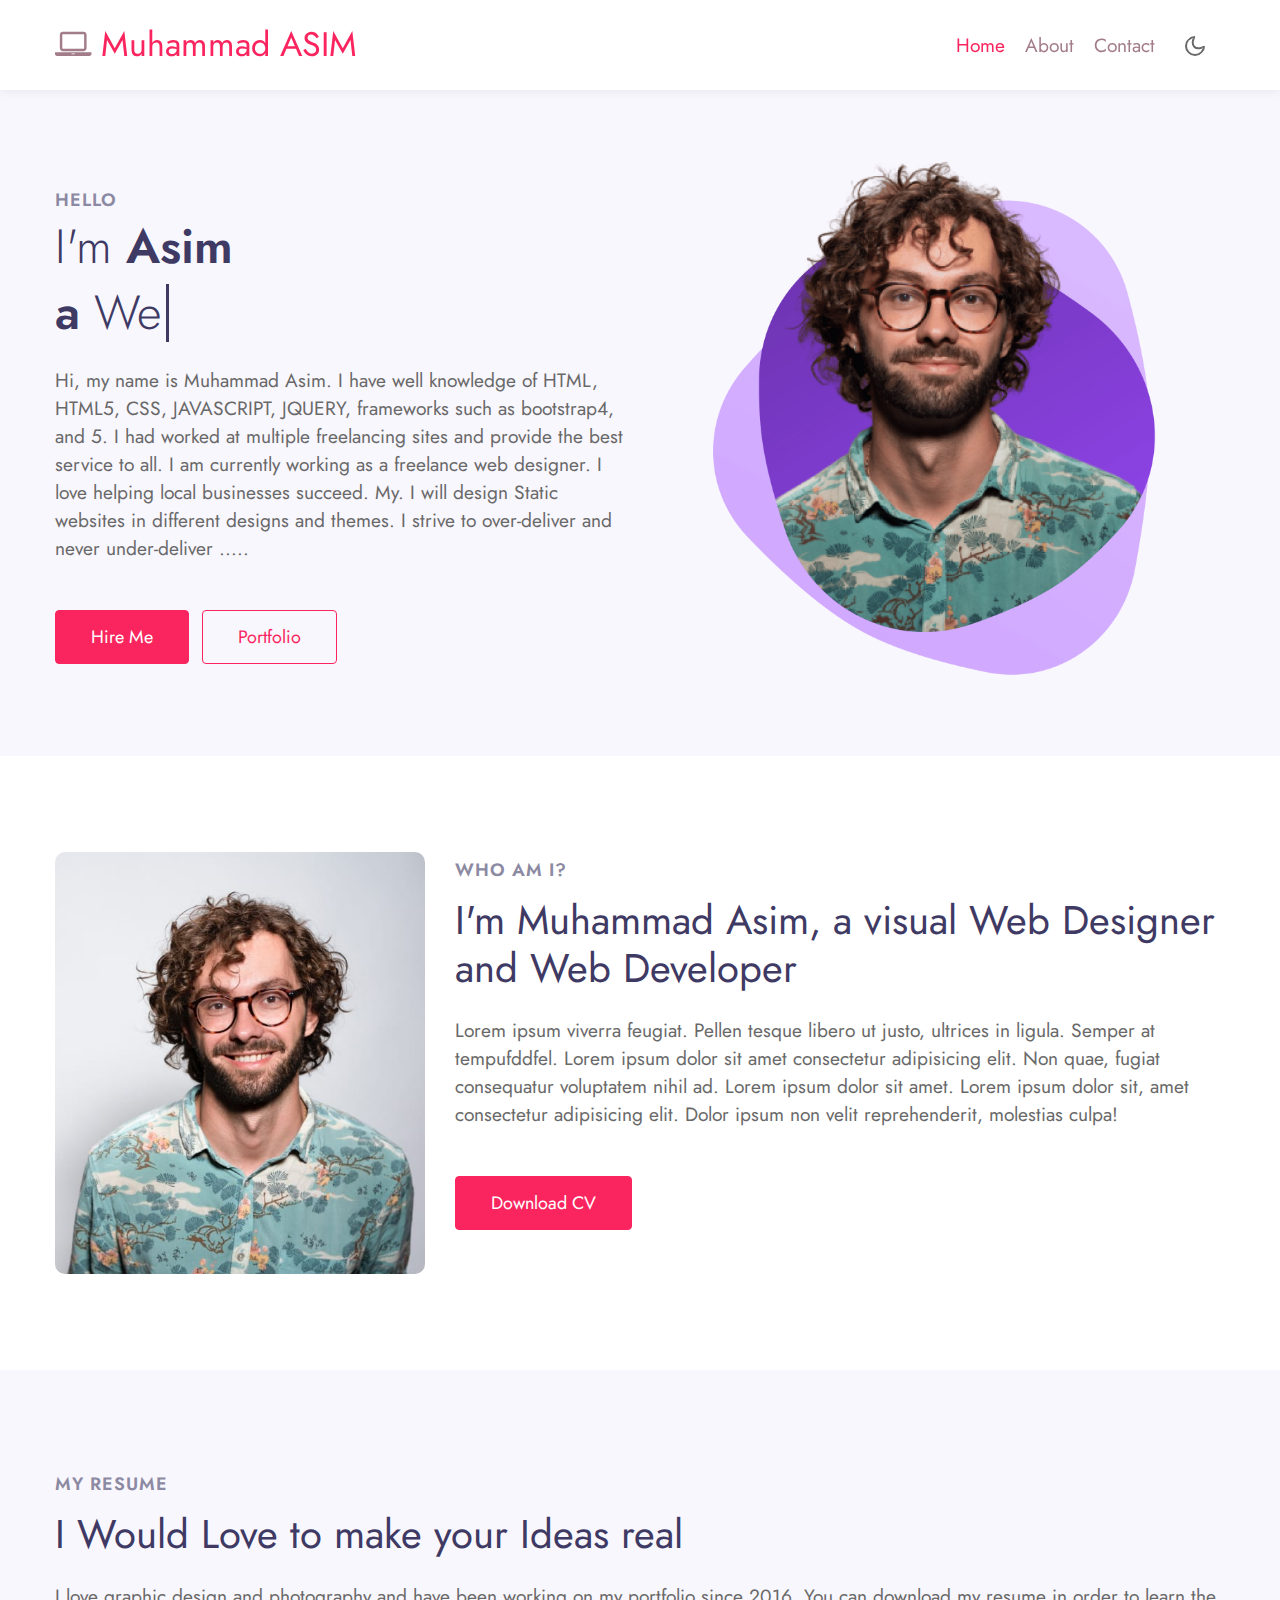
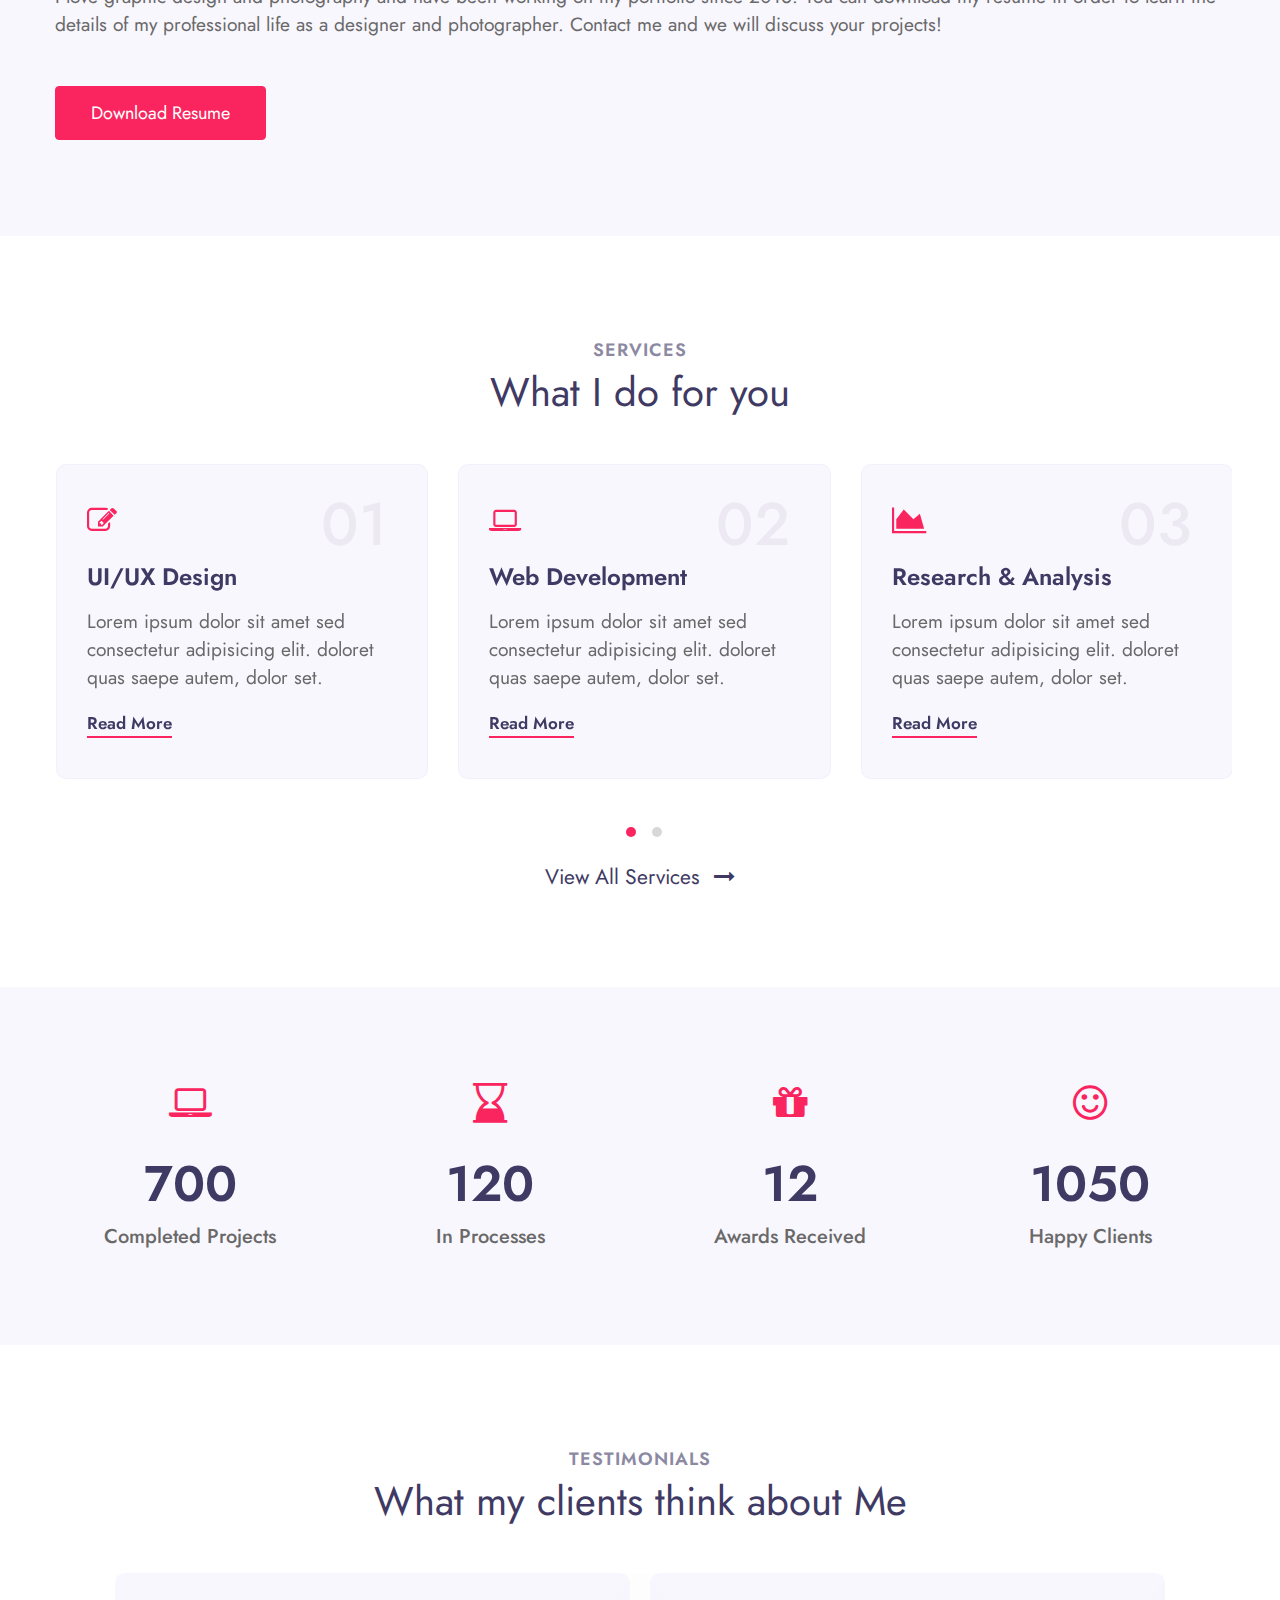
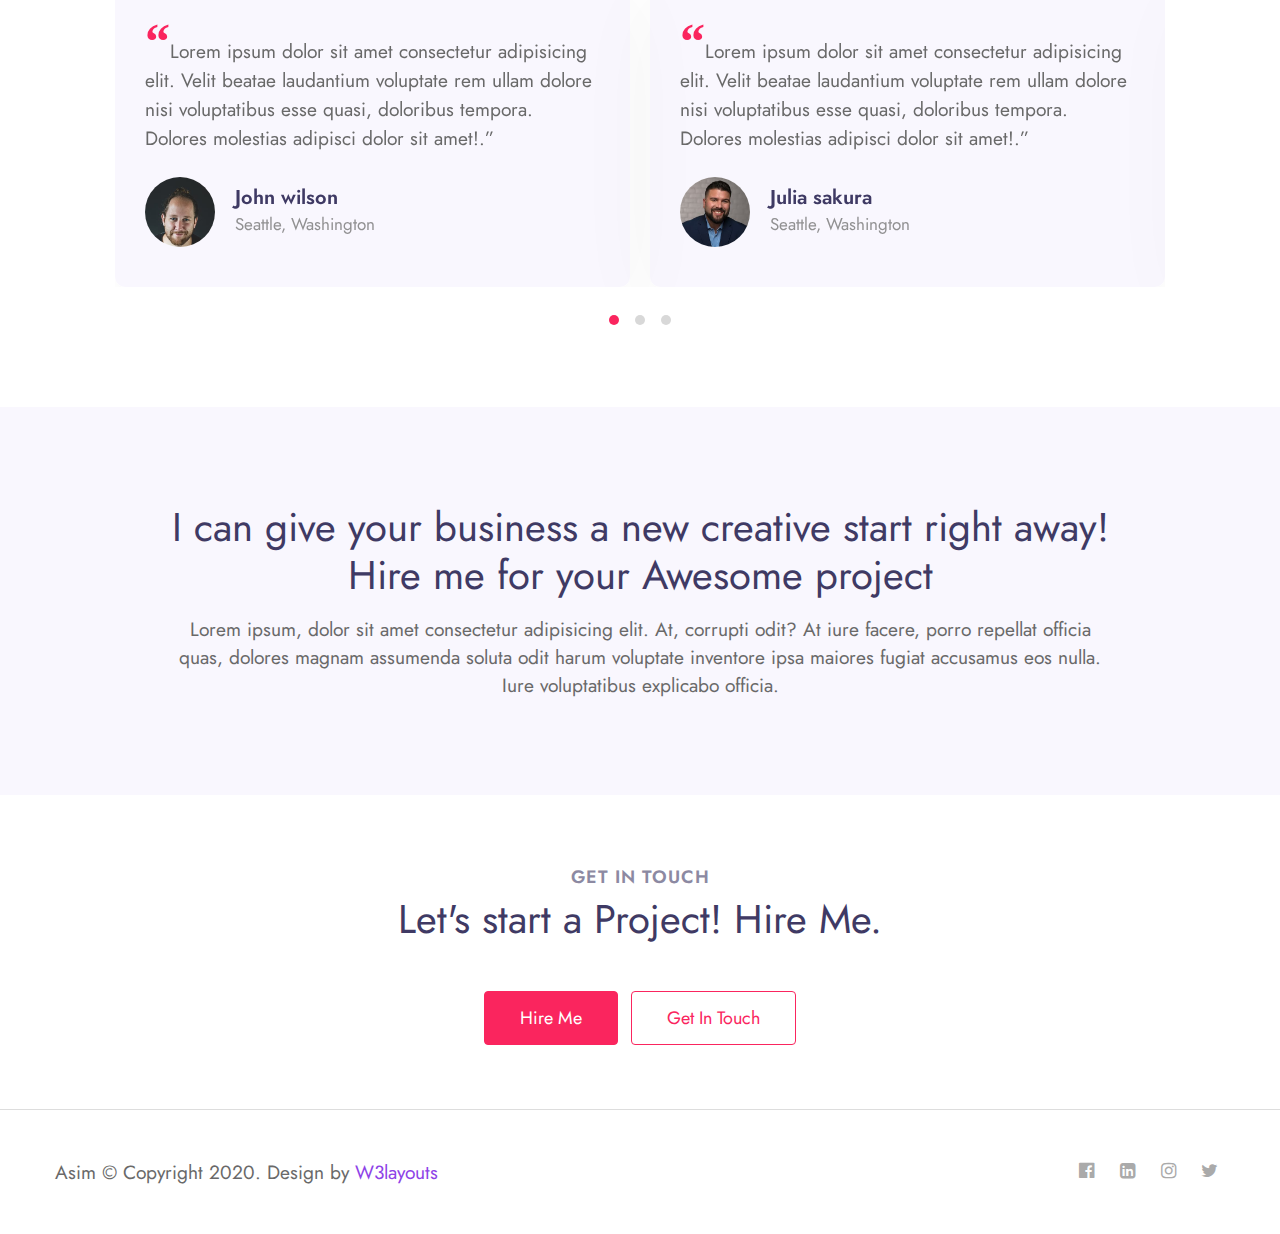
==== index.html @ d5e87627 "New Modified" ====
<!--
Author: W3layouts
Author URL: http://w3layouts.com
-->
<!doctype html>
<html lang="en">

<head>
  <!-- Required meta tags -->
  <meta charset="utf-8">
  <meta name="viewport" content="width=device-width, initial-scale=1, shrink-to-fit=no">

  <title> MUHAMMMAD ASIM Personal Portfolio Category Bootstrap Responsive Website Template | Home : W3layouts</title>

  <!-- google fonts -->  
  <link href="//fonts.googleapis.com/css2?family=Jost:wght@300;400;600&display=swap" rel="stylesheet">

  <!-- Template CSS -->
  <link rel="stylesheet" href="assets/css/style-starter.css">
</head>

<body>
<!-- header -->
<header id="site-header" class="fixed-top">
  <div class="container">
      <nav class="navbar navbar-expand-lg stroke">
          <a class="navbar-brand" href="index.html">
              <span class="fa fa-laptop"></span> Muhammad ASIM
          </a>
          <!-- if logo is image enable this   
      <a class="navbar-brand" href="#index.html">
          <img src="image-path" alt="Your logo" title="Your logo" style="height:35px;" />
      </a> -->
          <button class="navbar-toggler  collapsed bg-gradient" type="button" data-toggle="collapse"
              data-target="#navbarTogglerDemo02" aria-controls="navbarTogglerDemo02" aria-expanded="false"
              aria-label="Toggle navigation">
              <span class="navbar-toggler-icon fa icon-expand fa-bars"></span>
              <span class="navbar-toggler-icon fa icon-close fa-times"></span>
              </span>
          </button>

          <div class="collapse navbar-collapse" id="navbarTogglerDemo02">
              <ul class="navbar-nav ml-auto">
                  <li class="nav-item active">
                      <a class="nav-link" href="index.html">Home <span class="sr-only">(current)</span></a>
                  </li>
                  <li class="nav-item @@about__active">
                      <a class="nav-link" href="about.html">About</a>
                  </li>
                  <li class="nav-item @@contact__active">
                      <a class="nav-link" href="contact.html">Contact</a>
                  </li>
              </ul>
          </div>
          <!-- toggle switch for light and dark theme -->
          <div class="mobile-position">
              <nav class="navigation">
                  <div class="theme-switch-wrapper">
                      <label class="theme-switch" for="checkbox">
                          <input type="checkbox" id="checkbox">
                          <div class="mode-container">
                              <i class="gg-sun"></i>
                              <i class="gg-moon"></i>
                          </div>
                      </label>
                  </div>
              </nav>
          </div>
          <!-- //toggle switch for light and dark theme -->
      </nav>
  </div>
</header>
<!-- //header -->

<!-- banner section -->
<section id="home" class="w3l-banner py-5">
    <div class="container">
        <div class="row align-items-center">
            <div class="col-lg-6 col-sm-12 mt-lg-0 mt-4">
                <span class="title-small">Hello</span>
                <h1 class="mb-2 title"> <span>I'm</span> Asim </h1>
                <h1 class="mb-4 title"> a <span class="typed-text"></span><span class="cursor">&nbsp</span></h1>
                <p>Hi, my name is Muhammad Asim. I have well knowledge of HTML, HTML5, CSS, JAVASCRIPT, JQUERY, frameworks such as bootstrap4, and 5. I had worked at multiple freelancing sites and provide the best service to all. I am currently working as a freelance web designer. I love helping local businesses succeed. My. I will design Static websites in different designs and themes. I strive to over-deliver and never under-deliver .....</p>
                <div class="mt-sm-5 mt-4">
                    <a class="btn btn-primary btn-style mr-2" href="contact.html"> Hire Me </a>
                    <a class="btn btn-outline-primary btn-style mr-2" href="#portfolio"> Portfolio </a>
                </div>
            </div>
            <div class="col-lg-6 col-md-8 col-sm-10 mt-lg-0 mt-4">
                <div class="img-effect text-lg-center">
                    <img src="assets/images/photo.png" alt="myphoto" class="img-fluid">
                </div>
            </div>
        </div>
    </div>
</section>
<!-- //banner section -->

<!-- home page about section -->
<section class="w3l-index3" id="about">
    <div class="midd-w3 py-5">
        <div class="container py-lg-5 py-md-3">
            <div class="row">
                <div class="col-lg-4">
                    <div class="position-relative">
                        <img src="assets/images/myphoto.jpg" alt="" class="radius-image img-fluid">
                    </div>
                </div>
                <div class="col-lg-8 mt-lg-0 mt-5">
                    <h5 class="title-small mb-2">Who am i?</h5>
                    <h3 class="title-big">I'm  Muhammad Asim, a visual Web Designer and Web Developer</h3>
                    <p class="mt-4">Lorem ipsum viverra feugiat. Pellen tesque libero ut justo,
                        ultrices in ligula. Semper at tempufddfel. Lorem ipsum dolor sit amet consectetur adipisicing
                        elit. Non quae, fugiat consequatur voluptatem nihil ad. Lorem ipsum dolor sit amet. Lorem ipsum
                        dolor sit, amet consectetur adipisicing elit. Dolor ipsum non velit reprehenderit, molestias
                        culpa!</p>
                    <a href="#download" class="btn btn-style btn-primary mt-lg-5 mt-4">Download CV</a>
                </div>
            </div>
        </div>
    </div>
</section>
<!-- //home page about section -->

<!-- home page second section -->
<div class="py-5 w3l-resume">
    <div class="container py-lg-5 py-3">
        <h5 class="title-small mb-2"> My resume</h5>
        <h3 class="title-big mb-4">I Would Love to make your Ideas real </h3>
        <p>I love graphic design and photography and have been working on my portfolio since 2016. You can download my
            resume in order to learn the details of my professional life as a designer and photographer. Contact me and
            we will discuss your projects!</p>
        <div class="mt-5">
            <a href="#download" class="btn btn-style btn-primary">Download resume</a>
        </div>
    </div>
</div>
<!-- //home page second section -->

<!-- home page services section -->
<section class="w3l-services">
    <div class="blog py-5" id="services">
        <div class="container py-lg-5">
            <h5 class="title-small text-center">Services</h5>
            <h3 class="title-big text-center mb-sm-5 mb-4">What I do for you</h3>
            <div class="row">
                <div class="col-md-12 mx-auto pr-2">
                    <div class="owl-two owl-carousel owl-theme">
                        <div class="item">
                            <div class="card">
                                <div class="box-wrap">
                                    <div class="icon">
                                        <span class="fa fa-pencil-square-o"></span>
                                    </div>
                                    <h4 class="number">01</h4>
                                    <h4><a href="#url">UI/UX Design</a></h4>
                                    <p>Lorem ipsum dolor sit amet sed consectetur adipisicing elit.
                                        doloret quas saepe autem, dolor set.</p>
                                    <a href="#read" class="read">Read more</a>
                                </div>
                            </div>
                        </div>

                        <div class="item">
                            <div class="card">
                                <div class="box-wrap">
                                    <div class="icon">
                                      <span class="fa fa-laptop"></span>
                                    </div>
                                    <h4 class="number">02</h4>
                                    <h4><a href="#url">Web Development</a></h4>
                                    <p>Lorem ipsum dolor sit amet sed consectetur adipisicing elit.
                                      doloret quas saepe autem, dolor set.</p>
                                      <a href="#read" class="read">Read more</a>
                                  </div>
                            </div>
                        </div>

                        <div class="item">
                            <div class="card">
                                <div class="box-wrap">
                                    <div class="icon">
                                      <span class="fa fa-area-chart"></span>
                                    </div>
                                    <h4 class="number">03</h4>
                                    <h4><a href="#url">Research & Analysis</a></h4>
                                    <p>Lorem ipsum dolor sit amet sed consectetur adipisicing elit.
                                      doloret quas saepe autem, dolor set.</p>
                                      <a href="#read" class="read">Read more</a>
                                  </div>
                            </div>
                        </div>

                        <div class="item">
                            <div class="card">
                                <div class="box-wrap">
                                    <div class="icon">
                                        <span class="fa fa-pencil-square-o"></span>
                                    </div>
                                    <h4 class="number">04</h4>
                                    <h4><a href="#url">UI/UX Design</a></h4>
                                    <p>Lorem ipsum dolor sit amet sed consectetur adipisicing elit.
                                        doloret quas saepe autem, dolor set.</p>
                                    <a href="#read" class="read">Read more</a>
                                </div>
                            </div>
                        </div>

                        <div class="item">
                            <div class="card">
                                <div class="box-wrap">
                                    <div class="icon">
                                      <span class="fa fa-laptop"></span>
                                    </div>
                                    <h4 class="number">05</h4>
                                    <h4><a href="#url">Web Development</a></h4>
                                    <p>Lorem ipsum dolor sit amet sed consectetur adipisicing elit.
                                      doloret quas saepe autem, dolor set.</p>
                                      <a href="#read" class="read">Read more</a>
                                  </div>
                            </div>
                        </div>

                        <div class="item">
                            <div class="card">
                                <div class="box-wrap">
                                    <div class="icon">
                                      <span class="fa fa-area-chart"></span>
                                    </div>
                                    <h4 class="number">06</h4>
                                    <h4><a href="#url">Research & Analysis</a></h4>
                                    <p>Lorem ipsum dolor sit amet sed consectetur adipisicing elit.
                                      doloret quas saepe autem, dolor set.</p>
                                      <a href="#read" class="read">Read more</a>
                                  </div>
                            </div>
                        </div>
                    </div>
                </div>
            </div>
            <div class="mt-5 text-more">
                <p class="mt-4 pt-3 sample text-center">
                    <a href="services.html">View All Services <span class="pl-2 fa fa-long-arrow-right"></span></a>
                </p>
            </div>
        </div>
    </div>
</section>
<!-- //home page services section -->

<!-- stats -->
<section class="w3l-stats py-lg-5 py-4" id="stats">
    <div class="gallery-inner container py-md-5 py-4">
        <div class="row stats-con">
            <div class="col-sm-3 col-6 stats_info counter_grid">
                <span class="fa fa-laptop"></span>
                <p class="counter">700</p>
                <h4>Completed projects</h4>
            </div>
            <div class="col-sm-3 col-6 stats_info counter_grid1">
                <span class="fa fa-hourglass-end"></span>
                <p class="counter">120</p>
                <h4>In processes</h4>
            </div>
            <div class="col-sm-3 col-6 stats_info counter_grid mt-sm-0 mt-5">
                <span class="fa fa-gift"></span>
                <p class="counter">12</p>
                <h4>Awards Received</h4>
            </div>
            <div class="col-sm-3 col-6 stats_info counter_grid2 mt-sm-0 mt-5">
                <span class="fa fa-smile-o"></span>
                <p class="counter">1050</p>
                <h4>Happy Clients</h4>
            </div>
        </div>
    </div>
</section>
<!-- //stats -->
<!-- testimonials -->
<section class="w3l-clients" id="clients">
    <!-- /grids -->
    <div class="cusrtomer-layout py-5">
        <div class="container py-lg-5 py-md-4">
            <div class="heading text-center mx-auto">
                <h6 class="title-small text-center">Testimonials</h6>
                <h3 class="title-big mb-md-5 mb-4">What my clients think about Me </h3>
            </div>
            <!-- /grids -->
            <div class="testimonial-width">
                <div id="owl-demo1" class="owl-carousel owl-theme mb-4">
                    <div class="item">
                        <div class="testimonial-content">
                            <div class="testimonial">
                                <blockquote>
                                    <q>Lorem ipsum dolor sit amet consectetur adipisicing elit. Velit beatae laudantium
                                        voluptate rem ullam dolore nisi voluptatibus esse quasi, doloribus tempora.
                                        Dolores molestias adipisci dolor sit amet!.</q>
                                </blockquote>
                                <div class="testi-des">
                                    <div class="test-img"><img src="assets/images/team1.jpg" class="img-fluid" alt="client-img">
                                    </div>
                                    <div class="peopl align-self">
                                        <h3>John wilson</h3>
                                        <p class="indentity">Seattle, Washington</p>
                                    </div>
                                </div>
                            </div>
                        </div>
                    </div>
                    <div class="item">
                        <div class="testimonial-content">
                            <div class="testimonial">
                                <blockquote>
                                    <q>Lorem ipsum dolor sit amet consectetur adipisicing elit. Velit beatae laudantium
                                        voluptate rem ullam dolore nisi voluptatibus esse quasi, doloribus tempora.
                                        Dolores molestias adipisci dolor sit amet!.</q>
                                </blockquote>
                                <div class="testi-des">
                                    <div class="test-img"><img src="assets/images/team2.jpg" class="img-fluid" alt="client-img">
                                    </div>
                                    <div class="peopl align-self">
                                        <h3>Julia sakura</h3>
                                        <p class="indentity">Seattle, Washington</p>
                                    </div>
                                </div>
                            </div>
                        </div>
                    </div>
                    <div class="item">
                        <div class="testimonial-content">
                            <div class="testimonial">
                                <blockquote>
                                    <q>Lorem ipsum dolor sit amet consectetur adipisicing elit. Velit beatae laudantium
                                        voluptate rem ullam dolore nisi voluptatibus esse quasi, doloribus tempora.
                                        Dolores molestias adipisci dolor sit amet!.</q>
                                </blockquote>
                                <div class="testi-des">
                                    <div class="test-img"><img src="assets/images/team3.jpg" class="img-fluid" alt="client-img">
                                    </div>
                                    <div class="peopl align-self">
                                        <h3>Roy Linderson</h3>
                                        <p class="indentity">Seattle, Washington</p>
                                    </div>
                                </div>
                            </div>
                        </div>
                    </div>
                    <div class="item">
                        <div class="testimonial-content">
                            <div class="testimonial">
                                <blockquote>
                                    <q>Lorem ipsum dolor sit amet consectetur adipisicing elit. Velit beatae laudantium
                                        voluptate rem ullam dolore nisi voluptatibus esse quasi, doloribus tempora.
                                        Dolores molestias adipisci dolor sit amet!.</q>
                                </blockquote>
                                <div class="testi-des">
                                    <div class="test-img"><img src="assets/images/team4.jpg" class="img-fluid" alt="client-img">
                                    </div>
                                    <div class="peopl align-self">
                                        <h3>Mike Thyson</h3>
                                        <p class="indentity">Seattle, Washington</p>
                                    </div>
                                </div>
                            </div>
                        </div>
                    </div>
                    <div class="item">
                        <div class="testimonial-content">
                            <div class="testimonial">
                                <blockquote>
                                    <q>Lorem ipsum dolor sit amet consectetur adipisicing elit. Velit beatae laudantium
                                        voluptate rem ullam dolore nisi voluptatibus esse quasi, doloribus tempora.
                                        Dolores molestias adipisci dolor sit amet!.</q>
                                </blockquote>
                                <div class="testi-des">
                                    <div class="test-img"><img src="assets/images/team2.jpg" class="img-fluid" alt="client-img">
                                    </div>
                                    <div class="peopl align-self">
                                        <h3>Laura gill</h3>
                                        <p class="indentity">Seattle, Washington</p>
                                    </div>
                                </div>
                            </div>
                        </div>
                    </div>
                    <div class="item">
                        <div class="testimonial-content">
                            <div class="testimonial">
                                <blockquote>
                                    <q>Lorem ipsum dolor sit amet consectetur adipisicing elit. Velit beatae laudantium
                                        voluptate rem ullam dolore nisi voluptatibus esse quasi, doloribus tempora.
                                        Dolores molestias adipisci dolor sit amet!.</q>
                                </blockquote>
                                <div class="testi-des">
                                    <div class="test-img"><img src="assets/images/team3.jpg" class="img-fluid" alt="client-img">
                                    </div>
                                    <div class="peopl align-self">
                                        <h3>Smith Johnson</h3>
                                        <p class="indentity">Seattle, Washington</p>
                                    </div>
                                </div>
                            </div>
                        </div>
                    </div>
                </div>
            </div>
        </div>
        <!-- /grids -->
    </div>
    <!-- //grids -->
</section>
<!-- //testimonials -->

<!-- home page video popup section -->
<section class="w3l-index5" id="about">
    <div class="new-block py-5">
        <div class="container py-lg-5">
            <div class="middle-section text-center">
                <div class="section-width">
                    <h3 class="title-big">I can give your business a new creative start right away! Hire me for your
                        Awesome project</h3>
                    <p class="mt-3">Lorem ipsum, dolor sit amet consectetur adipisicing elit. At, corrupti odit? At iure
                        facere,
                        porro repellat officia quas, dolores magnam assumenda soluta odit
                        harum
                        voluptate inventore ipsa maiores fugiat accusamus eos nulla. Iure voluptatibus explicabo
                        officia.</p>
                </div>
           
                <!-- dialog itself, mfp-hide class is required to make dialog hidden -->
                <div id="small-dialog" class="zoom-anim-dialog mfp-hide">
                    <iframe src="https://www.youtube.com/embed/Z_KspIX1oXU" allowfullscreen></iframe>
                </div>
            </div>
        </div>
    </div>
</section>
<!-- //home page video popup section -->

 <!-- freelance hire me -->
 <section class="w3l-grid-quote text-center py-5">
   <div class="container py-3">
     <h6 class="title-small">Get in touch</h6>
     <h3 class="title-big mb-md-5 mb-4">Let's start a Project! Hire Me.</h3>
     <a href="contact.html" class="btn btn-style btn-primary mr-2">Hire Me </a>
     <a href="contact.html" class="btn btn-style btn-outline-primary">Get in touch</a>
   </div>
 </section>
 <!-- //freelance hire me -->
 
<!-- Footer -->
<section class="w3l-footer py-sm-5 py-4">
  <div class="container">
    <div class="footer-content">
      <div class="row">
        <div class="col-lg-8 footer-left">
          <p class="m-0">Asim © Copyright 2020. Design by <a href="https://w3layouts.com">W3layouts</a></p>
        </div>
        <div class="col-lg-4 footer-right text-lg-right text-center mt-lg-0 mt-3">
          <ul class="social m-0 p-0">
            <li><a href="#facebook"><span class="fa fa-facebook-official"></span></a></li>
            <li><a href="#linkedin"><span class="fa fa-linkedin-square"></span></a></li>
            <li><a href="#instagram"><span class="fa fa-instagram"></span></a></li>
            <li><a href="#twitter"><span class="fa fa-twitter"></span></a></li>
          </ul>
        </div>
      </div>
    </div>
  </div>

  <!-- move top -->
  <button onclick="topFunction()" id="movetop" title="Go to top">
    <span class="fa fa-angle-up"></span>
  </button>
  <script>
    // When the user scrolls down 20px from the top of the document, show the button
    window.onscroll = function () {
      scrollFunction()
    };

    function scrollFunction() {
      if (document.body.scrollTop > 20 || document.documentElement.scrollTop > 20) {
        document.getElementById("movetop").style.display = "block";
      } else {
        document.getElementById("movetop").style.display = "none";
      }
    }

    // When the user clicks on the button, scroll to the top of the document
    function topFunction() {
      document.body.scrollTop = 0;
      document.documentElement.scrollTop = 0;
    }
  </script>
  <!-- /move top -->
</section>
<!-- //Footer -->

<!-- all js scripts and files here -->

<script src="assets/js/theme-change.js"></script><!-- theme switch js (light and dark)-->

<script src="assets/js/jquery-3.3.1.min.js"></script><!-- default jQuery -->

<!-- /typig-text-->
<script>
  const typedTextSpan = document.querySelector(".typed-text");
  const cursorSpan = document.querySelector(".cursor");

  const textArray = ["Web designer", "Freelancer", "Web developer"];
  const typingDelay = 200;
  const erasingDelay = 10;
  const newTextDelay = 100; // Delay between current and next text
  let textArrayIndex = 0;
  let charIndex = 0;

  function type() {
    if (charIndex < textArray[textArrayIndex].length) {
      if (!cursorSpan.classList.contains("typing")) cursorSpan.classList.add("typing");
      typedTextSpan.textContent += textArray[textArrayIndex].charAt(charIndex);
      charIndex++;
      setTimeout(type, typingDelay);
    } else {
      cursorSpan.classList.remove("typing");
      setTimeout(erase, newTextDelay);
    }
  }

  function erase() {
    if (charIndex > 0) {
      // add class 'typing' if there's none
      if (!cursorSpan.classList.contains("typing")) {
        cursorSpan.classList.add("typing");
      }
      typedTextSpan.textContent = textArray[textArrayIndex].substring(0, 0);
      charIndex--;
      setTimeout(erase, erasingDelay);
    } else {
      cursorSpan.classList.remove("typing");
      textArrayIndex++;
      if (textArrayIndex >= textArray.length) textArrayIndex = 0;
      setTimeout(type, typingDelay);
    }
  }

  document.addEventListener("DOMContentLoaded", function () { // On DOM Load initiate the effect
    if (textArray.length) setTimeout(type, newTextDelay + 250);
  });
</script>
<!-- //typig-text-->

<!-- services owlcarousel -->
<script src="assets/js/owl.carousel.js"></script>

<!-- script for services -->
<script>
  $(document).ready(function () {
    $('.owl-two').owlCarousel({
      loop: true,
      margin: 30,
      nav: false,
      responsiveClass: true,
      autoplay: false,
      autoplayTimeout: 5000,
      autoplaySpeed: 1000,
      autoplayHoverPause: false,
      responsive: {
        0: {
          items: 1,
          nav: false
        },
        480: {
          items: 1,
          nav: false
        },
        700: {
          items: 1,
          nav: false
        },
        1090: {
          items: 3,
          nav: false
        }
      }
    })
  })
</script>
<!-- //script for services -->

<!-- script for tesimonials carousel slider -->
<script>
  $(document).ready(function () {
    $("#owl-demo1").owlCarousel({
      loop: true,
      margin: 20,
      nav: false,
      responsiveClass: true,
      responsive: {
        0: {
          items: 1,
          nav: false
        },
        736: {
          items: 1,
          nav: false
        },
        1000: {
          items: 2,
          nav: false,
          loop: false
        }
      }
    })
  })
</script>
<!-- //script for tesimonials carousel slider -->

<!-- video popup -->
<script src="assets/js/jquery.magnific-popup.min.js"></script>
<script>
  $(document).ready(function () {
    $('.popup-with-zoom-anim').magnificPopup({
      type: 'inline',

      fixedContentPos: false,
      fixedBgPos: true,

      overflowY: 'auto',

      closeBtnInside: true,
      preloader: false,

      midClick: true,
      removalDelay: 300,
      mainClass: 'my-mfp-zoom-in'
    });

    $('.popup-with-move-anim').magnificPopup({
      type: 'inline',

      fixedContentPos: false,
      fixedBgPos: true,

      overflowY: 'auto',

      closeBtnInside: true,
      preloader: false,

      midClick: true,
      removalDelay: 300,
      mainClass: 'my-mfp-slide-bottom'
    });
  });
</script>
<!-- //video popup -->

<!-- stats number counter-->
<script src="assets/js/jquery.waypoints.min.js"></script>
<script src="assets/js/jquery.countup.js"></script>
<script>
  $('.counter').countUp();
</script>
<!-- //stats number counter -->

<!-- disable body scroll which navbar is in active -->
<script>
  $(function () {
    $('.navbar-toggler').click(function () {
      $('body').toggleClass('noscroll');
    })
  });
</script>
<!-- disable body scroll which navbar is in active -->

<!--/MENU-JS-->
<script>
  $(window).on("scroll", function () {
    var scroll = $(window).scrollTop();

    if (scroll >= 80) {
      $("#site-header").addClass("nav-fixed");
    } else {
      $("#site-header").removeClass("nav-fixed");
    }
  });

  //Main navigation Active Class Add Remove
  $(".navbar-toggler").on("click", function () {
    $("header").toggleClass("active");
  });
  $(document).on("ready", function () {
    if ($(window).width() > 991) {
      $("header").removeClass("active");
    }
    $(window).on("resize", function () {
      if ($(window).width() > 991) {
        $("header").removeClass("active");
      }
    });
  });
</script>
<!--//MENU-JS-->

<!-- bootstrap js -->
<script src="assets/js/bootstrap.min.js"></script>

</body>

</html>
---- assets/css/style-starter.css ----
@charset "UTF-8";
/*--
Author: W3layouts
Author URL: http://w3layouts.com
--*/
/*!
 * Bootstrap v4.4.1 (https://getbootstrap.com/)
 * Copyright 2011-2019 The Bootstrap Authors
 * Copyright 2011-2019 Twitter, Inc.
 * Licensed under MIT (https://github.com/twbs/bootstrap/blob/master/LICENSE)
 */
:root {
  --blue: #007bff;
  --indigo: #6610f2;
  --purple: #6f42c1;
  --pink: #e83e8c;
  --red: #dc3545;
  --orange: #fd7e14;
  --yellow: #ffc107;
  --green: #28a745;
  --teal: #20c997;
  --cyan: #17a2b8;
  --white: #fff;
  --gray: #6c757d;
  --gray-dark: #343a40;
  --primary: #8e43e7;
  --secondary: #273c66;
  --success: #28a745;
  --info: #17a2b8;
  --warning: #ffc107;
  --danger: #dc3545;
  --light: #f8f9fa;
  --dark: #343a40;
  --breakpoint-xs: 0;
  --breakpoint-sm: 576px;
  --breakpoint-md: 768px;
  --breakpoint-lg: 992px;
  --breakpoint-xl: 1200px;
  --font-family-sans-serif: -apple-system, BlinkMacSystemFont, "Segoe UI", Roboto, "Helvetica Neue", Arial, "Noto Sans", sans-serif, "Apple Color Emoji", "Segoe UI Emoji", "Segoe UI Symbol", "Noto Color Emoji";
  --font-family-monospace: SFMono-Regular, Menlo, Monaco, Consolas, "Liberation Mono", "Courier New", monospace; }

*,
*::before,
*::after {
  box-sizing: border-box; }

html {
  font-family: sans-serif;
  line-height: 1.15;
  -webkit-text-size-adjust: 100%;
  -webkit-tap-highlight-color: rgba(0, 0, 0, 0); }

article, aside, figcaption, figure, footer, header, hgroup, main, nav, section {
  display: block; }

body {
  margin: 0;
  font-family: -apple-system, BlinkMacSystemFont, "Segoe UI", Roboto, "Helvetica Neue", Arial, "Noto Sans", sans-serif, "Apple Color Emoji", "Segoe UI Emoji", "Segoe UI Symbol", "Noto Color Emoji";
  font-size: 1rem;
  font-weight: 400;
  line-height: 1.5;
  color: #212529;
  text-align: left;
  background-color: #fff; }

[tabindex="-1"]:focus:not(:focus-visible) {
  outline: 0 !important; }

hr {
  box-sizing: content-box;
  height: 0;
  overflow: visible; }

h1, h2, h3, h4, h5, h6 {
  margin-top: 0;
  margin-bottom: 0.5rem; }

p {
  margin-top: 0;
  margin-bottom: 1rem; }

abbr[title],
abbr[data-original-title] {
  text-decoration: underline;
  -webkit-text-decoration: underline dotted;
          text-decoration: underline dotted;
  cursor: help;
  border-bottom: 0;
  -webkit-text-decoration-skip-ink: none;
          text-decoration-skip-ink: none; }

address {
  margin-bottom: 1rem;
  font-style: normal;
  line-height: inherit; }

ol,
ul,
dl {
  margin-top: 0;
  margin-bottom: 1rem; }

ol ol,
ul ul,
ol ul,
ul ol {
  margin-bottom: 0; }

dt {
  font-weight: 700; }

dd {
  margin-bottom: .5rem;
  margin-left: 0; }

blockquote {
  margin: 0 0 1rem; }

b,
strong {
  font-weight: bolder; }

small {
  font-size: 80%; }

sub,
sup {
  position: relative;
  font-size: 75%;
  line-height: 0;
  vertical-align: baseline; }

sub {
  bottom: -.25em; }

sup {
  top: -.5em; }

a {
  color: #8e43e7;
  text-decoration: none;
  background-color: transparent; }
  a:hover {
    color: #6719c4;
    text-decoration: underline; }

a:not([href]) {
  color: inherit;
  text-decoration: none; }
  a:not([href]):hover {
    color: inherit;
    text-decoration: none; }

pre,
code,
kbd,
samp {
  font-family: SFMono-Regular, Menlo, Monaco, Consolas, "Liberation Mono", "Courier New", monospace;
  font-size: 1em; }

pre {
  margin-top: 0;
  margin-bottom: 1rem;
  overflow: auto; }

figure {
  margin: 0 0 1rem; }

img {
  vertical-align: middle;
  border-style: none; }

svg {
  overflow: hidden;
  vertical-align: middle; }

table {
  border-collapse: collapse; }

caption {
  padding-top: 0.75rem;
  padding-bottom: 0.75rem;
  color: #6c757d;
  text-align: left;
  caption-side: bottom; }

th {
  text-align: inherit; }

label {
  display: inline-block;
  margin-bottom: 0.5rem; }

button {
  border-radius: 0; }

button:focus {
  outline: 1px dotted;
  outline: 5px auto -webkit-focus-ring-color; }

input,
button,
select,
optgroup,
textarea {
  margin: 0;
  font-family: inherit;
  font-size: inherit;
  line-height: inherit; }

button,
input {
  overflow: visible; }

button,
select {
  text-transform: none; }

select {
  word-wrap: normal; }

button,
[type="button"],
[type="reset"],
[type="submit"] {
  -webkit-appearance: button; }

button:not(:disabled),
[type="button"]:not(:disabled),
[type="reset"]:not(:disabled),
[type="submit"]:not(:disabled) {
  cursor: pointer; }

button::-moz-focus-inner,
[type="button"]::-moz-focus-inner,
[type="reset"]::-moz-focus-inner,
[type="submit"]::-moz-focus-inner {
  padding: 0;
  border-style: none; }

input[type="radio"],
input[type="checkbox"] {
  box-sizing: border-box;
  padding: 0; }

input[type="date"],
input[type="time"],
input[type="datetime-local"],
input[type="month"] {
  -webkit-appearance: listbox; }

textarea {
  overflow: auto;
  resize: vertical; }

fieldset {
  min-width: 0;
  padding: 0;
  margin: 0;
  border: 0; }

legend {
  display: block;
  width: 100%;
  max-width: 100%;
  padding: 0;
  margin-bottom: .5rem;
  font-size: 1.5rem;
  line-height: inherit;
  color: inherit;
  white-space: normal; }
  @media (max-width: 1200px) {
    legend {
      font-size: calc(1.275rem + 0.3vw) ; } }

progress {
  vertical-align: baseline; }

[type="number"]::-webkit-inner-spin-button,
[type="number"]::-webkit-outer-spin-button {
  height: auto; }

[type="search"] {
  outline-offset: -2px;
  -webkit-appearance: none; }

[type="search"]::-webkit-search-decoration {
  -webkit-appearance: none; }

::-webkit-file-upload-button {
  font: inherit;
  -webkit-appearance: button; }

output {
  display: inline-block; }

summary {
  display: list-item;
  cursor: pointer; }

template {
  display: none; }

[hidden] {
  display: none !important; }

h1, h2, h3, h4, h5, h6,
.h1, .h2, .h3, .h4, .h5, .h6 {
  margin-bottom: 0.5rem;
  font-weight: 500;
  line-height: 1.2; }

h1, .h1 {
  font-size: 2.5rem; }
  @media (max-width: 1200px) {
    h1, .h1 {
      font-size: calc(1.375rem + 1.5vw) ; } }

h2, .h2 {
  font-size: 2rem; }
  @media (max-width: 1200px) {
    h2, .h2 {
      font-size: calc(1.325rem + 0.9vw) ; } }

h3, .h3 {
  font-size: 1.75rem; }
  @media (max-width: 1200px) {
    h3, .h3 {
      font-size: calc(1.3rem + 0.6vw) ; } }

h4, .h4 {
  font-size: 1.5rem; }
  @media (max-width: 1200px) {
    h4, .h4 {
      font-size: calc(1.275rem + 0.3vw) ; } }

h5, .h5 {
  font-size: 1.25rem; }

h6, .h6 {
  font-size: 1rem; }

.lead {
  font-size: 1.25rem;
  font-weight: 300; }

.display-1 {
  font-size: 6rem;
  font-weight: 300;
  line-height: 1.2; }
  @media (max-width: 1200px) {
    .display-1 {
      font-size: calc(1.725rem + 5.7vw) ; } }

.display-2 {
  font-size: 5.5rem;
  font-weight: 300;
  line-height: 1.2; }
  @media (max-width: 1200px) {
    .display-2 {
      font-size: calc(1.675rem + 5.1vw) ; } }

.display-3 {
  font-size: 4.5rem;
  font-weight: 300;
  line-height: 1.2; }
  @media (max-width: 1200px) {
    .display-3 {
      font-size: calc(1.575rem + 3.9vw) ; } }

.display-4 {
  font-size: 3.5rem;
  font-weight: 300;
  line-height: 1.2; }
  @media (max-width: 1200px) {
    .display-4 {
      font-size: calc(1.475rem + 2.7vw) ; } }

hr {
  margin-top: 1rem;
  margin-bottom: 1rem;
  border: 0;
  border-top: 1px solid rgba(0, 0, 0, 0.1); }

small,
.small {
  font-size: 80%;
  font-weight: 400; }

mark,
.mark {
  padding: 0.2em;
  background-color: #fcf8e3; }

.list-unstyled {
  padding-left: 0;
  list-style: none; }

.list-inline {
  padding-left: 0;
  list-style: none; }

.list-inline-item {
  display: inline-block; }
  .list-inline-item:not(:last-child) {
    margin-right: 0.5rem; }

.initialism {
  font-size: 90%;
  text-transform: uppercase; }

.blockquote {
  margin-bottom: 1rem;
  font-size: 1.25rem; }

.blockquote-footer {
  display: block;
  font-size: 80%;
  color: #6c757d; }
  .blockquote-footer::before {
    content: "\2014\00A0"; }

.img-fluid {
  max-width: 100%;
  height: auto; }

.img-thumbnail {
  padding: 0.25rem;
  background-color: #fff;
  border: 1px solid #dee2e6;
  border-radius: 0.25rem;
  max-width: 100%;
  height: auto; }

.figure {
  display: inline-block; }

.figure-img {
  margin-bottom: 0.5rem;
  line-height: 1; }

.figure-caption {
  font-size: 90%;
  color: #6c757d; }

code {
  font-size: 87.5%;
  color: #e83e8c;
  word-wrap: break-word; }
  a > code {
    color: inherit; }

kbd {
  padding: 0.2rem 0.4rem;
  font-size: 87.5%;
  color: #fff;
  background-color: #212529;
  border-radius: 0.2rem; }
  kbd kbd {
    padding: 0;
    font-size: 100%;
    font-weight: 700; }

pre {
  display: block;
  font-size: 87.5%;
  color: #212529; }
  pre code {
    font-size: inherit;
    color: inherit;
    word-break: normal; }

.pre-scrollable {
  max-height: 340px;
  overflow-y: scroll; }

.container {
  width: 100%;
  padding-right: 15px;
  padding-left: 15px;
  margin-right: auto;
  margin-left: auto; }
  @media (min-width: 576px) {
    .container {
      max-width: 540px; } }
  @media (min-width: 768px) {
    .container {
      max-width: 720px; } }
  @media (min-width: 992px) {
    .container {
      max-width: 960px; } }
  @media (min-width: 1200px) {
    .container {
      max-width: 1140px; } }

.container-fluid, .container-sm, .container-md, .container-lg, .container-xl {
  width: 100%;
  padding-right: 15px;
  padding-left: 15px;
  margin-right: auto;
  margin-left: auto; }

@media (min-width: 576px) {
  .container, .container-sm {
    max-width: 540px; } }

@media (min-width: 768px) {
  .container, .container-sm, .container-md {
    max-width: 720px; } }

@media (min-width: 992px) {
  .container, .container-sm, .container-md, .container-lg {
    max-width: 960px; } }

@media (min-width: 1200px) {
  .container, .container-sm, .container-md, .container-lg, .container-xl {
    max-width: 1140px; } }

.row {
  display: flex;
  flex-wrap: wrap;
  margin-right: -15px;
  margin-left: -15px; }

.no-gutters {
  margin-right: 0;
  margin-left: 0; }
  .no-gutters > .col,
  .no-gutters > [class*="col-"] {
    padding-right: 0;
    padding-left: 0; }

.col-1, .col-2, .col-3, .col-4, .col-5, .col-6, .col-7, .col-8, .col-9, .col-10, .col-11, .col-12, .col,
.col-auto, .col-sm-1, .col-sm-2, .col-sm-3, .col-sm-4, .col-sm-5, .col-sm-6, .col-sm-7, .col-sm-8, .col-sm-9, .col-sm-10, .col-sm-11, .col-sm-12, .col-sm,
.col-sm-auto, .col-md-1, .col-md-2, .col-md-3, .col-md-4, .col-md-5, .col-md-6, .col-md-7, .col-md-8, .col-md-9, .col-md-10, .col-md-11, .col-md-12, .col-md,
.col-md-auto, .col-lg-1, .col-lg-2, .col-lg-3, .col-lg-4, .col-lg-5, .col-lg-6, .col-lg-7, .col-lg-8, .col-lg-9, .col-lg-10, .col-lg-11, .col-lg-12, .col-lg,
.col-lg-auto, .col-xl-1, .col-xl-2, .col-xl-3, .col-xl-4, .col-xl-5, .col-xl-6, .col-xl-7, .col-xl-8, .col-xl-9, .col-xl-10, .col-xl-11, .col-xl-12, .col-xl,
.col-xl-auto {
  position: relative;
  width: 100%;
  padding-right: 15px;
  padding-left: 15px; }

.col {
  flex-basis: 0;
  flex-grow: 1;
  max-width: 100%; }

.row-cols-1 > * {
  flex: 0 0 100%;
  max-width: 100%; }

.row-cols-2 > * {
  flex: 0 0 50%;
  max-width: 50%; }

.row-cols-3 > * {
  flex: 0 0 33.33333%;
  max-width: 33.33333%; }

.row-cols-4 > * {
  flex: 0 0 25%;
  max-width: 25%; }

.row-cols-5 > * {
  flex: 0 0 20%;
  max-width: 20%; }

.row-cols-6 > * {
  flex: 0 0 16.66667%;
  max-width: 16.66667%; }

.col-auto {
  flex: 0 0 auto;
  width: auto;
  max-width: 100%; }

.col-1 {
  flex: 0 0 8.33333%;
  max-width: 8.33333%; }

.col-2 {
  flex: 0 0 16.66667%;
  max-width: 16.66667%; }

.col-3 {
  flex: 0 0 25%;
  max-width: 25%; }

.col-4 {
  flex: 0 0 33.33333%;
  max-width: 33.33333%; }

.col-5 {
  flex: 0 0 41.66667%;
  max-width: 41.66667%; }

.col-6 {
  flex: 0 0 50%;
  max-width: 50%; }

.col-7 {
  flex: 0 0 58.33333%;
  max-width: 58.33333%; }

.col-8 {
  flex: 0 0 66.66667%;
  max-width: 66.66667%; }

.col-9 {
  flex: 0 0 75%;
  max-width: 75%; }

.col-10 {
  flex: 0 0 83.33333%;
  max-width: 83.33333%; }

.col-11 {
  flex: 0 0 91.66667%;
  max-width: 91.66667%; }

.col-12 {
  flex: 0 0 100%;
  max-width: 100%; }

.order-first {
  order: -1; }

.order-last {
  order: 13; }

.order-0 {
  order: 0; }

.order-1 {
  order: 1; }

.order-2 {
  order: 2; }

.order-3 {
  order: 3; }

.order-4 {
  order: 4; }

.order-5 {
  order: 5; }

.order-6 {
  order: 6; }

.order-7 {
  order: 7; }

.order-8 {
  order: 8; }

.order-9 {
  order: 9; }

.order-10 {
  order: 10; }

.order-11 {
  order: 11; }

.order-12 {
  order: 12; }

.offset-1 {
  margin-left: 8.33333%; }

.offset-2 {
  margin-left: 16.66667%; }

.offset-3 {
  margin-left: 25%; }

.offset-4 {
  margin-left: 33.33333%; }

.offset-5 {
  margin-left: 41.66667%; }

.offset-6 {
  margin-left: 50%; }

.offset-7 {
  margin-left: 58.33333%; }

.offset-8 {
  margin-left: 66.66667%; }

.offset-9 {
  margin-left: 75%; }

.offset-10 {
  margin-left: 83.33333%; }

.offset-11 {
  margin-left: 91.66667%; }

@media (min-width: 576px) {
  .col-sm {
    flex-basis: 0;
    flex-grow: 1;
    max-width: 100%; }
  .row-cols-sm-1 > * {
    flex: 0 0 100%;
    max-width: 100%; }
  .row-cols-sm-2 > * {
    flex: 0 0 50%;
    max-width: 50%; }
  .row-cols-sm-3 > * {
    flex: 0 0 33.33333%;
    max-width: 33.33333%; }
  .row-cols-sm-4 > * {
    flex: 0 0 25%;
    max-width: 25%; }
  .row-cols-sm-5 > * {
    flex: 0 0 20%;
    max-width: 20%; }
  .row-cols-sm-6 > * {
    flex: 0 0 16.66667%;
    max-width: 16.66667%; }
  .col-sm-auto {
    flex: 0 0 auto;
    width: auto;
    max-width: 100%; }
  .col-sm-1 {
    flex: 0 0 8.33333%;
    max-width: 8.33333%; }
  .col-sm-2 {
    flex: 0 0 16.66667%;
    max-width: 16.66667%; }
  .col-sm-3 {
    flex: 0 0 25%;
    max-width: 25%; }
  .col-sm-4 {
    flex: 0 0 33.33333%;
    max-width: 33.33333%; }
  .col-sm-5 {
    flex: 0 0 41.66667%;
    max-width: 41.66667%; }
  .col-sm-6 {
    flex: 0 0 50%;
    max-width: 50%; }
  .col-sm-7 {
    flex: 0 0 58.33333%;
    max-width: 58.33333%; }
  .col-sm-8 {
    flex: 0 0 66.66667%;
    max-width: 66.66667%; }
  .col-sm-9 {
    flex: 0 0 75%;
    max-width: 75%; }
  .col-sm-10 {
    flex: 0 0 83.33333%;
    max-width: 83.33333%; }
  .col-sm-11 {
    flex: 0 0 91.66667%;
    max-width: 91.66667%; }
  .col-sm-12 {
    flex: 0 0 100%;
    max-width: 100%; }
  .order-sm-first {
    order: -1; }
  .order-sm-last {
    order: 13; }
  .order-sm-0 {
    order: 0; }
  .order-sm-1 {
    order: 1; }
  .order-sm-2 {
    order: 2; }
  .order-sm-3 {
    order: 3; }
  .order-sm-4 {
    order: 4; }
  .order-sm-5 {
    order: 5; }
  .order-sm-6 {
    order: 6; }
  .order-sm-7 {
    order: 7; }
  .order-sm-8 {
    order: 8; }
  .order-sm-9 {
    order: 9; }
  .order-sm-10 {
    order: 10; }
  .order-sm-11 {
    order: 11; }
  .order-sm-12 {
    order: 12; }
  .offset-sm-0 {
    margin-left: 0; }
  .offset-sm-1 {
    margin-left: 8.33333%; }
  .offset-sm-2 {
    margin-left: 16.66667%; }
  .offset-sm-3 {
    margin-left: 25%; }
  .offset-sm-4 {
    margin-left: 33.33333%; }
  .offset-sm-5 {
    margin-left: 41.66667%; }
  .offset-sm-6 {
    margin-left: 50%; }
  .offset-sm-7 {
    margin-left: 58.33333%; }
  .offset-sm-8 {
    margin-left: 66.66667%; }
  .offset-sm-9 {
    margin-left: 75%; }
  .offset-sm-10 {
    margin-left: 83.33333%; }
  .offset-sm-11 {
    margin-left: 91.66667%; } }

@media (min-width: 768px) {
  .col-md {
    flex-basis: 0;
    flex-grow: 1;
    max-width: 100%; }
  .row-cols-md-1 > * {
    flex: 0 0 100%;
    max-width: 100%; }
  .row-cols-md-2 > * {
    flex: 0 0 50%;
    max-width: 50%; }
  .row-cols-md-3 > * {
    flex: 0 0 33.33333%;
    max-width: 33.33333%; }
  .row-cols-md-4 > * {
    flex: 0 0 25%;
    max-width: 25%; }
  .row-cols-md-5 > * {
    flex: 0 0 20%;
    max-width: 20%; }
  .row-cols-md-6 > * {
    flex: 0 0 16.66667%;
    max-width: 16.66667%; }
  .col-md-auto {
    flex: 0 0 auto;
    width: auto;
    max-width: 100%; }
  .col-md-1 {
    flex: 0 0 8.33333%;
    max-width: 8.33333%; }
  .col-md-2 {
    flex: 0 0 16.66667%;
    max-width: 16.66667%; }
  .col-md-3 {
    flex: 0 0 25%;
    max-width: 25%; }
  .col-md-4 {
    flex: 0 0 33.33333%;
    max-width: 33.33333%; }
  .col-md-5 {
    flex: 0 0 41.66667%;
    max-width: 41.66667%; }
  .col-md-6 {
    flex: 0 0 50%;
    max-width: 50%; }
  .col-md-7 {
    flex: 0 0 58.33333%;
    max-width: 58.33333%; }
  .col-md-8 {
    flex: 0 0 66.66667%;
    max-width: 66.66667%; }
  .col-md-9 {
    flex: 0 0 75%;
    max-width: 75%; }
  .col-md-10 {
    flex: 0 0 83.33333%;
    max-width: 83.33333%; }
  .col-md-11 {
    flex: 0 0 91.66667%;
    max-width: 91.66667%; }
  .col-md-12 {
    flex: 0 0 100%;
    max-width: 100%; }
  .order-md-first {
    order: -1; }
  .order-md-last {
    order: 13; }
  .order-md-0 {
    order: 0; }
  .order-md-1 {
    order: 1; }
  .order-md-2 {
    order: 2; }
  .order-md-3 {
    order: 3; }
  .order-md-4 {
    order: 4; }
  .order-md-5 {
    order: 5; }
  .order-md-6 {
    order: 6; }
  .order-md-7 {
    order: 7; }
  .order-md-8 {
    order: 8; }
  .order-md-9 {
    order: 9; }
  .order-md-10 {
    order: 10; }
  .order-md-11 {
    order: 11; }
  .order-md-12 {
    order: 12; }
  .offset-md-0 {
    margin-left: 0; }
  .offset-md-1 {
    margin-left: 8.33333%; }
  .offset-md-2 {
    margin-left: 16.66667%; }
  .offset-md-3 {
    margin-left: 25%; }
  .offset-md-4 {
    margin-left: 33.33333%; }
  .offset-md-5 {
    margin-left: 41.66667%; }
  .offset-md-6 {
    margin-left: 50%; }
  .offset-md-7 {
    margin-left: 58.33333%; }
  .offset-md-8 {
    margin-left: 66.66667%; }
  .offset-md-9 {
    margin-left: 75%; }
  .offset-md-10 {
    margin-left: 83.33333%; }
  .offset-md-11 {
    margin-left: 91.66667%; } }

@media (min-width: 992px) {
  .col-lg {
    flex-basis: 0;
    flex-grow: 1;
    max-width: 100%; }
  .row-cols-lg-1 > * {
    flex: 0 0 100%;
    max-width: 100%; }
  .row-cols-lg-2 > * {
    flex: 0 0 50%;
    max-width: 50%; }
  .row-cols-lg-3 > * {
    flex: 0 0 33.33333%;
    max-width: 33.33333%; }
  .row-cols-lg-4 > * {
    flex: 0 0 25%;
    max-width: 25%; }
  .row-cols-lg-5 > * {
    flex: 0 0 20%;
    max-width: 20%; }
  .row-cols-lg-6 > * {
    flex: 0 0 16.66667%;
    max-width: 16.66667%; }
  .col-lg-auto {
    flex: 0 0 auto;
    width: auto;
    max-width: 100%; }
  .col-lg-1 {
    flex: 0 0 8.33333%;
    max-width: 8.33333%; }
  .col-lg-2 {
    flex: 0 0 16.66667%;
    max-width: 16.66667%; }
  .col-lg-3 {
    flex: 0 0 25%;
    max-width: 25%; }
  .col-lg-4 {
    flex: 0 0 33.33333%;
    max-width: 33.33333%; }
  .col-lg-5 {
    flex: 0 0 41.66667%;
    max-width: 41.66667%; }
  .col-lg-6 {
    flex: 0 0 50%;
    max-width: 50%; }
  .col-lg-7 {
    flex: 0 0 58.33333%;
    max-width: 58.33333%; }
  .col-lg-8 {
    flex: 0 0 66.66667%;
    max-width: 66.66667%; }
  .col-lg-9 {
    flex: 0 0 75%;
    max-width: 75%; }
  .col-lg-10 {
    flex: 0 0 83.33333%;
    max-width: 83.33333%; }
  .col-lg-11 {
    flex: 0 0 91.66667%;
    max-width: 91.66667%; }
  .col-lg-12 {
    flex: 0 0 100%;
    max-width: 100%; }
  .order-lg-first {
    order: -1; }
  .order-lg-last {
    order: 13; }
  .order-lg-0 {
    order: 0; }
  .order-lg-1 {
    order: 1; }
  .order-lg-2 {
    order: 2; }
  .order-lg-3 {
    order: 3; }
  .order-lg-4 {
    order: 4; }
  .order-lg-5 {
    order: 5; }
  .order-lg-6 {
    order: 6; }
  .order-lg-7 {
    order: 7; }
  .order-lg-8 {
    order: 8; }
  .order-lg-9 {
    order: 9; }
  .order-lg-10 {
    order: 10; }
  .order-lg-11 {
    order: 11; }
  .order-lg-12 {
    order: 12; }
  .offset-lg-0 {
    margin-left: 0; }
  .offset-lg-1 {
    margin-left: 8.33333%; }
  .offset-lg-2 {
    margin-left: 16.66667%; }
  .offset-lg-3 {
    margin-left: 25%; }
  .offset-lg-4 {
    margin-left: 33.33333%; }
  .offset-lg-5 {
    margin-left: 41.66667%; }
  .offset-lg-6 {
    margin-left: 50%; }
  .offset-lg-7 {
    margin-left: 58.33333%; }
  .offset-lg-8 {
    margin-left: 66.66667%; }
  .offset-lg-9 {
    margin-left: 75%; }
  .offset-lg-10 {
    margin-left: 83.33333%; }
  .offset-lg-11 {
    margin-left: 91.66667%; } }

@media (min-width: 1200px) {
  .col-xl {
    flex-basis: 0;
    flex-grow: 1;
    max-width: 100%; }
  .row-cols-xl-1 > * {
    flex: 0 0 100%;
    max-width: 100%; }
  .row-cols-xl-2 > * {
    flex: 0 0 50%;
    max-width: 50%; }
  .row-cols-xl-3 > * {
    flex: 0 0 33.33333%;
    max-width: 33.33333%; }
  .row-cols-xl-4 > * {
    flex: 0 0 25%;
    max-width: 25%; }
  .row-cols-xl-5 > * {
    flex: 0 0 20%;
    max-width: 20%; }
  .row-cols-xl-6 > * {
    flex: 0 0 16.66667%;
    max-width: 16.66667%; }
  .col-xl-auto {
    flex: 0 0 auto;
    width: auto;
    max-width: 100%; }
  .col-xl-1 {
    flex: 0 0 8.33333%;
    max-width: 8.33333%; }
  .col-xl-2 {
    flex: 0 0 16.66667%;
    max-width: 16.66667%; }
  .col-xl-3 {
    flex: 0 0 25%;
    max-width: 25%; }
  .col-xl-4 {
    flex: 0 0 33.33333%;
    max-width: 33.33333%; }
  .col-xl-5 {
    flex: 0 0 41.66667%;
    max-width: 41.66667%; }
  .col-xl-6 {
    flex: 0 0 50%;
    max-width: 50%; }
  .col-xl-7 {
    flex: 0 0 58.33333%;
    max-width: 58.33333%; }
  .col-xl-8 {
    flex: 0 0 66.66667%;
    max-width: 66.66667%; }
  .col-xl-9 {
    flex: 0 0 75%;
    max-width: 75%; }
  .col-xl-10 {
    flex: 0 0 83.33333%;
    max-width: 83.33333%; }
  .col-xl-11 {
    flex: 0 0 91.66667%;
    max-width: 91.66667%; }
  .col-xl-12 {
    flex: 0 0 100%;
    max-width: 100%; }
  .order-xl-first {
    order: -1; }
  .order-xl-last {
    order: 13; }
  .order-xl-0 {
    order: 0; }
  .order-xl-1 {
    order: 1; }
  .order-xl-2 {
    order: 2; }
  .order-xl-3 {
    order: 3; }
  .order-xl-4 {
    order: 4; }
  .order-xl-5 {
    order: 5; }
  .order-xl-6 {
    order: 6; }
  .order-xl-7 {
    order: 7; }
  .order-xl-8 {
    order: 8; }
  .order-xl-9 {
    order: 9; }
  .order-xl-10 {
    order: 10; }
  .order-xl-11 {
    order: 11; }
  .order-xl-12 {
    order: 12; }
  .offset-xl-0 {
    margin-left: 0; }
  .offset-xl-1 {
    margin-left: 8.33333%; }
  .offset-xl-2 {
    margin-left: 16.66667%; }
  .offset-xl-3 {
    margin-left: 25%; }
  .offset-xl-4 {
    margin-left: 33.33333%; }
  .offset-xl-5 {
    margin-left: 41.66667%; }
  .offset-xl-6 {
    margin-left: 50%; }
  .offset-xl-7 {
    margin-left: 58.33333%; }
  .offset-xl-8 {
    margin-left: 66.66667%; }
  .offset-xl-9 {
    margin-left: 75%; }
  .offset-xl-10 {
    margin-left: 83.33333%; }
  .offset-xl-11 {
    margin-left: 91.66667%; } }

.table {
  width: 100%;
  margin-bottom: 1rem;
  color: #212529; }
  .table th,
  .table td {
    padding: 0.75rem;
    vertical-align: top;
    border-top: 1px solid #dee2e6; }
  .table thead th {
    vertical-align: bottom;
    border-bottom: 2px solid #dee2e6; }
  .table tbody + tbody {
    border-top: 2px solid #dee2e6; }

.table-sm th,
.table-sm td {
  padding: 0.3rem; }

.table-bordered {
  border: 1px solid #dee2e6; }
  .table-bordered th,
  .table-bordered td {
    border: 1px solid #dee2e6; }
  .table-bordered thead th,
  .table-bordered thead td {
    border-bottom-width: 2px; }

.table-borderless th,
.table-borderless td,
.table-borderless thead th,
.table-borderless tbody + tbody {
  border: 0; }

.table-striped tbody tr:nth-of-type(odd) {
  background-color: rgba(0, 0, 0, 0.05); }

.table-hover tbody tr:hover {
  color: #212529;
  background-color: rgba(0, 0, 0, 0.075); }

.table-primary,
.table-primary > th,
.table-primary > td {
  background-color: #dfcaf8; }

.table-primary th,
.table-primary td,
.table-primary thead th,
.table-primary tbody + tbody {
  border-color: #c49df3; }

.table-hover .table-primary:hover {
  background-color: #d1b3f5; }
  .table-hover .table-primary:hover > td,
  .table-hover .table-primary:hover > th {
    background-color: #d1b3f5; }

.table-secondary,
.table-secondary > th,
.table-secondary > td {
  background-color: #c3c8d4; }

.table-secondary th,
.table-secondary td,
.table-secondary thead th,
.table-secondary tbody + tbody {
  border-color: #8f9aaf; }

.table-hover .table-secondary:hover {
  background-color: #b4bac9; }
  .table-hover .table-secondary:hover > td,
  .table-hover .table-secondary:hover > th {
    background-color: #b4bac9; }

.table-success,
.table-success > th,
.table-success > td {
  background-color: #c3e6cb; }

.table-success th,
.table-success td,
.table-success thead th,
.table-success tbody + tbody {
  border-color: #8fd19e; }

.table-hover .table-success:hover {
  background-color: #b1dfbb; }
  .table-hover .table-success:hover > td,
  .table-hover .table-success:hover > th {
    background-color: #b1dfbb; }

.table-info,
.table-info > th,
.table-info > td {
  background-color: #bee5eb; }

.table-info th,
.table-info td,
.table-info thead th,
.table-info tbody + tbody {
  border-color: #86cfda; }

.table-hover .table-info:hover {
  background-color: #abdde5; }
  .table-hover .table-info:hover > td,
  .table-hover .table-info:hover > th {
    background-color: #abdde5; }

.table-warning,
.table-warning > th,
.table-warning > td {
  background-color: #ffeeba; }

.table-warning th,
.table-warning td,
.table-warning thead th,
.table-warning tbody + tbody {
  border-color: #ffdf7e; }

.table-hover .table-warning:hover {
  background-color: #ffe8a1; }
  .table-hover .table-warning:hover > td,
  .table-hover .table-warning:hover > th {
    background-color: #ffe8a1; }

.table-danger,
.table-danger > th,
.table-danger > td {
  background-color: #f5c6cb; }

.table-danger th,
.table-danger td,
.table-danger thead th,
.table-danger tbody + tbody {
  border-color: #ed969e; }

.table-hover .table-danger:hover {
  background-color: #f1b0b7; }
  .table-hover .table-danger:hover > td,
  .table-hover .table-danger:hover > th {
    background-color: #f1b0b7; }

.table-light,
.table-light > th,
.table-light > td {
  background-color: #fdfdfe; }

.table-light th,
.table-light td,
.table-light thead th,
.table-light tbody + tbody {
  border-color: #fbfcfc; }

.table-hover .table-light:hover {
  background-color: #ececf6; }
  .table-hover .table-light:hover > td,
  .table-hover .table-light:hover > th {
    background-color: #ececf6; }

.table-dark,
.table-dark > th,
.table-dark > td {
  background-color: #c6c8ca; }

.table-dark th,
.table-dark td,
.table-dark thead th,
.table-dark tbody + tbody {
  border-color: #95999c; }

.table-hover .table-dark:hover {
  background-color: #b9bbbe; }
  .table-hover .table-dark:hover > td,
  .table-hover .table-dark:hover > th {
    background-color: #b9bbbe; }

.table-active,
.table-active > th,
.table-active > td {
  background-color: rgba(0, 0, 0, 0.075); }

.table-hover .table-active:hover {
  background-color: rgba(0, 0, 0, 0.075); }
  .table-hover .table-active:hover > td,
  .table-hover .table-active:hover > th {
    background-color: rgba(0, 0, 0, 0.075); }

.table .thead-dark th {
  color: #fff;
  background-color: #343a40;
  border-color: #454d55; }

.table .thead-light th {
  color: #495057;
  background-color: #e9ecef;
  border-color: #dee2e6; }

.table-dark {
  color: #fff;
  background-color: #343a40; }
  .table-dark th,
  .table-dark td,
  .table-dark thead th {
    border-color: #454d55; }
  .table-dark.table-bordered {
    border: 0; }
  .table-dark.table-striped tbody tr:nth-of-type(odd) {
    background-color: rgba(255, 255, 255, 0.05); }
  .table-dark.table-hover tbody tr:hover {
    color: #fff;
    background-color: rgba(255, 255, 255, 0.075); }

@media (max-width: 575.98px) {
  .table-responsive-sm {
    display: block;
    width: 100%;
    overflow-x: auto;
    -webkit-overflow-scrolling: touch; }
    .table-responsive-sm > .table-bordered {
      border: 0; } }

@media (max-width: 767.98px) {
  .table-responsive-md {
    display: block;
    width: 100%;
    overflow-x: auto;
    -webkit-overflow-scrolling: touch; }
    .table-responsive-md > .table-bordered {
      border: 0; } }

@media (max-width: 991.98px) {
  .table-responsive-lg {
    display: block;
    width: 100%;
    overflow-x: auto;
    -webkit-overflow-scrolling: touch; }
    .table-responsive-lg > .table-bordered {
      border: 0; } }

@media (max-width: 1199.98px) {
  .table-responsive-xl {
    display: block;
    width: 100%;
    overflow-x: auto;
    -webkit-overflow-scrolling: touch; }
    .table-responsive-xl > .table-bordered {
      border: 0; } }

.table-responsive {
  display: block;
  width: 100%;
  overflow-x: auto;
  -webkit-overflow-scrolling: touch; }
  .table-responsive > .table-bordered {
    border: 0; }

.form-control {
  display: block;
  width: 100%;
  height: calc(1.5em + 0.75rem + 2px);
  padding: 0.375rem 0.75rem;
  font-size: 1rem;
  font-weight: 400;
  line-height: 1.5;
  color: #495057;
  background-color: #fff;
  background-clip: padding-box;
  border: 1px solid #ced4da;
  border-radius: 0.25rem;
  transition: border-color 0.15s ease-in-out, box-shadow 0.15s ease-in-out; }
  @media (prefers-reduced-motion: reduce) {
    .form-control {
      transition: none; } }
  .form-control::-ms-expand {
    background-color: transparent;
    border: 0; }
  .form-control:-moz-focusring {
    color: transparent;
    text-shadow: 0 0 0 #495057; }
  .form-control:focus {
    color: #495057;
    background-color: #fff;
    border-color: #d2b4f5;
    outline: 0;
    box-shadow: 0 0 0 0.2rem rgba(142, 67, 231, 0.25); }
  .form-control::-webkit-input-placeholder {
    color: #6c757d;
    opacity: 1; }
  .form-control::-moz-placeholder {
    color: #6c757d;
    opacity: 1; }
  .form-control:-ms-input-placeholder {
    color: #6c757d;
    opacity: 1; }
  .form-control::-ms-input-placeholder {
    color: #6c757d;
    opacity: 1; }
  .form-control::placeholder {
    color: #6c757d;
    opacity: 1; }
  .form-control:disabled, .form-control[readonly] {
    background-color: #e9ecef;
    opacity: 1; }

select.form-control:focus::-ms-value {
  color: #495057;
  background-color: #fff; }

.form-control-file,
.form-control-range {
  display: block;
  width: 100%; }

.col-form-label {
  padding-top: calc(0.375rem + 1px);
  padding-bottom: calc(0.375rem + 1px);
  margin-bottom: 0;
  font-size: inherit;
  line-height: 1.5; }

.col-form-label-lg {
  padding-top: calc(0.5rem + 1px);
  padding-bottom: calc(0.5rem + 1px);
  font-size: 1.25rem;
  line-height: 1.5; }

.col-form-label-sm {
  padding-top: calc(0.25rem + 1px);
  padding-bottom: calc(0.25rem + 1px);
  font-size: 0.875rem;
  line-height: 1.5; }

.form-control-plaintext {
  display: block;
  width: 100%;
  padding: 0.375rem 0;
  margin-bottom: 0;
  font-size: 1rem;
  line-height: 1.5;
  color: #212529;
  background-color: transparent;
  border: solid transparent;
  border-width: 1px 0; }
  .form-control-plaintext.form-control-sm, .form-control-plaintext.form-control-lg {
    padding-right: 0;
    padding-left: 0; }

.form-control-sm {
  height: calc(1.5em + 0.5rem + 2px);
  padding: 0.25rem 0.5rem;
  font-size: 0.875rem;
  line-height: 1.5;
  border-radius: 0.2rem; }

.form-control-lg {
  height: calc(1.5em + 1rem + 2px);
  padding: 0.5rem 1rem;
  font-size: 1.25rem;
  line-height: 1.5;
  border-radius: 0.3rem; }

select.form-control[size], select.form-control[multiple] {
  height: auto; }

textarea.form-control {
  height: auto; }

.form-group {
  margin-bottom: 1rem; }

.form-text {
  display: block;
  margin-top: 0.25rem; }

.form-row {
  display: flex;
  flex-wrap: wrap;
  margin-right: -5px;
  margin-left: -5px; }
  .form-row > .col,
  .form-row > [class*="col-"] {
    padding-right: 5px;
    padding-left: 5px; }

.form-check {
  position: relative;
  display: block;
  padding-left: 1.25rem; }

.form-check-input {
  position: absolute;
  margin-top: 0.3rem;
  margin-left: -1.25rem; }
  .form-check-input[disabled] ~ .form-check-label,
  .form-check-input:disabled ~ .form-check-label {
    color: #6c757d; }

.form-check-label {
  margin-bottom: 0; }

.form-check-inline {
  display: inline-flex;
  align-items: center;
  padding-left: 0;
  margin-right: 0.75rem; }
  .form-check-inline .form-check-input {
    position: static;
    margin-top: 0;
    margin-right: 0.3125rem;
    margin-left: 0; }

.valid-feedback {
  display: none;
  width: 100%;
  margin-top: 0.25rem;
  font-size: 80%;
  color: #28a745; }

.valid-tooltip {
  position: absolute;
  top: 100%;
  z-index: 5;
  display: none;
  max-width: 100%;
  padding: 0.25rem 0.5rem;
  margin-top: .1rem;
  font-size: 0.875rem;
  line-height: 1.5;
  color: #fff;
  background-color: rgba(40, 167, 69, 0.9);
  border-radius: 0.25rem; }

.was-validated :valid ~ .valid-feedback,
.was-validated :valid ~ .valid-tooltip,
.is-valid ~ .valid-feedback,
.is-valid ~ .valid-tooltip {
  display: block; }

.was-validated .form-control:valid, .form-control.is-valid {
  border-color: #28a745;
  padding-right: calc(1.5em + 0.75rem);
  background-image: url("data:image/svg+xml,%3csvg xmlns='http://www.w3.org/2000/svg' width='8' height='8' viewBox='0 0 8 8'%3e%3cpath fill='%2328a745' d='M2.3 6.73L.6 4.53c-.4-1.04.46-1.4 1.1-.8l1.1 1.4 3.4-3.8c.6-.63 1.6-.27 1.2.7l-4 4.6c-.43.5-.8.4-1.1.1z'/%3e%3c/svg%3e");
  background-repeat: no-repeat;
  background-position: right calc(0.375em + 0.1875rem) center;
  background-size: calc(0.75em + 0.375rem) calc(0.75em + 0.375rem); }
  .was-validated .form-control:valid:focus, .form-control.is-valid:focus {
    border-color: #28a745;
    box-shadow: 0 0 0 0.2rem rgba(40, 167, 69, 0.25); }

.was-validated textarea.form-control:valid, textarea.form-control.is-valid {
  padding-right: calc(1.5em + 0.75rem);
  background-position: top calc(0.375em + 0.1875rem) right calc(0.375em + 0.1875rem); }

.was-validated .custom-select:valid, .custom-select.is-valid {
  border-color: #28a745;
  padding-right: calc(0.75em + 2.3125rem);
  background: url("data:image/svg+xml,%3csvg xmlns='http://www.w3.org/2000/svg' width='4' height='5' viewBox='0 0 4 5'%3e%3cpath fill='%23343a40' d='M2 0L0 2h4zm0 5L0 3h4z'/%3e%3c/svg%3e") no-repeat right 0.75rem center/8px 10px, url("data:image/svg+xml,%3csvg xmlns='http://www.w3.org/2000/svg' width='8' height='8' viewBox='0 0 8 8'%3e%3cpath fill='%2328a745' d='M2.3 6.73L.6 4.53c-.4-1.04.46-1.4 1.1-.8l1.1 1.4 3.4-3.8c.6-.63 1.6-.27 1.2.7l-4 4.6c-.43.5-.8.4-1.1.1z'/%3e%3c/svg%3e") #fff no-repeat center right 1.75rem/calc(0.75em + 0.375rem) calc(0.75em + 0.375rem); }
  .was-validated .custom-select:valid:focus, .custom-select.is-valid:focus {
    border-color: #28a745;
    box-shadow: 0 0 0 0.2rem rgba(40, 167, 69, 0.25); }

.was-validated .form-check-input:valid ~ .form-check-label, .form-check-input.is-valid ~ .form-check-label {
  color: #28a745; }

.was-validated .form-check-input:valid ~ .valid-feedback,
.was-validated .form-check-input:valid ~ .valid-tooltip, .form-check-input.is-valid ~ .valid-feedback,
.form-check-input.is-valid ~ .valid-tooltip {
  display: block; }

.was-validated .custom-control-input:valid ~ .custom-control-label, .custom-control-input.is-valid ~ .custom-control-label {
  color: #28a745; }
  .was-validated .custom-control-input:valid ~ .custom-control-label::before, .custom-control-input.is-valid ~ .custom-control-label::before {
    border-color: #28a745; }

.was-validated .custom-control-input:valid:checked ~ .custom-control-label::before, .custom-control-input.is-valid:checked ~ .custom-control-label::before {
  border-color: #34ce57;
  background-color: #34ce57; }

.was-validated .custom-control-input:valid:focus ~ .custom-control-label::before, .custom-control-input.is-valid:focus ~ .custom-control-label::before {
  box-shadow: 0 0 0 0.2rem rgba(40, 167, 69, 0.25); }

.was-validated .custom-control-input:valid:focus:not(:checked) ~ .custom-control-label::before, .custom-control-input.is-valid:focus:not(:checked) ~ .custom-control-label::before {
  border-color: #28a745; }

.was-validated .custom-file-input:valid ~ .custom-file-label, .custom-file-input.is-valid ~ .custom-file-label {
  border-color: #28a745; }

.was-validated .custom-file-input:valid:focus ~ .custom-file-label, .custom-file-input.is-valid:focus ~ .custom-file-label {
  border-color: #28a745;
  box-shadow: 0 0 0 0.2rem rgba(40, 167, 69, 0.25); }

.invalid-feedback {
  display: none;
  width: 100%;
  margin-top: 0.25rem;
  font-size: 80%;
  color: #dc3545; }

.invalid-tooltip {
  position: absolute;
  top: 100%;
  z-index: 5;
  display: none;
  max-width: 100%;
  padding: 0.25rem 0.5rem;
  margin-top: .1rem;
  font-size: 0.875rem;
  line-height: 1.5;
  color: #fff;
  background-color: rgba(220, 53, 69, 0.9);
  border-radius: 0.25rem; }

.was-validated :invalid ~ .invalid-feedback,
.was-validated :invalid ~ .invalid-tooltip,
.is-invalid ~ .invalid-feedback,
.is-invalid ~ .invalid-tooltip {
  display: block; }

.was-validated .form-control:invalid, .form-control.is-invalid {
  border-color: #dc3545;
  padding-right: calc(1.5em + 0.75rem);
  background-image: url("data:image/svg+xml,%3csvg xmlns='http://www.w3.org/2000/svg' width='12' height='12' fill='none' stroke='%23dc3545' viewBox='0 0 12 12'%3e%3ccircle cx='6' cy='6' r='4.5'/%3e%3cpath stroke-linejoin='round' d='M5.8 3.6h.4L6 6.5z'/%3e%3ccircle cx='6' cy='8.2' r='.6' fill='%23dc3545' stroke='none'/%3e%3c/svg%3e");
  background-repeat: no-repeat;
  background-position: right calc(0.375em + 0.1875rem) center;
  background-size: calc(0.75em + 0.375rem) calc(0.75em + 0.375rem); }
  .was-validated .form-control:invalid:focus, .form-control.is-invalid:focus {
    border-color: #dc3545;
    box-shadow: 0 0 0 0.2rem rgba(220, 53, 69, 0.25); }

.was-validated textarea.form-control:invalid, textarea.form-control.is-invalid {
  padding-right: calc(1.5em + 0.75rem);
  background-position: top calc(0.375em + 0.1875rem) right calc(0.375em + 0.1875rem); }

.was-validated .custom-select:invalid, .custom-select.is-invalid {
  border-color: #dc3545;
  padding-right: calc(0.75em + 2.3125rem);
  background: url("data:image/svg+xml,%3csvg xmlns='http://www.w3.org/2000/svg' width='4' height='5' viewBox='0 0 4 5'%3e%3cpath fill='%23343a40' d='M2 0L0 2h4zm0 5L0 3h4z'/%3e%3c/svg%3e") no-repeat right 0.75rem center/8px 10px, url("data:image/svg+xml,%3csvg xmlns='http://www.w3.org/2000/svg' width='12' height='12' fill='none' stroke='%23dc3545' viewBox='0 0 12 12'%3e%3ccircle cx='6' cy='6' r='4.5'/%3e%3cpath stroke-linejoin='round' d='M5.8 3.6h.4L6 6.5z'/%3e%3ccircle cx='6' cy='8.2' r='.6' fill='%23dc3545' stroke='none'/%3e%3c/svg%3e") #fff no-repeat center right 1.75rem/calc(0.75em + 0.375rem) calc(0.75em + 0.375rem); }
  .was-validated .custom-select:invalid:focus, .custom-select.is-invalid:focus {
    border-color: #dc3545;
    box-shadow: 0 0 0 0.2rem rgba(220, 53, 69, 0.25); }

.was-validated .form-check-input:invalid ~ .form-check-label, .form-check-input.is-invalid ~ .form-check-label {
  color: #dc3545; }

.was-validated .form-check-input:invalid ~ .invalid-feedback,
.was-validated .form-check-input:invalid ~ .invalid-tooltip, .form-check-input.is-invalid ~ .invalid-feedback,
.form-check-input.is-invalid ~ .invalid-tooltip {
  display: block; }

.was-validated .custom-control-input:invalid ~ .custom-control-label, .custom-control-input.is-invalid ~ .custom-control-label {
  color: #dc3545; }
  .was-validated .custom-control-input:invalid ~ .custom-control-label::before, .custom-control-input.is-invalid ~ .custom-control-label::before {
    border-color: #dc3545; }

.was-validated .custom-control-input:invalid:checked ~ .custom-control-label::before, .custom-control-input.is-invalid:checked ~ .custom-control-label::before {
  border-color: #e4606d;
  background-color: #e4606d; }

.was-validated .custom-control-input:invalid:focus ~ .custom-control-label::before, .custom-control-input.is-invalid:focus ~ .custom-control-label::before {
  box-shadow: 0 0 0 0.2rem rgba(220, 53, 69, 0.25); }

.was-validated .custom-control-input:invalid:focus:not(:checked) ~ .custom-control-label::before, .custom-control-input.is-invalid:focus:not(:checked) ~ .custom-control-label::before {
  border-color: #dc3545; }

.was-validated .custom-file-input:invalid ~ .custom-file-label, .custom-file-input.is-invalid ~ .custom-file-label {
  border-color: #dc3545; }

.was-validated .custom-file-input:invalid:focus ~ .custom-file-label, .custom-file-input.is-invalid:focus ~ .custom-file-label {
  border-color: #dc3545;
  box-shadow: 0 0 0 0.2rem rgba(220, 53, 69, 0.25); }

.form-inline {
  display: flex;
  flex-flow: row wrap;
  align-items: center; }
  .form-inline .form-check {
    width: 100%; }
  @media (min-width: 576px) {
    .form-inline label {
      display: flex;
      align-items: center;
      justify-content: center;
      margin-bottom: 0; }
    .form-inline .form-group {
      display: flex;
      flex: 0 0 auto;
      flex-flow: row wrap;
      align-items: center;
      margin-bottom: 0; }
    .form-inline .form-control {
      display: inline-block;
      width: auto;
      vertical-align: middle; }
    .form-inline .form-control-plaintext {
      display: inline-block; }
    .form-inline .input-group,
    .form-inline .custom-select {
      width: auto; }
    .form-inline .form-check {
      display: flex;
      align-items: center;
      justify-content: center;
      width: auto;
      padding-left: 0; }
    .form-inline .form-check-input {
      position: relative;
      flex-shrink: 0;
      margin-top: 0;
      margin-right: 0.25rem;
      margin-left: 0; }
    .form-inline .custom-control {
      align-items: center;
      justify-content: center; }
    .form-inline .custom-control-label {
      margin-bottom: 0; } }

.btn {
  display: inline-block;
  font-weight: 400;
  color: #212529;
  text-align: center;
  vertical-align: middle;
  cursor: pointer;
  -webkit-user-select: none;
     -moz-user-select: none;
      -ms-user-select: none;
          user-select: none;
  background-color: transparent;
  border: 1px solid transparent;
  padding: 0.375rem 0.75rem;
  font-size: 1rem;
  line-height: 1.5;
  border-radius: 0.25rem;
  transition: color 0.15s ease-in-out, background-color 0.15s ease-in-out, border-color 0.15s ease-in-out, box-shadow 0.15s ease-in-out; }
  @media (prefers-reduced-motion: reduce) {
    .btn {
      transition: none; } }
  .btn:hover {
    color: #212529;
    text-decoration: none; }
  .btn:focus, .btn.focus {
    outline: 0;
    box-shadow: 0 0 0 0.2rem rgba(142, 67, 231, 0.25); }
  .btn.disabled, .btn:disabled {
    opacity: 0.65; }

a.btn.disabled,
fieldset:disabled a.btn {
  pointer-events: none; }

  .btn-primary {
    color: #fff;
    background-color: rgb(250, 37, 94);
    border-color: hsl(343.9, 95.5%, 56.3%);
}
  .btn-primary:hover {
    color: #fff;
    background-color:  #8e43e7;
    border-color: rgb(250, 37, 94); }
  .btn-primary:focus, .btn-primary.focus {
    color: #fff;
    background-color:rgb(250, 37, 94);
    border-color: rgb(250, 37, 94)b;
    box-shadow: 0 0 0 0.2rem rgb(250, 37, 94)); }
  .btn-primary.disabled, .btn-primary:disabled {
    color: #fff;
    background-color:rgb(250, 37, 94);
    border-color: rgb(250, 37, 94); }
  .btn-primary:not(:disabled):not(.disabled):active, .btn-primary:not(:disabled):not(.disabled).active,
  .show > .btn-primary.dropdown-toggle {
    color: #fff;
    background-color: rgb(250, 37, 94);
    border-color: rgb(250, 37, 94) }
    .btn-primary:not(:disabled):not(.disabled):active:focus, .btn-primary:not(:disabled):not(.disabled).active:focus,
    .show > .btn-primary.dropdown-toggle:focus {
      box-shadow: 0 0 0 0.2rem rgb(250, 37, 94); }

.btn-secondary {
  color: #fff;
  background-color: #273c66;
  border-color: #273c66; }
  .btn-secondary:hover {
    color: #fff;
    background-color: #1c2c4a;
    border-color: #192641; }
  .btn-secondary:focus, .btn-secondary.focus {
    color: #fff;
    background-color: #1c2c4a;
    border-color: #192641;
    box-shadow: 0 0 0 0.2rem rgba(71, 89, 125, 0.5); }
  .btn-secondary.disabled, .btn-secondary:disabled {
    color: #fff;
    background-color: #273c66;
    border-color: #273c66; }
  .btn-secondary:not(:disabled):not(.disabled):active, .btn-secondary:not(:disabled):not(.disabled).active,
  .show > .btn-secondary.dropdown-toggle {
    color: #fff;
    background-color: #192641;
    border-color: #152138; }
    .btn-secondary:not(:disabled):not(.disabled):active:focus, .btn-secondary:not(:disabled):not(.disabled).active:focus,
    .show > .btn-secondary.dropdown-toggle:focus {
      box-shadow: 0 0 0 0.2rem rgba(71, 89, 125, 0.5); }

.btn-success {
  color: #fff;
  background-color: #28a745;
  border-color: #28a745; }
  .btn-success:hover {
    color: #fff;
    background-color: #218838;
    border-color: #1e7e34; }
  .btn-success:focus, .btn-success.focus {
    color: #fff;
    background-color: #218838;
    border-color: #1e7e34;
    box-shadow: 0 0 0 0.2rem rgba(72, 180, 97, 0.5); }
  .btn-success.disabled, .btn-success:disabled {
    color: #fff;
    background-color: #28a745;
    border-color: #28a745; }
  .btn-success:not(:disabled):not(.disabled):active, .btn-success:not(:disabled):not(.disabled).active,
  .show > .btn-success.dropdown-toggle {
    color: #fff;
    background-color: #1e7e34;
    border-color: #1c7430; }
    .btn-success:not(:disabled):not(.disabled):active:focus, .btn-success:not(:disabled):not(.disabled).active:focus,
    .show > .btn-success.dropdown-toggle:focus {
      box-shadow: 0 0 0 0.2rem rgba(72, 180, 97, 0.5); }

.btn-info {
  color: #fff;
  background-color: #17a2b8;
  border-color: #17a2b8; }
  .btn-info:hover {
    color: #fff;
    background-color: #138496;
    border-color: #117a8b; }
  .btn-info:focus, .btn-info.focus {
    color: #fff;
    background-color: #138496;
    border-color: #117a8b;
    box-shadow: 0 0 0 0.2rem rgba(58, 176, 195, 0.5); }
  .btn-info.disabled, .btn-info:disabled {
    color: #fff;
    background-color: #17a2b8;
    border-color: #17a2b8; }
  .btn-info:not(:disabled):not(.disabled):active, .btn-info:not(:disabled):not(.disabled).active,
  .show > .btn-info.dropdown-toggle {
    color: #fff;
    background-color: #117a8b;
    border-color: #10707f; }
    .btn-info:not(:disabled):not(.disabled):active:focus, .btn-info:not(:disabled):not(.disabled).active:focus,
    .show > .btn-info.dropdown-toggle:focus {
      box-shadow: 0 0 0 0.2rem rgba(58, 176, 195, 0.5); }

.btn-warning {
  color: #212529;
  background-color: #ffc107;
  border-color: #ffc107; }
  .btn-warning:hover {
    color: #212529;
    background-color: #e0a800;
    border-color: #d39e00; }
  .btn-warning:focus, .btn-warning.focus {
    color: #212529;
    background-color: #e0a800;
    border-color: #d39e00;
    box-shadow: 0 0 0 0.2rem rgba(222, 170, 12, 0.5); }
  .btn-warning.disabled, .btn-warning:disabled {
    color: #212529;
    background-color: #ffc107;
    border-color: #ffc107; }
  .btn-warning:not(:disabled):not(.disabled):active, .btn-warning:not(:disabled):not(.disabled).active,
  .show > .btn-warning.dropdown-toggle {
    color: #212529;
    background-color: #d39e00;
    border-color: #c69500; }
    .btn-warning:not(:disabled):not(.disabled):active:focus, .btn-warning:not(:disabled):not(.disabled).active:focus,
    .show > .btn-warning.dropdown-toggle:focus {
      box-shadow: 0 0 0 0.2rem rgba(222, 170, 12, 0.5); }

.btn-danger {
  color: #fff;
  background-color: #dc3545;
  border-color: #dc3545; }
  .btn-danger:hover {
    color: #fff;
    background-color: #c82333;
    border-color: #bd2130; }
  .btn-danger:focus, .btn-danger.focus {
    color: #fff;
    background-color: #c82333;
    border-color: #bd2130;
    box-shadow: 0 0 0 0.2rem rgba(225, 83, 97, 0.5); }
  .btn-danger.disabled, .btn-danger:disabled {
    color: #fff;
    background-color: #dc3545;
    border-color: #dc3545; }
  .btn-danger:not(:disabled):not(.disabled):active, .btn-danger:not(:disabled):not(.disabled).active,
  .show > .btn-danger.dropdown-toggle {
    color: #fff;
    background-color: #bd2130;
    border-color: #b21f2d; }
    .btn-danger:not(:disabled):not(.disabled):active:focus, .btn-danger:not(:disabled):not(.disabled).active:focus,
    .show > .btn-danger.dropdown-toggle:focus {
      box-shadow: 0 0 0 0.2rem rgba(225, 83, 97, 0.5); }

.btn-light {
  color: #212529;
  background-color: #f8f9fa;
  border-color: #f8f9fa; }
  .btn-light:hover {
    color: #212529;
    background-color: #e2e6ea;
    border-color: #dae0e5; }
  .btn-light:focus, .btn-light.focus {
    color: #212529;
    background-color: #e2e6ea;
    border-color: #dae0e5;
    box-shadow: 0 0 0 0.2rem rgba(216, 217, 219, 0.5); }
  .btn-light.disabled, .btn-light:disabled {
    color: #212529;
    background-color: #f8f9fa;
    border-color: #f8f9fa; }
  .btn-light:not(:disabled):not(.disabled):active, .btn-light:not(:disabled):not(.disabled).active,
  .show > .btn-light.dropdown-toggle {
    color: #212529;
    background-color: #dae0e5;
    border-color: #d3d9df; }
    .btn-light:not(:disabled):not(.disabled):active:focus, .btn-light:not(:disabled):not(.disabled).active:focus,
    .show > .btn-light.dropdown-toggle:focus {
      box-shadow: 0 0 0 0.2rem rgba(216, 217, 219, 0.5); }

.btn-dark {
  color: #fff;
  background-color: #343a40;
  border-color: #343a40; }
  .btn-dark:hover {
    color: #fff;
    background-color: #23272b;
    border-color: #1d2124; }
  .btn-dark:focus, .btn-dark.focus {
    color: #fff;
    background-color: #23272b;
    border-color: #1d2124;
    box-shadow: 0 0 0 0.2rem rgba(82, 88, 93, 0.5); }
  .btn-dark.disabled, .btn-dark:disabled {
    color: #fff;
    background-color: #343a40;
    border-color: #343a40; }
  .btn-dark:not(:disabled):not(.disabled):active, .btn-dark:not(:disabled):not(.disabled).active,
  .show > .btn-dark.dropdown-toggle {
    color: #fff;
    background-color: #fa255e;
    border-color: #fa255e; }
    .btn-dark:not(:disabled):not(.disabled):active:focus, .btn-dark:not(:disabled):not(.disabled).active:focus,
    .show > .btn-dark.dropdown-toggle:focus {
      box-shadow: 0 0 0 0.2rem rgba(82, 88, 93, 0.5); }

.btn-outline-primary {
  color: #fa255e;
  border-color: #fa255e; }
  .btn-outline-primary:hover {
    color: #fff;
    background-color:#fa255e;
    border-color: #fa255e; }
  .btn-outline-primary:focus, .btn-outline-primary.focus {
    box-shadow: 0 0 0 0.2rem rgba(142, 67, 231, 0.5); }
  .btn-outline-primary.disabled, .btn-outline-primary:disabled {
    color: #8e43e7;
    background-color: transparent; }
  .btn-outline-primary:not(:disabled):not(.disabled):active, .btn-outline-primary:not(:disabled):not(.disabled).active,
  .show > .btn-outline-primary.dropdown-toggle {
    color: #fff;
    background-color: #8e43e7;
    border-color: #8e43e7; }
    .btn-outline-primary:not(:disabled):not(.disabled):active:focus, .btn-outline-primary:not(:disabled):not(.disabled).active:focus,
    .show > .btn-outline-primary.dropdown-toggle:focus {
      box-shadow: 0 0 0 0.2rem rgba(142, 67, 231, 0.5); }

.btn-outline-secondary {
  color: #273c66;
  border-color: #273c66; }
  .btn-outline-secondary:hover {
    color: #fff;
    background-color: #273c66;
    border-color: #273c66; }
  .btn-outline-secondary:focus, .btn-outline-secondary.focus {
    box-shadow: 0 0 0 0.2rem rgba(39, 60, 102, 0.5); }
  .btn-outline-secondary.disabled, .btn-outline-secondary:disabled {
    color: #273c66;
    background-color: transparent; }
  .btn-outline-secondary:not(:disabled):not(.disabled):active, .btn-outline-secondary:not(:disabled):not(.disabled).active,
  .show > .btn-outline-secondary.dropdown-toggle {
    color: #fff;
    background-color: #273c66;
    border-color: #273c66; }
    .btn-outline-secondary:not(:disabled):not(.disabled):active:focus, .btn-outline-secondary:not(:disabled):not(.disabled).active:focus,
    .show > .btn-outline-secondary.dropdown-toggle:focus {
      box-shadow: 0 0 0 0.2rem rgba(39, 60, 102, 0.5); }

.btn-outline-success {
  color: #28a745;
  border-color: #28a745; }
  .btn-outline-success:hover {
    color: #fff;
    background-color: #28a745;
    border-color: #28a745; }
  .btn-outline-success:focus, .btn-outline-success.focus {
    box-shadow: 0 0 0 0.2rem rgba(40, 167, 69, 0.5); }
  .btn-outline-success.disabled, .btn-outline-success:disabled {
    color: #28a745;
    background-color: transparent; }
  .btn-outline-success:not(:disabled):not(.disabled):active, .btn-outline-success:not(:disabled):not(.disabled).active,
  .show > .btn-outline-success.dropdown-toggle {
    color: #fff;
    background-color: #28a745;
    border-color: #28a745; }
    .btn-outline-success:not(:disabled):not(.disabled):active:focus, .btn-outline-success:not(:disabled):not(.disabled).active:focus,
    .show > .btn-outline-success.dropdown-toggle:focus {
      box-shadow: 0 0 0 0.2rem rgba(40, 167, 69, 0.5); }

.btn-outline-info {
  color: #17a2b8;
  border-color: #17a2b8; }
  .btn-outline-info:hover {
    color: #fff;
    background-color: #17a2b8;
    border-color: #17a2b8; }
  .btn-outline-info:focus, .btn-outline-info.focus {
    box-shadow: 0 0 0 0.2rem rgba(23, 162, 184, 0.5); }
  .btn-outline-info.disabled, .btn-outline-info:disabled {
    color: #17a2b8;
    background-color: transparent; }
  .btn-outline-info:not(:disabled):not(.disabled):active, .btn-outline-info:not(:disabled):not(.disabled).active,
  .show > .btn-outline-info.dropdown-toggle {
    color: #fff;
    background-color: #17a2b8;
    border-color: #17a2b8; }
    .btn-outline-info:not(:disabled):not(.disabled):active:focus, .btn-outline-info:not(:disabled):not(.disabled).active:focus,
    .show > .btn-outline-info.dropdown-toggle:focus {
      box-shadow: 0 0 0 0.2rem rgba(23, 162, 184, 0.5); }

.btn-outline-warning {
  color: #ffc107;
  border-color: #ffc107; }
  .btn-outline-warning:hover {
    color: #212529;
    background-color: #ffc107;
    border-color: #ffc107; }
  .btn-outline-warning:focus, .btn-outline-warning.focus {
    box-shadow: 0 0 0 0.2rem rgba(255, 193, 7, 0.5); }
  .btn-outline-warning.disabled, .btn-outline-warning:disabled {
    color: #ffc107;
    background-color: transparent; }
  .btn-outline-warning:not(:disabled):not(.disabled):active, .btn-outline-warning:not(:disabled):not(.disabled).active,
  .show > .btn-outline-warning.dropdown-toggle {
    color: #212529;
    background-color: #ffc107;
    border-color: #ffc107; }
    .btn-outline-warning:not(:disabled):not(.disabled):active:focus, .btn-outline-warning:not(:disabled):not(.disabled).active:focus,
    .show > .btn-outline-warning.dropdown-toggle:focus {
      box-shadow: 0 0 0 0.2rem rgba(255, 193, 7, 0.5); }

.btn-outline-danger {
  color: #dc3545;
  border-color: #dc3545; }
  .btn-outline-danger:hover {
    color: #fff;
    background-color: #dc3545;
    border-color: #dc3545; }
  .btn-outline-danger:focus, .btn-outline-danger.focus {
    box-shadow: 0 0 0 0.2rem rgba(220, 53, 69, 0.5); }
  .btn-outline-danger.disabled, .btn-outline-danger:disabled {
    color: #dc3545;
    background-color: transparent; }
  .btn-outline-danger:not(:disabled):not(.disabled):active, .btn-outline-danger:not(:disabled):not(.disabled).active,
  .show > .btn-outline-danger.dropdown-toggle {
    color: #fff;
    background-color: #dc3545;
    border-color: #dc3545; }
    .btn-outline-danger:not(:disabled):not(.disabled):active:focus, .btn-outline-danger:not(:disabled):not(.disabled).active:focus,
    .show > .btn-outline-danger.dropdown-toggle:focus {
      box-shadow: 0 0 0 0.2rem rgba(220, 53, 69, 0.5); }

.btn-outline-light {
  color: #f8f9fa;
  border-color: #f8f9fa; }
  .btn-outline-light:hover {
    color: #212529;
    background-color: #f8f9fa;
    border-color: #f8f9fa; }
  .btn-outline-light:focus, .btn-outline-light.focus {
    box-shadow: 0 0 0 0.2rem rgba(248, 249, 250, 0.5); }
  .btn-outline-light.disabled, .btn-outline-light:disabled {
    color: #f8f9fa;
    background-color: transparent; }
  .btn-outline-light:not(:disabled):not(.disabled):active, .btn-outline-light:not(:disabled):not(.disabled).active,
  .show > .btn-outline-light.dropdown-toggle {
    color: #212529;
    background-color: #f8f9fa;
    border-color: #f8f9fa; }
    .btn-outline-light:not(:disabled):not(.disabled):active:focus, .btn-outline-light:not(:disabled):not(.disabled).active:focus,
    .show > .btn-outline-light.dropdown-toggle:focus {
      box-shadow: 0 0 0 0.2rem rgba(248, 249, 250, 0.5); }

.btn-outline-dark {
  color: #343a40;
  border-color: #343a40; }
  .btn-outline-dark:hover {
    color: #fff;
    background-color: #343a40;
    border-color: #343a40; }
  .btn-outline-dark:focus, .btn-outline-dark.focus {
    box-shadow: 0 0 0 0.2rem rgba(52, 58, 64, 0.5); }
  .btn-outline-dark.disabled, .btn-outline-dark:disabled {
    color: #343a40;
    background-color: transparent; }
  .btn-outline-dark:not(:disabled):not(.disabled):active, .btn-outline-dark:not(:disabled):not(.disabled).active,
  .show > .btn-outline-dark.dropdown-toggle {
    color: #fff;
    background-color: #343a40;
    border-color: #343a40; }
    .btn-outline-dark:not(:disabled):not(.disabled):active:focus, .btn-outline-dark:not(:disabled):not(.disabled).active:focus,
    .show > .btn-outline-dark.dropdown-toggle:focus {
      box-shadow: 0 0 0 0.2rem rgba(52, 58, 64, 0.5); }

.btn-link {
  font-weight: 400;
  color: #8e43e7;
  text-decoration: none; }
  .btn-link:hover {
    color: #6719c4;
    text-decoration: underline; }
  .btn-link:focus, .btn-link.focus {
    text-decoration: underline;
    box-shadow: none; }
  .btn-link:disabled, .btn-link.disabled {
    color: #6c757d;
    pointer-events: none; }

.btn-lg, .btn-group-lg > .btn {
  padding: 0.5rem 1rem;
  font-size: 1.25rem;
  line-height: 1.5;
  border-radius: 0.3rem; }

.btn-sm, .btn-group-sm > .btn {
  padding: 0.25rem 0.5rem;
  font-size: 0.875rem;
  line-height: 1.5;
  border-radius: 0.2rem; }

.btn-block {
  display: block;
  width: 100%; }
  .btn-block + .btn-block {
    margin-top: 0.5rem; }

input[type="submit"].btn-block,
input[type="reset"].btn-block,
input[type="button"].btn-block {
  width: 100%; }

.fade {
  transition: opacity 0.15s linear; }
  @media (prefers-reduced-motion: reduce) {
    .fade {
      transition: none; } }
  .fade:not(.show) {
    opacity: 0; }

.collapse:not(.show) {
  display: none; }

.collapsing {
  position: relative;
  height: 0;
  overflow: hidden;
  transition: height 0.35s ease; }
  @media (prefers-reduced-motion: reduce) {
    .collapsing {
      transition: none; } }

.dropup,
.dropright,
.dropdown,
.dropleft {
  position: relative; }

.dropdown-toggle {
  white-space: nowrap; }
  .dropdown-toggle::after {
    display: inline-block;
    margin-left: 0.255em;
    vertical-align: 0.255em;
    content: "";
    border-top: 0.3em solid;
    border-right: 0.3em solid transparent;
    border-bottom: 0;
    border-left: 0.3em solid transparent; }
  .dropdown-toggle:empty::after {
    margin-left: 0; }

.dropdown-menu {
  position: absolute;
  top: 100%;
  left: 0;
  z-index: 1000;
  display: none;
  float: left;
  min-width: 10rem;
  padding: 0.5rem 0;
  margin: 0.125rem 0 0;
  font-size: 1rem;
  color: #212529;
  text-align: left;
  list-style: none;
  background-color: #fff;
  background-clip: padding-box;
  border: 1px solid rgba(0, 0, 0, 0.15);
  border-radius: 0.25rem; }

.dropdown-menu-left {
  right: auto;
  left: 0; }

.dropdown-menu-right {
  right: 0;
  left: auto; }

@media (min-width: 576px) {
  .dropdown-menu-sm-left {
    right: auto;
    left: 0; }
  .dropdown-menu-sm-right {
    right: 0;
    left: auto; } }

@media (min-width: 768px) {
  .dropdown-menu-md-left {
    right: auto;
    left: 0; }
  .dropdown-menu-md-right {
    right: 0;
    left: auto; } }

@media (min-width: 992px) {
  .dropdown-menu-lg-left {
    right: auto;
    left: 0; }
  .dropdown-menu-lg-right {
    right: 0;
    left: auto; } }

@media (min-width: 1200px) {
  .dropdown-menu-xl-left {
    right: auto;
    left: 0; }
  .dropdown-menu-xl-right {
    right: 0;
    left: auto; } }

.dropup .dropdown-menu {
  top: auto;
  bottom: 100%;
  margin-top: 0;
  margin-bottom: 0.125rem; }

.dropup .dropdown-toggle::after {
  display: inline-block;
  margin-left: 0.255em;
  vertical-align: 0.255em;
  content: "";
  border-top: 0;
  border-right: 0.3em solid transparent;
  border-bottom: 0.3em solid;
  border-left: 0.3em solid transparent; }

.dropup .dropdown-toggle:empty::after {
  margin-left: 0; }

.dropright .dropdown-menu {
  top: 0;
  right: auto;
  left: 100%;
  margin-top: 0;
  margin-left: 0.125rem; }

.dropright .dropdown-toggle::after {
  display: inline-block;
  margin-left: 0.255em;
  vertical-align: 0.255em;
  content: "";
  border-top: 0.3em solid transparent;
  border-right: 0;
  border-bottom: 0.3em solid transparent;
  border-left: 0.3em solid; }

.dropright .dropdown-toggle:empty::after {
  margin-left: 0; }

.dropright .dropdown-toggle::after {
  vertical-align: 0; }

.dropleft .dropdown-menu {
  top: 0;
  right: 100%;
  left: auto;
  margin-top: 0;
  margin-right: 0.125rem; }

.dropleft .dropdown-toggle::after {
  display: inline-block;
  margin-left: 0.255em;
  vertical-align: 0.255em;
  content: ""; }

.dropleft .dropdown-toggle::after {
  display: none; }

.dropleft .dropdown-toggle::before {
  display: inline-block;
  margin-right: 0.255em;
  vertical-align: 0.255em;
  content: "";
  border-top: 0.3em solid transparent;
  border-right: 0.3em solid;
  border-bottom: 0.3em solid transparent; }

.dropleft .dropdown-toggle:empty::after {
  margin-left: 0; }

.dropleft .dropdown-toggle::before {
  vertical-align: 0; }

.dropdown-menu[x-placement^="top"], .dropdown-menu[x-placement^="right"], .dropdown-menu[x-placement^="bottom"], .dropdown-menu[x-placement^="left"] {
  right: auto;
  bottom: auto; }

.dropdown-divider {
  height: 0;
  margin: 0.5rem 0;
  overflow: hidden;
  border-top: 1px solid #e9ecef; }

.dropdown-item {
  display: block;
  width: 100%;
  padding: 0.25rem 1.5rem;
  clear: both;
  font-weight: 400;
  color: #212529;
  text-align: inherit;
  white-space: nowrap;
  background-color: transparent;
  border: 0; }
  .dropdown-item:hover, .dropdown-item:focus {
    color: #16181b;
    text-decoration: none;
    background-color: #f8f9fa; }
  .dropdown-item.active, .dropdown-item:active {
    color: #fff;
    text-decoration: none;
    background-color: #8e43e7; }
  .dropdown-item.disabled, .dropdown-item:disabled {
    color: #6c757d;
    pointer-events: none;
    background-color: transparent; }

.dropdown-menu.show {
  display: block; }

.dropdown-header {
  display: block;
  padding: 0.5rem 1.5rem;
  margin-bottom: 0;
  font-size: 0.875rem;
  color: #6c757d;
  white-space: nowrap; }

.dropdown-item-text {
  display: block;
  padding: 0.25rem 1.5rem;
  color: #212529; }

.btn-group,
.btn-group-vertical {
  position: relative;
  display: inline-flex;
  vertical-align: middle; }
  .btn-group > .btn,
  .btn-group-vertical > .btn {
    position: relative;
    flex: 1 1 auto; }
    .btn-group > .btn:hover,
    .btn-group-vertical > .btn:hover {
      z-index: 1; }
    .btn-group > .btn:focus, .btn-group > .btn:active, .btn-group > .btn.active,
    .btn-group-vertical > .btn:focus,
    .btn-group-vertical > .btn:active,
    .btn-group-vertical > .btn.active {
      z-index: 1; }

.btn-toolbar {
  display: flex;
  flex-wrap: wrap;
  justify-content: flex-start; }
  .btn-toolbar .input-group {
    width: auto; }

.btn-group > .btn:not(:first-child),
.btn-group > .btn-group:not(:first-child) {
  margin-left: -1px; }

.btn-group > .btn:not(:last-child):not(.dropdown-toggle),
.btn-group > .btn-group:not(:last-child) > .btn {
  border-top-right-radius: 0;
  border-bottom-right-radius: 0; }

.btn-group > .btn:not(:first-child),
.btn-group > .btn-group:not(:first-child) > .btn {
  border-top-left-radius: 0;
  border-bottom-left-radius: 0; }

.dropdown-toggle-split {
  padding-right: 0.5625rem;
  padding-left: 0.5625rem; }
  .dropdown-toggle-split::after,
  .dropup .dropdown-toggle-split::after,
  .dropright .dropdown-toggle-split::after {
    margin-left: 0; }
  .dropleft .dropdown-toggle-split::before {
    margin-right: 0; }

.btn-sm + .dropdown-toggle-split, .btn-group-sm > .btn + .dropdown-toggle-split {
  padding-right: 0.375rem;
  padding-left: 0.375rem; }

.btn-lg + .dropdown-toggle-split, .btn-group-lg > .btn + .dropdown-toggle-split {
  padding-right: 0.75rem;
  padding-left: 0.75rem; }

.btn-group-vertical {
  flex-direction: column;
  align-items: flex-start;
  justify-content: center; }
  .btn-group-vertical > .btn,
  .btn-group-vertical > .btn-group {
    width: 100%; }
  .btn-group-vertical > .btn:not(:first-child),
  .btn-group-vertical > .btn-group:not(:first-child) {
    margin-top: -1px; }
  .btn-group-vertical > .btn:not(:last-child):not(.dropdown-toggle),
  .btn-group-vertical > .btn-group:not(:last-child) > .btn {
    border-bottom-right-radius: 0;
    border-bottom-left-radius: 0; }
  .btn-group-vertical > .btn:not(:first-child),
  .btn-group-vertical > .btn-group:not(:first-child) > .btn {
    border-top-left-radius: 0;
    border-top-right-radius: 0; }

.btn-group-toggle > .btn,
.btn-group-toggle > .btn-group > .btn {
  margin-bottom: 0; }
  .btn-group-toggle > .btn input[type="radio"],
  .btn-group-toggle > .btn input[type="checkbox"],
  .btn-group-toggle > .btn-group > .btn input[type="radio"],
  .btn-group-toggle > .btn-group > .btn input[type="checkbox"] {
    position: absolute;
    clip: rect(0, 0, 0, 0);
    pointer-events: none; }

.input-group {
  position: relative;
  display: flex;
  flex-wrap: wrap;
  align-items: stretch;
  width: 100%; }
  .input-group > .form-control,
  .input-group > .form-control-plaintext,
  .input-group > .custom-select,
  .input-group > .custom-file {
    position: relative;
    flex: 1 1 0%;
    min-width: 0;
    margin-bottom: 0; }
    .input-group > .form-control + .form-control,
    .input-group > .form-control + .custom-select,
    .input-group > .form-control + .custom-file,
    .input-group > .form-control-plaintext + .form-control,
    .input-group > .form-control-plaintext + .custom-select,
    .input-group > .form-control-plaintext + .custom-file,
    .input-group > .custom-select + .form-control,
    .input-group > .custom-select + .custom-select,
    .input-group > .custom-select + .custom-file,
    .input-group > .custom-file + .form-control,
    .input-group > .custom-file + .custom-select,
    .input-group > .custom-file + .custom-file {
      margin-left: -1px; }
  .input-group > .form-control:focus,
  .input-group > .custom-select:focus,
  .input-group > .custom-file .custom-file-input:focus ~ .custom-file-label {
    z-index: 3; }
  .input-group > .custom-file .custom-file-input:focus {
    z-index: 4; }
  .input-group > .form-control:not(:last-child),
  .input-group > .custom-select:not(:last-child) {
    border-top-right-radius: 0;
    border-bottom-right-radius: 0; }
  .input-group > .form-control:not(:first-child),
  .input-group > .custom-select:not(:first-child) {
    border-top-left-radius: 0;
    border-bottom-left-radius: 0; }
  .input-group > .custom-file {
    display: flex;
    align-items: center; }
    .input-group > .custom-file:not(:last-child) .custom-file-label,
    .input-group > .custom-file:not(:last-child) .custom-file-label::after {
      border-top-right-radius: 0;
      border-bottom-right-radius: 0; }
    .input-group > .custom-file:not(:first-child) .custom-file-label {
      border-top-left-radius: 0;
      border-bottom-left-radius: 0; }

.input-group-prepend,
.input-group-append {
  display: flex; }
  .input-group-prepend .btn,
  .input-group-append .btn {
    position: relative;
    z-index: 2; }
    .input-group-prepend .btn:focus,
    .input-group-append .btn:focus {
      z-index: 3; }
  .input-group-prepend .btn + .btn,
  .input-group-prepend .btn + .input-group-text,
  .input-group-prepend .input-group-text + .input-group-text,
  .input-group-prepend .input-group-text + .btn,
  .input-group-append .btn + .btn,
  .input-group-append .btn + .input-group-text,
  .input-group-append .input-group-text + .input-group-text,
  .input-group-append .input-group-text + .btn {
    margin-left: -1px; }

.input-group-prepend {
  margin-right: -1px; }

.input-group-append {
  margin-left: -1px; }

.input-group-text {
  display: flex;
  align-items: center;
  padding: 0.375rem 0.75rem;
  margin-bottom: 0;
  font-size: 1rem;
  font-weight: 400;
  line-height: 1.5;
  color: #495057;
  text-align: center;
  white-space: nowrap;
  background-color: #e9ecef;
  border: 1px solid #ced4da;
  border-radius: 0.25rem; }
  .input-group-text input[type="radio"],
  .input-group-text input[type="checkbox"] {
    margin-top: 0; }

.input-group-lg > .form-control:not(textarea),
.input-group-lg > .custom-select {
  height: calc(1.5em + 1rem + 2px); }

.input-group-lg > .form-control,
.input-group-lg > .custom-select,
.input-group-lg > .input-group-prepend > .input-group-text,
.input-group-lg > .input-group-append > .input-group-text,
.input-group-lg > .input-group-prepend > .btn,
.input-group-lg > .input-group-append > .btn {
  padding: 0.5rem 1rem;
  font-size: 1.25rem;
  line-height: 1.5;
  border-radius: 0.3rem; }

.input-group-sm > .form-control:not(textarea),
.input-group-sm > .custom-select {
  height: calc(1.5em + 0.5rem + 2px); }

.input-group-sm > .form-control,
.input-group-sm > .custom-select,
.input-group-sm > .input-group-prepend > .input-group-text,
.input-group-sm > .input-group-append > .input-group-text,
.input-group-sm > .input-group-prepend > .btn,
.input-group-sm > .input-group-append > .btn {
  padding: 0.25rem 0.5rem;
  font-size: 0.875rem;
  line-height: 1.5;
  border-radius: 0.2rem; }

.input-group-lg > .custom-select,
.input-group-sm > .custom-select {
  padding-right: 1.75rem; }

.input-group > .input-group-prepend > .btn,
.input-group > .input-group-prepend > .input-group-text,
.input-group > .input-group-append:not(:last-child) > .btn,
.input-group > .input-group-append:not(:last-child) > .input-group-text,
.input-group > .input-group-append:last-child > .btn:not(:last-child):not(.dropdown-toggle),
.input-group > .input-group-append:last-child > .input-group-text:not(:last-child) {
  border-top-right-radius: 0;
  border-bottom-right-radius: 0; }

.input-group > .input-group-append > .btn,
.input-group > .input-group-append > .input-group-text,
.input-group > .input-group-prepend:not(:first-child) > .btn,
.input-group > .input-group-prepend:not(:first-child) > .input-group-text,
.input-group > .input-group-prepend:first-child > .btn:not(:first-child),
.input-group > .input-group-prepend:first-child > .input-group-text:not(:first-child) {
  border-top-left-radius: 0;
  border-bottom-left-radius: 0; }

.custom-control {
  position: relative;
  display: block;
  min-height: 1.5rem;
  padding-left: 1.5rem; }

.custom-control-inline {
  display: inline-flex;
  margin-right: 1rem; }

.custom-control-input {
  position: absolute;
  left: 0;
  z-index: -1;
  width: 1rem;
  height: 1.25rem;
  opacity: 0; }
  .custom-control-input:checked ~ .custom-control-label::before {
    color: #fff;
    border-color: #8e43e7;
    background-color: #8e43e7; }
  .custom-control-input:focus ~ .custom-control-label::before {
    box-shadow: 0 0 0 0.2rem rgba(142, 67, 231, 0.25); }
  .custom-control-input:focus:not(:checked) ~ .custom-control-label::before {
    border-color: #d2b4f5; }
  .custom-control-input:not(:disabled):active ~ .custom-control-label::before {
    color: #fff;
    background-color: #ede1fb;
    border-color: #ede1fb; }
  .custom-control-input[disabled] ~ .custom-control-label, .custom-control-input:disabled ~ .custom-control-label {
    color: #6c757d; }
    .custom-control-input[disabled] ~ .custom-control-label::before, .custom-control-input:disabled ~ .custom-control-label::before {
      background-color: #e9ecef; }

.custom-control-label {
  position: relative;
  margin-bottom: 0;
  vertical-align: top; }
  .custom-control-label::before {
    position: absolute;
    top: 0.25rem;
    left: -1.5rem;
    display: block;
    width: 1rem;
    height: 1rem;
    pointer-events: none;
    content: "";
    background-color: #fff;
    border: #adb5bd solid 1px; }
  .custom-control-label::after {
    position: absolute;
    top: 0.25rem;
    left: -1.5rem;
    display: block;
    width: 1rem;
    height: 1rem;
    content: "";
    background: no-repeat 50% / 50% 50%; }

.custom-checkbox .custom-control-label::before {
  border-radius: 0.25rem; }

.custom-checkbox .custom-control-input:checked ~ .custom-control-label::after {
  background-image: url("data:image/svg+xml,%3csvg xmlns='http://www.w3.org/2000/svg' width='8' height='8' viewBox='0 0 8 8'%3e%3cpath fill='%23fff' d='M6.564.75l-3.59 3.612-1.538-1.55L0 4.26l2.974 2.99L8 2.193z'/%3e%3c/svg%3e"); }

.custom-checkbox .custom-control-input:indeterminate ~ .custom-control-label::before {
  border-color: #8e43e7;
  background-color: #8e43e7; }

.custom-checkbox .custom-control-input:indeterminate ~ .custom-control-label::after {
  background-image: url("data:image/svg+xml,%3csvg xmlns='http://www.w3.org/2000/svg' width='4' height='4' viewBox='0 0 4 4'%3e%3cpath stroke='%23fff' d='M0 2h4'/%3e%3c/svg%3e"); }

.custom-checkbox .custom-control-input:disabled:checked ~ .custom-control-label::before {
  background-color: rgba(142, 67, 231, 0.5); }

.custom-checkbox .custom-control-input:disabled:indeterminate ~ .custom-control-label::before {
  background-color: rgba(142, 67, 231, 0.5); }

.custom-radio .custom-control-label::before {
  border-radius: 50%; }

.custom-radio .custom-control-input:checked ~ .custom-control-label::after {
  background-image: url("data:image/svg+xml,%3csvg xmlns='http://www.w3.org/2000/svg' width='12' height='12' viewBox='-4 -4 8 8'%3e%3ccircle r='3' fill='%23fff'/%3e%3c/svg%3e"); }

.custom-radio .custom-control-input:disabled:checked ~ .custom-control-label::before {
  background-color: rgba(142, 67, 231, 0.5); }

.custom-switch {
  padding-left: 2.25rem; }
  .custom-switch .custom-control-label::before {
    left: -2.25rem;
    width: 1.75rem;
    pointer-events: all;
    border-radius: 0.5rem; }
  .custom-switch .custom-control-label::after {
    top: calc(0.25rem + 2px);
    left: calc(-2.25rem + 2px);
    width: calc(1rem - 4px);
    height: calc(1rem - 4px);
    background-color: #adb5bd;
    border-radius: 0.5rem;
    transition: transform 0.15s ease-in-out, background-color 0.15s ease-in-out, border-color 0.15s ease-in-out, box-shadow 0.15s ease-in-out; }
    @media (prefers-reduced-motion: reduce) {
      .custom-switch .custom-control-label::after {
        transition: none; } }
  .custom-switch .custom-control-input:checked ~ .custom-control-label::after {
    background-color: #fff;
    transform: translateX(0.75rem); }
  .custom-switch .custom-control-input:disabled:checked ~ .custom-control-label::before {
    background-color: rgba(142, 67, 231, 0.5); }

.custom-select {
  display: inline-block;
  width: 100%;
  height: calc(1.5em + 0.75rem + 2px);
  padding: 0.375rem 1.75rem 0.375rem 0.75rem;
  font-size: 1rem;
  font-weight: 400;
  line-height: 1.5;
  color: #495057;
  vertical-align: middle;
  background: #fff url("data:image/svg+xml,%3csvg xmlns='http://www.w3.org/2000/svg' width='4' height='5' viewBox='0 0 4 5'%3e%3cpath fill='%23343a40' d='M2 0L0 2h4zm0 5L0 3h4z'/%3e%3c/svg%3e") no-repeat right 0.75rem center/8px 10px;
  border: 1px solid #ced4da;
  border-radius: 0.25rem;
  -webkit-appearance: none;
     -moz-appearance: none;
          appearance: none; }
  .custom-select:focus {
    border-color: #d2b4f5;
    outline: 0;
    box-shadow: 0 0 0 0.2rem rgba(142, 67, 231, 0.25); }
    .custom-select:focus::-ms-value {
      color: #495057;
      background-color: #fff; }
  .custom-select[multiple], .custom-select[size]:not([size="1"]) {
    height: auto;
    padding-right: 0.75rem;
    background-image: none; }
  .custom-select:disabled {
    color: #6c757d;
    background-color: #e9ecef; }
  .custom-select::-ms-expand {
    display: none; }
  .custom-select:-moz-focusring {
    color: transparent;
    text-shadow: 0 0 0 #495057; }

.custom-select-sm {
  height: calc(1.5em + 0.5rem + 2px);
  padding-top: 0.25rem;
  padding-bottom: 0.25rem;
  padding-left: 0.5rem;
  font-size: 0.875rem; }

.custom-select-lg {
  height: calc(1.5em + 1rem + 2px);
  padding-top: 0.5rem;
  padding-bottom: 0.5rem;
  padding-left: 1rem;
  font-size: 1.25rem; }

.custom-file {
  position: relative;
  display: inline-block;
  width: 100%;
  height: calc(1.5em + 0.75rem + 2px);
  margin-bottom: 0; }

.custom-file-input {
  position: relative;
  z-index: 2;
  width: 100%;
  height: calc(1.5em + 0.75rem + 2px);
  margin: 0;
  opacity: 0; }
  .custom-file-input:focus ~ .custom-file-label {
    border-color: #d2b4f5;
    box-shadow: 0 0 0 0.2rem rgba(142, 67, 231, 0.25); }
  .custom-file-input[disabled] ~ .custom-file-label,
  .custom-file-input:disabled ~ .custom-file-label {
    background-color: #e9ecef; }
  .custom-file-input:lang(en) ~ .custom-file-label::after {
    content: "Browse"; }
  .custom-file-input ~ .custom-file-label[data-browse]::after {
    content: attr(data-browse); }

.custom-file-label {
  position: absolute;
  top: 0;
  right: 0;
  left: 0;
  z-index: 1;
  height: calc(1.5em + 0.75rem + 2px);
  padding: 0.375rem 0.75rem;
  font-weight: 400;
  line-height: 1.5;
  color: #495057;
  background-color: #fff;
  border: 1px solid #ced4da;
  border-radius: 0.25rem; }
  .custom-file-label::after {
    position: absolute;
    top: 0;
    right: 0;
    bottom: 0;
    z-index: 3;
    display: block;
    height: calc(1.5em + 0.75rem);
    padding: 0.375rem 0.75rem;
    line-height: 1.5;
    color: #495057;
    content: "Browse";
    background-color: #e9ecef;
    border-left: inherit;
    border-radius: 0 0.25rem 0.25rem 0; }

.custom-range {
  width: 100%;
  height: 1.4rem;
  padding: 0;
  background-color: transparent;
  -webkit-appearance: none;
     -moz-appearance: none;
          appearance: none; }
  .custom-range:focus {
    outline: none; }
    .custom-range:focus::-webkit-slider-thumb {
      box-shadow: 0 0 0 1px #fff, 0 0 0 0.2rem rgba(142, 67, 231, 0.25); }
    .custom-range:focus::-moz-range-thumb {
      box-shadow: 0 0 0 1px #fff, 0 0 0 0.2rem rgba(142, 67, 231, 0.25); }
    .custom-range:focus::-ms-thumb {
      box-shadow: 0 0 0 1px #fff, 0 0 0 0.2rem rgba(142, 67, 231, 0.25); }
  .custom-range::-moz-focus-outer {
    border: 0; }
  .custom-range::-webkit-slider-thumb {
    width: 1rem;
    height: 1rem;
    margin-top: -0.25rem;
    background-color: #8e43e7;
    border: 0;
    border-radius: 1rem;
    transition: background-color 0.15s ease-in-out, border-color 0.15s ease-in-out, box-shadow 0.15s ease-in-out;
    -webkit-appearance: none;
            appearance: none; }
    @media (prefers-reduced-motion: reduce) {
      .custom-range::-webkit-slider-thumb {
        transition: none; } }
    .custom-range::-webkit-slider-thumb:active {
      background-color: #ede1fb; }
  .custom-range::-webkit-slider-runnable-track {
    width: 100%;
    height: 0.5rem;
    color: transparent;
    cursor: pointer;
    background-color: #dee2e6;
    border-color: transparent;
    border-radius: 1rem; }
  .custom-range::-moz-range-thumb {
    width: 1rem;
    height: 1rem;
    background-color: #8e43e7;
    border: 0;
    border-radius: 1rem;
    transition: background-color 0.15s ease-in-out, border-color 0.15s ease-in-out, box-shadow 0.15s ease-in-out;
    -moz-appearance: none;
         appearance: none; }
    @media (prefers-reduced-motion: reduce) {
      .custom-range::-moz-range-thumb {
        transition: none; } }
    .custom-range::-moz-range-thumb:active {
      background-color: #ede1fb; }
  .custom-range::-moz-range-track {
    width: 100%;
    height: 0.5rem;
    color: transparent;
    cursor: pointer;
    background-color: #dee2e6;
    border-color: transparent;
    border-radius: 1rem; }
  .custom-range::-ms-thumb {
    width: 1rem;
    height: 1rem;
    margin-top: 0;
    margin-right: 0.2rem;
    margin-left: 0.2rem;
    background-color: #8e43e7;
    border: 0;
    border-radius: 1rem;
    transition: background-color 0.15s ease-in-out, border-color 0.15s ease-in-out, box-shadow 0.15s ease-in-out;
    appearance: none; }
    @media (prefers-reduced-motion: reduce) {
      .custom-range::-ms-thumb {
        transition: none; } }
    .custom-range::-ms-thumb:active {
      background-color: #ede1fb; }
  .custom-range::-ms-track {
    width: 100%;
    height: 0.5rem;
    color: transparent;
    cursor: pointer;
    background-color: transparent;
    border-color: transparent;
    border-width: 0.5rem; }
  .custom-range::-ms-fill-lower {
    background-color: #dee2e6;
    border-radius: 1rem; }
  .custom-range::-ms-fill-upper {
    margin-right: 15px;
    background-color: #dee2e6;
    border-radius: 1rem; }
  .custom-range:disabled::-webkit-slider-thumb {
    background-color: #adb5bd; }
  .custom-range:disabled::-webkit-slider-runnable-track {
    cursor: default; }
  .custom-range:disabled::-moz-range-thumb {
    background-color: #adb5bd; }
  .custom-range:disabled::-moz-range-track {
    cursor: default; }
  .custom-range:disabled::-ms-thumb {
    background-color: #adb5bd; }

.custom-control-label::before,
.custom-file-label,
.custom-select {
  transition: background-color 0.15s ease-in-out, border-color 0.15s ease-in-out, box-shadow 0.15s ease-in-out; }
  @media (prefers-reduced-motion: reduce) {
    .custom-control-label::before,
    .custom-file-label,
    .custom-select {
      transition: none; } }

.nav {
  display: flex;
  flex-wrap: wrap;
  padding-left: 0;
  margin-bottom: 0;
  list-style: none; }

.nav-link {
  display: block;
  padding: 0.5rem 1rem; }
  .nav-link:hover, .nav-link:focus {
    text-decoration: none; }
  .nav-link.disabled {
    color: #6c757d;
    pointer-events: none;
    cursor: default; }

.nav-tabs {
  border-bottom: 1px solid #dee2e6; }
  .nav-tabs .nav-item {
    margin-bottom: -1px; }
  .nav-tabs .nav-link {
    border: 1px solid transparent;
    border-top-left-radius: 0.25rem;
    border-top-right-radius: 0.25rem; }
    .nav-tabs .nav-link:hover, .nav-tabs .nav-link:focus {
      border-color: #e9ecef #e9ecef #dee2e6; }
    .nav-tabs .nav-link.disabled {
      color: #6c757d;
      background-color: transparent;
      border-color: transparent; }
  .nav-tabs .nav-link.active,
  .nav-tabs .nav-item.show .nav-link {
    color: #495057;
    background-color: #fff;
    border-color: #dee2e6 #dee2e6 #fff; }
  .nav-tabs .dropdown-menu {
    margin-top: -1px;
    border-top-left-radius: 0;
    border-top-right-radius: 0; }

.nav-pills .nav-link {
  border-radius: 0.25rem; }

.nav-pills .nav-link.active,
.nav-pills .show > .nav-link {
  color: #fff;
  background-color: #8e43e7; }

.nav-fill .nav-item {
  flex: 1 1 auto;
  text-align: center; }

.nav-justified .nav-item {
  flex-basis: 0;
  flex-grow: 1;
  text-align: center; }

.tab-content > .tab-pane {
  display: none; }

.tab-content > .active {
  display: block; }

.navbar {
  position: relative;
  display: flex;
  flex-wrap: wrap;
  align-items: center;
  justify-content: space-between;
  padding: 0.5rem 1rem; }
  .navbar .container,
  .navbar .container-fluid, .navbar .container-sm, .navbar .container-md, .navbar .container-lg, .navbar .container-xl {
    display: flex;
    flex-wrap: wrap;
    align-items: center;
    justify-content: space-between; }

.navbar-brand {
  display: inline-block;
  padding-top: 0.3125rem;
  padding-bottom: 0.3125rem;
  margin-right: 1rem;
  font-size: 1.25rem;
  line-height: inherit;
  white-space: nowrap; }
  .navbar-brand:hover, .navbar-brand:focus {
    text-decoration: none; }

.navbar-nav {
  display: flex;
  flex-direction: column;
  padding-left: 0;
  margin-bottom: 0;
  list-style: none; }
  .navbar-nav .nav-link {
    padding-right: 0;
    padding-left: 0; }
  .navbar-nav .dropdown-menu {
    position: static;
    float: none; }

.navbar-text {
  display: inline-block;
  padding-top: 0.5rem;
  padding-bottom: 0.5rem; }

.navbar-collapse {
  flex-basis: 100%;
  flex-grow: 1;
  align-items: center; }

.navbar-toggler {
  padding: 0.25rem 0.75rem;
  font-size: 1.25rem;
  line-height: 1;
  background-color: transparent;
  border: 1px solid transparent;
  border-radius: 0.25rem; }
  .navbar-toggler:hover, .navbar-toggler:focus {
    text-decoration: none; }

.navbar-toggler-icon {
  display: inline-block;
  width: 1.5em;
  height: 1.5em;
  vertical-align: middle;
  content: "";
  background: no-repeat center center;
  background-size: 100% 100%; }

@media (max-width: 575.98px) {
  .navbar-expand-sm > .container,
  .navbar-expand-sm > .container-fluid, .navbar-expand-sm > .container-sm, .navbar-expand-sm > .container-md, .navbar-expand-sm > .container-lg, .navbar-expand-sm > .container-xl {
    padding-right: 0;
    padding-left: 0; } }

@media (min-width: 576px) {
  .navbar-expand-sm {
    flex-flow: row nowrap;
    justify-content: flex-start; }
    .navbar-expand-sm .navbar-nav {
      flex-direction: row; }
      .navbar-expand-sm .navbar-nav .dropdown-menu {
        position: absolute; }
      .navbar-expand-sm .navbar-nav .nav-link {
        padding-right: 0.5rem;
        padding-left: 0.5rem; }
    .navbar-expand-sm > .container,
    .navbar-expand-sm > .container-fluid, .navbar-expand-sm > .container-sm, .navbar-expand-sm > .container-md, .navbar-expand-sm > .container-lg, .navbar-expand-sm > .container-xl {
      flex-wrap: nowrap; }
    .navbar-expand-sm .navbar-collapse {
      display: flex !important;
      flex-basis: auto; }
    .navbar-expand-sm .navbar-toggler {
      display: none; } }

@media (max-width: 767.98px) {
  .navbar-expand-md > .container,
  .navbar-expand-md > .container-fluid, .navbar-expand-md > .container-sm, .navbar-expand-md > .container-md, .navbar-expand-md > .container-lg, .navbar-expand-md > .container-xl {
    padding-right: 0;
    padding-left: 0; } }

@media (min-width: 768px) {
  .navbar-expand-md {
    flex-flow: row nowrap;
    justify-content: flex-start; }
    .navbar-expand-md .navbar-nav {
      flex-direction: row; }
      .navbar-expand-md .navbar-nav .dropdown-menu {
        position: absolute; }
      .navbar-expand-md .navbar-nav .nav-link {
        padding-right: 0.5rem;
        padding-left: 0.5rem; }
    .navbar-expand-md > .container,
    .navbar-expand-md > .container-fluid, .navbar-expand-md > .container-sm, .navbar-expand-md > .container-md, .navbar-expand-md > .container-lg, .navbar-expand-md > .container-xl {
      flex-wrap: nowrap; }
    .navbar-expand-md .navbar-collapse {
      display: flex !important;
      flex-basis: auto; }
    .navbar-expand-md .navbar-toggler {
      display: none; } }

@media (max-width: 991.98px) {
  .navbar-expand-lg > .container,
  .navbar-expand-lg > .container-fluid, .navbar-expand-lg > .container-sm, .navbar-expand-lg > .container-md, .navbar-expand-lg > .container-lg, .navbar-expand-lg > .container-xl {
    padding-right: 0;
    padding-left: 0; } }

@media (min-width: 992px) {
  .navbar-expand-lg {
    flex-flow: row nowrap;
    justify-content: flex-start; }
    .navbar-expand-lg .navbar-nav {
      flex-direction: row; }
      .navbar-expand-lg .navbar-nav .dropdown-menu {
        position: absolute; }
      .navbar-expand-lg .navbar-nav .nav-link {
        padding-right: 0.5rem;
        padding-left: 0.5rem; }
    .navbar-expand-lg > .container,
    .navbar-expand-lg > .container-fluid, .navbar-expand-lg > .container-sm, .navbar-expand-lg > .container-md, .navbar-expand-lg > .container-lg, .navbar-expand-lg > .container-xl {
      flex-wrap: nowrap; }
    .navbar-expand-lg .navbar-collapse {
      display: flex !important;
      flex-basis: auto; }
    .navbar-expand-lg .navbar-toggler {
      display: none; } }

@media (max-width: 1199.98px) {
  .navbar-expand-xl > .container,
  .navbar-expand-xl > .container-fluid, .navbar-expand-xl > .container-sm, .navbar-expand-xl > .container-md, .navbar-expand-xl > .container-lg, .navbar-expand-xl > .container-xl {
    padding-right: 0;
    padding-left: 0; } }

@media (min-width: 1200px) {
  .navbar-expand-xl {
    flex-flow: row nowrap;
    justify-content: flex-start; }
    .navbar-expand-xl .navbar-nav {
      flex-direction: row; }
      .navbar-expand-xl .navbar-nav .dropdown-menu {
        position: absolute; }
      .navbar-expand-xl .navbar-nav .nav-link {
        padding-right: 0.5rem;
        padding-left: 0.5rem; }
    .navbar-expand-xl > .container,
    .navbar-expand-xl > .container-fluid, .navbar-expand-xl > .container-sm, .navbar-expand-xl > .container-md, .navbar-expand-xl > .container-lg, .navbar-expand-xl > .container-xl {
      flex-wrap: nowrap; }
    .navbar-expand-xl .navbar-collapse {
      display: flex !important;
      flex-basis: auto; }
    .navbar-expand-xl .navbar-toggler {
      display: none; } }

.navbar-expand {
  flex-flow: row nowrap;
  justify-content: flex-start; }
  .navbar-expand > .container,
  .navbar-expand > .container-fluid, .navbar-expand > .container-sm, .navbar-expand > .container-md, .navbar-expand > .container-lg, .navbar-expand > .container-xl {
    padding-right: 0;
    padding-left: 0; }
  .navbar-expand .navbar-nav {
    flex-direction: row; }
    .navbar-expand .navbar-nav .dropdown-menu {
      position: absolute; }
    .navbar-expand .navbar-nav .nav-link {
      padding-right: 0.5rem;
      padding-left: 0.5rem; }
  .navbar-expand > .container,
  .navbar-expand > .container-fluid, .navbar-expand > .container-sm, .navbar-expand > .container-md, .navbar-expand > .container-lg, .navbar-expand > .container-xl {
    flex-wrap: nowrap; }
  .navbar-expand .navbar-collapse {
    display: flex !important;
    flex-basis: auto; }
  .navbar-expand .navbar-toggler {
    display: none; }

.navbar-light .navbar-brand {
  color: rgba(0, 0, 0, 0.9); }
  .navbar-light .navbar-brand:hover, .navbar-light .navbar-brand:focus {
    color: rgba(0, 0, 0, 0.9); }

.navbar-light .navbar-nav .nav-link {
  color: rgba(0, 0, 0, 0.5); }
  .navbar-light .navbar-nav .nav-link:hover, .navbar-light .navbar-nav .nav-link:focus {
    color: rgba(0, 0, 0, 0.7); }
  .navbar-light .navbar-nav .nav-link.disabled {
    color: rgba(0, 0, 0, 0.3); }

.navbar-light .navbar-nav .show > .nav-link,
.navbar-light .navbar-nav .active > .nav-link,
.navbar-light .navbar-nav .nav-link.show,
.navbar-light .navbar-nav .nav-link.active {
  color: rgba(0, 0, 0, 0.9); }

.navbar-light .navbar-toggler {
  color: rgba(0, 0, 0, 0.5);
  border-color: rgba(0, 0, 0, 0.1); }

.navbar-light .navbar-toggler-icon {
  background-image: url("data:image/svg+xml,%3csvg xmlns='http://www.w3.org/2000/svg' width='30' height='30' viewBox='0 0 30 30'%3e%3cpath stroke='rgba(0, 0, 0, 0.5)' stroke-linecap='round' stroke-miterlimit='10' stroke-width='2' d='M4 7h22M4 15h22M4 23h22'/%3e%3c/svg%3e"); }

.navbar-light .navbar-text {
  color: rgba(0, 0, 0, 0.5); }
  .navbar-light .navbar-text a {
    color: rgba(0, 0, 0, 0.9); }
    .navbar-light .navbar-text a:hover, .navbar-light .navbar-text a:focus {
      color: rgba(0, 0, 0, 0.9); }

.navbar-dark .navbar-brand {
  color: #fff; }
  .navbar-dark .navbar-brand:hover, .navbar-dark .navbar-brand:focus {
    color: #fff; }

.navbar-dark .navbar-nav .nav-link {
  color: rgba(255, 255, 255, 0.5); }
  .navbar-dark .navbar-nav .nav-link:hover, .navbar-dark .navbar-nav .nav-link:focus {
    color: rgba(255, 255, 255, 0.75); }
  .navbar-dark .navbar-nav .nav-link.disabled {
    color: rgba(255, 255, 255, 0.25); }

.navbar-dark .navbar-nav .show > .nav-link,
.navbar-dark .navbar-nav .active > .nav-link,
.navbar-dark .navbar-nav .nav-link.show,
.navbar-dark .navbar-nav .nav-link.active {
  color: #fff; }

.navbar-dark .navbar-toggler {
  color: rgba(255, 255, 255, 0.5);
  border-color: rgba(255, 255, 255, 0.1); }

.navbar-dark .navbar-toggler-icon {
  background-image: url("data:image/svg+xml,%3csvg xmlns='http://www.w3.org/2000/svg' width='30' height='30' viewBox='0 0 30 30'%3e%3cpath stroke='rgba(255, 255, 255, 0.5)' stroke-linecap='round' stroke-miterlimit='10' stroke-width='2' d='M4 7h22M4 15h22M4 23h22'/%3e%3c/svg%3e"); }

.navbar-dark .navbar-text {
  color: rgba(255, 255, 255, 0.5); }
  .navbar-dark .navbar-text a {
    color: #fff; }
    .navbar-dark .navbar-text a:hover, .navbar-dark .navbar-text a:focus {
      color: #fff; }

.card {
  position: relative;
  display: flex;
  flex-direction: column;
  min-width: 0;
  word-wrap: break-word;
  background-color: #fff;
  background-clip: border-box;
  border: 1px solid rgba(0, 0, 0, 0.125);
  border-radius: 0.25rem; }
  .card > hr {
    margin-right: 0;
    margin-left: 0; }
  .card > .list-group:first-child .list-group-item:first-child {
    border-top-left-radius: 0.25rem;
    border-top-right-radius: 0.25rem; }
  .card > .list-group:last-child .list-group-item:last-child {
    border-bottom-right-radius: 0.25rem;
    border-bottom-left-radius: 0.25rem; }

.card-body {
  flex: 1 1 auto;
  min-height: 1px;
  padding: 1.25rem; }

.card-title {
  margin-bottom: 0.75rem; }

.card-subtitle {
  margin-top: -0.375rem;
  margin-bottom: 0; }

.card-text:last-child {
  margin-bottom: 0; }

.card-link:hover {
  text-decoration: none; }

.card-link + .card-link {
  margin-left: 1.25rem; }

.card-header {
  padding: 0.75rem 1.25rem;
  margin-bottom: 0;
  background-color: rgba(0, 0, 0, 0.03);
  border-bottom: 1px solid rgba(0, 0, 0, 0.125); }
  .card-header:first-child {
    border-radius: calc(0.25rem - 1px) calc(0.25rem - 1px) 0 0; }
  .card-header + .list-group .list-group-item:first-child {
    border-top: 0; }

.card-footer {
  padding: 0.75rem 1.25rem;
  background-color: rgba(0, 0, 0, 0.03);
  border-top: 1px solid rgba(0, 0, 0, 0.125); }
  .card-footer:last-child {
    border-radius: 0 0 calc(0.25rem - 1px) calc(0.25rem - 1px); }

.card-header-tabs {
  margin-right: -0.625rem;
  margin-bottom: -0.75rem;
  margin-left: -0.625rem;
  border-bottom: 0; }

.card-header-pills {
  margin-right: -0.625rem;
  margin-left: -0.625rem; }

.card-img-overlay {
  position: absolute;
  top: 0;
  right: 0;
  bottom: 0;
  left: 0;
  padding: 1.25rem; }

.card-img,
.card-img-top,
.card-img-bottom {
  flex-shrink: 0;
  width: 100%; }

.card-img,
.card-img-top {
  border-top-left-radius: calc(0.25rem - 1px);
  border-top-right-radius: calc(0.25rem - 1px); }

.card-img,
.card-img-bottom {
  border-bottom-right-radius: calc(0.25rem - 1px);
  border-bottom-left-radius: calc(0.25rem - 1px); }

.card-deck .card {
  margin-bottom: 15px; }

@media (min-width: 576px) {
  .card-deck {
    display: flex;
    flex-flow: row wrap;
    margin-right: -15px;
    margin-left: -15px; }
    .card-deck .card {
      flex: 1 0 0%;
      margin-right: 15px;
      margin-bottom: 0;
      margin-left: 15px; } }

.card-group > .card {
  margin-bottom: 15px; }

@media (min-width: 576px) {
  .card-group {
    display: flex;
    flex-flow: row wrap; }
    .card-group > .card {
      flex: 1 0 0%;
      margin-bottom: 0; }
      .card-group > .card + .card {
        margin-left: 0;
        border-left: 0; }
      .card-group > .card:not(:last-child) {
        border-top-right-radius: 0;
        border-bottom-right-radius: 0; }
        .card-group > .card:not(:last-child) .card-img-top,
        .card-group > .card:not(:last-child) .card-header {
          border-top-right-radius: 0; }
        .card-group > .card:not(:last-child) .card-img-bottom,
        .card-group > .card:not(:last-child) .card-footer {
          border-bottom-right-radius: 0; }
      .card-group > .card:not(:first-child) {
        border-top-left-radius: 0;
        border-bottom-left-radius: 0; }
        .card-group > .card:not(:first-child) .card-img-top,
        .card-group > .card:not(:first-child) .card-header {
          border-top-left-radius: 0; }
        .card-group > .card:not(:first-child) .card-img-bottom,
        .card-group > .card:not(:first-child) .card-footer {
          border-bottom-left-radius: 0; } }

.card-columns .card {
  margin-bottom: 0.75rem; }

@media (min-width: 576px) {
  .card-columns {
    -webkit-column-count: 3;
       -moz-column-count: 3;
            column-count: 3;
    -webkit-column-gap: 1.25rem;
       -moz-column-gap: 1.25rem;
            column-gap: 1.25rem;
    orphans: 1;
    widows: 1; }
    .card-columns .card {
      display: inline-block;
      width: 100%; } }

.accordion > .card {
  overflow: hidden; }
  .accordion > .card:not(:last-of-type) {
    border-bottom: 0;
    border-bottom-right-radius: 0;
    border-bottom-left-radius: 0; }
  .accordion > .card:not(:first-of-type) {
    border-top-left-radius: 0;
    border-top-right-radius: 0; }
  .accordion > .card > .card-header {
    border-radius: 0;
    margin-bottom: -1px; }

.breadcrumb {
  display: flex;
  flex-wrap: wrap;
  padding: 0.75rem 1rem;
  margin-bottom: 1rem;
  list-style: none;
  background-color: #e9ecef;
  border-radius: 0.25rem; }

.breadcrumb-item + .breadcrumb-item {
  padding-left: 0.5rem; }
  .breadcrumb-item + .breadcrumb-item::before {
    display: inline-block;
    padding-right: 0.5rem;
    color: #6c757d;
    content: "/"; }

.breadcrumb-item + .breadcrumb-item:hover::before {
  text-decoration: underline; }

.breadcrumb-item + .breadcrumb-item:hover::before {
  text-decoration: none; }

.breadcrumb-item.active {
  color: #6c757d; }

.pagination {
  display: flex;
  padding-left: 0;
  list-style: none;
  border-radius: 0.25rem; }

.page-link {
  position: relative;
  display: block;
  padding: 0.5rem 0.75rem;
  margin-left: -1px;
  line-height: 1.25;
  color: #8e43e7;
  background-color: #fff;
  border: 1px solid #dee2e6; }
  .page-link:hover {
    z-index: 2;
    color: #6719c4;
    text-decoration: none;
    background-color: #e9ecef;
    border-color: #dee2e6; }
  .page-link:focus {
    z-index: 3;
    outline: 0;
    box-shadow: 0 0 0 0.2rem rgba(142, 67, 231, 0.25); }

.page-item:first-child .page-link {
  margin-left: 0;
  border-top-left-radius: 0.25rem;
  border-bottom-left-radius: 0.25rem; }

.page-item:last-child .page-link {
  border-top-right-radius: 0.25rem;
  border-bottom-right-radius: 0.25rem; }

.page-item.active .page-link {
  z-index: 3;
  color: #fff;
  background-color: #8e43e7;
  border-color: #8e43e7; }

.page-item.disabled .page-link {
  color: #6c757d;
  pointer-events: none;
  cursor: auto;
  background-color: #fff;
  border-color: #dee2e6; }

.pagination-lg .page-link {
  padding: 0.75rem 1.5rem;
  font-size: 1.25rem;
  line-height: 1.5; }

.pagination-lg .page-item:first-child .page-link {
  border-top-left-radius: 0.3rem;
  border-bottom-left-radius: 0.3rem; }

.pagination-lg .page-item:last-child .page-link {
  border-top-right-radius: 0.3rem;
  border-bottom-right-radius: 0.3rem; }

.pagination-sm .page-link {
  padding: 0.25rem 0.5rem;
  font-size: 0.875rem;
  line-height: 1.5; }

.pagination-sm .page-item:first-child .page-link {
  border-top-left-radius: 0.2rem;
  border-bottom-left-radius: 0.2rem; }

.pagination-sm .page-item:last-child .page-link {
  border-top-right-radius: 0.2rem;
  border-bottom-right-radius: 0.2rem; }

.badge {
  display: inline-block;
  padding: 0.25em 0.4em;
  font-size: 75%;
  font-weight: 700;
  line-height: 1;
  text-align: center;
  white-space: nowrap;
  vertical-align: baseline;
  border-radius: 0.25rem;
  transition: color 0.15s ease-in-out, background-color 0.15s ease-in-out, border-color 0.15s ease-in-out, box-shadow 0.15s ease-in-out; }
  @media (prefers-reduced-motion: reduce) {
    .badge {
      transition: none; } }
  a.badge:hover, a.badge:focus {
    text-decoration: none; }
  .badge:empty {
    display: none; }

.btn .badge {
  position: relative;
  top: -1px; }

.badge-pill {
  padding-right: 0.6em;
  padding-left: 0.6em;
  border-radius: 10rem; }

.badge-primary {
  color: #fff;
  background-color: #8e43e7; }
  a.badge-primary:hover, a.badge-primary:focus {
    color: #fff;
    background-color: #731cdb; }
  a.badge-primary:focus, a.badge-primary.focus {
    outline: 0;
    box-shadow: 0 0 0 0.2rem rgba(142, 67, 231, 0.5); }

.badge-secondary {
  color: #fff;
  background-color: #273c66; }
  a.badge-secondary:hover, a.badge-secondary:focus {
    color: #fff;
    background-color: #192641; }
  a.badge-secondary:focus, a.badge-secondary.focus {
    outline: 0;
    box-shadow: 0 0 0 0.2rem rgba(39, 60, 102, 0.5); }

.badge-success {
  color: #fff;
  background-color: #28a745; }
  a.badge-success:hover, a.badge-success:focus {
    color: #fff;
    background-color: #1e7e34; }
  a.badge-success:focus, a.badge-success.focus {
    outline: 0;
    box-shadow: 0 0 0 0.2rem rgba(40, 167, 69, 0.5); }

.badge-info {
  color: #fff;
  background-color: #17a2b8; }
  a.badge-info:hover, a.badge-info:focus {
    color: #fff;
    background-color: #117a8b; }
  a.badge-info:focus, a.badge-info.focus {
    outline: 0;
    box-shadow: 0 0 0 0.2rem rgba(23, 162, 184, 0.5); }

.badge-warning {
  color: #212529;
  background-color: #ffc107; }
  a.badge-warning:hover, a.badge-warning:focus {
    color: #212529;
    background-color: #d39e00; }
  a.badge-warning:focus, a.badge-warning.focus {
    outline: 0;
    box-shadow: 0 0 0 0.2rem rgba(255, 193, 7, 0.5); }

.badge-danger {
  color: #fff;
  background-color: #dc3545; }
  a.badge-danger:hover, a.badge-danger:focus {
    color: #fff;
    background-color: #bd2130; }
  a.badge-danger:focus, a.badge-danger.focus {
    outline: 0;
    box-shadow: 0 0 0 0.2rem rgba(220, 53, 69, 0.5); }

.badge-light {
  color: #212529;
  background-color: #f8f9fa; }
  a.badge-light:hover, a.badge-light:focus {
    color: #212529;
    background-color: #dae0e5; }
  a.badge-light:focus, a.badge-light.focus {
    outline: 0;
    box-shadow: 0 0 0 0.2rem rgba(248, 249, 250, 0.5); }

.badge-dark {
  color: #fff;
  background-color: #343a40; }
  a.badge-dark:hover, a.badge-dark:focus {
    color: #fff;
    background-color: #1d2124; }
  a.badge-dark:focus, a.badge-dark.focus {
    outline: 0;
    box-shadow: 0 0 0 0.2rem rgba(52, 58, 64, 0.5); }

.jumbotron {
  padding: 2rem 1rem;
  margin-bottom: 2rem;
  background-color: #e9ecef;
  border-radius: 0.3rem; }
  @media (min-width: 576px) {
    .jumbotron {
      padding: 4rem 2rem; } }

.jumbotron-fluid {
  padding-right: 0;
  padding-left: 0;
  border-radius: 0; }

.alert {
  position: relative;
  padding: 0.75rem 1.25rem;
  margin-bottom: 1rem;
  border: 1px solid transparent;
  border-radius: 0.25rem; }

.alert-heading {
  color: inherit; }

.alert-link {
  font-weight: 700; }

.alert-dismissible {
  padding-right: 4rem; }
  .alert-dismissible .close {
    position: absolute;
    top: 0;
    right: 0;
    padding: 0.75rem 1.25rem;
    color: inherit; }

.alert-primary {
  color: #4a2378;
  background-color: #e8d9fa;
  border-color: #dfcaf8; }
  .alert-primary hr {
    border-top-color: #d1b3f5; }
  .alert-primary .alert-link {
    color: #321751; }

.alert-secondary {
  color: #141f35;
  background-color: #d4d8e0;
  border-color: #c3c8d4; }
  .alert-secondary hr {
    border-top-color: #b4bac9; }
  .alert-secondary .alert-link {
    color: #060910; }

.alert-success {
  color: #155724;
  background-color: #d4edda;
  border-color: #c3e6cb; }
  .alert-success hr {
    border-top-color: #b1dfbb; }
  .alert-success .alert-link {
    color: #0b2e13; }

.alert-info {
  color: #0c5460;
  background-color: #d1ecf1;
  border-color: #bee5eb; }
  .alert-info hr {
    border-top-color: #abdde5; }
  .alert-info .alert-link {
    color: #062c33; }

.alert-warning {
  color: #856404;
  background-color: #fff3cd;
  border-color: #ffeeba; }
  .alert-warning hr {
    border-top-color: #ffe8a1; }
  .alert-warning .alert-link {
    color: #533f03; }

.alert-danger {
  color: #721c24;
  background-color: #f8d7da;
  border-color: #f5c6cb; }
  .alert-danger hr {
    border-top-color: #f1b0b7; }
  .alert-danger .alert-link {
    color: #491217; }

.alert-light {
  color: #818182;
  background-color: #fefefe;
  border-color: #fdfdfe; }
  .alert-light hr {
    border-top-color: #ececf6; }
  .alert-light .alert-link {
    color: #686868; }

.alert-dark {
  color: #1b1e21;
  background-color: #d6d8d9;
  border-color: #c6c8ca; }
  .alert-dark hr {
    border-top-color: #b9bbbe; }
  .alert-dark .alert-link {
    color: #040505; }

@-webkit-keyframes progress-bar-stripes {
  from {
    background-position: 1rem 0; }
  to {
    background-position: 0 0; } }

@keyframes progress-bar-stripes {
  from {
    background-position: 1rem 0; }
  to {
    background-position: 0 0; } }

.progress {
  display: flex;
  height: 1rem;
  overflow: hidden;
  font-size: 0.75rem;
  background-color: #e9ecef;
  border-radius: 0.25rem; }

.progress-bar {
  display: flex;
  flex-direction: column;
  justify-content: center;
  overflow: hidden;
  color: #fff;
  text-align: center;
  white-space: nowrap;
  background-color: #8e43e7;
  transition: width 0.6s ease; }
  @media (prefers-reduced-motion: reduce) {
    .progress-bar {
      transition: none; } }

.progress-bar-striped {
  background-image: linear-gradient(45deg, rgba(255, 255, 255, 0.15) 25%, transparent 25%, transparent 50%, rgba(255, 255, 255, 0.15) 50%, rgba(255, 255, 255, 0.15) 75%, transparent 75%, transparent);
  background-size: 1rem 1rem; }

.progress-bar-animated {
  -webkit-animation: progress-bar-stripes 1s linear infinite;
          animation: progress-bar-stripes 1s linear infinite; }
  @media (prefers-reduced-motion: reduce) {
    .progress-bar-animated {
      -webkit-animation: none;
              animation: none; } }

.media {
  display: flex;
  align-items: flex-start; }

.media-body {
  flex: 1; }

.list-group {
  display: flex;
  flex-direction: column;
  padding-left: 0;
  margin-bottom: 0; }

.list-group-item-action {
  width: 100%;
  color: #495057;
  text-align: inherit; }
  .list-group-item-action:hover, .list-group-item-action:focus {
    z-index: 1;
    color: #495057;
    text-decoration: none;
    background-color: #f8f9fa; }
  .list-group-item-action:active {
    color: #212529;
    background-color: #e9ecef; }

.list-group-item {
  position: relative;
  display: block;
  padding: 0.75rem 1.25rem;
  background-color: #fff;
  border: 1px solid rgba(0, 0, 0, 0.125); }
  .list-group-item:first-child {
    border-top-left-radius: 0.25rem;
    border-top-right-radius: 0.25rem; }
  .list-group-item:last-child {
    border-bottom-right-radius: 0.25rem;
    border-bottom-left-radius: 0.25rem; }
  .list-group-item.disabled, .list-group-item:disabled {
    color: #6c757d;
    pointer-events: none;
    background-color: #fff; }
  .list-group-item.active {
    z-index: 2;
    color: #fff;
    background-color: #8e43e7;
    border-color: #8e43e7; }
  .list-group-item + .list-group-item {
    border-top-width: 0; }
    .list-group-item + .list-group-item.active {
      margin-top: -1px;
      border-top-width: 1px; }

.list-group-horizontal {
  flex-direction: row; }
  .list-group-horizontal .list-group-item:first-child {
    border-bottom-left-radius: 0.25rem;
    border-top-right-radius: 0; }
  .list-group-horizontal .list-group-item:last-child {
    border-top-right-radius: 0.25rem;
    border-bottom-left-radius: 0; }
  .list-group-horizontal .list-group-item.active {
    margin-top: 0; }
  .list-group-horizontal .list-group-item + .list-group-item {
    border-top-width: 1px;
    border-left-width: 0; }
    .list-group-horizontal .list-group-item + .list-group-item.active {
      margin-left: -1px;
      border-left-width: 1px; }

@media (min-width: 576px) {
  .list-group-horizontal-sm {
    flex-direction: row; }
    .list-group-horizontal-sm .list-group-item:first-child {
      border-bottom-left-radius: 0.25rem;
      border-top-right-radius: 0; }
    .list-group-horizontal-sm .list-group-item:last-child {
      border-top-right-radius: 0.25rem;
      border-bottom-left-radius: 0; }
    .list-group-horizontal-sm .list-group-item.active {
      margin-top: 0; }
    .list-group-horizontal-sm .list-group-item + .list-group-item {
      border-top-width: 1px;
      border-left-width: 0; }
      .list-group-horizontal-sm .list-group-item + .list-group-item.active {
        margin-left: -1px;
        border-left-width: 1px; } }

@media (min-width: 768px) {
  .list-group-horizontal-md {
    flex-direction: row; }
    .list-group-horizontal-md .list-group-item:first-child {
      border-bottom-left-radius: 0.25rem;
      border-top-right-radius: 0; }
    .list-group-horizontal-md .list-group-item:last-child {
      border-top-right-radius: 0.25rem;
      border-bottom-left-radius: 0; }
    .list-group-horizontal-md .list-group-item.active {
      margin-top: 0; }
    .list-group-horizontal-md .list-group-item + .list-group-item {
      border-top-width: 1px;
      border-left-width: 0; }
      .list-group-horizontal-md .list-group-item + .list-group-item.active {
        margin-left: -1px;
        border-left-width: 1px; } }

@media (min-width: 992px) {
  .list-group-horizontal-lg {
    flex-direction: row; }
    .list-group-horizontal-lg .list-group-item:first-child {
      border-bottom-left-radius: 0.25rem;
      border-top-right-radius: 0; }
    .list-group-horizontal-lg .list-group-item:last-child {
      border-top-right-radius: 0.25rem;
      border-bottom-left-radius: 0; }
    .list-group-horizontal-lg .list-group-item.active {
      margin-top: 0; }
    .list-group-horizontal-lg .list-group-item + .list-group-item {
      border-top-width: 1px;
      border-left-width: 0; }
      .list-group-horizontal-lg .list-group-item + .list-group-item.active {
        margin-left: -1px;
        border-left-width: 1px; } }

@media (min-width: 1200px) {
  .list-group-horizontal-xl {
    flex-direction: row; }
    .list-group-horizontal-xl .list-group-item:first-child {
      border-bottom-left-radius: 0.25rem;
      border-top-right-radius: 0; }
    .list-group-horizontal-xl .list-group-item:last-child {
      border-top-right-radius: 0.25rem;
      border-bottom-left-radius: 0; }
    .list-group-horizontal-xl .list-group-item.active {
      margin-top: 0; }
    .list-group-horizontal-xl .list-group-item + .list-group-item {
      border-top-width: 1px;
      border-left-width: 0; }
      .list-group-horizontal-xl .list-group-item + .list-group-item.active {
        margin-left: -1px;
        border-left-width: 1px; } }

.list-group-flush .list-group-item {
  border-right-width: 0;
  border-left-width: 0;
  border-radius: 0; }
  .list-group-flush .list-group-item:first-child {
    border-top-width: 0; }

.list-group-flush:last-child .list-group-item:last-child {
  border-bottom-width: 0; }

.list-group-item-primary {
  color: #4a2378;
  background-color: #dfcaf8; }
  .list-group-item-primary.list-group-item-action:hover, .list-group-item-primary.list-group-item-action:focus {
    color: #4a2378;
    background-color: #d1b3f5; }
  .list-group-item-primary.list-group-item-action.active {
    color: #fff;
    background-color: #4a2378;
    border-color: #4a2378; }

.list-group-item-secondary {
  color: #141f35;
  background-color: #c3c8d4; }
  .list-group-item-secondary.list-group-item-action:hover, .list-group-item-secondary.list-group-item-action:focus {
    color: #141f35;
    background-color: #b4bac9; }
  .list-group-item-secondary.list-group-item-action.active {
    color: #fff;
    background-color: #141f35;
    border-color: #141f35; }

.list-group-item-success {
  color: #155724;
  background-color: #c3e6cb; }
  .list-group-item-success.list-group-item-action:hover, .list-group-item-success.list-group-item-action:focus {
    color: #155724;
    background-color: #b1dfbb; }
  .list-group-item-success.list-group-item-action.active {
    color: #fff;
    background-color: #155724;
    border-color: #155724; }

.list-group-item-info {
  color: #0c5460;
  background-color: #bee5eb; }
  .list-group-item-info.list-group-item-action:hover, .list-group-item-info.list-group-item-action:focus {
    color: #0c5460;
    background-color: #abdde5; }
  .list-group-item-info.list-group-item-action.active {
    color: #fff;
    background-color: #0c5460;
    border-color: #0c5460; }

.list-group-item-warning {
  color: #856404;
  background-color: #ffeeba; }
  .list-group-item-warning.list-group-item-action:hover, .list-group-item-warning.list-group-item-action:focus {
    color: #856404;
    background-color: #ffe8a1; }
  .list-group-item-warning.list-group-item-action.active {
    color: #fff;
    background-color: #856404;
    border-color: #856404; }

.list-group-item-danger {
  color: #721c24;
  background-color: #f5c6cb; }
  .list-group-item-danger.list-group-item-action:hover, .list-group-item-danger.list-group-item-action:focus {
    color: #721c24;
    background-color: #f1b0b7; }
  .list-group-item-danger.list-group-item-action.active {
    color: #fff;
    background-color: #721c24;
    border-color: #721c24; }

.list-group-item-light {
  color: #818182;
  background-color: #fdfdfe; }
  .list-group-item-light.list-group-item-action:hover, .list-group-item-light.list-group-item-action:focus {
    color: #818182;
    background-color: #ececf6; }
  .list-group-item-light.list-group-item-action.active {
    color: #fff;
    background-color: #818182;
    border-color: #818182; }

.list-group-item-dark {
  color: #1b1e21;
  background-color: #c6c8ca; }
  .list-group-item-dark.list-group-item-action:hover, .list-group-item-dark.list-group-item-action:focus {
    color: #1b1e21;
    background-color: #b9bbbe; }
  .list-group-item-dark.list-group-item-action.active {
    color: #fff;
    background-color: #1b1e21;
    border-color: #1b1e21; }

.close {
  float: right;
  font-size: 1.5rem;
  font-weight: 700;
  line-height: 1;
  color: #000;
  text-shadow: 0 1px 0 #fff;
  opacity: .5; }
  @media (max-width: 1200px) {
    .close {
      font-size: calc(1.275rem + 0.3vw) ; } }
  .close:hover {
    color: #000;
    text-decoration: none; }
  .close:not(:disabled):not(.disabled):hover, .close:not(:disabled):not(.disabled):focus {
    opacity: .75; }

button.close {
  padding: 0;
  background-color: transparent;
  border: 0;
  -webkit-appearance: none;
     -moz-appearance: none;
          appearance: none; }

a.close.disabled {
  pointer-events: none; }

.toast {
  max-width: 350px;
  overflow: hidden;
  font-size: 0.875rem;
  background-color: rgba(255, 255, 255, 0.85);
  background-clip: padding-box;
  border: 1px solid rgba(0, 0, 0, 0.1);
  box-shadow: 0 0.25rem 0.75rem rgba(0, 0, 0, 0.1);
  -webkit-backdrop-filter: blur(10px);
          backdrop-filter: blur(10px);
  opacity: 0;
  border-radius: 0.25rem; }
  .toast:not(:last-child) {
    margin-bottom: 0.75rem; }
  .toast.showing {
    opacity: 1; }
  .toast.show {
    display: block;
    opacity: 1; }
  .toast.hide {
    display: none; }

.toast-header {
  display: flex;
  align-items: center;
  padding: 0.25rem 0.75rem;
  color: #6c757d;
  background-color: rgba(255, 255, 255, 0.85);
  background-clip: padding-box;
  border-bottom: 1px solid rgba(0, 0, 0, 0.05); }

.toast-body {
  padding: 0.75rem; }

.modal-open {
  overflow: hidden; }
  .modal-open .modal {
    overflow-x: hidden;
    overflow-y: auto; }

.modal {
  position: fixed;
  top: 0;
  left: 0;
  z-index: 1050;
  display: none;
  width: 100%;
  height: 100%;
  overflow: hidden;
  outline: 0; }

.modal-dialog {
  position: relative;
  width: auto;
  margin: 0.5rem;
  pointer-events: none; }
  .modal.fade .modal-dialog {
    transition: transform 0.3s ease-out;
    transform: translate(0, -50px); }
    @media (prefers-reduced-motion: reduce) {
      .modal.fade .modal-dialog {
        transition: none; } }
  .modal.show .modal-dialog {
    transform: none; }
  .modal.modal-static .modal-dialog {
    transform: scale(1.02); }

.modal-dialog-scrollable {
  display: flex;
  max-height: calc(100% - 1rem); }
  .modal-dialog-scrollable .modal-content {
    max-height: calc(100vh - 1rem);
    overflow: hidden; }
  .modal-dialog-scrollable .modal-header,
  .modal-dialog-scrollable .modal-footer {
    flex-shrink: 0; }
  .modal-dialog-scrollable .modal-body {
    overflow-y: auto; }

.modal-dialog-centered {
  display: flex;
  align-items: center;
  min-height: calc(100% - 1rem); }
  .modal-dialog-centered::before {
    display: block;
    height: calc(100vh - 1rem);
    content: ""; }
  .modal-dialog-centered.modal-dialog-scrollable {
    flex-direction: column;
    justify-content: center;
    height: 100%; }
    .modal-dialog-centered.modal-dialog-scrollable .modal-content {
      max-height: none; }
    .modal-dialog-centered.modal-dialog-scrollable::before {
      content: none; }

.modal-content {
  position: relative;
  display: flex;
  flex-direction: column;
  width: 100%;
  pointer-events: auto;
  background-color: #fff;
  background-clip: padding-box;
  border: 1px solid rgba(0, 0, 0, 0.2);
  border-radius: 0.3rem;
  outline: 0; }

.modal-backdrop {
  position: fixed;
  top: 0;
  left: 0;
  z-index: 1040;
  width: 100vw;
  height: 100vh;
  background-color: #000; }
  .modal-backdrop.fade {
    opacity: 0; }
  .modal-backdrop.show {
    opacity: 0.5; }

.modal-header {
  display: flex;
  align-items: flex-start;
  justify-content: space-between;
  padding: 1rem 1rem;
  border-bottom: 1px solid #dee2e6;
  border-top-left-radius: calc(0.3rem - 1px);
  border-top-right-radius: calc(0.3rem - 1px); }
  .modal-header .close {
    padding: 1rem 1rem;
    margin: -1rem -1rem -1rem auto; }

.modal-title {
  margin-bottom: 0;
  line-height: 1.5; }

.modal-body {
  position: relative;
  flex: 1 1 auto;
  padding: 1rem; }

.modal-footer {
  display: flex;
  flex-wrap: wrap;
  align-items: center;
  justify-content: flex-end;
  padding: 0.75rem;
  border-top: 1px solid #dee2e6;
  border-bottom-right-radius: calc(0.3rem - 1px);
  border-bottom-left-radius: calc(0.3rem - 1px); }
  .modal-footer > * {
    margin: 0.25rem; }

.modal-scrollbar-measure {
  position: absolute;
  top: -9999px;
  width: 50px;
  height: 50px;
  overflow: scroll; }

@media (min-width: 576px) {
  .modal-dialog {
    max-width: 500px;
    margin: 1.75rem auto; }
  .modal-dialog-scrollable {
    max-height: calc(100% - 3.5rem); }
    .modal-dialog-scrollable .modal-content {
      max-height: calc(100vh - 3.5rem); }
  .modal-dialog-centered {
    min-height: calc(100% - 3.5rem); }
    .modal-dialog-centered::before {
      height: calc(100vh - 3.5rem); }
  .modal-sm {
    max-width: 300px; } }

@media (min-width: 992px) {
  .modal-lg,
  .modal-xl {
    max-width: 800px; } }

@media (min-width: 1200px) {
  .modal-xl {
    max-width: 1140px; } }

.tooltip {
  position: absolute;
  z-index: 1070;
  display: block;
  margin: 0;
  font-family: -apple-system, BlinkMacSystemFont, "Segoe UI", Roboto, "Helvetica Neue", Arial, "Noto Sans", sans-serif, "Apple Color Emoji", "Segoe UI Emoji", "Segoe UI Symbol", "Noto Color Emoji";
  font-style: normal;
  font-weight: 400;
  line-height: 1.5;
  text-align: left;
  text-align: start;
  text-decoration: none;
  text-shadow: none;
  text-transform: none;
  letter-spacing: normal;
  word-break: normal;
  word-spacing: normal;
  white-space: normal;
  line-break: auto;
  font-size: 0.875rem;
  word-wrap: break-word;
  opacity: 0; }
  .tooltip.show {
    opacity: 0.9; }
  .tooltip .arrow {
    position: absolute;
    display: block;
    width: 0.8rem;
    height: 0.4rem; }
    .tooltip .arrow::before {
      position: absolute;
      content: "";
      border-color: transparent;
      border-style: solid; }

.bs-tooltip-top, .bs-tooltip-auto[x-placement^="top"] {
  padding: 0.4rem 0; }
  .bs-tooltip-top .arrow, .bs-tooltip-auto[x-placement^="top"] .arrow {
    bottom: 0; }
    .bs-tooltip-top .arrow::before, .bs-tooltip-auto[x-placement^="top"] .arrow::before {
      top: 0;
      border-width: 0.4rem 0.4rem 0;
      border-top-color: #000; }

.bs-tooltip-right, .bs-tooltip-auto[x-placement^="right"] {
  padding: 0 0.4rem; }
  .bs-tooltip-right .arrow, .bs-tooltip-auto[x-placement^="right"] .arrow {
    left: 0;
    width: 0.4rem;
    height: 0.8rem; }
    .bs-tooltip-right .arrow::before, .bs-tooltip-auto[x-placement^="right"] .arrow::before {
      right: 0;
      border-width: 0.4rem 0.4rem 0.4rem 0;
      border-right-color: #000; }

.bs-tooltip-bottom, .bs-tooltip-auto[x-placement^="bottom"] {
  padding: 0.4rem 0; }
  .bs-tooltip-bottom .arrow, .bs-tooltip-auto[x-placement^="bottom"] .arrow {
    top: 0; }
    .bs-tooltip-bottom .arrow::before, .bs-tooltip-auto[x-placement^="bottom"] .arrow::before {
      bottom: 0;
      border-width: 0 0.4rem 0.4rem;
      border-bottom-color: #000; }

.bs-tooltip-left, .bs-tooltip-auto[x-placement^="left"] {
  padding: 0 0.4rem; }
  .bs-tooltip-left .arrow, .bs-tooltip-auto[x-placement^="left"] .arrow {
    right: 0;
    width: 0.4rem;
    height: 0.8rem; }
    .bs-tooltip-left .arrow::before, .bs-tooltip-auto[x-placement^="left"] .arrow::before {
      left: 0;
      border-width: 0.4rem 0 0.4rem 0.4rem;
      border-left-color: #000; }

.tooltip-inner {
  max-width: 200px;
  padding: 0.25rem 0.5rem;
  color: #fff;
  text-align: center;
  background-color: #000;
  border-radius: 0.25rem; }

.popover {
  position: absolute;
  top: 0;
  left: 0;
  z-index: 1060;
  display: block;
  max-width: 276px;
  font-family: -apple-system, BlinkMacSystemFont, "Segoe UI", Roboto, "Helvetica Neue", Arial, "Noto Sans", sans-serif, "Apple Color Emoji", "Segoe UI Emoji", "Segoe UI Symbol", "Noto Color Emoji";
  font-style: normal;
  font-weight: 400;
  line-height: 1.5;
  text-align: left;
  text-align: start;
  text-decoration: none;
  text-shadow: none;
  text-transform: none;
  letter-spacing: normal;
  word-break: normal;
  word-spacing: normal;
  white-space: normal;
  line-break: auto;
  font-size: 0.875rem;
  word-wrap: break-word;
  background-color: #fff;
  background-clip: padding-box;
  border: 1px solid rgba(0, 0, 0, 0.2);
  border-radius: 0.3rem; }
  .popover .arrow {
    position: absolute;
    display: block;
    width: 1rem;
    height: 0.5rem;
    margin: 0 0.3rem; }
    .popover .arrow::before, .popover .arrow::after {
      position: absolute;
      display: block;
      content: "";
      border-color: transparent;
      border-style: solid; }

.bs-popover-top, .bs-popover-auto[x-placement^="top"] {
  margin-bottom: 0.5rem; }
  .bs-popover-top > .arrow, .bs-popover-auto[x-placement^="top"] > .arrow {
    bottom: calc(-0.5rem - 1px); }
    .bs-popover-top > .arrow::before, .bs-popover-auto[x-placement^="top"] > .arrow::before {
      bottom: 0;
      border-width: 0.5rem 0.5rem 0;
      border-top-color: rgba(0, 0, 0, 0.25); }
    .bs-popover-top > .arrow::after, .bs-popover-auto[x-placement^="top"] > .arrow::after {
      bottom: 1px;
      border-width: 0.5rem 0.5rem 0;
      border-top-color: #fff; }

.bs-popover-right, .bs-popover-auto[x-placement^="right"] {
  margin-left: 0.5rem; }
  .bs-popover-right > .arrow, .bs-popover-auto[x-placement^="right"] > .arrow {
    left: calc(-0.5rem - 1px);
    width: 0.5rem;
    height: 1rem;
    margin: 0.3rem 0; }
    .bs-popover-right > .arrow::before, .bs-popover-auto[x-placement^="right"] > .arrow::before {
      left: 0;
      border-width: 0.5rem 0.5rem 0.5rem 0;
      border-right-color: rgba(0, 0, 0, 0.25); }
    .bs-popover-right > .arrow::after, .bs-popover-auto[x-placement^="right"] > .arrow::after {
      left: 1px;
      border-width: 0.5rem 0.5rem 0.5rem 0;
      border-right-color: #fff; }

.bs-popover-bottom, .bs-popover-auto[x-placement^="bottom"] {
  margin-top: 0.5rem; }
  .bs-popover-bottom > .arrow, .bs-popover-auto[x-placement^="bottom"] > .arrow {
    top: calc(-0.5rem - 1px); }
    .bs-popover-bottom > .arrow::before, .bs-popover-auto[x-placement^="bottom"] > .arrow::before {
      top: 0;
      border-width: 0 0.5rem 0.5rem 0.5rem;
      border-bottom-color: rgba(0, 0, 0, 0.25); }
    .bs-popover-bottom > .arrow::after, .bs-popover-auto[x-placement^="bottom"] > .arrow::after {
      top: 1px;
      border-width: 0 0.5rem 0.5rem 0.5rem;
      border-bottom-color: #fff; }
  .bs-popover-bottom .popover-header::before, .bs-popover-auto[x-placement^="bottom"] .popover-header::before {
    position: absolute;
    top: 0;
    left: 50%;
    display: block;
    width: 1rem;
    margin-left: -0.5rem;
    content: "";
    border-bottom: 1px solid #f7f7f7; }

.bs-popover-left, .bs-popover-auto[x-placement^="left"] {
  margin-right: 0.5rem; }
  .bs-popover-left > .arrow, .bs-popover-auto[x-placement^="left"] > .arrow {
    right: calc(-0.5rem - 1px);
    width: 0.5rem;
    height: 1rem;
    margin: 0.3rem 0; }
    .bs-popover-left > .arrow::before, .bs-popover-auto[x-placement^="left"] > .arrow::before {
      right: 0;
      border-width: 0.5rem 0 0.5rem 0.5rem;
      border-left-color: rgba(0, 0, 0, 0.25); }
    .bs-popover-left > .arrow::after, .bs-popover-auto[x-placement^="left"] > .arrow::after {
      right: 1px;
      border-width: 0.5rem 0 0.5rem 0.5rem;
      border-left-color: #fff; }

.popover-header {
  padding: 0.5rem 0.75rem;
  margin-bottom: 0;
  font-size: 1rem;
  background-color: #f7f7f7;
  border-bottom: 1px solid #ebebeb;
  border-top-left-radius: calc(0.3rem - 1px);
  border-top-right-radius: calc(0.3rem - 1px); }
  .popover-header:empty {
    display: none; }

.popover-body {
  padding: 0.5rem 0.75rem;
  color: #212529; }

.carousel {
  position: relative; }

.carousel.pointer-event {
  touch-action: pan-y; }

.carousel-inner {
  position: relative;
  width: 100%;
  overflow: hidden; }
  .carousel-inner::after {
    display: block;
    clear: both;
    content: ""; }

.carousel-item {
  position: relative;
  display: none;
  float: left;
  width: 100%;
  margin-right: -100%;
  -webkit-backface-visibility: hidden;
          backface-visibility: hidden;
  transition: transform 0.6s ease-in-out; }
  @media (prefers-reduced-motion: reduce) {
    .carousel-item {
      transition: none; } }

.carousel-item.active,
.carousel-item-next,
.carousel-item-prev {
  display: block; }

.carousel-item-next:not(.carousel-item-left),
.active.carousel-item-right {
  transform: translateX(100%); }

.carousel-item-prev:not(.carousel-item-right),
.active.carousel-item-left {
  transform: translateX(-100%); }

.carousel-fade .carousel-item {
  opacity: 0;
  transition-property: opacity;
  transform: none; }

.carousel-fade .carousel-item.active,
.carousel-fade .carousel-item-next.carousel-item-left,
.carousel-fade .carousel-item-prev.carousel-item-right {
  z-index: 1;
  opacity: 1; }

.carousel-fade .active.carousel-item-left,
.carousel-fade .active.carousel-item-right {
  z-index: 0;
  opacity: 0;
  transition: opacity 0s 0.6s; }
  @media (prefers-reduced-motion: reduce) {
    .carousel-fade .active.carousel-item-left,
    .carousel-fade .active.carousel-item-right {
      transition: none; } }

.carousel-control-prev,
.carousel-control-next {
  position: absolute;
  top: 0;
  bottom: 0;
  z-index: 1;
  display: flex;
  align-items: center;
  justify-content: center;
  width: 15%;
  color: #fff;
  text-align: center;
  opacity: 0.5;
  transition: opacity 0.15s ease; }
  @media (prefers-reduced-motion: reduce) {
    .carousel-control-prev,
    .carousel-control-next {
      transition: none; } }
  .carousel-control-prev:hover, .carousel-control-prev:focus,
  .carousel-control-next:hover,
  .carousel-control-next:focus {
    color: #fff;
    text-decoration: none;
    outline: 0;
    opacity: 0.9; }

.carousel-control-prev {
  left: 0; }

.carousel-control-next {
  right: 0; }

.carousel-control-prev-icon,
.carousel-control-next-icon {
  display: inline-block;
  width: 20px;
  height: 20px;
  background: no-repeat 50% / 100% 100%; }

.carousel-control-prev-icon {
  background-image: url("data:image/svg+xml,%3csvg xmlns='http://www.w3.org/2000/svg' fill='%23fff' width='8' height='8' viewBox='0 0 8 8'%3e%3cpath d='M5.25 0l-4 4 4 4 1.5-1.5L4.25 4l2.5-2.5L5.25 0z'/%3e%3c/svg%3e"); }

.carousel-control-next-icon {
  background-image: url("data:image/svg+xml,%3csvg xmlns='http://www.w3.org/2000/svg' fill='%23fff' width='8' height='8' viewBox='0 0 8 8'%3e%3cpath d='M2.75 0l-1.5 1.5L3.75 4l-2.5 2.5L2.75 8l4-4-4-4z'/%3e%3c/svg%3e"); }

.carousel-indicators {
  position: absolute;
  right: 0;
  bottom: 0;
  left: 0;
  z-index: 15;
  display: flex;
  justify-content: center;
  padding-left: 0;
  margin-right: 15%;
  margin-left: 15%;
  list-style: none; }
  .carousel-indicators li {
    box-sizing: content-box;
    flex: 0 1 auto;
    width: 30px;
    height: 3px;
    margin-right: 3px;
    margin-left: 3px;
    text-indent: -999px;
    cursor: pointer;
    background-color: #fff;
    background-clip: padding-box;
    border-top: 10px solid transparent;
    border-bottom: 10px solid transparent;
    opacity: .5;
    transition: opacity 0.6s ease; }
    @media (prefers-reduced-motion: reduce) {
      .carousel-indicators li {
        transition: none; } }
  .carousel-indicators .active {
    opacity: 1; }

.carousel-caption {
  position: absolute;
  right: 15%;
  bottom: 20px;
  left: 15%;
  z-index: 10;
  padding-top: 20px;
  padding-bottom: 20px;
  color: #fff;
  text-align: center; }

@-webkit-keyframes spinner-border {
  to {
    transform: rotate(360deg); } }

@keyframes spinner-border {
  to {
    transform: rotate(360deg); } }

.spinner-border {
  display: inline-block;
  width: 2rem;
  height: 2rem;
  vertical-align: text-bottom;
  border: 0.25em solid currentColor;
  border-right-color: transparent;
  border-radius: 50%;
  -webkit-animation: spinner-border .75s linear infinite;
          animation: spinner-border .75s linear infinite; }

.spinner-border-sm {
  width: 1rem;
  height: 1rem;
  border-width: 0.2em; }

@-webkit-keyframes spinner-grow {
  0% {
    transform: scale(0); }
  50% {
    opacity: 1; } }

@keyframes spinner-grow {
  0% {
    transform: scale(0); }
  50% {
    opacity: 1; } }

.spinner-grow {
  display: inline-block;
  width: 2rem;
  height: 2rem;
  vertical-align: text-bottom;
  background-color: currentColor;
  border-radius: 50%;
  opacity: 0;
  -webkit-animation: spinner-grow .75s linear infinite;
          animation: spinner-grow .75s linear infinite; }

.spinner-grow-sm {
  width: 1rem;
  height: 1rem; }

.align-baseline {
  vertical-align: baseline !important; }

.align-top {
  vertical-align: top !important; }

.align-middle {
  vertical-align: middle !important; }

.align-bottom {
  vertical-align: bottom !important; }

.align-text-bottom {
  vertical-align: text-bottom !important; }

.align-text-top {
  vertical-align: text-top !important; }

.bg-primary {
  background-color: #8e43e7 !important; }

a.bg-primary:hover, a.bg-primary:focus,
button.bg-primary:hover,
button.bg-primary:focus {
  background-color: #731cdb !important; }

.bg-secondary {
  background-color: #273c66 !important; }

a.bg-secondary:hover, a.bg-secondary:focus,
button.bg-secondary:hover,
button.bg-secondary:focus {
  background-color: #192641 !important; }

.bg-success {
  background-color: #28a745 !important; }

a.bg-success:hover, a.bg-success:focus,
button.bg-success:hover,
button.bg-success:focus {
  background-color: #1e7e34 !important; }

.bg-info {
  background-color: #17a2b8 !important; }

a.bg-info:hover, a.bg-info:focus,
button.bg-info:hover,
button.bg-info:focus {
  background-color: #117a8b !important; }

.bg-warning {
  background-color: #ffc107 !important; }

a.bg-warning:hover, a.bg-warning:focus,
button.bg-warning:hover,
button.bg-warning:focus {
  background-color: #d39e00 !important; }

.bg-danger {
  background-color: #dc3545 !important; }

a.bg-danger:hover, a.bg-danger:focus,
button.bg-danger:hover,
button.bg-danger:focus {
  background-color: #bd2130 !important; }

.bg-light {
  background-color: #f8f9fa !important; }

a.bg-light:hover, a.bg-light:focus,
button.bg-light:hover,
button.bg-light:focus {
  background-color: #dae0e5 !important; }

.bg-dark {
  background-color: #343a40 !important; }

a.bg-dark:hover, a.bg-dark:focus,
button.bg-dark:hover,
button.bg-dark:focus {
  background-color: #1d2124 !important; }

.bg-white {
  background-color: #fff !important; }

.bg-transparent {
  background-color: transparent !important; }

.border {
  border: 1px solid #dee2e6 !important; }

.border-top {
  border-top: 1px solid #dee2e6 !important; }

.border-right {
  border-right: 1px solid #dee2e6 !important; }

.border-bottom {
  border-bottom: 1px solid #dee2e6 !important; }

.border-left {
  border-left: 1px solid #dee2e6 !important; }

.border-0 {
  border: 0 !important; }

.border-top-0 {
  border-top: 0 !important; }

.border-right-0 {
  border-right: 0 !important; }

.border-bottom-0 {
  border-bottom: 0 !important; }

.border-left-0 {
  border-left: 0 !important; }

.border-primary {
  border-color: #8e43e7 !important; }

.border-secondary {
  border-color: #273c66 !important; }

.border-success {
  border-color: #28a745 !important; }

.border-info {
  border-color: #17a2b8 !important; }

.border-warning {
  border-color: #ffc107 !important; }

.border-danger {
  border-color: #dc3545 !important; }

.border-light {
  border-color: #f8f9fa !important; }

.border-dark {
  border-color: #343a40 !important; }

.border-white {
  border-color: #fff !important; }

.rounded-sm {
  border-radius: 0.2rem !important; }

.rounded {
  border-radius: 0.25rem !important; }

.rounded-top {
  border-top-left-radius: 0.25rem !important;
  border-top-right-radius: 0.25rem !important; }

.rounded-right {
  border-top-right-radius: 0.25rem !important;
  border-bottom-right-radius: 0.25rem !important; }

.rounded-bottom {
  border-bottom-right-radius: 0.25rem !important;
  border-bottom-left-radius: 0.25rem !important; }

.rounded-left {
  border-top-left-radius: 0.25rem !important;
  border-bottom-left-radius: 0.25rem !important; }

.rounded-lg {
  border-radius: 0.3rem !important; }

.rounded-circle {
  border-radius: 50% !important; }

.rounded-pill {
  border-radius: 50rem !important; }

.rounded-0 {
  border-radius: 0 !important; }

.clearfix::after {
  display: block;
  clear: both;
  content: ""; }

.d-none {
  display: none !important; }

.d-inline {
  display: inline !important; }

.d-inline-block {
  display: inline-block !important; }

.d-block {
  display: block !important; }

.d-table {
  display: table !important; }

.d-table-row {
  display: table-row !important; }

.d-table-cell {
  display: table-cell !important; }

.d-flex {
  display: flex !important; }

.d-inline-flex {
  display: inline-flex !important; }

@media (min-width: 576px) {
  .d-sm-none {
    display: none !important; }
  .d-sm-inline {
    display: inline !important; }
  .d-sm-inline-block {
    display: inline-block !important; }
  .d-sm-block {
    display: block !important; }
  .d-sm-table {
    display: table !important; }
  .d-sm-table-row {
    display: table-row !important; }
  .d-sm-table-cell {
    display: table-cell !important; }
  .d-sm-flex {
    display: flex !important; }
  .d-sm-inline-flex {
    display: inline-flex !important; } }

@media (min-width: 768px) {
  .d-md-none {
    display: none !important; }
  .d-md-inline {
    display: inline !important; }
  .d-md-inline-block {
    display: inline-block !important; }
  .d-md-block {
    display: block !important; }
  .d-md-table {
    display: table !important; }
  .d-md-table-row {
    display: table-row !important; }
  .d-md-table-cell {
    display: table-cell !important; }
  .d-md-flex {
    display: flex !important; }
  .d-md-inline-flex {
    display: inline-flex !important; } }

@media (min-width: 992px) {
  .d-lg-none {
    display: none !important; }
  .d-lg-inline {
    display: inline !important; }
  .d-lg-inline-block {
    display: inline-block !important; }
  .d-lg-block {
    display: block !important; }
  .d-lg-table {
    display: table !important; }
  .d-lg-table-row {
    display: table-row !important; }
  .d-lg-table-cell {
    display: table-cell !important; }
  .d-lg-flex {
    display: flex !important; }
  .d-lg-inline-flex {
    display: inline-flex !important; } }

@media (min-width: 1200px) {
  .d-xl-none {
    display: none !important; }
  .d-xl-inline {
    display: inline !important; }
  .d-xl-inline-block {
    display: inline-block !important; }
  .d-xl-block {
    display: block !important; }
  .d-xl-table {
    display: table !important; }
  .d-xl-table-row {
    display: table-row !important; }
  .d-xl-table-cell {
    display: table-cell !important; }
  .d-xl-flex {
    display: flex !important; }
  .d-xl-inline-flex {
    display: inline-flex !important; } }

@media print {
  .d-print-none {
    display: none !important; }
  .d-print-inline {
    display: inline !important; }
  .d-print-inline-block {
    display: inline-block !important; }
  .d-print-block {
    display: block !important; }
  .d-print-table {
    display: table !important; }
  .d-print-table-row {
    display: table-row !important; }
  .d-print-table-cell {
    display: table-cell !important; }
  .d-print-flex {
    display: flex !important; }
  .d-print-inline-flex {
    display: inline-flex !important; } }

.embed-responsive {
  position: relative;
  display: block;
  width: 100%;
  padding: 0;
  overflow: hidden; }
  .embed-responsive::before {
    display: block;
    content: ""; }
  .embed-responsive .embed-responsive-item,
  .embed-responsive iframe,
  .embed-responsive embed,
  .embed-responsive object,
  .embed-responsive video {
    position: absolute;
    top: 0;
    bottom: 0;
    left: 0;
    width: 100%;
    height: 100%;
    border: 0; }

.embed-responsive-21by9::before {
  padding-top: 42.85714%; }

.embed-responsive-16by9::before {
  padding-top: 56.25%; }

.embed-responsive-4by3::before {
  padding-top: 75%; }

.embed-responsive-1by1::before {
  padding-top: 100%; }

.embed-responsive-21by9::before {
  padding-top: 42.85714%; }

.embed-responsive-16by9::before {
  padding-top: 56.25%; }

.embed-responsive-4by3::before {
  padding-top: 75%; }

.embed-responsive-1by1::before {
  padding-top: 100%; }

.flex-row {
  flex-direction: row !important; }

.flex-column {
  flex-direction: column !important; }

.flex-row-reverse {
  flex-direction: row-reverse !important; }

.flex-column-reverse {
  flex-direction: column-reverse !important; }

.flex-wrap {
  flex-wrap: wrap !important; }

.flex-nowrap {
  flex-wrap: nowrap !important; }

.flex-wrap-reverse {
  flex-wrap: wrap-reverse !important; }

.flex-fill {
  flex: 1 1 auto !important; }

.flex-grow-0 {
  flex-grow: 0 !important; }

.flex-grow-1 {
  flex-grow: 1 !important; }

.flex-shrink-0 {
  flex-shrink: 0 !important; }

.flex-shrink-1 {
  flex-shrink: 1 !important; }

.justify-content-start {
  justify-content: flex-start !important; }

.justify-content-end {
  justify-content: flex-end !important; }

.justify-content-center {
  justify-content: center !important; }

.justify-content-between {
  justify-content: space-between !important; }

.justify-content-around {
  justify-content: space-around !important; }

.align-items-start {
  align-items: flex-start !important; }

.align-items-end {
  align-items: flex-end !important; }

.align-items-center {
  align-items: center !important; }

.align-items-baseline {
  align-items: baseline !important; }

.align-items-stretch {
  align-items: stretch !important; }

.align-content-start {
  align-content: flex-start !important; }

.align-content-end {
  align-content: flex-end !important; }

.align-content-center {
  align-content: center !important; }

.align-content-between {
  align-content: space-between !important; }

.align-content-around {
  align-content: space-around !important; }

.align-content-stretch {
  align-content: stretch !important; }

.align-self-auto {
  align-self: auto !important; }

.align-self-start {
  align-self: flex-start !important; }

.align-self-end {
  align-self: flex-end !important; }

.align-self-center {
  align-self: center !important; }

.align-self-baseline {
  align-self: baseline !important; }

.align-self-stretch {
  align-self: stretch !important; }

@media (min-width: 576px) {
  .flex-sm-row {
    flex-direction: row !important; }
  .flex-sm-column {
    flex-direction: column !important; }
  .flex-sm-row-reverse {
    flex-direction: row-reverse !important; }
  .flex-sm-column-reverse {
    flex-direction: column-reverse !important; }
  .flex-sm-wrap {
    flex-wrap: wrap !important; }
  .flex-sm-nowrap {
    flex-wrap: nowrap !important; }
  .flex-sm-wrap-reverse {
    flex-wrap: wrap-reverse !important; }
  .flex-sm-fill {
    flex: 1 1 auto !important; }
  .flex-sm-grow-0 {
    flex-grow: 0 !important; }
  .flex-sm-grow-1 {
    flex-grow: 1 !important; }
  .flex-sm-shrink-0 {
    flex-shrink: 0 !important; }
  .flex-sm-shrink-1 {
    flex-shrink: 1 !important; }
  .justify-content-sm-start {
    justify-content: flex-start !important; }
  .justify-content-sm-end {
    justify-content: flex-end !important; }
  .justify-content-sm-center {
    justify-content: center !important; }
  .justify-content-sm-between {
    justify-content: space-between !important; }
  .justify-content-sm-around {
    justify-content: space-around !important; }
  .align-items-sm-start {
    align-items: flex-start !important; }
  .align-items-sm-end {
    align-items: flex-end !important; }
  .align-items-sm-center {
    align-items: center !important; }
  .align-items-sm-baseline {
    align-items: baseline !important; }
  .align-items-sm-stretch {
    align-items: stretch !important; }
  .align-content-sm-start {
    align-content: flex-start !important; }
  .align-content-sm-end {
    align-content: flex-end !important; }
  .align-content-sm-center {
    align-content: center !important; }
  .align-content-sm-between {
    align-content: space-between !important; }
  .align-content-sm-around {
    align-content: space-around !important; }
  .align-content-sm-stretch {
    align-content: stretch !important; }
  .align-self-sm-auto {
    align-self: auto !important; }
  .align-self-sm-start {
    align-self: flex-start !important; }
  .align-self-sm-end {
    align-self: flex-end !important; }
  .align-self-sm-center {
    align-self: center !important; }
  .align-self-sm-baseline {
    align-self: baseline !important; }
  .align-self-sm-stretch {
    align-self: stretch !important; } }

@media (min-width: 768px) {
  .flex-md-row {
    flex-direction: row !important; }
  .flex-md-column {
    flex-direction: column !important; }
  .flex-md-row-reverse {
    flex-direction: row-reverse !important; }
  .flex-md-column-reverse {
    flex-direction: column-reverse !important; }
  .flex-md-wrap {
    flex-wrap: wrap !important; }
  .flex-md-nowrap {
    flex-wrap: nowrap !important; }
  .flex-md-wrap-reverse {
    flex-wrap: wrap-reverse !important; }
  .flex-md-fill {
    flex: 1 1 auto !important; }
  .flex-md-grow-0 {
    flex-grow: 0 !important; }
  .flex-md-grow-1 {
    flex-grow: 1 !important; }
  .flex-md-shrink-0 {
    flex-shrink: 0 !important; }
  .flex-md-shrink-1 {
    flex-shrink: 1 !important; }
  .justify-content-md-start {
    justify-content: flex-start !important; }
  .justify-content-md-end {
    justify-content: flex-end !important; }
  .justify-content-md-center {
    justify-content: center !important; }
  .justify-content-md-between {
    justify-content: space-between !important; }
  .justify-content-md-around {
    justify-content: space-around !important; }
  .align-items-md-start {
    align-items: flex-start !important; }
  .align-items-md-end {
    align-items: flex-end !important; }
  .align-items-md-center {
    align-items: center !important; }
  .align-items-md-baseline {
    align-items: baseline !important; }
  .align-items-md-stretch {
    align-items: stretch !important; }
  .align-content-md-start {
    align-content: flex-start !important; }
  .align-content-md-end {
    align-content: flex-end !important; }
  .align-content-md-center {
    align-content: center !important; }
  .align-content-md-between {
    align-content: space-between !important; }
  .align-content-md-around {
    align-content: space-around !important; }
  .align-content-md-stretch {
    align-content: stretch !important; }
  .align-self-md-auto {
    align-self: auto !important; }
  .align-self-md-start {
    align-self: flex-start !important; }
  .align-self-md-end {
    align-self: flex-end !important; }
  .align-self-md-center {
    align-self: center !important; }
  .align-self-md-baseline {
    align-self: baseline !important; }
  .align-self-md-stretch {
    align-self: stretch !important; } }

@media (min-width: 992px) {
  .flex-lg-row {
    flex-direction: row !important; }
  .flex-lg-column {
    flex-direction: column !important; }
  .flex-lg-row-reverse {
    flex-direction: row-reverse !important; }
  .flex-lg-column-reverse {
    flex-direction: column-reverse !important; }
  .flex-lg-wrap {
    flex-wrap: wrap !important; }
  .flex-lg-nowrap {
    flex-wrap: nowrap !important; }
  .flex-lg-wrap-reverse {
    flex-wrap: wrap-reverse !important; }
  .flex-lg-fill {
    flex: 1 1 auto !important; }
  .flex-lg-grow-0 {
    flex-grow: 0 !important; }
  .flex-lg-grow-1 {
    flex-grow: 1 !important; }
  .flex-lg-shrink-0 {
    flex-shrink: 0 !important; }
  .flex-lg-shrink-1 {
    flex-shrink: 1 !important; }
  .justify-content-lg-start {
    justify-content: flex-start !important; }
  .justify-content-lg-end {
    justify-content: flex-end !important; }
  .justify-content-lg-center {
    justify-content: center !important; }
  .justify-content-lg-between {
    justify-content: space-between !important; }
  .justify-content-lg-around {
    justify-content: space-around !important; }
  .align-items-lg-start {
    align-items: flex-start !important; }
  .align-items-lg-end {
    align-items: flex-end !important; }
  .align-items-lg-center {
    align-items: center !important; }
  .align-items-lg-baseline {
    align-items: baseline !important; }
  .align-items-lg-stretch {
    align-items: stretch !important; }
  .align-content-lg-start {
    align-content: flex-start !important; }
  .align-content-lg-end {
    align-content: flex-end !important; }
  .align-content-lg-center {
    align-content: center !important; }
  .align-content-lg-between {
    align-content: space-between !important; }
  .align-content-lg-around {
    align-content: space-around !important; }
  .align-content-lg-stretch {
    align-content: stretch !important; }
  .align-self-lg-auto {
    align-self: auto !important; }
  .align-self-lg-start {
    align-self: flex-start !important; }
  .align-self-lg-end {
    align-self: flex-end !important; }
  .align-self-lg-center {
    align-self: center !important; }
  .align-self-lg-baseline {
    align-self: baseline !important; }
  .align-self-lg-stretch {
    align-self: stretch !important; } }

@media (min-width: 1200px) {
  .flex-xl-row {
    flex-direction: row !important; }
  .flex-xl-column {
    flex-direction: column !important; }
  .flex-xl-row-reverse {
    flex-direction: row-reverse !important; }
  .flex-xl-column-reverse {
    flex-direction: column-reverse !important; }
  .flex-xl-wrap {
    flex-wrap: wrap !important; }
  .flex-xl-nowrap {
    flex-wrap: nowrap !important; }
  .flex-xl-wrap-reverse {
    flex-wrap: wrap-reverse !important; }
  .flex-xl-fill {
    flex: 1 1 auto !important; }
  .flex-xl-grow-0 {
    flex-grow: 0 !important; }
  .flex-xl-grow-1 {
    flex-grow: 1 !important; }
  .flex-xl-shrink-0 {
    flex-shrink: 0 !important; }
  .flex-xl-shrink-1 {
    flex-shrink: 1 !important; }
  .justify-content-xl-start {
    justify-content: flex-start !important; }
  .justify-content-xl-end {
    justify-content: flex-end !important; }
  .justify-content-xl-center {
    justify-content: center !important; }
  .justify-content-xl-between {
    justify-content: space-between !important; }
  .justify-content-xl-around {
    justify-content: space-around !important; }
  .align-items-xl-start {
    align-items: flex-start !important; }
  .align-items-xl-end {
    align-items: flex-end !important; }
  .align-items-xl-center {
    align-items: center !important; }
  .align-items-xl-baseline {
    align-items: baseline !important; }
  .align-items-xl-stretch {
    align-items: stretch !important; }
  .align-content-xl-start {
    align-content: flex-start !important; }
  .align-content-xl-end {
    align-content: flex-end !important; }
  .align-content-xl-center {
    align-content: center !important; }
  .align-content-xl-between {
    align-content: space-between !important; }
  .align-content-xl-around {
    align-content: space-around !important; }
  .align-content-xl-stretch {
    align-content: stretch !important; }
  .align-self-xl-auto {
    align-self: auto !important; }
  .align-self-xl-start {
    align-self: flex-start !important; }
  .align-self-xl-end {
    align-self: flex-end !important; }
  .align-self-xl-center {
    align-self: center !important; }
  .align-self-xl-baseline {
    align-self: baseline !important; }
  .align-self-xl-stretch {
    align-self: stretch !important; } }

.float-left {
  float: left !important; }

.float-right {
  float: right !important; }

.float-none {
  float: none !important; }

@media (min-width: 576px) {
  .float-sm-left {
    float: left !important; }
  .float-sm-right {
    float: right !important; }
  .float-sm-none {
    float: none !important; } }

@media (min-width: 768px) {
  .float-md-left {
    float: left !important; }
  .float-md-right {
    float: right !important; }
  .float-md-none {
    float: none !important; } }

@media (min-width: 992px) {
  .float-lg-left {
    float: left !important; }
  .float-lg-right {
    float: right !important; }
  .float-lg-none {
    float: none !important; } }

@media (min-width: 1200px) {
  .float-xl-left {
    float: left !important; }
  .float-xl-right {
    float: right !important; }
  .float-xl-none {
    float: none !important; } }

.overflow-auto {
  overflow: auto !important; }

.overflow-hidden {
  overflow: hidden !important; }

.position-static {
  position: static !important; }

.position-relative {
  position: relative !important; }

.position-absolute {
  position: absolute !important; }

.position-fixed {
  position: fixed !important; }

.position-sticky {
  position: -webkit-sticky !important;
  position: sticky !important; }

.fixed-top {
  position: fixed;
  top: 0;
  right: 0;
  left: 0;
  z-index: 1030; }

.fixed-bottom {
  position: fixed;
  right: 0;
  bottom: 0;
  left: 0;
  z-index: 1030; }

@supports ((position: -webkit-sticky) or (position: sticky)) {
  .sticky-top {
    position: -webkit-sticky;
    position: sticky;
    top: 0;
    z-index: 1020; } }

.sr-only {
  position: absolute;
  width: 1px;
  height: 1px;
  padding: 0;
  margin: -1px;
  overflow: hidden;
  clip: rect(0, 0, 0, 0);
  white-space: nowrap;
  border: 0; }

.sr-only-focusable:active, .sr-only-focusable:focus {
  position: static;
  width: auto;
  height: auto;
  overflow: visible;
  clip: auto;
  white-space: normal; }

.shadow-sm {
  box-shadow: 0 0.125rem 0.25rem rgba(0, 0, 0, 0.075) !important; }

.shadow {
  box-shadow: 0 0.5rem 1rem rgba(0, 0, 0, 0.15) !important; }

.shadow-lg {
  box-shadow: 0 1rem 3rem rgba(0, 0, 0, 0.175) !important; }

.shadow-none {
  box-shadow: none !important; }

.w-25 {
  width: 25% !important; }

.w-50 {
  width: 50% !important; }

.w-75 {
  width: 75% !important; }

.w-100 {
  width: 100% !important; }

.w-auto {
  width: auto !important; }

.h-25 {
  height: 25% !important; }

.h-50 {
  height: 50% !important; }

.h-75 {
  height: 75% !important; }

.h-100 {
  height: 100% !important; }

.h-auto {
  height: auto !important; }

.mw-100 {
  max-width: 100% !important; }

.mh-100 {
  max-height: 100% !important; }

.min-vw-100 {
  min-width: 100vw !important; }

.min-vh-100 {
  min-height: 100vh !important; }

.vw-100 {
  width: 100vw !important; }

.vh-100 {
  height: 100vh !important; }

.stretched-link::after {
  position: absolute;
  top: 0;
  right: 0;
  bottom: 0;
  left: 0;
  z-index: 1;
  pointer-events: auto;
  content: "";
  background-color: rgba(0, 0, 0, 0); }

.m-0 {
  margin: 0 !important; }

.mt-0,
.my-0 {
  margin-top: 0 !important; }

.mr-0,
.mx-0 {
  margin-right: 0 !important; }

.mb-0,
.my-0 {
  margin-bottom: 0 !important; }

.ml-0,
.mx-0 {
  margin-left: 0 !important; }

.m-1 {
  margin: 0.25rem !important; }

.mt-1,
.my-1 {
  margin-top: 0.25rem !important; }

.mr-1,
.mx-1 {
  margin-right: 0.25rem !important; }

.mb-1,
.my-1 {
  margin-bottom: 0.25rem !important; }

.ml-1,
.mx-1 {
  margin-left: 0.25rem !important; }

.m-2 {
  margin: 0.5rem !important; }

.mt-2,
.my-2 {
  margin-top: 0.5rem !important; }

.mr-2,
.mx-2 {
  margin-right: 0.5rem !important; }

.mb-2,
.my-2 {
  margin-bottom: 0.5rem !important; }

.ml-2,
.mx-2 {
  margin-left: 0.5rem !important; }

.m-3 {
  margin: 1rem !important; }

.mt-3,
.my-3 {
  margin-top: 1rem !important; }

.mr-3,
.mx-3 {
  margin-right: 1rem !important; }

.mb-3,
.my-3 {
  margin-bottom: 1rem !important; }

.ml-3,
.mx-3 {
  margin-left: 1rem !important; }

.m-4 {
  margin: 1.5rem !important; }

.mt-4,
.my-4 {
  margin-top: 1.5rem !important; }

.mr-4,
.mx-4 {
  margin-right: 1.5rem !important; }

.mb-4,
.my-4 {
  margin-bottom: 1.5rem !important; }

.ml-4,
.mx-4 {
  margin-left: 1.5rem !important; }

.m-5 {
  margin: 3rem !important; }

.mt-5,
.my-5 {
  margin-top: 3rem !important; }

.mr-5,
.mx-5 {
  margin-right: 3rem !important; }

.mb-5,
.my-5 {
  margin-bottom: 3rem !important; }

.ml-5,
.mx-5 {
  margin-left: 3rem !important; }

.p-0 {
  padding: 0 !important; }

.pt-0,
.py-0 {
  padding-top: 0 !important; }

.pr-0,
.px-0 {
  padding-right: 0 !important; }

.pb-0,
.py-0 {
  padding-bottom: 0 !important; }

.pl-0,
.px-0 {
  padding-left: 0 !important; }

.p-1 {
  padding: 0.25rem !important; }

.pt-1,
.py-1 {
  padding-top: 0.25rem !important; }

.pr-1,
.px-1 {
  padding-right: 0.25rem !important; }

.pb-1,
.py-1 {
  padding-bottom: 0.25rem !important; }

.pl-1,
.px-1 {
  padding-left: 0.25rem !important; }

.p-2 {
  padding: 0.5rem !important; }

.pt-2,
.py-2 {
  padding-top: 0.5rem !important; }

.pr-2,
.px-2 {
  padding-right: 0.5rem !important; }

.pb-2,
.py-2 {
  padding-bottom: 0.5rem !important; }

.pl-2,
.px-2 {
  padding-left: 0.5rem !important; }

.p-3 {
  padding: 1rem !important; }

.pt-3,
.py-3 {
  padding-top: 1rem !important; }

.pr-3,
.px-3 {
  padding-right: 1rem !important; }

.pb-3,
.py-3 {
  padding-bottom: 1rem !important; }

.pl-3,
.px-3 {
  padding-left: 1rem !important; }

.p-4 {
  padding: 1.5rem !important; }

.pt-4,
.py-4 {
  padding-top: 1.5rem !important; }

.pr-4,
.px-4 {
  padding-right: 1.5rem !important; }

.pb-4,
.py-4 {
  padding-bottom: 1.5rem !important; }

.pl-4,
.px-4 {
  padding-left: 1.5rem !important; }

.p-5 {
  padding: 3rem !important; }

.pt-5,
.py-5 {
  padding-top: 3rem !important; }

.pr-5,
.px-5 {
  padding-right: 3rem !important; }

.pb-5,
.py-5 {
  padding-bottom: 3rem !important; }

.pl-5,
.px-5 {
  padding-left: 3rem !important; }

.m-n1 {
  margin: -0.25rem !important; }

.mt-n1,
.my-n1 {
  margin-top: -0.25rem !important; }

.mr-n1,
.mx-n1 {
  margin-right: -0.25rem !important; }

.mb-n1,
.my-n1 {
  margin-bottom: -0.25rem !important; }

.ml-n1,
.mx-n1 {
  margin-left: -0.25rem !important; }

.m-n2 {
  margin: -0.5rem !important; }

.mt-n2,
.my-n2 {
  margin-top: -0.5rem !important; }

.mr-n2,
.mx-n2 {
  margin-right: -0.5rem !important; }

.mb-n2,
.my-n2 {
  margin-bottom: -0.5rem !important; }

.ml-n2,
.mx-n2 {
  margin-left: -0.5rem !important; }

.m-n3 {
  margin: -1rem !important; }

.mt-n3,
.my-n3 {
  margin-top: -1rem !important; }

.mr-n3,
.mx-n3 {
  margin-right: -1rem !important; }

.mb-n3,
.my-n3 {
  margin-bottom: -1rem !important; }

.ml-n3,
.mx-n3 {
  margin-left: -1rem !important; }

.m-n4 {
  margin: -1.5rem !important; }

.mt-n4,
.my-n4 {
  margin-top: -1.5rem !important; }

.mr-n4,
.mx-n4 {
  margin-right: -1.5rem !important; }

.mb-n4,
.my-n4 {
  margin-bottom: -1.5rem !important; }

.ml-n4,
.mx-n4 {
  margin-left: -1.5rem !important; }

.m-n5 {
  margin: -3rem !important; }

.mt-n5,
.my-n5 {
  margin-top: -3rem !important; }

.mr-n5,
.mx-n5 {
  margin-right: -3rem !important; }

.mb-n5,
.my-n5 {
  margin-bottom: -3rem !important; }

.ml-n5,
.mx-n5 {
  margin-left: -3rem !important; }

.m-auto {
  margin: auto !important; }

.mt-auto,
.my-auto {
  margin-top: auto !important; }

.mr-auto,
.mx-auto {
  margin-right: auto !important; }

.mb-auto,
.my-auto {
  margin-bottom: auto !important; }

.ml-auto,
.mx-auto {
  margin-left: auto !important; }

@media (min-width: 576px) {
  .m-sm-0 {
    margin: 0 !important; }
  .mt-sm-0,
  .my-sm-0 {
    margin-top: 0 !important; }
  .mr-sm-0,
  .mx-sm-0 {
    margin-right: 0 !important; }
  .mb-sm-0,
  .my-sm-0 {
    margin-bottom: 0 !important; }
  .ml-sm-0,
  .mx-sm-0 {
    margin-left: 0 !important; }
  .m-sm-1 {
    margin: 0.25rem !important; }
  .mt-sm-1,
  .my-sm-1 {
    margin-top: 0.25rem !important; }
  .mr-sm-1,
  .mx-sm-1 {
    margin-right: 0.25rem !important; }
  .mb-sm-1,
  .my-sm-1 {
    margin-bottom: 0.25rem !important; }
  .ml-sm-1,
  .mx-sm-1 {
    margin-left: 0.25rem !important; }
  .m-sm-2 {
    margin: 0.5rem !important; }
  .mt-sm-2,
  .my-sm-2 {
    margin-top: 0.5rem !important; }
  .mr-sm-2,
  .mx-sm-2 {
    margin-right: 0.5rem !important; }
  .mb-sm-2,
  .my-sm-2 {
    margin-bottom: 0.5rem !important; }
  .ml-sm-2,
  .mx-sm-2 {
    margin-left: 0.5rem !important; }
  .m-sm-3 {
    margin: 1rem !important; }
  .mt-sm-3,
  .my-sm-3 {
    margin-top: 1rem !important; }
  .mr-sm-3,
  .mx-sm-3 {
    margin-right: 1rem !important; }
  .mb-sm-3,
  .my-sm-3 {
    margin-bottom: 1rem !important; }
  .ml-sm-3,
  .mx-sm-3 {
    margin-left: 1rem !important; }
  .m-sm-4 {
    margin: 1.5rem !important; }
  .mt-sm-4,
  .my-sm-4 {
    margin-top: 1.5rem !important; }
  .mr-sm-4,
  .mx-sm-4 {
    margin-right: 1.5rem !important; }
  .mb-sm-4,
  .my-sm-4 {
    margin-bottom: 1.5rem !important; }
  .ml-sm-4,
  .mx-sm-4 {
    margin-left: 1.5rem !important; }
  .m-sm-5 {
    margin: 3rem !important; }
  .mt-sm-5,
  .my-sm-5 {
    margin-top: 3rem !important; }
  .mr-sm-5,
  .mx-sm-5 {
    margin-right: 3rem !important; }
  .mb-sm-5,
  .my-sm-5 {
    margin-bottom: 3rem !important; }
  .ml-sm-5,
  .mx-sm-5 {
    margin-left: 3rem !important; }
  .p-sm-0 {
    padding: 0 !important; }
  .pt-sm-0,
  .py-sm-0 {
    padding-top: 0 !important; }
  .pr-sm-0,
  .px-sm-0 {
    padding-right: 0 !important; }
  .pb-sm-0,
  .py-sm-0 {
    padding-bottom: 0 !important; }
  .pl-sm-0,
  .px-sm-0 {
    padding-left: 0 !important; }
  .p-sm-1 {
    padding: 0.25rem !important; }
  .pt-sm-1,
  .py-sm-1 {
    padding-top: 0.25rem !important; }
  .pr-sm-1,
  .px-sm-1 {
    padding-right: 0.25rem !important; }
  .pb-sm-1,
  .py-sm-1 {
    padding-bottom: 0.25rem !important; }
  .pl-sm-1,
  .px-sm-1 {
    padding-left: 0.25rem !important; }
  .p-sm-2 {
    padding: 0.5rem !important; }
  .pt-sm-2,
  .py-sm-2 {
    padding-top: 0.5rem !important; }
  .pr-sm-2,
  .px-sm-2 {
    padding-right: 0.5rem !important; }
  .pb-sm-2,
  .py-sm-2 {
    padding-bottom: 0.5rem !important; }
  .pl-sm-2,
  .px-sm-2 {
    padding-left: 0.5rem !important; }
  .p-sm-3 {
    padding: 1rem !important; }
  .pt-sm-3,
  .py-sm-3 {
    padding-top: 1rem !important; }
  .pr-sm-3,
  .px-sm-3 {
    padding-right: 1rem !important; }
  .pb-sm-3,
  .py-sm-3 {
    padding-bottom: 1rem !important; }
  .pl-sm-3,
  .px-sm-3 {
    padding-left: 1rem !important; }
  .p-sm-4 {
    padding: 1.5rem !important; }
  .pt-sm-4,
  .py-sm-4 {
    padding-top: 1.5rem !important; }
  .pr-sm-4,
  .px-sm-4 {
    padding-right: 1.5rem !important; }
  .pb-sm-4,
  .py-sm-4 {
    padding-bottom: 1.5rem !important; }
  .pl-sm-4,
  .px-sm-4 {
    padding-left: 1.5rem !important; }
  .p-sm-5 {
    padding: 3rem !important; }
  .pt-sm-5,
  .py-sm-5 {
    padding-top: 3rem !important; }
  .pr-sm-5,
  .px-sm-5 {
    padding-right: 3rem !important; }
  .pb-sm-5,
  .py-sm-5 {
    padding-bottom: 3rem !important; }
  .pl-sm-5,
  .px-sm-5 {
    padding-left: 3rem !important; }
  .m-sm-n1 {
    margin: -0.25rem !important; }
  .mt-sm-n1,
  .my-sm-n1 {
    margin-top: -0.25rem !important; }
  .mr-sm-n1,
  .mx-sm-n1 {
    margin-right: -0.25rem !important; }
  .mb-sm-n1,
  .my-sm-n1 {
    margin-bottom: -0.25rem !important; }
  .ml-sm-n1,
  .mx-sm-n1 {
    margin-left: -0.25rem !important; }
  .m-sm-n2 {
    margin: -0.5rem !important; }
  .mt-sm-n2,
  .my-sm-n2 {
    margin-top: -0.5rem !important; }
  .mr-sm-n2,
  .mx-sm-n2 {
    margin-right: -0.5rem !important; }
  .mb-sm-n2,
  .my-sm-n2 {
    margin-bottom: -0.5rem !important; }
  .ml-sm-n2,
  .mx-sm-n2 {
    margin-left: -0.5rem !important; }
  .m-sm-n3 {
    margin: -1rem !important; }
  .mt-sm-n3,
  .my-sm-n3 {
    margin-top: -1rem !important; }
  .mr-sm-n3,
  .mx-sm-n3 {
    margin-right: -1rem !important; }
  .mb-sm-n3,
  .my-sm-n3 {
    margin-bottom: -1rem !important; }
  .ml-sm-n3,
  .mx-sm-n3 {
    margin-left: -1rem !important; }
  .m-sm-n4 {
    margin: -1.5rem !important; }
  .mt-sm-n4,
  .my-sm-n4 {
    margin-top: -1.5rem !important; }
  .mr-sm-n4,
  .mx-sm-n4 {
    margin-right: -1.5rem !important; }
  .mb-sm-n4,
  .my-sm-n4 {
    margin-bottom: -1.5rem !important; }
  .ml-sm-n4,
  .mx-sm-n4 {
    margin-left: -1.5rem !important; }
  .m-sm-n5 {
    margin: -3rem !important; }
  .mt-sm-n5,
  .my-sm-n5 {
    margin-top: -3rem !important; }
  .mr-sm-n5,
  .mx-sm-n5 {
    margin-right: -3rem !important; }
  .mb-sm-n5,
  .my-sm-n5 {
    margin-bottom: -3rem !important; }
  .ml-sm-n5,
  .mx-sm-n5 {
    margin-left: -3rem !important; }
  .m-sm-auto {
    margin: auto !important; }
  .mt-sm-auto,
  .my-sm-auto {
    margin-top: auto !important; }
  .mr-sm-auto,
  .mx-sm-auto {
    margin-right: auto !important; }
  .mb-sm-auto,
  .my-sm-auto {
    margin-bottom: auto !important; }
  .ml-sm-auto,
  .mx-sm-auto {
    margin-left: auto !important; } }

@media (min-width: 768px) {
  .m-md-0 {
    margin: 0 !important; }
  .mt-md-0,
  .my-md-0 {
    margin-top: 0 !important; }
  .mr-md-0,
  .mx-md-0 {
    margin-right: 0 !important; }
  .mb-md-0,
  .my-md-0 {
    margin-bottom: 0 !important; }
  .ml-md-0,
  .mx-md-0 {
    margin-left: 0 !important; }
  .m-md-1 {
    margin: 0.25rem !important; }
  .mt-md-1,
  .my-md-1 {
    margin-top: 0.25rem !important; }
  .mr-md-1,
  .mx-md-1 {
    margin-right: 0.25rem !important; }
  .mb-md-1,
  .my-md-1 {
    margin-bottom: 0.25rem !important; }
  .ml-md-1,
  .mx-md-1 {
    margin-left: 0.25rem !important; }
  .m-md-2 {
    margin: 0.5rem !important; }
  .mt-md-2,
  .my-md-2 {
    margin-top: 0.5rem !important; }
  .mr-md-2,
  .mx-md-2 {
    margin-right: 0.5rem !important; }
  .mb-md-2,
  .my-md-2 {
    margin-bottom: 0.5rem !important; }
  .ml-md-2,
  .mx-md-2 {
    margin-left: 0.5rem !important; }
  .m-md-3 {
    margin: 1rem !important; }
  .mt-md-3,
  .my-md-3 {
    margin-top: 1rem !important; }
  .mr-md-3,
  .mx-md-3 {
    margin-right: 1rem !important; }
  .mb-md-3,
  .my-md-3 {
    margin-bottom: 1rem !important; }
  .ml-md-3,
  .mx-md-3 {
    margin-left: 1rem !important; }
  .m-md-4 {
    margin: 1.5rem !important; }
  .mt-md-4,
  .my-md-4 {
    margin-top: 1.5rem !important; }
  .mr-md-4,
  .mx-md-4 {
    margin-right: 1.5rem !important; }
  .mb-md-4,
  .my-md-4 {
    margin-bottom: 1.5rem !important; }
  .ml-md-4,
  .mx-md-4 {
    margin-left: 1.5rem !important; }
  .m-md-5 {
    margin: 3rem !important; }
  .mt-md-5,
  .my-md-5 {
    margin-top: 3rem !important; }
  .mr-md-5,
  .mx-md-5 {
    margin-right: 3rem !important; }
  .mb-md-5,
  .my-md-5 {
    margin-bottom: 3rem !important; }
  .ml-md-5,
  .mx-md-5 {
    margin-left: 3rem !important; }
  .p-md-0 {
    padding: 0 !important; }
  .pt-md-0,
  .py-md-0 {
    padding-top: 0 !important; }
  .pr-md-0,
  .px-md-0 {
    padding-right: 0 !important; }
  .pb-md-0,
  .py-md-0 {
    padding-bottom: 0 !important; }
  .pl-md-0,
  .px-md-0 {
    padding-left: 0 !important; }
  .p-md-1 {
    padding: 0.25rem !important; }
  .pt-md-1,
  .py-md-1 {
    padding-top: 0.25rem !important; }
  .pr-md-1,
  .px-md-1 {
    padding-right: 0.25rem !important; }
  .pb-md-1,
  .py-md-1 {
    padding-bottom: 0.25rem !important; }
  .pl-md-1,
  .px-md-1 {
    padding-left: 0.25rem !important; }
  .p-md-2 {
    padding: 0.5rem !important; }
  .pt-md-2,
  .py-md-2 {
    padding-top: 0.5rem !important; }
  .pr-md-2,
  .px-md-2 {
    padding-right: 0.5rem !important; }
  .pb-md-2,
  .py-md-2 {
    padding-bottom: 0.5rem !important; }
  .pl-md-2,
  .px-md-2 {
    padding-left: 0.5rem !important; }
  .p-md-3 {
    padding: 1rem !important; }
  .pt-md-3,
  .py-md-3 {
    padding-top: 1rem !important; }
  .pr-md-3,
  .px-md-3 {
    padding-right: 1rem !important; }
  .pb-md-3,
  .py-md-3 {
    padding-bottom: 1rem !important; }
  .pl-md-3,
  .px-md-3 {
    padding-left: 1rem !important; }
  .p-md-4 {
    padding: 1.5rem !important; }
  .pt-md-4,
  .py-md-4 {
    padding-top: 1.5rem !important; }
  .pr-md-4,
  .px-md-4 {
    padding-right: 1.5rem !important; }
  .pb-md-4,
  .py-md-4 {
    padding-bottom: 1.5rem !important; }
  .pl-md-4,
  .px-md-4 {
    padding-left: 1.5rem !important; }
  .p-md-5 {
    padding: 3rem !important; }
  .pt-md-5,
  .py-md-5 {
    padding-top: 3rem !important; }
  .pr-md-5,
  .px-md-5 {
    padding-right: 3rem !important; }
  .pb-md-5,
  .py-md-5 {
    padding-bottom: 3rem !important; }
  .pl-md-5,
  .px-md-5 {
    padding-left: 3rem !important; }
  .m-md-n1 {
    margin: -0.25rem !important; }
  .mt-md-n1,
  .my-md-n1 {
    margin-top: -0.25rem !important; }
  .mr-md-n1,
  .mx-md-n1 {
    margin-right: -0.25rem !important; }
  .mb-md-n1,
  .my-md-n1 {
    margin-bottom: -0.25rem !important; }
  .ml-md-n1,
  .mx-md-n1 {
    margin-left: -0.25rem !important; }
  .m-md-n2 {
    margin: -0.5rem !important; }
  .mt-md-n2,
  .my-md-n2 {
    margin-top: -0.5rem !important; }
  .mr-md-n2,
  .mx-md-n2 {
    margin-right: -0.5rem !important; }
  .mb-md-n2,
  .my-md-n2 {
    margin-bottom: -0.5rem !important; }
  .ml-md-n2,
  .mx-md-n2 {
    margin-left: -0.5rem !important; }
  .m-md-n3 {
    margin: -1rem !important; }
  .mt-md-n3,
  .my-md-n3 {
    margin-top: -1rem !important; }
  .mr-md-n3,
  .mx-md-n3 {
    margin-right: -1rem !important; }
  .mb-md-n3,
  .my-md-n3 {
    margin-bottom: -1rem !important; }
  .ml-md-n3,
  .mx-md-n3 {
    margin-left: -1rem !important; }
  .m-md-n4 {
    margin: -1.5rem !important; }
  .mt-md-n4,
  .my-md-n4 {
    margin-top: -1.5rem !important; }
  .mr-md-n4,
  .mx-md-n4 {
    margin-right: -1.5rem !important; }
  .mb-md-n4,
  .my-md-n4 {
    margin-bottom: -1.5rem !important; }
  .ml-md-n4,
  .mx-md-n4 {
    margin-left: -1.5rem !important; }
  .m-md-n5 {
    margin: -3rem !important; }
  .mt-md-n5,
  .my-md-n5 {
    margin-top: -3rem !important; }
  .mr-md-n5,
  .mx-md-n5 {
    margin-right: -3rem !important; }
  .mb-md-n5,
  .my-md-n5 {
    margin-bottom: -3rem !important; }
  .ml-md-n5,
  .mx-md-n5 {
    margin-left: -3rem !important; }
  .m-md-auto {
    margin: auto !important; }
  .mt-md-auto,
  .my-md-auto {
    margin-top: auto !important; }
  .mr-md-auto,
  .mx-md-auto {
    margin-right: auto !important; }
  .mb-md-auto,
  .my-md-auto {
    margin-bottom: auto !important; }
  .ml-md-auto,
  .mx-md-auto {
    margin-left: auto !important; } }

@media (min-width: 992px) {
  .m-lg-0 {
    margin: 0 !important; }
  .mt-lg-0,
  .my-lg-0 {
    margin-top: 0 !important; }
  .mr-lg-0,
  .mx-lg-0 {
    margin-right: 0 !important; }
  .mb-lg-0,
  .my-lg-0 {
    margin-bottom: 0 !important; }
  .ml-lg-0,
  .mx-lg-0 {
    margin-left: 0 !important; }
  .m-lg-1 {
    margin: 0.25rem !important; }
  .mt-lg-1,
  .my-lg-1 {
    margin-top: 0.25rem !important; }
  .mr-lg-1,
  .mx-lg-1 {
    margin-right: 0.25rem !important; }
  .mb-lg-1,
  .my-lg-1 {
    margin-bottom: 0.25rem !important; }
  .ml-lg-1,
  .mx-lg-1 {
    margin-left: 0.25rem !important; }
  .m-lg-2 {
    margin: 0.5rem !important; }
  .mt-lg-2,
  .my-lg-2 {
    margin-top: 0.5rem !important; }
  .mr-lg-2,
  .mx-lg-2 {
    margin-right: 0.5rem !important; }
  .mb-lg-2,
  .my-lg-2 {
    margin-bottom: 0.5rem !important; }
  .ml-lg-2,
  .mx-lg-2 {
    margin-left: 0.5rem !important; }
  .m-lg-3 {
    margin: 1rem !important; }
  .mt-lg-3,
  .my-lg-3 {
    margin-top: 1rem !important; }
  .mr-lg-3,
  .mx-lg-3 {
    margin-right: 1rem !important; }
  .mb-lg-3,
  .my-lg-3 {
    margin-bottom: 1rem !important; }
  .ml-lg-3,
  .mx-lg-3 {
    margin-left: 1rem !important; }
  .m-lg-4 {
    margin: 1.5rem !important; }
  .mt-lg-4,
  .my-lg-4 {
    margin-top: 1.5rem !important; }
  .mr-lg-4,
  .mx-lg-4 {
    margin-right: 1.5rem !important; }
  .mb-lg-4,
  .my-lg-4 {
    margin-bottom: 1.5rem !important; }
  .ml-lg-4,
  .mx-lg-4 {
    margin-left: 1.5rem !important; }
  .m-lg-5 {
    margin: 3rem !important; }
  .mt-lg-5,
  .my-lg-5 {
    margin-top: 3rem !important; }
  .mr-lg-5,
  .mx-lg-5 {
    margin-right: 3rem !important; }
  .mb-lg-5,
  .my-lg-5 {
    margin-bottom: 3rem !important; }
  .ml-lg-5,
  .mx-lg-5 {
    margin-left: 3rem !important; }
  .p-lg-0 {
    padding: 0 !important; }
  .pt-lg-0,
  .py-lg-0 {
    padding-top: 0 !important; }
  .pr-lg-0,
  .px-lg-0 {
    padding-right: 0 !important; }
  .pb-lg-0,
  .py-lg-0 {
    padding-bottom: 0 !important; }
  .pl-lg-0,
  .px-lg-0 {
    padding-left: 0 !important; }
  .p-lg-1 {
    padding: 0.25rem !important; }
  .pt-lg-1,
  .py-lg-1 {
    padding-top: 0.25rem !important; }
  .pr-lg-1,
  .px-lg-1 {
    padding-right: 0.25rem !important; }
  .pb-lg-1,
  .py-lg-1 {
    padding-bottom: 0.25rem !important; }
  .pl-lg-1,
  .px-lg-1 {
    padding-left: 0.25rem !important; }
  .p-lg-2 {
    padding: 0.5rem !important; }
  .pt-lg-2,
  .py-lg-2 {
    padding-top: 0.5rem !important; }
  .pr-lg-2,
  .px-lg-2 {
    padding-right: 0.5rem !important; }
  .pb-lg-2,
  .py-lg-2 {
    padding-bottom: 0.5rem !important; }
  .pl-lg-2,
  .px-lg-2 {
    padding-left: 0.5rem !important; }
  .p-lg-3 {
    padding: 1rem !important; }
  .pt-lg-3,
  .py-lg-3 {
    padding-top: 1rem !important; }
  .pr-lg-3,
  .px-lg-3 {
    padding-right: 1rem !important; }
  .pb-lg-3,
  .py-lg-3 {
    padding-bottom: 1rem !important; }
  .pl-lg-3,
  .px-lg-3 {
    padding-left: 1rem !important; }
  .p-lg-4 {
    padding: 1.5rem !important; }
  .pt-lg-4,
  .py-lg-4 {
    padding-top: 1.5rem !important; }
  .pr-lg-4,
  .px-lg-4 {
    padding-right: 1.5rem !important; }
  .pb-lg-4,
  .py-lg-4 {
    padding-bottom: 1.5rem !important; }
  .pl-lg-4,
  .px-lg-4 {
    padding-left: 1.5rem !important; }
  .p-lg-5 {
    padding: 3rem !important; }
  .pt-lg-5,
  .py-lg-5 {
    padding-top: 3rem !important; }
  .pr-lg-5,
  .px-lg-5 {
    padding-right: 3rem !important; }
  .pb-lg-5,
  .py-lg-5 {
    padding-bottom: 3rem !important; }
  .pl-lg-5,
  .px-lg-5 {
    padding-left: 3rem !important; }
  .m-lg-n1 {
    margin: -0.25rem !important; }
  .mt-lg-n1,
  .my-lg-n1 {
    margin-top: -0.25rem !important; }
  .mr-lg-n1,
  .mx-lg-n1 {
    margin-right: -0.25rem !important; }
  .mb-lg-n1,
  .my-lg-n1 {
    margin-bottom: -0.25rem !important; }
  .ml-lg-n1,
  .mx-lg-n1 {
    margin-left: -0.25rem !important; }
  .m-lg-n2 {
    margin: -0.5rem !important; }
  .mt-lg-n2,
  .my-lg-n2 {
    margin-top: -0.5rem !important; }
  .mr-lg-n2,
  .mx-lg-n2 {
    margin-right: -0.5rem !important; }
  .mb-lg-n2,
  .my-lg-n2 {
    margin-bottom: -0.5rem !important; }
  .ml-lg-n2,
  .mx-lg-n2 {
    margin-left: -0.5rem !important; }
  .m-lg-n3 {
    margin: -1rem !important; }
  .mt-lg-n3,
  .my-lg-n3 {
    margin-top: -1rem !important; }
  .mr-lg-n3,
  .mx-lg-n3 {
    margin-right: -1rem !important; }
  .mb-lg-n3,
  .my-lg-n3 {
    margin-bottom: -1rem !important; }
  .ml-lg-n3,
  .mx-lg-n3 {
    margin-left: -1rem !important; }
  .m-lg-n4 {
    margin: -1.5rem !important; }
  .mt-lg-n4,
  .my-lg-n4 {
    margin-top: -1.5rem !important; }
  .mr-lg-n4,
  .mx-lg-n4 {
    margin-right: -1.5rem !important; }
  .mb-lg-n4,
  .my-lg-n4 {
    margin-bottom: -1.5rem !important; }
  .ml-lg-n4,
  .mx-lg-n4 {
    margin-left: -1.5rem !important; }
  .m-lg-n5 {
    margin: -3rem !important; }
  .mt-lg-n5,
  .my-lg-n5 {
    margin-top: -3rem !important; }
  .mr-lg-n5,
  .mx-lg-n5 {
    margin-right: -3rem !important; }
  .mb-lg-n5,
  .my-lg-n5 {
    margin-bottom: -3rem !important; }
  .ml-lg-n5,
  .mx-lg-n5 {
    margin-left: -3rem !important; }
  .m-lg-auto {
    margin: auto !important; }
  .mt-lg-auto,
  .my-lg-auto {
    margin-top: auto !important; }
  .mr-lg-auto,
  .mx-lg-auto {
    margin-right: auto !important; }
  .mb-lg-auto,
  .my-lg-auto {
    margin-bottom: auto !important; }
  .ml-lg-auto,
  .mx-lg-auto {
    margin-left: auto !important; } }

@media (min-width: 1200px) {
  .m-xl-0 {
    margin: 0 !important; }
  .mt-xl-0,
  .my-xl-0 {
    margin-top: 0 !important; }
  .mr-xl-0,
  .mx-xl-0 {
    margin-right: 0 !important; }
  .mb-xl-0,
  .my-xl-0 {
    margin-bottom: 0 !important; }
  .ml-xl-0,
  .mx-xl-0 {
    margin-left: 0 !important; }
  .m-xl-1 {
    margin: 0.25rem !important; }
  .mt-xl-1,
  .my-xl-1 {
    margin-top: 0.25rem !important; }
  .mr-xl-1,
  .mx-xl-1 {
    margin-right: 0.25rem !important; }
  .mb-xl-1,
  .my-xl-1 {
    margin-bottom: 0.25rem !important; }
  .ml-xl-1,
  .mx-xl-1 {
    margin-left: 0.25rem !important; }
  .m-xl-2 {
    margin: 0.5rem !important; }
  .mt-xl-2,
  .my-xl-2 {
    margin-top: 0.5rem !important; }
  .mr-xl-2,
  .mx-xl-2 {
    margin-right: 0.5rem !important; }
  .mb-xl-2,
  .my-xl-2 {
    margin-bottom: 0.5rem !important; }
  .ml-xl-2,
  .mx-xl-2 {
    margin-left: 0.5rem !important; }
  .m-xl-3 {
    margin: 1rem !important; }
  .mt-xl-3,
  .my-xl-3 {
    margin-top: 1rem !important; }
  .mr-xl-3,
  .mx-xl-3 {
    margin-right: 1rem !important; }
  .mb-xl-3,
  .my-xl-3 {
    margin-bottom: 1rem !important; }
  .ml-xl-3,
  .mx-xl-3 {
    margin-left: 1rem !important; }
  .m-xl-4 {
    margin: 1.5rem !important; }
  .mt-xl-4,
  .my-xl-4 {
    margin-top: 1.5rem !important; }
  .mr-xl-4,
  .mx-xl-4 {
    margin-right: 1.5rem !important; }
  .mb-xl-4,
  .my-xl-4 {
    margin-bottom: 1.5rem !important; }
  .ml-xl-4,
  .mx-xl-4 {
    margin-left: 1.5rem !important; }
  .m-xl-5 {
    margin: 3rem !important; }
  .mt-xl-5,
  .my-xl-5 {
    margin-top: 3rem !important; }
  .mr-xl-5,
  .mx-xl-5 {
    margin-right: 3rem !important; }
  .mb-xl-5,
  .my-xl-5 {
    margin-bottom: 3rem !important; }
  .ml-xl-5,
  .mx-xl-5 {
    margin-left: 3rem !important; }
  .p-xl-0 {
    padding: 0 !important; }
  .pt-xl-0,
  .py-xl-0 {
    padding-top: 0 !important; }
  .pr-xl-0,
  .px-xl-0 {
    padding-right: 0 !important; }
  .pb-xl-0,
  .py-xl-0 {
    padding-bottom: 0 !important; }
  .pl-xl-0,
  .px-xl-0 {
    padding-left: 0 !important; }
  .p-xl-1 {
    padding: 0.25rem !important; }
  .pt-xl-1,
  .py-xl-1 {
    padding-top: 0.25rem !important; }
  .pr-xl-1,
  .px-xl-1 {
    padding-right: 0.25rem !important; }
  .pb-xl-1,
  .py-xl-1 {
    padding-bottom: 0.25rem !important; }
  .pl-xl-1,
  .px-xl-1 {
    padding-left: 0.25rem !important; }
  .p-xl-2 {
    padding: 0.5rem !important; }
  .pt-xl-2,
  .py-xl-2 {
    padding-top: 0.5rem !important; }
  .pr-xl-2,
  .px-xl-2 {
    padding-right: 0.5rem !important; }
  .pb-xl-2,
  .py-xl-2 {
    padding-bottom: 0.5rem !important; }
  .pl-xl-2,
  .px-xl-2 {
    padding-left: 0.5rem !important; }
  .p-xl-3 {
    padding: 1rem !important; }
  .pt-xl-3,
  .py-xl-3 {
    padding-top: 1rem !important; }
  .pr-xl-3,
  .px-xl-3 {
    padding-right: 1rem !important; }
  .pb-xl-3,
  .py-xl-3 {
    padding-bottom: 1rem !important; }
  .pl-xl-3,
  .px-xl-3 {
    padding-left: 1rem !important; }
  .p-xl-4 {
    padding: 1.5rem !important; }
  .pt-xl-4,
  .py-xl-4 {
    padding-top: 1.5rem !important; }
  .pr-xl-4,
  .px-xl-4 {
    padding-right: 1.5rem !important; }
  .pb-xl-4,
  .py-xl-4 {
    padding-bottom: 1.5rem !important; }
  .pl-xl-4,
  .px-xl-4 {
    padding-left: 1.5rem !important; }
  .p-xl-5 {
    padding: 3rem !important; }
  .pt-xl-5,
  .py-xl-5 {
    padding-top: 3rem !important; }
  .pr-xl-5,
  .px-xl-5 {
    padding-right: 3rem !important; }
  .pb-xl-5,
  .py-xl-5 {
    padding-bottom: 3rem !important; }
  .pl-xl-5,
  .px-xl-5 {
    padding-left: 3rem !important; }
  .m-xl-n1 {
    margin: -0.25rem !important; }
  .mt-xl-n1,
  .my-xl-n1 {
    margin-top: -0.25rem !important; }
  .mr-xl-n1,
  .mx-xl-n1 {
    margin-right: -0.25rem !important; }
  .mb-xl-n1,
  .my-xl-n1 {
    margin-bottom: -0.25rem !important; }
  .ml-xl-n1,
  .mx-xl-n1 {
    margin-left: -0.25rem !important; }
  .m-xl-n2 {
    margin: -0.5rem !important; }
  .mt-xl-n2,
  .my-xl-n2 {
    margin-top: -0.5rem !important; }
  .mr-xl-n2,
  .mx-xl-n2 {
    margin-right: -0.5rem !important; }
  .mb-xl-n2,
  .my-xl-n2 {
    margin-bottom: -0.5rem !important; }
  .ml-xl-n2,
  .mx-xl-n2 {
    margin-left: -0.5rem !important; }
  .m-xl-n3 {
    margin: -1rem !important; }
  .mt-xl-n3,
  .my-xl-n3 {
    margin-top: -1rem !important; }
  .mr-xl-n3,
  .mx-xl-n3 {
    margin-right: -1rem !important; }
  .mb-xl-n3,
  .my-xl-n3 {
    margin-bottom: -1rem !important; }
  .ml-xl-n3,
  .mx-xl-n3 {
    margin-left: -1rem !important; }
  .m-xl-n4 {
    margin: -1.5rem !important; }
  .mt-xl-n4,
  .my-xl-n4 {
    margin-top: -1.5rem !important; }
  .mr-xl-n4,
  .mx-xl-n4 {
    margin-right: -1.5rem !important; }
  .mb-xl-n4,
  .my-xl-n4 {
    margin-bottom: -1.5rem !important; }
  .ml-xl-n4,
  .mx-xl-n4 {
    margin-left: -1.5rem !important; }
  .m-xl-n5 {
    margin: -3rem !important; }
  .mt-xl-n5,
  .my-xl-n5 {
    margin-top: -3rem !important; }
  .mr-xl-n5,
  .mx-xl-n5 {
    margin-right: -3rem !important; }
  .mb-xl-n5,
  .my-xl-n5 {
    margin-bottom: -3rem !important; }
  .ml-xl-n5,
  .mx-xl-n5 {
    margin-left: -3rem !important; }
  .m-xl-auto {
    margin: auto !important; }
  .mt-xl-auto,
  .my-xl-auto {
    margin-top: auto !important; }
  .mr-xl-auto,
  .mx-xl-auto {
    margin-right: auto !important; }
  .mb-xl-auto,
  .my-xl-auto {
    margin-bottom: auto !important; }
  .ml-xl-auto,
  .mx-xl-auto {
    margin-left: auto !important; } }

.text-monospace {
  font-family: SFMono-Regular, Menlo, Monaco, Consolas, "Liberation Mono", "Courier New", monospace !important; }

.text-justify {
  text-align: justify !important; }

.text-wrap {
  white-space: normal !important; }

.text-nowrap {
  white-space: nowrap !important; }

.text-truncate {
  overflow: hidden;
  text-overflow: ellipsis;
  white-space: nowrap; }

.text-left {
  text-align: left !important; }

.text-right {
  text-align: right !important; }

.text-center {
  text-align: center !important; }

@media (min-width: 576px) {
  .text-sm-left {
    text-align: left !important; }
  .text-sm-right {
    text-align: right !important; }
  .text-sm-center {
    text-align: center !important; } }

@media (min-width: 768px) {
  .text-md-left {
    text-align: left !important; }
  .text-md-right {
    text-align: right !important; }
  .text-md-center {
    text-align: center !important; } }

@media (min-width: 992px) {
  .text-lg-left {
    text-align: left !important; }
  .text-lg-right {
    text-align: right !important; }
  .text-lg-center {
    text-align: center !important; } }

@media (min-width: 1200px) {
  .text-xl-left {
    text-align: left !important; }
  .text-xl-right {
    text-align: right !important; }
  .text-xl-center {
    text-align: center !important; } }

.text-lowercase {
  text-transform: lowercase !important; }

.text-uppercase {
  text-transform: uppercase !important; }

.text-capitalize {
  text-transform: capitalize !important; }

.font-weight-light {
  font-weight: 300 !important; }

.font-weight-lighter {
  font-weight: lighter !important; }

.font-weight-normal {
  font-weight: 400 !important; }

.font-weight-bold {
  font-weight: 700 !important; }

.font-weight-bolder {
  font-weight: bolder !important; }

.font-italic {
  font-style: italic !important; }

.text-white {
  color: #fff !important; }

.text-primary {
  color: #8e43e7 !important; }

a.text-primary:hover, a.text-primary:focus {
  color: #6719c4 !important; }

.text-secondary {
  color: #273c66 !important; }

a.text-secondary:hover, a.text-secondary:focus {
  color: #121b2f !important; }

.text-success {
  color: #28a745 !important; }

a.text-success:hover, a.text-success:focus {
  color: #19692c !important; }

.text-info {
  color: #17a2b8 !important; }

a.text-info:hover, a.text-info:focus {
  color: #0f6674 !important; }

.text-warning {
  color: #ffc107 !important; }

a.text-warning:hover, a.text-warning:focus {
  color: #ba8b00 !important; }

.text-danger {
  color: #dc3545 !important; }

a.text-danger:hover, a.text-danger:focus {
  color: #a71d2a !important; }

.text-light {
  color: #f8f9fa !important; }

a.text-light:hover, a.text-light:focus {
  color: #cbd3da !important; }

.text-dark {
  color: #343a40 !important; }

a.text-dark:hover, a.text-dark:focus {
  color: #121416 !important; }

.text-body {
  color: #212529 !important; }

.text-muted {
  color: #6c757d !important; }

.text-black-50 {
  color: rgba(0, 0, 0, 0.5) !important; }

.text-white-50 {
  color: rgba(255, 255, 255, 0.5) !important; }

.text-hide {
  font: 0/0 a;
  color: transparent;
  text-shadow: none;
  background-color: transparent;
  border: 0; }

.text-decoration-none {
  text-decoration: none !important; }

.text-break {
  word-break: break-word !important;
  overflow-wrap: break-word !important; }

.text-reset {
  color: inherit !important; }

.visible {
  visibility: visible !important; }

.invisible {
  visibility: hidden !important; }

@media print {
  *,
  *::before,
  *::after {
    text-shadow: none !important;
    box-shadow: none !important; }
  a:not(.btn) {
    text-decoration: underline; }
  abbr[title]::after {
    content: " (" attr(title) ")"; }
  pre {
    white-space: pre-wrap !important; }
  pre,
  blockquote {
    border: 1px solid #adb5bd;
    page-break-inside: avoid; }
  thead {
    display: table-header-group; }
  tr,
  img {
    page-break-inside: avoid; }
  p,
  h2,
  h3 {
    orphans: 3;
    widows: 3; }
  h2,
  h3 {
    page-break-after: avoid; }
  @page {
    size: a3; }
  body {
    min-width: 992px !important; }
  .container {
    min-width: 992px !important; }
  .navbar {
    display: none; }
  .badge {
    border: 1px solid #000; }
  .table {
    border-collapse: collapse !important; }
    .table td,
    .table th {
      background-color: #fff !important; }
  .table-bordered th,
  .table-bordered td {
    border: 1px solid #dee2e6 !important; }
  .table-dark {
    color: inherit; }
    .table-dark th,
    .table-dark td,
    .table-dark thead th,
    .table-dark tbody + tbody {
      border-color: #dee2e6; }
  .table .thead-dark th {
    color: inherit;
    border-color: #dee2e6; } }

/*!
 *  Font Awesome 4.7.0 by @davegandy - http://fontawesome.io - @fontawesome
 *  License - http://fontawesome.io/license (Font: SIL OFL 1.1, CSS: MIT License)
 */
/* FONT PATH
 * -------------------------- */
@font-face {
  font-family: 'FontAwesome';
  src: url("../fonts/fontawesome-webfont.eot?v=4.7.0");
  src: url("../fonts/fontawesome-webfont.eot?#iefix&v=4.7.0") format("embedded-opentype"), url("../fonts/fontawesome-webfont.woff2?v=4.7.0") format("woff2"), url("../fonts/fontawesome-webfont.woff?v=4.7.0") format("woff"), url("../fonts/fontawesome-webfont.ttf?v=4.7.0") format("truetype"), url("../fonts/fontawesome-webfont.svg?v=4.7.0#fontawesomeregular") format("svg");
  font-weight: normal;
  font-style: normal; }

.fa {
  display: inline-block;
  font: normal normal normal 14px/1 FontAwesome;
  font-size: inherit;
  text-rendering: auto;
  -webkit-font-smoothing: antialiased;
  -moz-osx-font-smoothing: grayscale; }

/* makes the font 33% larger relative to the icon container */
.fa-lg {
  font-size: 1.33333em;
  line-height: 0.75em;
  vertical-align: -15%; }

.fa-2x {
  font-size: 2em; }

.fa-3x {
  font-size: 3em; }

.fa-4x {
  font-size: 4em; }

.fa-5x {
  font-size: 5em; }

.fa-fw {
  width: 1.28571em;
  text-align: center; }

.fa-ul {
  padding-left: 0;
  margin-left: 2.14286em;
  list-style-type: none; }
  .fa-ul > li {
    position: relative; }

.fa-li {
  position: absolute;
  left: -2.14286em;
  width: 2.14286em;
  top: 0.14286em;
  text-align: center; }
  .fa-li.fa-lg {
    left: -1.85714em; }

.fa-border {
  padding: .2em .25em .15em;
  border: solid 0.08em #eee;
  border-radius: .1em; }

.fa-pull-left {
  float: left; }

.fa-pull-right {
  float: right; }

.fa.fa-pull-left {
  margin-right: .3em; }

.fa.fa-pull-right {
  margin-left: .3em; }

/* Deprecated as of 4.4.0 */
.pull-right {
  float: right; }

.pull-left {
  float: left; }

.fa.pull-left {
  margin-right: .3em; }

.fa.pull-right {
  margin-left: .3em; }

.fa-spin {
  -webkit-animation: fa-spin 2s infinite linear;
  animation: fa-spin 2s infinite linear; }

.fa-pulse {
  -webkit-animation: fa-spin 1s infinite steps(8);
  animation: fa-spin 1s infinite steps(8); }

@-webkit-keyframes fa-spin {
  0% {
    transform: rotate(0deg); }
  100% {
    transform: rotate(359deg); } }

@keyframes fa-spin {
  0% {
    transform: rotate(0deg); }
  100% {
    transform: rotate(359deg); } }

.fa-rotate-90 {
  -ms-filter: "progid:DXImageTransform.Microsoft.BasicImage(rotation=1)";
  transform: rotate(90deg); }

.fa-rotate-180 {
  -ms-filter: "progid:DXImageTransform.Microsoft.BasicImage(rotation=2)";
  transform: rotate(180deg); }

.fa-rotate-270 {
  -ms-filter: "progid:DXImageTransform.Microsoft.BasicImage(rotation=3)";
  transform: rotate(270deg); }

.fa-flip-horizontal {
  -ms-filter: "progid:DXImageTransform.Microsoft.BasicImage(rotation=0, mirror=1)";
  transform: scale(-1, 1); }

.fa-flip-vertical {
  -ms-filter: "progid:DXImageTransform.Microsoft.BasicImage(rotation=2, mirror=1)";
  transform: scale(1, -1); }

:root .fa-rotate-90,
:root .fa-rotate-180,
:root .fa-rotate-270,
:root .fa-flip-horizontal,
:root .fa-flip-vertical {
  -webkit-filter: none;
          filter: none; }

.fa-stack {
  position: relative;
  display: inline-block;
  width: 2em;
  height: 2em;
  line-height: 2em;
  vertical-align: middle; }

.fa-stack-1x, .fa-stack-2x {
  position: absolute;
  left: 0;
  width: 100%;
  text-align: center; }

.fa-stack-1x {
  line-height: inherit; }

.fa-stack-2x {
  font-size: 2em; }

.fa-inverse {
  color: #fff; }

/* Font Awesome uses the Unicode Private Use Area (PUA) to ensure screen
   readers do not read off random characters that represent icons */
.fa-glass:before {
  content: ""; }

.fa-music:before {
  content: ""; }

.fa-search:before {
  content: ""; }

.fa-envelope-o:before {
  content: ""; }

.fa-heart:before {
  content: ""; }

.fa-star:before {
  content: ""; }

.fa-star-o:before {
  content: ""; }

.fa-user:before {
  content: ""; }

.fa-film:before {
  content: ""; }

.fa-th-large:before {
  content: ""; }

.fa-th:before {
  content: ""; }

.fa-th-list:before {
  content: ""; }

.fa-check:before {
  content: ""; }

.fa-remove:before,
.fa-close:before,
.fa-times:before {
  content: ""; }

.fa-search-plus:before {
  content: ""; }

.fa-search-minus:before {
  content: ""; }

.fa-power-off:before {
  content: ""; }

.fa-signal:before {
  content: ""; }

.fa-gear:before,
.fa-cog:before {
  content: ""; }

.fa-trash-o:before {
  content: ""; }

.fa-home:before {
  content: ""; }

.fa-file-o:before {
  content: ""; }

.fa-clock-o:before {
  content: ""; }

.fa-road:before {
  content: ""; }

.fa-download:before {
  content: ""; }

.fa-arrow-circle-o-down:before {
  content: ""; }

.fa-arrow-circle-o-up:before {
  content: ""; }

.fa-inbox:before {
  content: ""; }

.fa-play-circle-o:before {
  content: ""; }

.fa-rotate-right:before,
.fa-repeat:before {
  content: ""; }

.fa-refresh:before {
  content: ""; }

.fa-list-alt:before {
  content: ""; }

.fa-lock:before {
  content: ""; }

.fa-flag:before {
  content: ""; }

.fa-headphones:before {
  content: ""; }

.fa-volume-off:before {
  content: ""; }

.fa-volume-down:before {
  content: ""; }

.fa-volume-up:before {
  content: ""; }

.fa-qrcode:before {
  content: ""; }

.fa-barcode:before {
  content: ""; }

.fa-tag:before {
  content: ""; }

.fa-tags:before {
  content: ""; }

.fa-book:before {
  content: ""; }

.fa-bookmark:before {
  content: ""; }

.fa-print:before {
  content: ""; }

.fa-camera:before {
  content: ""; }

.fa-font:before {
  content: ""; }

.fa-bold:before {
  content: ""; }

.fa-italic:before {
  content: ""; }

.fa-text-height:before {
  content: ""; }

.fa-text-width:before {
  content: ""; }

.fa-align-left:before {
  content: ""; }

.fa-align-center:before {
  content: ""; }

.fa-align-right:before {
  content: ""; }

.fa-align-justify:before {
  content: ""; }

.fa-list:before {
  content: ""; }

.fa-dedent:before,
.fa-outdent:before {
  content: ""; }

.fa-indent:before {
  content: ""; }

.fa-video-camera:before {
  content: ""; }

.fa-photo:before,
.fa-image:before,
.fa-picture-o:before {
  content: ""; }

.fa-pencil:before {
  content: ""; }

.fa-map-marker:before {
  content: ""; }

.fa-adjust:before {
  content: ""; }

.fa-tint:before {
  content: ""; }

.fa-edit:before,
.fa-pencil-square-o:before {
  content: ""; }

.fa-share-square-o:before {
  content: ""; }

.fa-check-square-o:before {
  content: ""; }

.fa-arrows:before {
  content: ""; }

.fa-step-backward:before {
  content: ""; }

.fa-fast-backward:before {
  content: ""; }

.fa-backward:before {
  content: ""; }

.fa-play:before {
  content: ""; }

.fa-pause:before {
  content: ""; }

.fa-stop:before {
  content: ""; }

.fa-forward:before {
  content: ""; }

.fa-fast-forward:before {
  content: ""; }

.fa-step-forward:before {
  content: ""; }

.fa-eject:before {
  content: ""; }

.fa-chevron-left:before {
  content: ""; }

.fa-chevron-right:before {
  content: ""; }

.fa-plus-circle:before {
  content: ""; }

.fa-minus-circle:before {
  content: ""; }

.fa-times-circle:before {
  content: ""; }

.fa-check-circle:before {
  content: ""; }

.fa-question-circle:before {
  content: ""; }

.fa-info-circle:before {
  content: ""; }

.fa-crosshairs:before {
  content: ""; }

.fa-times-circle-o:before {
  content: ""; }

.fa-check-circle-o:before {
  content: ""; }

.fa-ban:before {
  content: ""; }

.fa-arrow-left:before {
  content: ""; }

.fa-arrow-right:before {
  content: ""; }

.fa-arrow-up:before {
  content: ""; }

.fa-arrow-down:before {
  content: ""; }

.fa-mail-forward:before,
.fa-share:before {
  content: ""; }

.fa-expand:before {
  content: ""; }

.fa-compress:before {
  content: ""; }

.fa-plus:before {
  content: ""; }

.fa-minus:before {
  content: ""; }

.fa-asterisk:before {
  content: ""; }

.fa-exclamation-circle:before {
  content: ""; }

.fa-gift:before {
  content: ""; }

.fa-leaf:before {
  content: ""; }

.fa-fire:before {
  content: ""; }

.fa-eye:before {
  content: ""; }

.fa-eye-slash:before {
  content: ""; }

.fa-warning:before,
.fa-exclamation-triangle:before {
  content: ""; }

.fa-plane:before {
  content: ""; }

.fa-calendar:before {
  content: ""; }

.fa-random:before {
  content: ""; }

.fa-comment:before {
  content: ""; }

.fa-magnet:before {
  content: ""; }

.fa-chevron-up:before {
  content: ""; }

.fa-chevron-down:before {
  content: ""; }

.fa-retweet:before {
  content: ""; }

.fa-shopping-cart:before {
  content: ""; }

.fa-folder:before {
  content: ""; }

.fa-folder-open:before {
  content: ""; }

.fa-arrows-v:before {
  content: ""; }

.fa-arrows-h:before {
  content: ""; }

.fa-bar-chart-o:before,
.fa-bar-chart:before {
  content: ""; }

.fa-twitter-square:before {
  content: ""; }

.fa-facebook-square:before {
  content: ""; }

.fa-camera-retro:before {
  content: ""; }

.fa-key:before {
  content: ""; }

.fa-gears:before,
.fa-cogs:before {
  content: ""; }

.fa-comments:before {
  content: ""; }

.fa-thumbs-o-up:before {
  content: ""; }

.fa-thumbs-o-down:before {
  content: ""; }

.fa-star-half:before {
  content: ""; }

.fa-heart-o:before {
  content: ""; }

.fa-sign-out:before {
  content: ""; }

.fa-linkedin-square:before {
  content: ""; }

.fa-thumb-tack:before {
  content: ""; }

.fa-external-link:before {
  content: ""; }

.fa-sign-in:before {
  content: ""; }

.fa-trophy:before {
  content: ""; }

.fa-github-square:before {
  content: ""; }

.fa-upload:before {
  content: ""; }

.fa-lemon-o:before {
  content: ""; }

.fa-phone:before {
  content: ""; }

.fa-square-o:before {
  content: ""; }

.fa-bookmark-o:before {
  content: ""; }

.fa-phone-square:before {
  content: ""; }

.fa-twitter:before {
  content: ""; }

.fa-facebook-f:before,
.fa-facebook:before {
  content: ""; }

.fa-github:before {
  content: ""; }

.fa-unlock:before {
  content: ""; }

.fa-credit-card:before {
  content: ""; }

.fa-feed:before,
.fa-rss:before {
  content: ""; }

.fa-hdd-o:before {
  content: ""; }

.fa-bullhorn:before {
  content: ""; }

.fa-bell:before {
  content: ""; }

.fa-certificate:before {
  content: ""; }

.fa-hand-o-right:before {
  content: ""; }

.fa-hand-o-left:before {
  content: ""; }

.fa-hand-o-up:before {
  content: ""; }

.fa-hand-o-down:before {
  content: ""; }

.fa-arrow-circle-left:before {
  content: ""; }

.fa-arrow-circle-right:before {
  content: ""; }

.fa-arrow-circle-up:before {
  content: ""; }

.fa-arrow-circle-down:before {
  content: ""; }

.fa-globe:before {
  content: ""; }

.fa-wrench:before {
  content: ""; }

.fa-tasks:before {
  content: ""; }

.fa-filter:before {
  content: ""; }

.fa-briefcase:before {
  content: ""; }

.fa-arrows-alt:before {
  content: ""; }

.fa-group:before,
.fa-users:before {
  content: ""; }

.fa-chain:before,
.fa-link:before {
  content: ""; }

.fa-cloud:before {
  content: ""; }

.fa-flask:before {
  content: ""; }

.fa-cut:before,
.fa-scissors:before {
  content: ""; }

.fa-copy:before,
.fa-files-o:before {
  content: ""; }

.fa-paperclip:before {
  content: ""; }

.fa-save:before,
.fa-floppy-o:before {
  content: ""; }

.fa-square:before {
  content: ""; }

.fa-navicon:before,
.fa-reorder:before,
.fa-bars:before {
  content: ""; }

.fa-list-ul:before {
  content: ""; }

.fa-list-ol:before {
  content: ""; }

.fa-strikethrough:before {
  content: ""; }

.fa-underline:before {
  content: ""; }

.fa-table:before {
  content: ""; }

.fa-magic:before {
  content: ""; }

.fa-truck:before {
  content: ""; }

.fa-pinterest:before {
  content: ""; }

.fa-pinterest-square:before {
  content: ""; }

.fa-google-plus-square:before {
  content: ""; }

.fa-google-plus:before {
  content: ""; }

.fa-money:before {
  content: ""; }

.fa-caret-down:before {
  content: ""; }

.fa-caret-up:before {
  content: ""; }

.fa-caret-left:before {
  content: ""; }

.fa-caret-right:before {
  content: ""; }

.fa-columns:before {
  content: ""; }

.fa-unsorted:before,
.fa-sort:before {
  content: ""; }

.fa-sort-down:before,
.fa-sort-desc:before {
  content: ""; }

.fa-sort-up:before,
.fa-sort-asc:before {
  content: ""; }

.fa-envelope:before {
  content: ""; }

.fa-linkedin:before {
  content: ""; }

.fa-rotate-left:before,
.fa-undo:before {
  content: ""; }

.fa-legal:before,
.fa-gavel:before {
  content: ""; }

.fa-dashboard:before,
.fa-tachometer:before {
  content: ""; }

.fa-comment-o:before {
  content: ""; }

.fa-comments-o:before {
  content: ""; }

.fa-flash:before,
.fa-bolt:before {
  content: ""; }

.fa-sitemap:before {
  content: ""; }

.fa-umbrella:before {
  content: ""; }

.fa-paste:before,
.fa-clipboard:before {
  content: ""; }

.fa-lightbulb-o:before {
  content: ""; }

.fa-exchange:before {
  content: ""; }

.fa-cloud-download:before {
  content: ""; }

.fa-cloud-upload:before {
  content: ""; }

.fa-user-md:before {
  content: ""; }

.fa-stethoscope:before {
  content: ""; }

.fa-suitcase:before {
  content: ""; }

.fa-bell-o:before {
  content: ""; }

.fa-coffee:before {
  content: ""; }

.fa-cutlery:before {
  content: ""; }

.fa-file-text-o:before {
  content: ""; }

.fa-building-o:before {
  content: ""; }

.fa-hospital-o:before {
  content: ""; }

.fa-ambulance:before {
  content: ""; }

.fa-medkit:before {
  content: ""; }

.fa-fighter-jet:before {
  content: ""; }

.fa-beer:before {
  content: ""; }

.fa-h-square:before {
  content: ""; }

.fa-plus-square:before {
  content: ""; }

.fa-angle-double-left:before {
  content: ""; }

.fa-angle-double-right:before {
  content: ""; }

.fa-angle-double-up:before {
  content: ""; }

.fa-angle-double-down:before {
  content: ""; }

.fa-angle-left:before {
  content: ""; }

.fa-angle-right:before {
  content: ""; }

.fa-angle-up:before {
  content: ""; }

.fa-angle-down:before {
  content: ""; }

.fa-desktop:before {
  content: ""; }

.fa-laptop:before {
  content: ""; }

.fa-tablet:before {
  content: ""; }

.fa-mobile-phone:before,
.fa-mobile:before {
  content: ""; }

.fa-circle-o:before {
  content: ""; }

.fa-quote-left:before {
  content: ""; }

.fa-quote-right:before {
  content: ""; }

.fa-spinner:before {
  content: ""; }

.fa-circle:before {
  content: ""; }

.fa-mail-reply:before,
.fa-reply:before {
  content: ""; }

.fa-github-alt:before {
  content: ""; }

.fa-folder-o:before {
  content: ""; }

.fa-folder-open-o:before {
  content: ""; }

.fa-smile-o:before {
  content: ""; }

.fa-frown-o:before {
  content: ""; }

.fa-meh-o:before {
  content: ""; }

.fa-gamepad:before {
  content: ""; }

.fa-keyboard-o:before {
  content: ""; }

.fa-flag-o:before {
  content: ""; }

.fa-flag-checkered:before {
  content: ""; }

.fa-terminal:before {
  content: ""; }

.fa-code:before {
  content: ""; }

.fa-mail-reply-all:before,
.fa-reply-all:before {
  content: ""; }

.fa-star-half-empty:before,
.fa-star-half-full:before,
.fa-star-half-o:before {
  content: ""; }

.fa-location-arrow:before {
  content: ""; }

.fa-crop:before {
  content: ""; }

.fa-code-fork:before {
  content: ""; }

.fa-unlink:before,
.fa-chain-broken:before {
  content: ""; }

.fa-question:before {
  content: ""; }

.fa-info:before {
  content: ""; }

.fa-exclamation:before {
  content: ""; }

.fa-superscript:before {
  content: ""; }

.fa-subscript:before {
  content: ""; }

.fa-eraser:before {
  content: ""; }

.fa-puzzle-piece:before {
  content: ""; }

.fa-microphone:before {
  content: ""; }

.fa-microphone-slash:before {
  content: ""; }

.fa-shield:before {
  content: ""; }

.fa-calendar-o:before {
  content: ""; }

.fa-fire-extinguisher:before {
  content: ""; }

.fa-rocket:before {
  content: ""; }

.fa-maxcdn:before {
  content: ""; }

.fa-chevron-circle-left:before {
  content: ""; }

.fa-chevron-circle-right:before {
  content: ""; }

.fa-chevron-circle-up:before {
  content: ""; }

.fa-chevron-circle-down:before {
  content: ""; }

.fa-html5:before {
  content: ""; }

.fa-css3:before {
  content: ""; }

.fa-anchor:before {
  content: ""; }

.fa-unlock-alt:before {
  content: ""; }

.fa-bullseye:before {
  content: ""; }

.fa-ellipsis-h:before {
  content: ""; }

.fa-ellipsis-v:before {
  content: ""; }

.fa-rss-square:before {
  content: ""; }

.fa-play-circle:before {
  content: ""; }

.fa-ticket:before {
  content: ""; }

.fa-minus-square:before {
  content: ""; }

.fa-minus-square-o:before {
  content: ""; }

.fa-level-up:before {
  content: ""; }

.fa-level-down:before {
  content: ""; }

.fa-check-square:before {
  content: ""; }

.fa-pencil-square:before {
  content: ""; }

.fa-external-link-square:before {
  content: ""; }

.fa-share-square:before {
  content: ""; }

.fa-compass:before {
  content: ""; }

.fa-toggle-down:before,
.fa-caret-square-o-down:before {
  content: ""; }

.fa-toggle-up:before,
.fa-caret-square-o-up:before {
  content: ""; }

.fa-toggle-right:before,
.fa-caret-square-o-right:before {
  content: ""; }

.fa-euro:before,
.fa-eur:before {
  content: ""; }

.fa-gbp:before {
  content: ""; }

.fa-dollar:before,
.fa-usd:before {
  content: ""; }

.fa-rupee:before,
.fa-inr:before {
  content: ""; }

.fa-cny:before,
.fa-rmb:before,
.fa-yen:before,
.fa-jpy:before {
  content: ""; }

.fa-ruble:before,
.fa-rouble:before,
.fa-rub:before {
  content: ""; }

.fa-won:before,
.fa-krw:before {
  content: ""; }

.fa-bitcoin:before,
.fa-btc:before {
  content: ""; }

.fa-file:before {
  content: ""; }

.fa-file-text:before {
  content: ""; }

.fa-sort-alpha-asc:before {
  content: ""; }

.fa-sort-alpha-desc:before {
  content: ""; }

.fa-sort-amount-asc:before {
  content: ""; }

.fa-sort-amount-desc:before {
  content: ""; }

.fa-sort-numeric-asc:before {
  content: ""; }

.fa-sort-numeric-desc:before {
  content: ""; }

.fa-thumbs-up:before {
  content: ""; }

.fa-thumbs-down:before {
  content: ""; }

.fa-youtube-square:before {
  content: ""; }

.fa-youtube:before {
  content: ""; }

.fa-xing:before {
  content: ""; }

.fa-xing-square:before {
  content: ""; }

.fa-youtube-play:before {
  content: ""; }

.fa-dropbox:before {
  content: ""; }

.fa-stack-overflow:before {
  content: ""; }

.fa-instagram:before {
  content: ""; }

.fa-flickr:before {
  content: ""; }

.fa-adn:before {
  content: ""; }

.fa-bitbucket:before {
  content: ""; }

.fa-bitbucket-square:before {
  content: ""; }

.fa-tumblr:before {
  content: ""; }

.fa-tumblr-square:before {
  content: ""; }

.fa-long-arrow-down:before {
  content: ""; }

.fa-long-arrow-up:before {
  content: ""; }

.fa-long-arrow-left:before {
  content: ""; }

.fa-long-arrow-right:before {
  content: ""; }

.fa-apple:before {
  content: ""; }

.fa-windows:before {
  content: ""; }

.fa-android:before {
  content: ""; }

.fa-linux:before {
  content: ""; }

.fa-dribbble:before {
  content: ""; }

.fa-skype:before {
  content: ""; }

.fa-foursquare:before {
  content: ""; }

.fa-trello:before {
  content: ""; }

.fa-female:before {
  content: ""; }

.fa-male:before {
  content: ""; }

.fa-gittip:before,
.fa-gratipay:before {
  content: ""; }

.fa-sun-o:before {
  content: ""; }

.fa-moon-o:before {
  content: ""; }

.fa-archive:before {
  content: ""; }

.fa-bug:before {
  content: ""; }

.fa-vk:before {
  content: ""; }

.fa-weibo:before {
  content: ""; }

.fa-renren:before {
  content: ""; }

.fa-pagelines:before {
  content: ""; }

.fa-stack-exchange:before {
  content: ""; }

.fa-arrow-circle-o-right:before {
  content: ""; }

.fa-arrow-circle-o-left:before {
  content: ""; }

.fa-toggle-left:before,
.fa-caret-square-o-left:before {
  content: ""; }

.fa-dot-circle-o:before {
  content: ""; }

.fa-wheelchair:before {
  content: ""; }

.fa-vimeo-square:before {
  content: ""; }

.fa-turkish-lira:before,
.fa-try:before {
  content: ""; }

.fa-plus-square-o:before {
  content: ""; }

.fa-space-shuttle:before {
  content: ""; }

.fa-slack:before {
  content: ""; }

.fa-envelope-square:before {
  content: ""; }

.fa-wordpress:before {
  content: ""; }

.fa-openid:before {
  content: ""; }

.fa-institution:before,
.fa-bank:before,
.fa-university:before {
  content: ""; }

.fa-mortar-board:before,
.fa-graduation-cap:before {
  content: ""; }

.fa-yahoo:before {
  content: ""; }

.fa-google:before {
  content: ""; }

.fa-reddit:before {
  content: ""; }

.fa-reddit-square:before {
  content: ""; }

.fa-stumbleupon-circle:before {
  content: ""; }

.fa-stumbleupon:before {
  content: ""; }

.fa-delicious:before {
  content: ""; }

.fa-digg:before {
  content: ""; }

.fa-pied-piper-pp:before {
  content: ""; }

.fa-pied-piper-alt:before {
  content: ""; }

.fa-drupal:before {
  content: ""; }

.fa-joomla:before {
  content: ""; }

.fa-language:before {
  content: ""; }

.fa-fax:before {
  content: ""; }

.fa-building:before {
  content: ""; }

.fa-child:before {
  content: ""; }

.fa-paw:before {
  content: ""; }

.fa-spoon:before {
  content: ""; }

.fa-cube:before {
  content: ""; }

.fa-cubes:before {
  content: ""; }

.fa-behance:before {
  content: ""; }

.fa-behance-square:before {
  content: ""; }

.fa-steam:before {
  content: ""; }

.fa-steam-square:before {
  content: ""; }

.fa-recycle:before {
  content: ""; }

.fa-automobile:before,
.fa-car:before {
  content: ""; }

.fa-cab:before,
.fa-taxi:before {
  content: ""; }

.fa-tree:before {
  content: ""; }

.fa-spotify:before {
  content: ""; }

.fa-deviantart:before {
  content: ""; }

.fa-soundcloud:before {
  content: ""; }

.fa-database:before {
  content: ""; }

.fa-file-pdf-o:before {
  content: ""; }

.fa-file-word-o:before {
  content: ""; }

.fa-file-excel-o:before {
  content: ""; }

.fa-file-powerpoint-o:before {
  content: ""; }

.fa-file-photo-o:before,
.fa-file-picture-o:before,
.fa-file-image-o:before {
  content: ""; }

.fa-file-zip-o:before,
.fa-file-archive-o:before {
  content: ""; }

.fa-file-sound-o:before,
.fa-file-audio-o:before {
  content: ""; }

.fa-file-movie-o:before,
.fa-file-video-o:before {
  content: ""; }

.fa-file-code-o:before {
  content: ""; }

.fa-vine:before {
  content: ""; }

.fa-codepen:before {
  content: ""; }

.fa-jsfiddle:before {
  content: ""; }

.fa-life-bouy:before,
.fa-life-buoy:before,
.fa-life-saver:before,
.fa-support:before,
.fa-life-ring:before {
  content: ""; }

.fa-circle-o-notch:before {
  content: ""; }

.fa-ra:before,
.fa-resistance:before,
.fa-rebel:before {
  content: ""; }

.fa-ge:before,
.fa-empire:before {
  content: ""; }

.fa-git-square:before {
  content: ""; }

.fa-git:before {
  content: ""; }

.fa-y-combinator-square:before,
.fa-yc-square:before,
.fa-hacker-news:before {
  content: ""; }

.fa-tencent-weibo:before {
  content: ""; }

.fa-qq:before {
  content: ""; }

.fa-wechat:before,
.fa-weixin:before {
  content: ""; }

.fa-send:before,
.fa-paper-plane:before {
  content: ""; }

.fa-send-o:before,
.fa-paper-plane-o:before {
  content: ""; }

.fa-history:before {
  content: ""; }

.fa-circle-thin:before {
  content: ""; }

.fa-header:before {
  content: ""; }

.fa-paragraph:before {
  content: ""; }

.fa-sliders:before {
  content: ""; }

.fa-share-alt:before {
  content: ""; }

.fa-share-alt-square:before {
  content: ""; }

.fa-bomb:before {
  content: ""; }

.fa-soccer-ball-o:before,
.fa-futbol-o:before {
  content: ""; }

.fa-tty:before {
  content: ""; }

.fa-binoculars:before {
  content: ""; }

.fa-plug:before {
  content: ""; }

.fa-slideshare:before {
  content: ""; }

.fa-twitch:before {
  content: ""; }

.fa-yelp:before {
  content: ""; }

.fa-newspaper-o:before {
  content: ""; }

.fa-wifi:before {
  content: ""; }

.fa-calculator:before {
  content: ""; }

.fa-paypal:before {
  content: ""; }

.fa-google-wallet:before {
  content: ""; }

.fa-cc-visa:before {
  content: ""; }

.fa-cc-mastercard:before {
  content: ""; }

.fa-cc-discover:before {
  content: ""; }

.fa-cc-amex:before {
  content: ""; }

.fa-cc-paypal:before {
  content: ""; }

.fa-cc-stripe:before {
  content: ""; }

.fa-bell-slash:before {
  content: ""; }

.fa-bell-slash-o:before {
  content: ""; }

.fa-trash:before {
  content: ""; }

.fa-copyright:before {
  content: ""; }

.fa-at:before {
  content: ""; }

.fa-eyedropper:before {
  content: ""; }

.fa-paint-brush:before {
  content: ""; }

.fa-birthday-cake:before {
  content: ""; }

.fa-area-chart:before {
  content: ""; }

.fa-pie-chart:before {
  content: ""; }

.fa-line-chart:before {
  content: ""; }

.fa-lastfm:before {
  content: ""; }

.fa-lastfm-square:before {
  content: ""; }

.fa-toggle-off:before {
  content: ""; }

.fa-toggle-on:before {
  content: ""; }

.fa-bicycle:before {
  content: ""; }

.fa-bus:before {
  content: ""; }

.fa-ioxhost:before {
  content: ""; }

.fa-angellist:before {
  content: ""; }

.fa-cc:before {
  content: ""; }

.fa-shekel:before,
.fa-sheqel:before,
.fa-ils:before {
  content: ""; }

.fa-meanpath:before {
  content: ""; }

.fa-buysellads:before {
  content: ""; }

.fa-connectdevelop:before {
  content: ""; }

.fa-dashcube:before {
  content: ""; }

.fa-forumbee:before {
  content: ""; }

.fa-leanpub:before {
  content: ""; }

.fa-sellsy:before {
  content: ""; }

.fa-shirtsinbulk:before {
  content: ""; }

.fa-simplybuilt:before {
  content: ""; }

.fa-skyatlas:before {
  content: ""; }

.fa-cart-plus:before {
  content: ""; }

.fa-cart-arrow-down:before {
  content: ""; }

.fa-diamond:before {
  content: ""; }

.fa-ship:before {
  content: ""; }

.fa-user-secret:before {
  content: ""; }

.fa-motorcycle:before {
  content: ""; }

.fa-street-view:before {
  content: ""; }

.fa-heartbeat:before {
  content: ""; }

.fa-venus:before {
  content: ""; }

.fa-mars:before {
  content: ""; }

.fa-mercury:before {
  content: ""; }

.fa-intersex:before,
.fa-transgender:before {
  content: ""; }

.fa-transgender-alt:before {
  content: ""; }

.fa-venus-double:before {
  content: ""; }

.fa-mars-double:before {
  content: ""; }

.fa-venus-mars:before {
  content: ""; }

.fa-mars-stroke:before {
  content: ""; }

.fa-mars-stroke-v:before {
  content: ""; }

.fa-mars-stroke-h:before {
  content: ""; }

.fa-neuter:before {
  content: ""; }

.fa-genderless:before {
  content: ""; }

.fa-facebook-official:before {
  content: ""; }

.fa-pinterest-p:before {
  content: ""; }

.fa-whatsapp:before {
  content: ""; }

.fa-server:before {
  content: ""; }

.fa-user-plus:before {
  content: ""; }

.fa-user-times:before {
  content: ""; }

.fa-hotel:before,
.fa-bed:before {
  content: ""; }

.fa-viacoin:before {
  content: ""; }

.fa-train:before {
  content: ""; }

.fa-subway:before {
  content: ""; }

.fa-medium:before {
  content: ""; }

.fa-yc:before,
.fa-y-combinator:before {
  content: ""; }

.fa-optin-monster:before {
  content: ""; }

.fa-opencart:before {
  content: ""; }

.fa-expeditedssl:before {
  content: ""; }

.fa-battery-4:before,
.fa-battery:before,
.fa-battery-full:before {
  content: ""; }

.fa-battery-3:before,
.fa-battery-three-quarters:before {
  content: ""; }

.fa-battery-2:before,
.fa-battery-half:before {
  content: ""; }

.fa-battery-1:before,
.fa-battery-quarter:before {
  content: ""; }

.fa-battery-0:before,
.fa-battery-empty:before {
  content: ""; }

.fa-mouse-pointer:before {
  content: ""; }

.fa-i-cursor:before {
  content: ""; }

.fa-object-group:before {
  content: ""; }

.fa-object-ungroup:before {
  content: ""; }

.fa-sticky-note:before {
  content: ""; }

.fa-sticky-note-o:before {
  content: ""; }

.fa-cc-jcb:before {
  content: ""; }

.fa-cc-diners-club:before {
  content: ""; }

.fa-clone:before {
  content: ""; }

.fa-balance-scale:before {
  content: ""; }

.fa-hourglass-o:before {
  content: ""; }

.fa-hourglass-1:before,
.fa-hourglass-start:before {
  content: ""; }

.fa-hourglass-2:before,
.fa-hourglass-half:before {
  content: ""; }

.fa-hourglass-3:before,
.fa-hourglass-end:before {
  content: ""; }

.fa-hourglass:before {
  content: ""; }

.fa-hand-grab-o:before,
.fa-hand-rock-o:before {
  content: ""; }

.fa-hand-stop-o:before,
.fa-hand-paper-o:before {
  content: ""; }

.fa-hand-scissors-o:before {
  content: ""; }

.fa-hand-lizard-o:before {
  content: ""; }

.fa-hand-spock-o:before {
  content: ""; }

.fa-hand-pointer-o:before {
  content: ""; }

.fa-hand-peace-o:before {
  content: ""; }

.fa-trademark:before {
  content: ""; }

.fa-registered:before {
  content: ""; }

.fa-creative-commons:before {
  content: ""; }

.fa-gg:before {
  content: ""; }

.fa-gg-circle:before {
  content: ""; }

.fa-tripadvisor:before {
  content: ""; }

.fa-odnoklassniki:before {
  content: ""; }

.fa-odnoklassniki-square:before {
  content: ""; }

.fa-get-pocket:before {
  content: ""; }

.fa-wikipedia-w:before {
  content: ""; }

.fa-safari:before {
  content: ""; }

.fa-chrome:before {
  content: ""; }

.fa-firefox:before {
  content: ""; }

.fa-opera:before {
  content: ""; }

.fa-internet-explorer:before {
  content: ""; }

.fa-tv:before,
.fa-television:before {
  content: ""; }

.fa-contao:before {
  content: ""; }

.fa-500px:before {
  content: ""; }

.fa-amazon:before {
  content: ""; }

.fa-calendar-plus-o:before {
  content: ""; }

.fa-calendar-minus-o:before {
  content: ""; }

.fa-calendar-times-o:before {
  content: ""; }

.fa-calendar-check-o:before {
  content: ""; }

.fa-industry:before {
  content: ""; }

.fa-map-pin:before {
  content: ""; }

.fa-map-signs:before {
  content: ""; }

.fa-map-o:before {
  content: ""; }

.fa-map:before {
  content: ""; }

.fa-commenting:before {
  content: ""; }

.fa-commenting-o:before {
  content: ""; }

.fa-houzz:before {
  content: ""; }

.fa-vimeo:before {
  content: ""; }

.fa-black-tie:before {
  content: ""; }

.fa-fonticons:before {
  content: ""; }

.fa-reddit-alien:before {
  content: ""; }

.fa-edge:before {
  content: ""; }

.fa-credit-card-alt:before {
  content: ""; }

.fa-codiepie:before {
  content: ""; }

.fa-modx:before {
  content: ""; }

.fa-fort-awesome:before {
  content: ""; }

.fa-usb:before {
  content: ""; }

.fa-product-hunt:before {
  content: ""; }

.fa-mixcloud:before {
  content: ""; }

.fa-scribd:before {
  content: ""; }

.fa-pause-circle:before {
  content: ""; }

.fa-pause-circle-o:before {
  content: ""; }

.fa-stop-circle:before {
  content: ""; }

.fa-stop-circle-o:before {
  content: ""; }

.fa-shopping-bag:before {
  content: ""; }

.fa-shopping-basket:before {
  content: ""; }

.fa-hashtag:before {
  content: ""; }

.fa-bluetooth:before {
  content: ""; }

.fa-bluetooth-b:before {
  content: ""; }

.fa-percent:before {
  content: ""; }

.fa-gitlab:before {
  content: ""; }

.fa-wpbeginner:before {
  content: ""; }

.fa-wpforms:before {
  content: ""; }

.fa-envira:before {
  content: ""; }

.fa-universal-access:before {
  content: ""; }

.fa-wheelchair-alt:before {
  content: ""; }

.fa-question-circle-o:before {
  content: ""; }

.fa-blind:before {
  content: ""; }

.fa-audio-description:before {
  content: ""; }

.fa-volume-control-phone:before {
  content: ""; }

.fa-braille:before {
  content: ""; }

.fa-assistive-listening-systems:before {
  content: ""; }

.fa-asl-interpreting:before,
.fa-american-sign-language-interpreting:before {
  content: ""; }

.fa-deafness:before,
.fa-hard-of-hearing:before,
.fa-deaf:before {
  content: ""; }

.fa-glide:before {
  content: ""; }

.fa-glide-g:before {
  content: ""; }

.fa-signing:before,
.fa-sign-language:before {
  content: ""; }

.fa-low-vision:before {
  content: ""; }

.fa-viadeo:before {
  content: ""; }

.fa-viadeo-square:before {
  content: ""; }

.fa-snapchat:before {
  content: ""; }

.fa-snapchat-ghost:before {
  content: ""; }

.fa-snapchat-square:before {
  content: ""; }

.fa-pied-piper:before {
  content: ""; }

.fa-first-order:before {
  content: ""; }

.fa-yoast:before {
  content: ""; }

.fa-themeisle:before {
  content: ""; }

.fa-google-plus-circle:before,
.fa-google-plus-official:before {
  content: ""; }

.fa-fa:before,
.fa-font-awesome:before {
  content: ""; }

.fa-handshake-o:before {
  content: ""; }

.fa-envelope-open:before {
  content: ""; }

.fa-envelope-open-o:before {
  content: ""; }

.fa-linode:before {
  content: ""; }

.fa-address-book:before {
  content: ""; }

.fa-address-book-o:before {
  content: ""; }

.fa-vcard:before,
.fa-address-card:before {
  content: ""; }

.fa-vcard-o:before,
.fa-address-card-o:before {
  content: ""; }

.fa-user-circle:before {
  content: ""; }

.fa-user-circle-o:before {
  content: ""; }

.fa-user-o:before {
  content: ""; }

.fa-id-badge:before {
  content: ""; }

.fa-drivers-license:before,
.fa-id-card:before {
  content: ""; }

.fa-drivers-license-o:before,
.fa-id-card-o:before {
  content: ""; }

.fa-quora:before {
  content: ""; }

.fa-free-code-camp:before {
  content: ""; }

.fa-telegram:before {
  content: ""; }

.fa-thermometer-4:before,
.fa-thermometer:before,
.fa-thermometer-full:before {
  content: ""; }

.fa-thermometer-3:before,
.fa-thermometer-three-quarters:before {
  content: ""; }

.fa-thermometer-2:before,
.fa-thermometer-half:before {
  content: ""; }

.fa-thermometer-1:before,
.fa-thermometer-quarter:before {
  content: ""; }

.fa-thermometer-0:before,
.fa-thermometer-empty:before {
  content: ""; }

.fa-shower:before {
  content: ""; }

.fa-bathtub:before,
.fa-s15:before,
.fa-bath:before {
  content: ""; }

.fa-podcast:before {
  content: ""; }

.fa-window-maximize:before {
  content: ""; }

.fa-window-minimize:before {
  content: ""; }

.fa-window-restore:before {
  content: ""; }

.fa-times-rectangle:before,
.fa-window-close:before {
  content: ""; }

.fa-times-rectangle-o:before,
.fa-window-close-o:before {
  content: ""; }

.fa-bandcamp:before {
  content: ""; }

.fa-grav:before {
  content: ""; }

.fa-etsy:before {
  content: ""; }

.fa-imdb:before {
  content: ""; }

.fa-ravelry:before {
  content: ""; }

.fa-eercast:before {
  content: ""; }

.fa-microchip:before {
  content: ""; }

.fa-snowflake-o:before {
  content: ""; }

.fa-superpowers:before {
  content: ""; }

.fa-wpexplorer:before {
  content: ""; }

.fa-meetup:before {
  content: ""; }

.sr-only {
  position: absolute;
  width: 1px;
  height: 1px;
  padding: 0;
  margin: -1px;
  overflow: hidden;
  clip: rect(0, 0, 0, 0);
  border: 0; }

.sr-only-focusable:active, .sr-only-focusable:focus {
  position: static;
  width: auto;
  height: auto;
  margin: 0;
  overflow: visible;
  clip: auto; }

:root {
  --primary-color: #fa255e;
  --secondary-color: #273c66;
  --font-color: #696969;
  --bg-color: #fff;
  --heading-color: #3f3a64;
  --border-radius: 10px;
  --border-color: #ddd;
  --border-light: #ddd;
  --nav-color: #292922;
  --dropdown-color: #fff;
  --bg-light: rgba(147, 107, 232, 0.05);
  --iframe-filter: grayscale(0%);
  --widget-bg: #3f3a64; }

[data-theme="dark"] {
  --primary-color: #fa255e;
  --secondary-color: #273c66;
  --font-color: #afafaf;
  --bg-color: #0b0d0e;
  --heading-color: #ddd;
  --border-color: #333;
  --border-light: #444;
  --nav-color: #fff;
  --bg-light: #131617;
  --dropdown-color: #191c1d;
  --iframe-filter: grayscale(100%);
  --widget-bg: #131617; }

.noscroll {
  overflow: hidden;
  height: 100vh; }

html {
  scroll-behavior: smooth; }

body,
html {
  margin: 0;
  padding: 0;
  font-family: 'Jost', sans-serif;
  background: var(--bg-color);
  color: var(--font-color); }

body a,
button,
.btn {
  cursor: pointer !important;
  font-family: 'Jost', sans-serif; }

.clear {
  clear: both; }

.img-responsive {
  max-width: 100%;
  display: block; }

.d-grid {
  display: grid; }

.align-self {
  align-self: center; }

button,
input,
select,
label,
li {
  -webkit-appearance: none;
  outline: none;
  font-family: 'Jost', sans-serif; }

body a,
button,
.btn {
  cursor: pointer !important; }

a,
a:hover {
  text-decoration: none; }

iframe {
  border: none;
  display: block; }

ul {
  margin: 0;
  padding: 0; }

h1, h2, h3, h4, h5, h6 {
  margin: 0;
  padding: 0;
  color: var(--heading-color);
  font-family: 'Jost', sans-serif; }

p {
  margin: 0;
  padding: 0;
  font-size: 1.2em;
  line-height: 28px;
  color: var(--font-color);
  font-family: 'Jost', sans-serif; }

li {
  list-style-type: none; }

p.white {
  color: #eee; }

.align-center {
  align-self: center; }

.noscroll {
  min-height: 100vh;
  overflow: hidden; }

.radius-image {
  border-radius: var(--border-radius); }

/*-- container --*/
.container {
  width: 100%;
  padding-right: 15px;
  padding-left: 15px;
  margin-right: auto;
  margin-left: auto; }

@media (min-width: 5147px) {
  .container {
    max-width: 100%;
    padding-right: 30px;
    padding-left: 30px;
    margin-right: auto;
    margin-left: auto; } }

@media (min-width: 1478px) {
  .container {
    max-width: 100%;
    padding-right: 25px;
    padding-left: 25px;
    margin-right: auto;
    margin-left: auto; } }

@media (min-width: 992px) {
  .container {
    max-width: 960px;
    margin-right: auto;
    margin-left: auto; } }

@media (min-width: 1200px) {
  .container {
    max-width: 1140px;
    margin-right: auto;
    margin-left: auto; } }

@media (min-width: 1280px) {
  .container {
    max-width: 1200px; } }

/*-- //container --*/
/*-- play icon animation --*/
@-webkit-keyframes ripple {
  0% {
    box-shadow: 0 0 0 0 rgba(147, 107, 232, 0.15), 0 0 0 10px rgba(147, 107, 232, 0.15), 0 0 0 20px rgba(147, 107, 232, 0.15); }
  100% {
    box-shadow: 0 0 0 10px rgba(147, 107, 232, 0.15), 0 0 0 20px rgba(147, 107, 232, 0.15), 0 0 0 40px rgba(50, 100, 245, 0); } }

@keyframes ripple {
  0% {
    box-shadow: 0 0 0 0 rgba(147, 107, 232, 0.15), 0 0 0 10px rgba(147, 107, 232, 0.15), 0 0 0 20px rgba(147, 107, 232, 0.15); }
  100% {
    box-shadow: 0 0 0 10px rgba(147, 107, 232, 0.15), 0 0 0 20px rgba(147, 107, 232, 0.15), 0 0 0 40px rgba(50, 100, 245, 0); } }

/*-- //play icon animation --*/
.btn-style {
  padding: 12px 35px;
  font-size: 18px;
  line-height: 28px;
  text-transform: capitalize;
  font-weight: 400;
  transition: 0.3s ease-in;
  border-radius:rgb(250, 37, 94) ; }

.border-btn {
  border: 2px solid #fff;
  color: #fff;
  padding: 10px 35px; }

.btn-white {
  padding: 12px 35px;
  font-size: 18px;
  line-height: 28px;
  text-transform: capitalize;
  font-weight: 400;
  transition: 0.3s ease-in;
  border-radius: var(--border-radius);
  background-color: #fff;
  color: var(--primary-color); }

a.link-style {
  text-transform: capitalize;
  transition: all 0.5s ease;
  padding: 14px 0;
  font-size: 16px;
  font-weight: 600;
  display: inline-block; }

a.link-style:before {
  position: absolute;
  content: '';
  background: var(--primary-color);
  width: 0px;
  height: 1px;
  bottom: 13px;
  transition: all 0.5s ease; }

a.link-style:hover:before {
  width: 100px;
  transition: all .5s; }

.grids-gap {
  padding-top: 20px; }

.title-big {
  font-size: 40px;
  font-weight: 400;
  line-height: 48px; }

.title-big span {
  font-weight: 100; }

.title-small {
  font-size: 18px;
  font-weight: 600;
  text-transform: uppercase;
  line-height: 2em;
  letter-spacing: 1px;
  color: #8c89a2; }

.title-small span {
  color: var(--heading-color); }

@media (max-width: 1080px) {
  .title-big {
    font-size: 35px;
    line-height: 40px; } }

@media (max-width: 600px) {
  .title-big {
    font-size: 32px;
    line-height: 38px; } }

@media (max-width: 378px) {
  .title-big {
    font-size: 27px !important;
    line-height: 32px; } }

@media (max-width: 375px) {
  .btn-white,
  .btn-style {
    padding: 12px 30px; }
  .title-small {
    font-size: 14px;
    letter-spacing: .5px; } }

/*-- toggle switch --*/
.theme-switch-wrapper {
  display: flex;
  align-items: center; }

.theme-switch-wrapper em {
  margin-left: 10px;
  font-size: 1rem; }

.theme-switch {
  display: inline-block;
  position: relative;
  width: 60px;
  margin: 0; }

.theme-switch input {
  display: none; }

/*-- //toggle switch --*/
/*-- dark and light mode styling --*/
.mode-container {
  width: 24px;
  height: 24px;
  padding: 3px 0;
  margin-left: 20px; }

.gg-sun {
  position: relative;
  transform: scale(var(--ggs, 1));
  height: 24px;
  background: linear-gradient(180deg, currentColor 4px, transparent 0) no-repeat 5px -6px/2px 6px, linear-gradient(180deg, currentColor 4px, transparent 0) no-repeat 5px 14px/2px 6px, linear-gradient(180deg, currentColor 4px, transparent 0) no-repeat -8px 5px/6px 2px, linear-gradient(180deg, currentColor 4px, transparent 0) no-repeat 14px 5px/6px 2px;
  border-radius: 100px;
  box-shadow: inset 0 0 0 2px;
  border: 6px solid transparent; }

.gg-moon {
  overflow: hidden;
  position: relative;
  transform: rotate(-135deg) scale(var(--ggs, 1));
  width: 20px;
  height: 20px;
  border: 2px solid;
  border-bottom: 2px solid transparent; }

.gg-moon,
.gg-moon:after {
  display: block;
  box-sizing: border-box;
  border-radius: 50%; }

.gg-moon:after {
  content: "";
  position: absolute;
  width: 12px;
  height: 18px;
  border: 2px solid transparent;
  box-shadow: 0 0 0 2px;
  top: 8px;
  left: 2px; }

.gg-sun,
.gg-sun:after,
.gg-sun:before {
  box-sizing: border-box;
  display: block;
  width: 24px; }

.gg-sun:after,
.gg-sun:before {
  content: "";
  position: absolute;
  height: 2px;
  border-right: 4px solid;
  border-left: 4px solid;
  left: -6px;
  top: 5px; }

.gg-sun:before {
  transform: rotate(-45deg); }

.gg-sun:after {
  transform: rotate(45deg); }

.mode-container i.gg-sun {
  display: none; }

.mode-container i.gg-moon {
  display: block; }

input:checked + .mode-container i.gg-sun {
  display: block; }

input:checked + .mode-container i.gg-moon {
  display: none; }

/*-- //dark and light mode styling --*/
button.navbar-toggler .icon-close {
  display: block; }

button.navbar-toggler .icon-expand {
  display: none; }

button.navbar-toggler.collapsed .icon-close {
  display: none; }

button.navbar-toggler.collapsed .icon-expand {
  display: block; }

.phone a {
  font-size: 18px;
  color: var(--text-color);
  font-weight: 500; }

.phone a:hover {
  text-decoration: underline; }

.phone a span {
  opacity: 0.5;
  color: var(--secondary-color); }

header {
  background-color: var(--bg-color);
  padding: 0px;
  transition: all 0.4s ease 0s;
  height: 90px;
  display: grid;
  align-items: center;
  box-shadow: 0 3px 9px rgba(0, 0, 0, 0.05); }

.navbar {
  padding: 0; }

.navbar .navbar-brand {
  margin: 0;
  padding: 0;
  font-size: 34px;
  font-weight: 400;
  text-transform: capitalize;
  color:#fa255e;
 }

.navbar .navbar-brand span.fa {
  display: inline-block;
  color:#a37c89; }

.navbar .navbar-brand:hover {
  opacity: 0.95; }

.navbar .navbar-brand img {
  max-width: 140px;
  transition: all 0.5s ease; }

.navbar-expand-lg .navbar-nav .nav-link span.fa {
  font-size: 14px;
  padding-left: 2px;
  font-weight: 600; }

a.nav-link:before,
a.dropdown-item:before {
  position: absolute;
  content: '';
  background: var(--primary-color);
  width: 0px;
  height: 1px;
  bottom: 13px; }

.navbar-expand-lg .navbar-nav .nav-link:hover:before,
a.dropdown-item:hover:before {
  width: 100%; }

.navbar-expand-lg .navbar-nav .nav-item {
  padding: 0 12px;
  transition: all 0.5s ease;
  position: relative; }

.navbar-expand-lg .navbar-nav .nav-item.active .nav-link {
  color: var(--primary-color); }

.navbar-dark .navbar-nav .show > .nav-link,
.navbar-dark .navbar-nav .active > .nav-link,
.navbar-dark .navbar-nav .nav-link.show,
.navbar-dark .navbar-nav .nav-link.active {
  color: var(--primary-color); }

.navbar-light .navbar-nav .show > .nav-link,
.navbar-light .navbar-nav .active > .nav-link,
.navbar-light .navbar-nav .nav-link.show,
.navbar-light .navbar-nav .nav-link.active {
  color: var(--primary-color); }

.navbar-expand-lg .navbar-nav .nav-link {
  text-transform: capitalize;
  transition: all 0.5s ease;
  padding: 14px 0;
  font-size: 1.2em;
  font-weight: 400;
  position: relative;
  color: #a37c89; }

.navbar-expand-lg .navbar-nav .nav-link:hover {
  color: var(--primary-color); }

a.dropdown-item {
  font-weight: 400;
  font-size: 1.2em;
  position: relative;
  color: var(--heading-color);
  padding-top: 0;
  display: block;
  width: 100px;
  padding-bottom: 14px; }

a.dropdown-item:hover {
  color: var(--primary-color); }

a.dropdown-item.active {
  background-color: transparent;
  color: var(--primary-color); }

.navbar-expand-lg .navbar-nav .dropdown-menu {
  transform: translateX(-50px); }

.navbar-expand-lg .navbar-nav .dropdown-menu:before {
  content: '';
  width: 14px;
  height: 14px;
  background: var(--dropdown-color);
  border: 1px solid var(--border-color);
  display: block;
  border-right: none;
  border-bottom: none;
  transform: translateX(-50%) rotateZ(45deg);
  position: absolute;
  top: -7px;
  left: 49%;
  z-index: 1001; }

header.nav-fixed {
  padding: 0px;
  background-color: var(--bg-color);
  height: 80px;
  border-bottom: none;
  box-shadow: 0 3px 6px 0 rgba(0, 0, 0, 0.05); }

.navbar-dark .navbar-nav .show >,
.navbar-dark .navbar-nav .nav-link.show {
  color: var(--para-color); }

nav ul li {
  display: inline-block; }

nav ul li a,
nav ul li a:after,
nav ul li a:before {
  transition: all .5s; }

nav ul li a:hover {
  color: #fff; }

.navbar-dark .navbar-nav .nav-link:focus {
  color: #eee; }

.dropdown-toggle::after {
  display: none; }

.dropdown-menu {
  border-radius: var(--border-radius);
  background: var(--dropdown-color);
  border: 1px solid var(--border-color);
  min-width: 13rem;
  padding: 1rem 0 .3rem; }

.nav-fixed .phone a span {
  opacity: 1;
  color: var(--primary-color); }

.nav-fixed .navbar-expand-lg .navbar-nav li.nav-item.active .nav-link {
  color: var(--primary-color); }

.nav-fixed .navbar-expand-lg .navbar-brand {
  color: var(--primary-color); }

.nav-fixed .navbar-expand-lg .navbar-brand span {
  color: var(--primary-color); }

.dropdown-item:hover, .dropdown-item:focus {
  color: var(--text-color);
  text-decoration: none;
  background-color: transparent; }

@media only screen and (max-width: 1440px) {
  .navbar-expand-lg .navbar-nav .nav-item {
    padding: 0 10px; }
  .navbar-expand-lg .nav_btn > li {
    padding: 0; } }

@media only screen and (max-width: 1199px) {
  .navbar .navbar-brand img {
    max-width: 109px; }
  .navbar-expand-lg .btn-gradient {
    padding: 10px 20px;
    font-size: 14px; }
  .navbar-expand-lg .navbar-nav.nav_btn > li {
    margin-left: 0px; }
  .navbar-expand-lg .navbar-nav.nav_btn a.btn {
    padding: 10px 20px; }
  .navbar-expand-lg .navbar-nav.nav_btn a {
    font-size: 14px;
    padding: 0px; } }

@media only screen and (max-width: 991px) {
  .popup {
    display: none; }
  a.nav-link:before,
  a.dropdown-item:before {
    display: none; }
  a.dropdown-item {
    width: auto; }
  .mobile-position {
    position: absolute;
    right: 40px;
    top: 13px; }
  .navbar .navbar-brand img {
    max-width: 140px; }
  .navbar-toggler {
    border: 0 none;
    font-size: 22px; }
  .navbar-nav {
    -webkit-animation-name: none;
    animation-name: none;
    float: left;
    text-align: center;
    width: 100%;
    padding: 20px 0; }
  .navbar-nav:last-child {
    border: 0; }
  .navbar-expand-lg .navbar-nav .nav-item {
    -webkit-animation-name: none;
    animation-name: none;
    padding: 0; }
  .navbar-expand-lg .navbar-nav.nav_btn > li {
    padding-bottom: 10px; }
  .navbar-nav .dropdown-menu {
    text-align: center; }
  .navbar-nav .dropdown-menu .dropdown-menu {
    background-color: rgba(0, 0, 0, 0.3); }
  .navbar-expand-lg .navbar-nav .nav-item .nav-link.active::before {
    bottom: 0; }
  .navbar-expand-lg .navbar-nav .nav-link {
    display: inline-block;
    padding: 6px 0;
    text-align: center; }
  header {
    height: auto;
    padding: 15px 0; }
  .navbar-expand-lg .navbar-nav .dropdown-menu {
    transform: translateX(0px);
    border: 1px solid var(--border-color); }
  .phone {
    text-align: center; }
  .phone a {
    font-size: 18px;
    color: #fff;
    font-weight: 500; }
  .phone a span {
    color: #fff; }
  header.nav-fixed {
    height: auto;
    padding: 10px 0; }
  .navbar-expand-lg .navbar-nav .nav-link {
    display: block; }
  .navbar-dark .navbar-toggler-icon {
    background-image: none;
    padding: 0;
    width: 34px;
    height: 34px;
    display: inline-block;
    background: var(--primary-color);
    border-radius: 4px;
    text-align: center; }
  .navbar-toggler-icon.fa {
    line-height: 1.2em;
    color: #fff;
    line-height: 34px;
    background-color: var(--primary-color);
    border-radius: 5px; }
  .navbar-toggler {
    padding: 0rem 0rem !important; } }

@media only screen and (max-width: 767px) {
  #site-footer .copyright,
  #site-footer ul.footer-menu {
    text-align: center; } }

@media only screen and (max-width: 480px) {
  .navbar-brand img {
    max-width: 200px; }
  .navbar .navbar-brand {
    font-size: 30px; }
  .mobile-position {
    top: 10px; } }

.w3l-banner {
  margin-top: 90px;
  background-color: var(--bg-light); }

.w3l-banner h1.title {
  font-size: 48px;
  line-height: 1.2;
  font-weight: 600; }

.w3l-banner h1.title span {
  font-weight: 300; }

.w3l-banner p.sample a {
  font-size: 15px;
  font-weight: 600;
  padding-left: 5px; }

span.cursor {
  background: var(--heading-color);
  display: inline-block;
  margin-left: 0.3rem;
  width: 3px;
  -webkit-animation: blink 1s infinite;
          animation: blink 1s infinite; }

@media only screen and (max-width: 1080px) {
  .w3l-banner h1.title {
    font-size: 38px;
    line-height: 45px; } }

@media only screen and (max-width: 992px) {
  .w3l-banner {
    margin-top: 66px; } }

@media only screen and (max-width: 568px) {
  .w3l-banner img {
    max-width: 400px; }
  .w3l-banner h1.title {
    font-size: 35px; } }

@media only screen and (max-width: 415px) {
  .w3l-banner h1.title {
    font-size: 32px;
    line-height: 34px; }
  .w3l-banner img {
    max-width: 100%; } }

.my-info {
  display: grid;
  grid-template-columns: 1fr 1fr;
  grid-gap: 5px;
  border-top: 1px solid var(--border-color);
  padding-top: 30px;
  margin-top: 30px; }

.single-info p {
  display: inline-block; }

.single-info span {
  color: var(--heading-color);
  font-weight: 400;
  margin-right: 10px;
  font-weight: 600;
  font-size: 1.2em;
  min-width: 60px; }

.w3l-resume {
  background: var(--bg-light); }

.w3l-footer {
  border-top: 1px solid var(--border-color); }
  .w3l-footer ul.social li {
    display: inline-block;
    margin-left: 6px; }
  .w3l-footer ul.social li a {
    color: #aaa;
    width: 30px;
    display: block;
    text-align: center;
    font-size: 18px; }
  .w3l-footer ul.social li a:hover {
    color: var(--primary-color); }
  .w3l-footer #movetop {
    display: none;
    position: fixed;
    bottom: 40px;
    right: 15px;
    z-index: 99;
    font-size: 24px;
    border: none;
    outline: none;
    cursor: pointer;
    color: #fff;
    width: 48px;
    height: 48px;
    background: var(--primary-color);
    padding: 0;
    line-height: 36px;
    border-radius: 50px;
    transition: 0.3s ease-out; }
  .w3l-footer #movetop:hover {
    transform: translate3d(0, -5px, 0);
    -webkit-transform: translate3d(0, -5px, 0);
    transition: 0.3s ease-out; }
  @media only screen and (max-width: 991px) {
    .w3l-footer .footer-left {
      text-align: center; } }

.w3l-services .card {
  border: none;
  background: none; }

.w3l-services .box-wrap {
  padding: 40px 30px;
  transition: all 0.5s ease 0s;
  border-radius: var(--border-radius);
  background-color: var(--bg-light);
  position: relative;
  margin-bottom: 20px;
  border: 1px solid var(--bg-light); }

.w3l-services .box-wrap:hover {
  background: var(--bg-color);
  border: 1px solid var(--border-color); }

.w3l-services .box-wrap:hover h4.number {
  opacity: .2;
  transition: 0.3s ease-in-out; }

.w3l-services .box-wrap img {
  max-width: 55px;
  display: block;
  margin: 0 auto; }

.w3l-services .icon span.fa {
  color: var(--primary-color);
  font-size: 30px; }

.w3l-services .box-wrap h4 a {
  font-size: 24px;
  font-weight: 600;
  margin-top: 25px;
  margin-bottom: 15px;
  display: block;
  color: var(--heading-color); }

.w3l-services .box-wrap h4 a:hover {
  color: var(--primary-color); }

.w3l-services a.read {
  font-size: 17px;
  padding: 0;
  border-bottom: 2px solid var(--primary-color);
  color: var(--heading-color);
  transition: 0.3s ease-in-out;
  font-weight: 600;
  border-radius: 0;
  margin-top: 20px;
  display: inline-block;
  text-transform: capitalize; }

.w3l-services a.read:hover {
  color: var(--primary-color); }

.w3l-services h4.number {
  position: absolute;
  font-size: 60px;
  line-height: 60px;
  right: 40px;
  top: 30px;
  opacity: .07;
  transition: 0.3s ease-in-out; }

.w3l-services .box-wrap p {
  margin: 0; }

.w3l-services p.sample a {
  color: var(--heading-color);
  font-size: 1.1em; }

.w3l-services p.sample a:hover {
  color: var(--primary-color); }

@media only screen and (max-width: 384px) {
  .w3l-services .box-wrap {
    padding: 35px 25px; } }

.w3l-clients {
  background: var(--bg-color); }

.w3l-clients .testimonial {
  position: relative;
  overflow: hidden;
  text-align: left; }

.w3l-clients .testimonial-width {
  max-width: 1050px;
  margin: auto; }

.w3l-clients .testimonial {
  display: block;
  margin: 0;
  padding: 40px 30px;
  position: relative;
  background: var(--bg-light);
  border-radius: var(--border-radius);
  -webkit-border-radius: var(--border-radius);
  -o-border-radius: var(--border-radius);
  -moz-border-radius: var(--border-radius);
  border: none;
  box-shadow: 0 25px 98px 0 rgba(19, 19, 19, 0.03); }

.w3l-clients .testi-des {
  display: flex;
  text-align: center; }

.w3l-clients blockquote q {
  font-size: 1.2em;
  line-height: 28px;
  color: var(--para-color); }

.w3l-clients blockquote q::before {
  font-size: 50px;
  color: var(--primary-color);
  line-height: .8;
  padding-top: 8px;
  font-weight: 600;
  display: inline-block;
  font-family: "Merriweather", serif; }

.w3l-clients .test-img {
  width: 70px;
  height: 70px;
  display: inline-block;
  overflow: hidden;
  background: var(--bg-color);
  border-radius: 50%; }

.w3l-clients .testimonial img {
  width: 100%;
  min-height: 100%;
  -o-object-fit: cover;
  object-fit: cover;
  -o-object-position: center;
  object-position: center; }

.w3l-clients .testimonial blockquote {
  font-size: 16px;
  font-weight: 400;
  line-height: 26px;
  position: relative;
  margin-bottom: 1.5em; }

.w3l-clients .testimonial .peopl {
  margin: 0;
  margin-left: 20px;
  text-align: left; }

.w3l-clients .testimonial .peopl h3 {
  margin: 0;
  font-weight: 600;
  font-size: 20px; }

.w3l-clients p.indentity {
  color: #777;
  font-size: 17px;
  font-style: normal;
  margin-bottom: 0;
  text-align: left;
  opacity: 0.8; }

/*-- stats --*/
.w3l-stats {
  background: var(--bg-light); }

.stats_info p {
  font-size: 50px;
  line-height: 60px;
  font-weight: 600;
  color: var(--heading-color);
  margin-top: 30px;
  margin-bottom: 0; }

.stats_info h4 {
  font-size: 20px;
  line-height: 25px;
  text-transform: capitalize;
  color: var(--font-color);
  margin-top: 10px; }

.stats_info span.fa {
  font-size: 2.5em;
  color: var(--primary-color);
  margin: 0; }

.stats_bottom_grid_left img {
  margin: 0 auto; }

.stats_info {
  text-align: center;
  padding: 0;
  border-top: none;
  border-bottom: none; }

.stats_info:nth-child(3) {
  border-right: 0px; }

.stats_info:nth-child(2) {
  border-left: 0px;
  border-right: 0px; }

@media (max-width: 992px) {
  .stats_info p {
    font-size: 40px;
    line-height: 50px; }
  .stats_info h4 {
    font-size: 18px; } }

@media (max-width: 737px) {
  .stats_info {
    padding: 0 5px !important; }
  .stats_info p {
    font-size: 35px;
    line-height: 38px;
    margin-top: 20px; }
  .stats_info h4 {
    font-size: 17px; } }

@media (max-width: 415px) {
  .stats_info span.fa {
    font-size: 2em; } }

/*--//stats--*/
.w3l-index5 {
  background: var(--bg-light); }

.w3l-index5 .new-block {
  display: grid;
  align-items: center;
  padding: 2rem 0; }

.w3l-index5 .middle-section {
  max-width: 950px;
  margin: 0 auto; }

.w3l-index5 .middle-section h2 {
  font-size: 45px;
  line-height: 55px;
  font-weight: 500; }

.w3l-index5 span.video-play-icon {
  background: #fff;
  display: inline-block;
  width: 55px;
  height: 55px;
  line-height: 55px;
  border-radius: 50%;
  transition: 0.3s ease-in-out;
  -webkit-animation: ripple 1s linear infinite;
  animation: ripple 1s linear infinite; }

.w3l-index5 span.video-play-icon span {
  color: var(--primary-color); }

.w3l-index5 span.video-play-icon:hover {
  transform: scale(1.1);
  transition: 0.3s ease-in-out; }

.w3l-index5 span.fa.fa-play {
  line-height: 55px; }

.w3l-index5 .history-info {
  max-width: 700px;
  margin: 0 auto; }

.w3l-index5 .play-view {
  left: 0;
  right: 0;
  top: calc(50% - 40px); }

@media (max-width: 800px) {
  .w3l-index5 .middle-section h2 {
    font-size: 40px;
    line-height: 50px; } }

@media (max-width: 667px) {
  .w3l-index5 .middle-section h2 {
    font-size: 32px;
    line-height: 42px; } }

.w3l-aboutblock1 ul.social li {
  display: inline-block;
  margin-left: 6px; }

.w3l-aboutblock1 ul.social li a {
  color: #aaa;
  width: 32px;
  display: block;
  text-align: center; }

.w3l-aboutblock1 ul.social li a span.fa {
  font-size: 22px;
  line-height: 32px; }

.w3l-aboutblock1 ul.social li a:hover {
  color: var(--primary-color); }

.w3l-aboutblock1 ul.social:before {
  background-color: #999;
  content: '';
  height: 2px;
  margin-right: 10px;
  width: 60px;
  display: inline-block;
  vertical-align: middle; }

.w3l-aboutblock1 .my-social {
  display: grid;
  grid-template-columns: auto 1fr;
  align-items: center;
  grid-gap: 50px; }

@media only screen and (max-width: 500px) {
  .w3l-aboutblock1 .my-social {
    grid-gap: 20px; }
  .w3l-aboutblock1 ul.social:before {
    margin-right: 5px;
    width: 50px; }
  .w3l-aboutblock1 .my-info {
    grid-template-columns: 1fr; } }

@media only screen and (max-width: 454px) {
  .w3l-aboutblock1 .my-social {
    grid-template-columns: auto; }
  .w3l-aboutblock1 a.btn {
    order: 2; } }

.w3l-about-breadcrumb {
  margin-top: 90px;
  background: var(--bg-light); }
  .w3l-about-breadcrumb h2.title {
    font-size: 50px;
    font-weight: 500; }
  .w3l-about-breadcrumb .breadcrumbs-custom-path li {
    position: relative;
    display: inline-block;
    vertical-align: middle;
    font-size: 1.2em;
    line-height: 1.5;
    font-weight: 400;
    text-transform: capitalize; }
  .w3l-about-breadcrumb .breadcrumbs-custom-path li span.fa {
    font-size: 12px;
    vertical-align: 2px; }

@media only screen and (max-width: 991px) {
  .w3l-about-breadcrumb {
    margin-top: 80px; }
  .w3l-about-breadcrumb h2.title {
    font-size: 40px; } }

@media only screen and (max-width: 480px) {
  .w3l-about-breadcrumb {
    margin-top: 75px; }
  .w3l-about-breadcrumb h2.title {
    font-size: 32px; }
  .w3l-about-breadcrumb .breadcrumbs-custom-path li {
    font-size: 1.1em; } }

.features-w3pvt-main h4 a {
  font-size: 28px;
  line-height: 34px;
  color: var(--heading-color);
  font-weight: 500;
  display: inline-block;
  margin-bottom: 10px; }

.features-w3pvt-main span.fa {
  font-size: 2em;
  margin-top: 5px;
  color: var(--primary-color); }

.features-w3pvt-main .features-hny-inner-gd:hover span {
  color: var(--secondary-color);
  transition: all 0.3s ease-in-out;
  -o-transition: all 0.3s ease-in-out;
  -webkit-transition: all 0.3s ease-in-out; }

@media only screen and (max-width: 480px) {
  .features-w3pvt-main h4 a {
    font-size: 24px; } }

.w3l-content-6 .progress {
  display: flex;
  height: 0.5em;
  overflow: hidden;
  font-size: 0.75rem;
  background-color: var(--bg-light);
  border-radius: 0.25rem; }

.w3l-content-6 h3 {
  text-align: left; }

.w3l-content-6 .progress-info {
  margin-bottom: 30px;
  text-align: left; }

.w3l-content-6 .progress-bar {
  background-color: var(--primary-color);
  transition: width 0.6s ease; }

.w3l-content-6 .progress-bar-striped {
  background-image: none;
  background-size: 1rem 1rem; }

.w3l-content-6 h6.progress-tittle {
  font-size: 1.2em;
  color: var(--heading-color);
  margin-bottom: 10px;
  font-weight: 500; }

@media (max-width: 1440px) {
  .w3l-content-6 .counter-6-inf-left h4 {
    line-height: 70px;
    font-size: 50px;
    width: 60%; } }

@media (max-width: 991px) {
  .w3l-content-6 .content-gd:nth-child(2) {
    margin: 40px 0 0 0; } }

@media (max-width: 668px) {
  .w3l-content-6 .content-6-mian h4 {
    font-size: 20px; }
  .w3l-content-6 .content-6-mian h4 span {
    font-size: 30px;
    line-height: 40px; } }

@media (max-width: 568px) {
  .w3l-content-6 .content-6-mian h4 span {
    font-size: 26px;
    line-height: 26px; } }

.w3l-achievements .box-wrap {
  margin-bottom: 30px; }

.w3l-achievements .box-wrap h4 a {
  font-size: 28px;
  line-height: 34px;
  color: var(--heading-color);
  font-weight: 500;
  display: inline-block;
  margin-bottom: 10px; }

@media only screen and (max-width: 384px) {
  .box-wrap {
    padding: 35px 25px; }
  .w3l-achievements .box-wrap h4 a {
    font-size: 25px; } }

.abouthy-img-grids {
  grid-template-columns: 1fr 1fr 1fr;
  align-items: center;
  display: grid; }

.img-one.content-mid {
  background: var(--bg-light);
  min-height: 100%;
  align-items: center;
  display: grid;
  padding: 0px 50px; }

.img-one.content-mid input {
  color: var(--font-color);
  background: transparent;
  padding: 0px 20px;
  font-size: 1.2em;
  outline: none;
  width: 350px;
  height: 65px;
  border-radius: 10px;
  border-top-right-radius: 0px;
  border-bottom-right-radius: 0px;
  border: 1px solid var(--border-color); }

.img-one.content-mid button {
  font-weight: 700;
  text-align: center;
  width: 143px;
  background: var(--primary-color);
  outline: none;
  color: #fff;
  font-size: 16px;
  padding: 0;
  cursor: pointer;
  border: none;
  border-radius: 10px;
  border-top-left-radius: 0px;
  border-bottom-left-radius: 0px; }

.img-one.content-mid h3 {
  align-self: end; }

.subscribe-form {
  display: flex;
  align-self: flex-start;
  margin-top: 30px; }

@media only screen and (max-width: 991px) {
  .img-one.content-mid {
    padding: 80px 50px; }
  .abouthy-img-grids {
    grid-template-columns: 0fr 1fr 0fr; } }

@media only screen and (max-width: 768px) {
  .img-one.content-mid input {
    width: 75%; } }

@media only screen and (max-width: 568px) {
  .img-one.content-mid {
    padding: 60px 15px;
    min-height: auto; }
  .img-one.content-mid input {
    width: 100%; } }

@media only screen and (max-width: 415px) {
  .subscribe-form {
    display: block;
    border-radius: var(--border-radius); }
  .img-one.content-mid button {
    width: 100%;
    margin-top: 10px;
    height: 65px;
    border-radius: var(--border-radius); } }

.port-image {
  width: 100%; }

.gallery_product {
  margin-bottom: 30px; }

.content {
  position: relative;
  width: 100%;
  max-width: 400px;
  margin: auto;
  overflow: hidden; }

.content .content-overlay {
  background: rgba(0, 0, 0, 0.5);
  position: absolute;
  height: 100%;
  width: 100%;
  left: 0;
  top: 0;
  bottom: 0;
  right: 0;
  opacity: 0;
  transition: all 0.4s ease-in-out 0s; }

.content:hover .content-overlay {
  opacity: 1; }

.content-image {
  width: 100%; }

.content-details {
  position: absolute;
  text-align: center;
  padding-left: 1em;
  padding-right: 1em;
  width: 100%;
  top: 50%;
  left: 50%;
  opacity: 0;
  transform: translate(-50%, -50%);
  transition: all 0.3s ease-in-out 0s; }

.content:hover .content-details {
  top: 50%;
  left: 50%;
  opacity: 1; }

.content-details h3 {
  color: #fff;
  font-weight: 600;
  margin-bottom: 5px; }

.content-details p {
  color: #fff;
  font-size: 1.2em; }

/* contact1 */
.margin-up {
  margin-top: 2.5rem; }

.contact-view {
  grid-template-columns: 1fr 1.3fr;
  grid-gap: 30px; }

.cont-top {
  display: grid;
  grid-template-columns: 20px auto;
  grid-column-gap: 20px; }

.twice {
  margin-bottom: 20px; }

.cont-details h6 {
  font-size: 20px;
  color: var(--heading-color);
  font-weight: 600; }

.cont-details p,
.cont-details p a {
  font-size: 19px;
  line-height: 28px;
  color: var(--font-color);
  margin-top: 3px; }

.cont-details p a:hover {
  text-decoration: underline;
  opacity: 0.8;
  color: var(--heading-color); }

.cont-details address {
  margin: 25px 0; }

.cont-details address p {
  margin: 5px 0; }

.twice-two {
  display: grid;
  grid-gap: 20px;
  grid-template-columns: 1fr 1fr;
  margin-bottom: 20px; }

.map-content-9 form input,
.map-content-9 form textarea {
  background: var(--bg-light);
  border: 1px solid transparent;
  color: var(--font-color);
  font-size: 1.2em;
  padding: 12px 15px;
  width: 100%;
  border-radius: var(--border-radius);
  height: 55px; }

.map-content-9 h5 {
  font-size: 25px;
  line-height: 30px;
  margin-bottom: 20px;
  color: var(--heading-color); }

.map-content-9 form textarea {
  resize: none;
  min-height: 140px; }

.map-content-9 form input:focus,
.map-content-9 form textarea:focus {
  outline: none;
  border: 1px solid var(--primary-color);
  background: var(--bg-color);
  box-shadow: none; }

.cont-details h6 a {
  color: var(--heading-color); }

.map-iframe iframe {
  -webkit-filter: var(--iframe-filter);
  -moz-filter: var(--iframe-filter);
  -ms-filter: var(--iframe-filter);
  -o-filter: var(--iframe-filter);
  filter: var(--iframe-filter); }

/* contact1-responsive */
@media (max-width: 992px) {
  .cont-details h5 {
    font-size: 32px;
    line-height: 35px; }
  .contact-view {
    grid-template-columns: 1fr; }
  .map-content-9 {
    margin-top: 20px; } }

@media (max-width: 480px) {
  .twice-two {
    grid-template-columns: 1fr; }
  button.btn-contact {
    width: 100%; }
  .margin-up {
    margin-top: 1.5rem; } }

/* / contact1-responsive */
/* /contact1 */
/**
 * Owl Carousel v2.3.4
 * Copyright 2013-2018 David Deutsch
 * Licensed under: SEE LICENSE IN https://github.com/OwlCarousel2/OwlCarousel2/blob/master/LICENSE
 */
.owl-carousel,
.owl-carousel .owl-item {
  -webkit-tap-highlight-color: transparent;
  position: relative; }

.owl-carousel {
  display: none;
  width: 100%;
  z-index: 1; }

.owl-carousel .owl-stage {
  position: relative;
  touch-action: manipulation;
  -moz-backface-visibility: hidden; }

.owl-carousel .owl-stage:after {
  content: ".";
  display: block;
  clear: both;
  visibility: hidden;
  line-height: 0;
  height: 0; }

.owl-carousel .owl-stage-outer {
  position: relative;
  overflow: hidden;
  -webkit-transform: translate3d(0, 0, 0); }

.owl-carousel .owl-item,
.owl-carousel .owl-wrapper {
  -webkit-backface-visibility: hidden;
  -webkit-transform: translate3d(0, 0, 0); }

.owl-carousel .owl-item {
  min-height: 1px;
  float: left;
  -webkit-backface-visibility: hidden;
  -webkit-touch-callout: none; }

.owl-carousel .owl-dots.disabled,
.owl-carousel .owl-nav.disabled {
  display: none; }

.no-js .owl-carousel,
.owl-carousel.owl-loaded {
  display: block; }

.owl-carousel .owl-dot,
.owl-carousel .owl-nav .owl-next,
.owl-carousel .owl-nav .owl-prev {
  cursor: pointer;
  -webkit-user-select: none;
  -moz-user-select: none;
  -ms-user-select: none;
  user-select: none; }

.owl-carousel .owl-nav button.owl-next,
.owl-carousel .owl-nav button.owl-prev,
.owl-carousel button.owl-dot {
  border: none; }

.owl-carousel.owl-loading {
  opacity: 0;
  display: block; }

.owl-carousel.owl-hidden {
  opacity: 0; }

.owl-carousel.owl-refresh .owl-item {
  visibility: hidden; }

.owl-carousel.owl-drag .owl-item {
  touch-action: pan-y;
  -webkit-user-select: none;
  -moz-user-select: none;
  -ms-user-select: none;
  user-select: none; }

.owl-carousel.owl-grab {
  cursor: move;
  cursor: -webkit-grab;
  cursor: grab; }

.owl-carousel.owl-rtl {
  direction: rtl; }

.owl-carousel.owl-rtl .owl-item {
  float: right; }

.owl-carousel .animated {
  -webkit-animation-duration: 1s;
  animation-duration: 1s;
  -webkit-animation-fill-mode: both;
  animation-fill-mode: both; }

.owl-carousel .owl-animated-in {
  z-index: 0; }

.owl-carousel .owl-animated-out {
  z-index: 1; }

.owl-carousel .fadeOut {
  -webkit-animation-name: fadeOut;
  animation-name: fadeOut; }

@-webkit-keyframes fadeOut {
  0% {
    opacity: 1; }
  100% {
    opacity: 0; } }

@keyframes fadeOut {
  0% {
    opacity: 1; }
  100% {
    opacity: 0; } }

.owl-height {
  transition: height .5s ease-in-out; }

.owl-carousel .owl-item .owl-lazy {
  opacity: 0;
  transition: opacity .4s ease; }

.owl-carousel .owl-item .owl-lazy:not([src]),
.owl-carousel .owl-item .owl-lazy[src^=""] {
  max-height: 0; }

.owl-carousel .owl-item img.owl-lazy {
  transform-style: preserve-3d; }

.owl-carousel .owl-video-wrapper {
  position: relative;
  height: 100%;
  background: #000; }

.owl-carousel .owl-video-play-icon {
  position: absolute;
  height: 80px;
  width: 80px;
  left: 50%;
  top: 50%;
  margin-left: -40px;
  margin-top: -40px;
  background: url(owl.video.play.png) no-repeat;
  cursor: pointer;
  z-index: 1;
  -webkit-backface-visibility: hidden;
  transition: transform .1s ease; }

.owl-carousel .owl-video-play-icon:hover {
  transform: scale(1.3, 1.3); }

.owl-carousel .owl-video-playing .owl-video-play-icon,
.owl-carousel .owl-video-playing .owl-video-tn {
  display: none; }

.owl-carousel .owl-video-tn {
  opacity: 0;
  height: 100%;
  background-position: center center;
  background-repeat: no-repeat;
  background-size: contain;
  transition: opacity .4s ease; }

.owl-carousel .owl-video-frame {
  position: relative;
  z-index: 1;
  height: 100%;
  width: 100%; }

@media (max-width: 568px) {
  .owl-carousel .owl-dots.disabled,
  .owl-carousel .owl-nav.disabled {
    display: none; } }

/**
  * Owl Carousel v2.3.4
  * Copyright 2013-2018 David Deutsch
  * Licensed under: SEE LICENSE IN https://github.com/OwlCarousel2/OwlCarousel2/blob/master/LICENSE
  */
.owl-theme .owl-dots,
.owl-theme .owl-nav {
  text-align: center;
  -webkit-tap-highlight-color: transparent; }

.owl-theme .owl-nav {
  display: block; }

.owl-dots {
  margin-top: 0px;
  position: absolute;
  left: 0;
  right: 0;
  bottom: -50px;
  background: none; }

.owl-blog .owl-dots {
  display: none; }

.owl-theme .owl-nav [class*=owl-] {
  color: #fff;
  font-size: 18px;
  margin: 0px;
  width: 50px;
  background: rgba(255, 255, 255, 0.2);
  display: inline-block;
  cursor: pointer;
  transition: 0.3s ease-in-out;
  height: 50px;
  line-height: 50px;
  border-radius: 50%; }

.owl-theme .owl-nav [class*=owl-]:hover {
  background: rgba(255, 255, 255, 0.25);
  opacity: 1;
  text-decoration: none;
  outline: none;
  box-shadow: none;
  transition: 0.3s ease-in-out; }

.owl-theme .owl-nav [class*=owl-]:focus,
.owl-theme:focus,
.owl-dots:focus,
.owl-dot:focus {
  outline: none;
  box-shadow: none; }

.owl-theme .owl-nav .disabled {
  opacity: .5;
  cursor: default; }

.owl-theme .owl-nav.disabled + .owl-dots {
  margin-top: 30px; }

.owl-theme .owl-dots .owl-dot {
  display: inline-block;
  zoom: 1;
  background: transparent; }

.owl-theme .owl-dots .owl-dot span {
  width: 10px;
  height: 10px;
  margin: 5px 2px;
  background: #d8d8d8;
  display: block;
  -webkit-backface-visibility: visible;
  transition: opacity .2s ease;
  border-radius: 30px;
  position: relative; }

button.owl-next,
button.owl-prev {
  position: absolute;
  bottom: 50%; }

button.owl-prev {
  left: 10px; }

button.owl-next {
  right: 10px; }

.owl-theme .owl-dots .owl-dot.active span,
.owl-theme .owl-dots .owl-dot:hover span {
  background: var(--primary-color); }

@media all and (max-width: 640px) {
  .owl-dots {
    margin-top: 30px; }
  button.owl-next,
  button.owl-prev {
    position: absolute;
    bottom: 38%; } }

/* Magnific Popup CSS */
.mfp-bg {
  top: 0;
  left: 0;
  width: 100%;
  height: 100%;
  z-index: 1042;
  overflow: hidden;
  position: fixed;
  background: #0b0b0b;
  opacity: 0.8; }

.mfp-wrap {
  top: 0;
  left: 0;
  width: 100%;
  height: 100%;
  z-index: 1043;
  position: fixed;
  outline: none !important;
  -webkit-backface-visibility: hidden; }

.mfp-container {
  text-align: center;
  position: absolute;
  width: 100%;
  height: 100%;
  left: 0;
  top: 0;
  padding: 0 8px;
  box-sizing: border-box; }

.mfp-container:before {
  content: '';
  display: inline-block;
  height: 100%;
  vertical-align: middle; }

.mfp-align-top .mfp-container:before {
  display: none; }

.mfp-content {
  position: relative;
  display: inline-block;
  vertical-align: middle;
  margin: 0 auto;
  text-align: left;
  z-index: 1045; }

.mfp-inline-holder .mfp-content,
.mfp-ajax-holder .mfp-content {
  width: 100%;
  cursor: auto; }

.mfp-ajax-cur {
  cursor: progress; }

.mfp-zoom-out-cur,
.mfp-zoom-out-cur .mfp-image-holder .mfp-close {
  cursor: zoom-out; }

.mfp-zoom {
  cursor: pointer;
  cursor: zoom-in; }

.mfp-auto-cursor .mfp-content {
  cursor: auto; }

.mfp-close,
.mfp-arrow,
.mfp-preloader,
.mfp-counter {
  -webkit-user-select: none;
  -moz-user-select: none;
  -ms-user-select: none;
  user-select: none; }

.mfp-loading.mfp-figure {
  display: none; }

.mfp-hide {
  display: none !important; }

.mfp-preloader {
  color: #CCC;
  position: absolute;
  top: 50%;
  width: auto;
  text-align: center;
  margin-top: -0.8em;
  left: 8px;
  right: 8px;
  z-index: 1044; }

.mfp-preloader a {
  color: #CCC; }

.mfp-preloader a:hover {
  color: #FFF; }

.mfp-s-ready .mfp-preloader {
  display: none; }

.mfp-s-error .mfp-content {
  display: none; }

button.mfp-close,
button.mfp-arrow {
  overflow: visible;
  cursor: pointer;
  border: 0;
  -webkit-appearance: none;
  display: block;
  outline: none;
  padding: 0;
  z-index: 1046;
  box-shadow: none;
  touch-action: manipulation; }

button::-moz-focus-inner {
  padding: 0;
  border: 0; }

.mfp-close {
  line-height: 40px;
  position: absolute;
  right: 0px;
  top: -40px;
  text-decoration: none;
  text-align: center;
  padding: 0 0 18px 10px;
  color: #FFF;
  font-style: normal;
  font-size: 28px;
  font-family: Arial, Baskerville, monospace;
  background: transparent; }

.mfp-close-btn-in .mfp-close {
  color: #fff; }

.mfp-image-holder .mfp-close,
.mfp-iframe-holder .mfp-close {
  color: #FFF;
  right: -6px;
  text-align: right;
  padding-right: 6px;
  width: 100%; }

.mfp-counter {
  position: absolute;
  top: 0;
  right: 0;
  color: #CCC;
  font-size: 12px;
  line-height: 18px;
  white-space: nowrap; }

.mfp-arrow {
  position: absolute;
  opacity: 0.65;
  margin: 0;
  top: 50%;
  margin-top: -55px;
  padding: 0;
  width: 90px;
  height: 110px;
  -webkit-tap-highlight-color: transparent; }

.mfp-arrow:active {
  margin-top: -54px; }

.mfp-arrow:hover,
.mfp-arrow:focus {
  opacity: 1; }

.mfp-arrow:before,
.mfp-arrow:after {
  content: '';
  display: block;
  width: 0;
  height: 0;
  position: absolute;
  left: 0;
  top: 0;
  margin-top: 35px;
  margin-left: 35px;
  border: medium inset transparent; }

.mfp-arrow:after {
  border-top-width: 13px;
  border-bottom-width: 13px;
  top: 8px; }

.mfp-arrow:before {
  border-top-width: 21px;
  border-bottom-width: 21px;
  opacity: 0.7; }

.mfp-arrow-left {
  left: 0; }

.mfp-arrow-left:after {
  border-right: 17px solid #FFF;
  margin-left: 31px; }

.mfp-arrow-left:before {
  margin-left: 25px;
  border-right: 27px solid #3F3F3F; }

.mfp-arrow-right {
  right: 0; }

.mfp-arrow-right:after {
  border-left: 17px solid #FFF;
  margin-left: 39px; }

.mfp-arrow-right:before {
  border-left: 27px solid #3F3F3F; }

.mfp-iframe-holder {
  padding-top: 40px;
  padding-bottom: 40px; }

.mfp-iframe-holder .mfp-content {
  line-height: 0;
  width: 100%;
  max-width: 900px; }

.mfp-iframe-holder .mfp-close {
  top: -40px; }

.mfp-iframe-scaler {
  width: 100%;
  height: 0;
  overflow: hidden;
  padding-top: 56.25%; }

.mfp-iframe-scaler iframe {
  position: absolute;
  display: block;
  top: 0;
  left: 0;
  width: 100%;
  height: 100%;
  box-shadow: 0 0 8px rgba(0, 0, 0, 0.6);
  background: #000; }

/* Main image in popup */
img.mfp-img {
  width: auto;
  max-width: 100%;
  height: auto;
  display: block;
  line-height: 0;
  box-sizing: border-box;
  padding: 40px 0 40px;
  margin: 0 auto; }

/* The shadow behind the image */
.mfp-figure {
  line-height: 0; }

.mfp-figure:after {
  content: '';
  position: absolute;
  left: 0;
  top: 40px;
  bottom: 40px;
  display: block;
  right: 0;
  width: auto;
  height: auto;
  z-index: -1;
  box-shadow: 0 0 8px rgba(0, 0, 0, 0.6);
  background: #444; }

.mfp-figure small {
  color: #BDBDBD;
  display: block;
  font-size: 12px;
  line-height: 14px; }

.mfp-figure figure {
  margin: 0; }

.mfp-bottom-bar {
  margin-top: -36px;
  position: absolute;
  top: 100%;
  left: 0;
  width: 100%;
  cursor: auto; }

.mfp-title {
  text-align: left;
  line-height: 18px;
  color: #F3F3F3;
  word-wrap: break-word;
  padding-right: 36px; }

.mfp-image-holder .mfp-content {
  max-width: 100%; }

.mfp-gallery .mfp-image-holder .mfp-figure {
  cursor: pointer; }

@media screen and (max-width: 800px) and (orientation: landscape), screen and (max-height: 300px) {
  /**
       * Remove all paddings around the image on small screen
       */
  .mfp-img-mobile .mfp-image-holder {
    padding-left: 0;
    padding-right: 0; }
  .mfp-img-mobile img.mfp-img {
    padding: 0; }
  .mfp-img-mobile .mfp-figure:after {
    top: 0;
    bottom: 0; }
  .mfp-img-mobile .mfp-figure small {
    display: inline;
    margin-left: 5px; }
  .mfp-img-mobile .mfp-bottom-bar {
    background: rgba(0, 0, 0, 0.6);
    bottom: 0;
    margin: 0;
    top: auto;
    padding: 3px 5px;
    position: fixed;
    box-sizing: border-box; }
  .mfp-img-mobile .mfp-bottom-bar:empty {
    padding: 0; }
  .mfp-img-mobile .mfp-counter {
    right: 5px;
    top: 3px; }
  .mfp-img-mobile .mfp-close {
    top: 0;
    right: 0;
    width: 35px;
    height: 35px;
    line-height: 35px;
    background: rgba(0, 0, 0, 0.6);
    position: fixed;
    text-align: center;
    padding: 0; } }

@media all and (max-width: 900px) {
  .mfp-arrow {
    transform: scale(0.75); }
  .mfp-arrow-left {
    transform-origin: 0; }
  .mfp-arrow-right {
    transform-origin: 100%; }
  .mfp-container {
    padding-left: 6px;
    padding-right: 6px; } }

/* Styles for dialog window */
#small-dialog {
  max-width: 750px;
  margin: 40px auto;
  position: relative; }

div#small-dialog iframe {
  width: 100%;
  height: 400px;
  display: block; }

/**
   * Fade-zoom animation for first dialog
   */
/* start state */
.my-mfp-zoom-in .zoom-anim-dialog {
  opacity: 0;
  transition: all 0.2s ease-in-out;
  transform: scale(0.8); }

/* animate in */
.my-mfp-zoom-in.mfp-ready .zoom-anim-dialog {
  opacity: 1;
  transform: scale(1); }

/* animate out */
.my-mfp-zoom-in.mfp-removing .zoom-anim-dialog {
  transform: scale(0.8);
  opacity: 0; }

/* Dark overlay, start state */
.my-mfp-zoom-in.mfp-bg {
  opacity: 0;
  transition: opacity 0.3s ease-out; }

/* animate in */
.my-mfp-zoom-in.mfp-ready.mfp-bg {
  opacity: 0.95; }

/* animate out */
.my-mfp-zoom-in.mfp-removing.mfp-bg {
  opacity: 0; }

/**
   * Fade-move animation for second dialog
   */
/* at start */
.my-mfp-slide-bottom .zoom-anim-dialog {
  opacity: 0;
  transition: all 0.2s ease-out;
  transform: translateY(-20px) perspective(600px) rotateX(10deg); }

/* animate in */
.my-mfp-slide-bottom.mfp-ready .zoom-anim-dialog {
  opacity: 1;
  transform: translateY(0) perspective(600px) rotateX(0); }

/* animate out */
.my-mfp-slide-bottom.mfp-removing .zoom-anim-dialog {
  opacity: 0;
  transform: translateY(-10px) perspective(600px) rotateX(10deg); }

/* Dark overlay, start state */
.my-mfp-slide-bottom.mfp-bg {
  opacity: 0;
  transition: opacity 0.3s ease-out; }

/* animate in */
.my-mfp-slide-bottom.mfp-ready.mfp-bg {
  opacity: 0.8; }

/* animate out */
.my-mfp-slide-bottom.mfp-removing.mfp-bg {
  opacity: 0; }

/*# sourceMappingURL=style-starter.css.map */
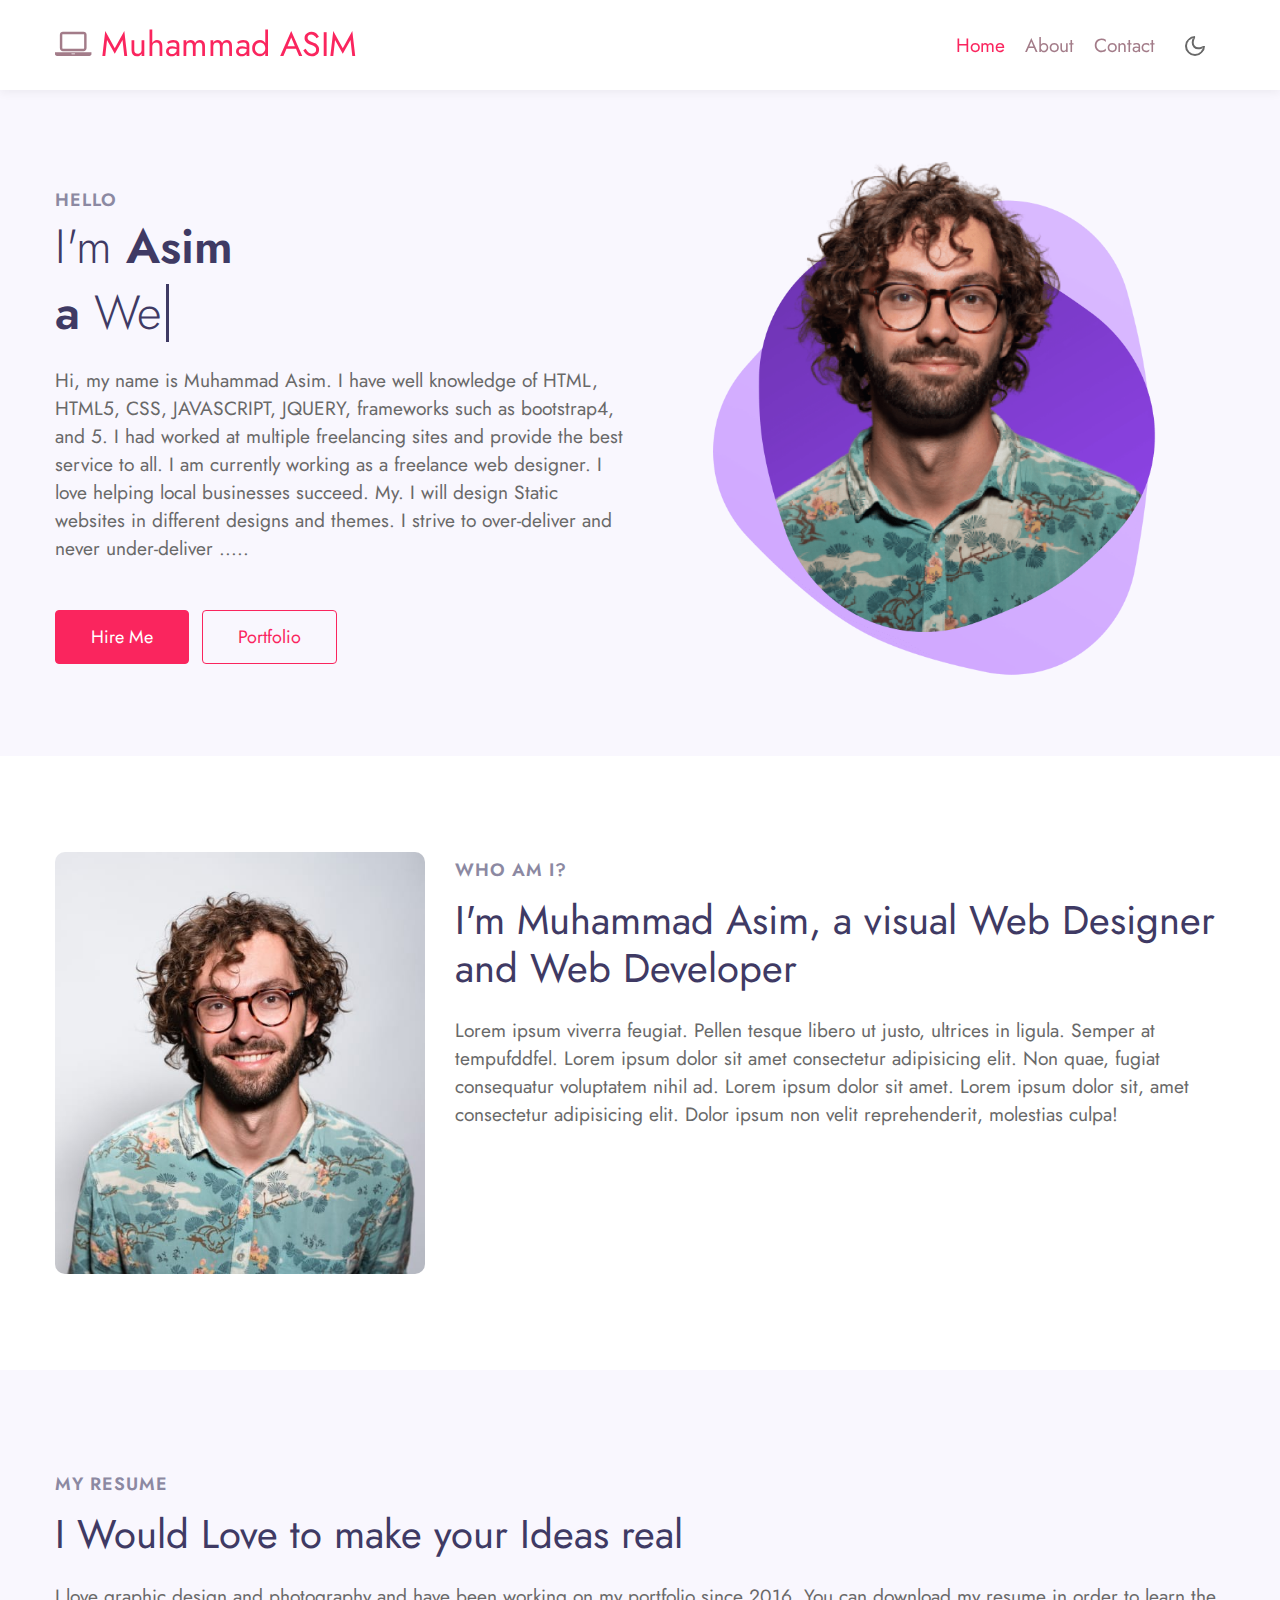
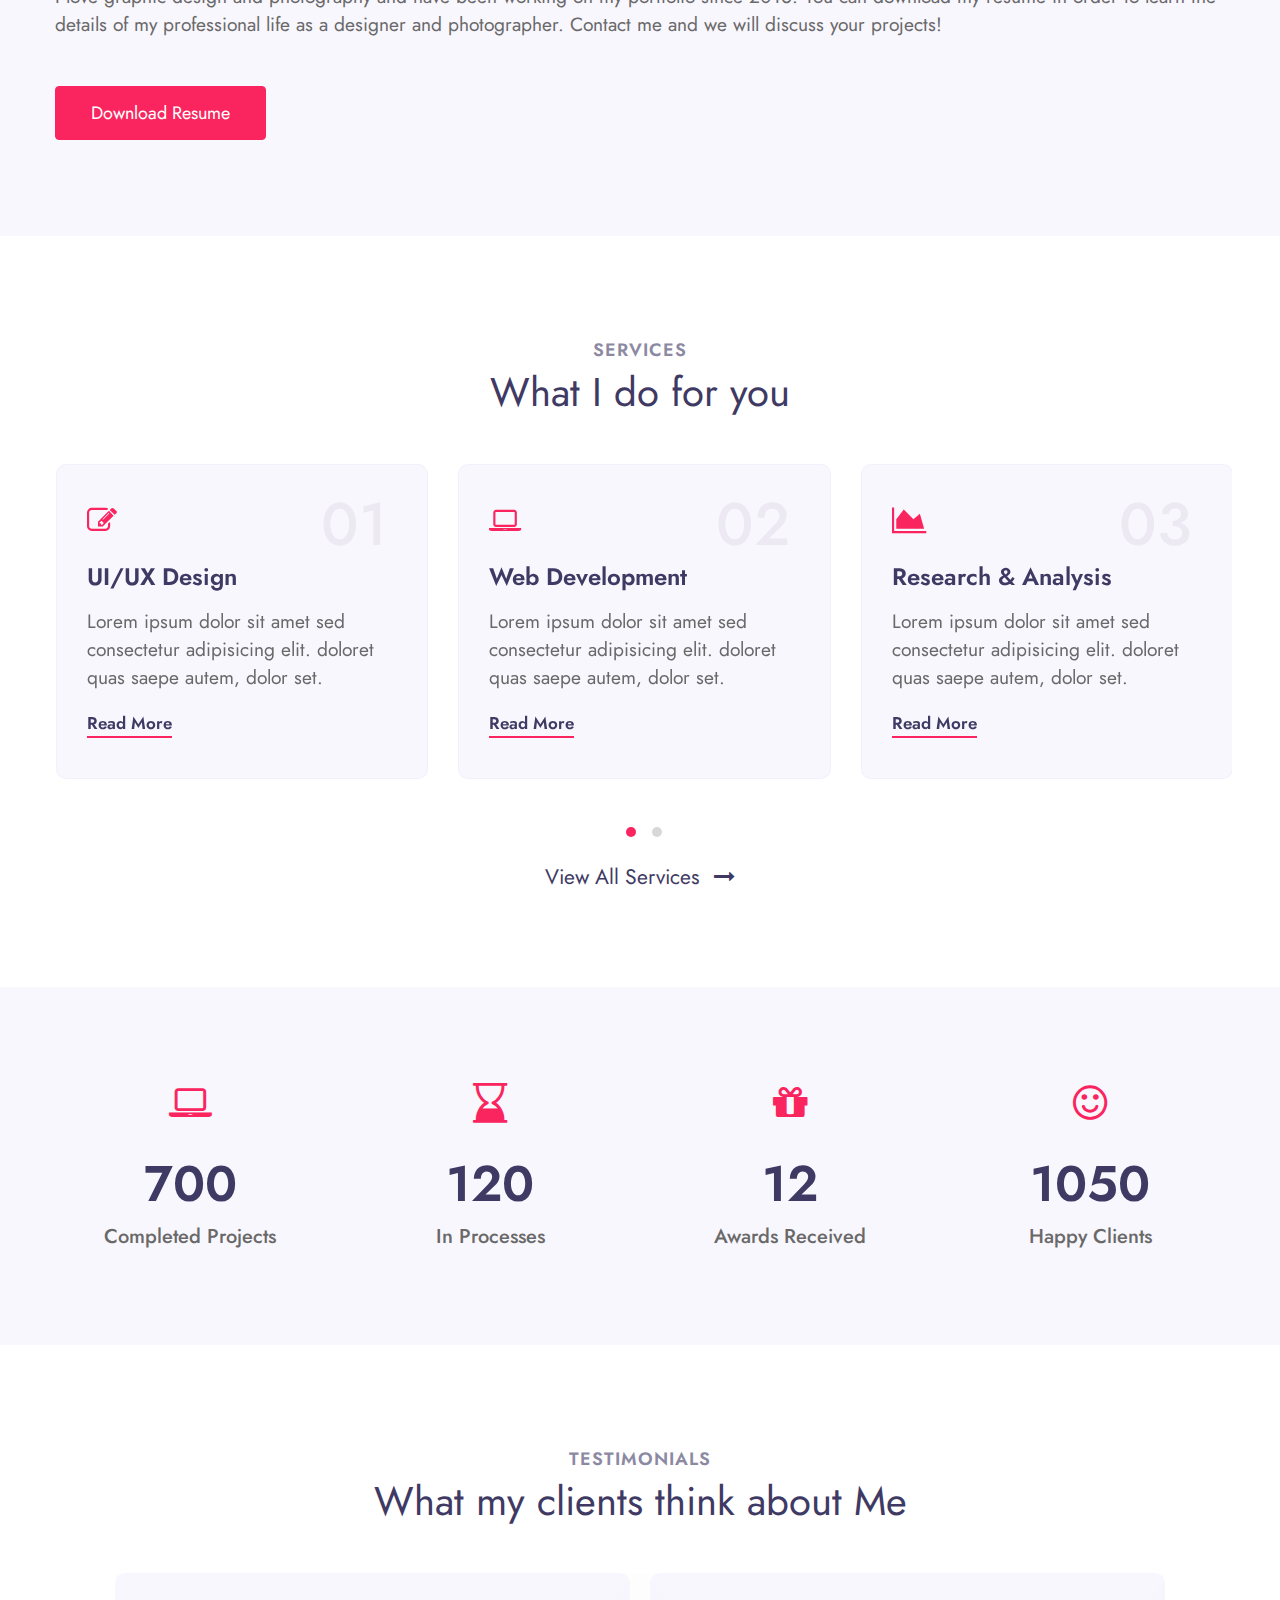
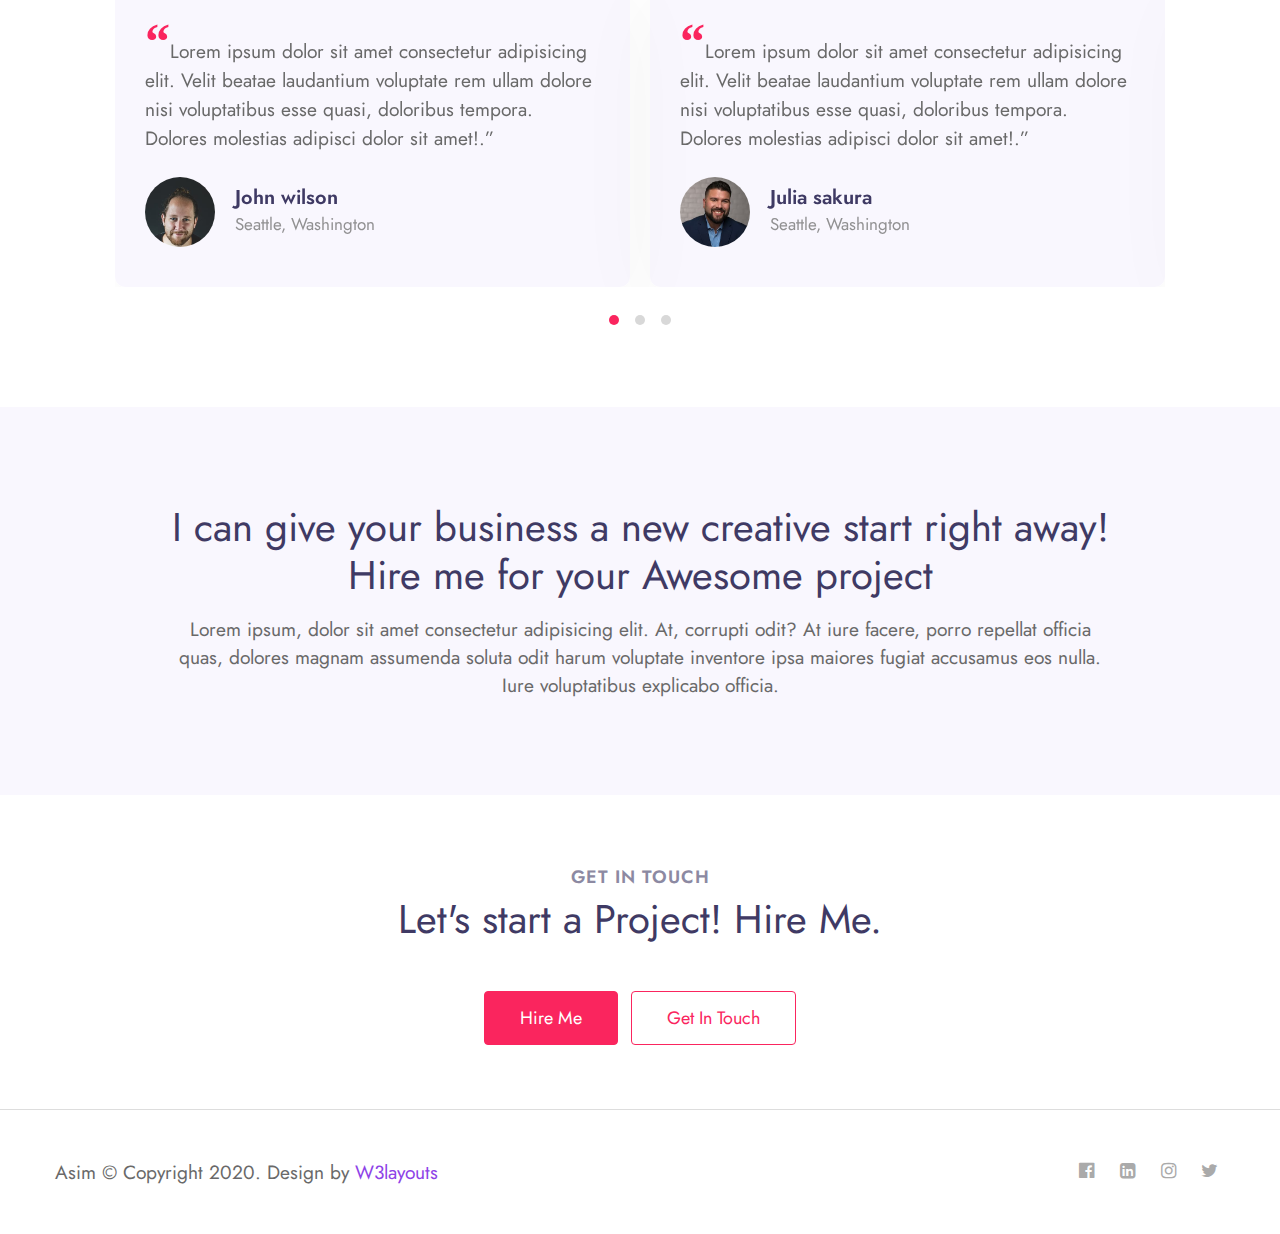
==== commit d7071da5: "Cv down deleted" ====
--- a/index.html
+++ b/index.html
@@ -114,7 +114,7 @@
                         elit. Non quae, fugiat consequatur voluptatem nihil ad. Lorem ipsum dolor sit amet. Lorem ipsum
                         dolor sit, amet consectetur adipisicing elit. Dolor ipsum non velit reprehenderit, molestias
                         culpa!</p>
-                    <a href="#download" class="btn btn-style btn-primary mt-lg-5 mt-4">Download CV</a>
+                    
                 </div>
             </div>
         </div>
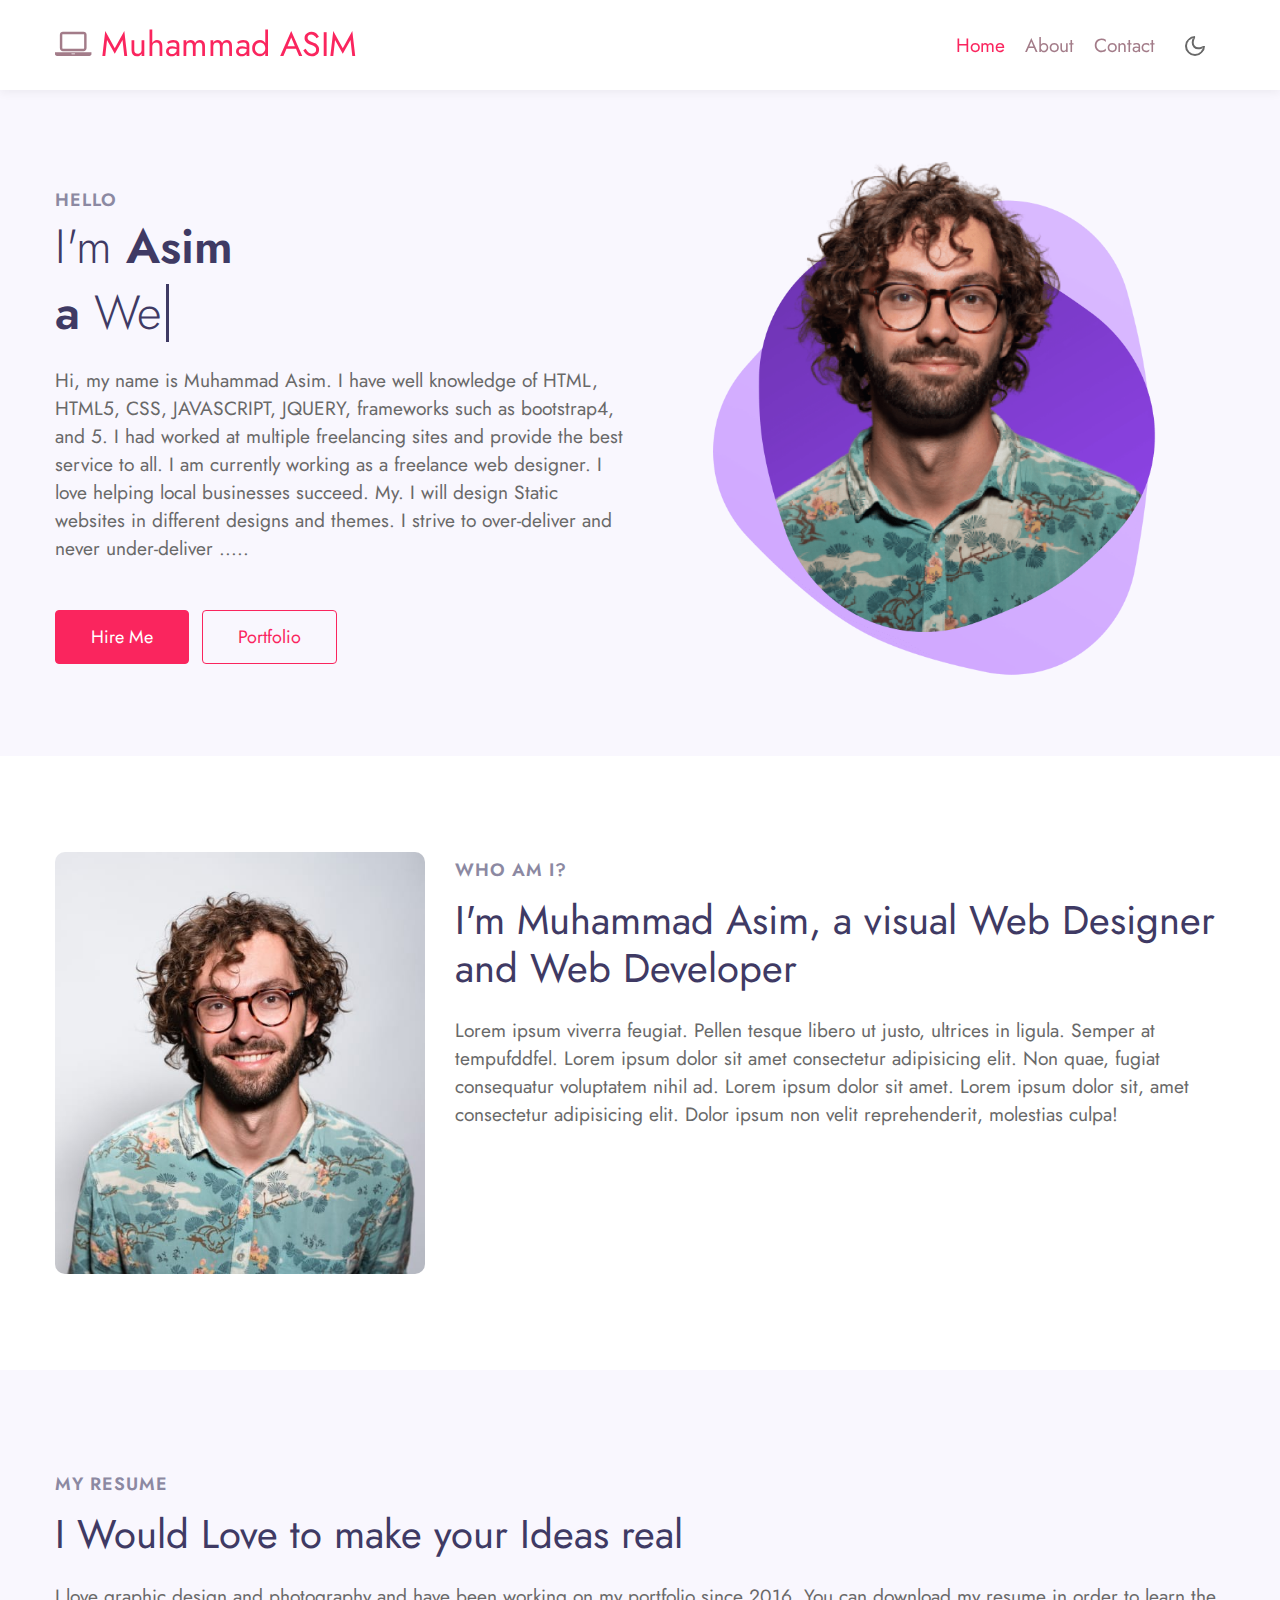
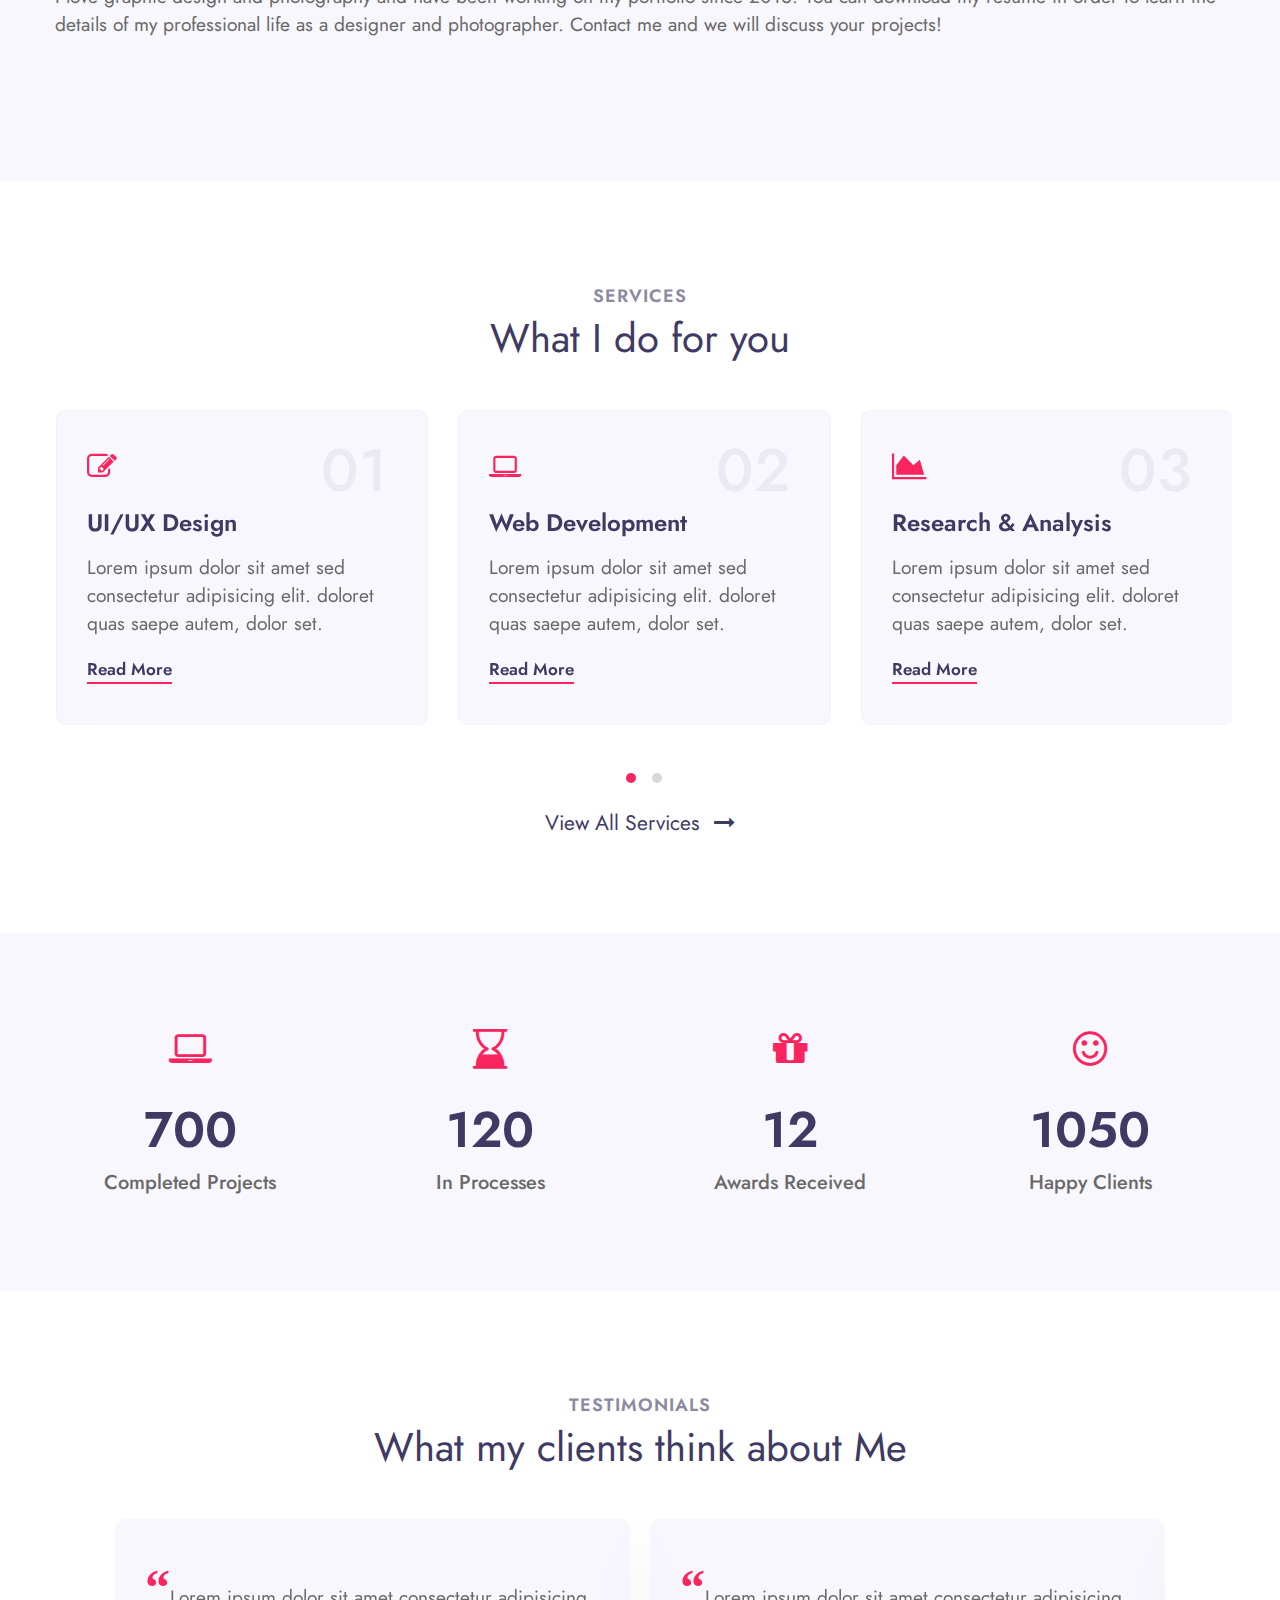
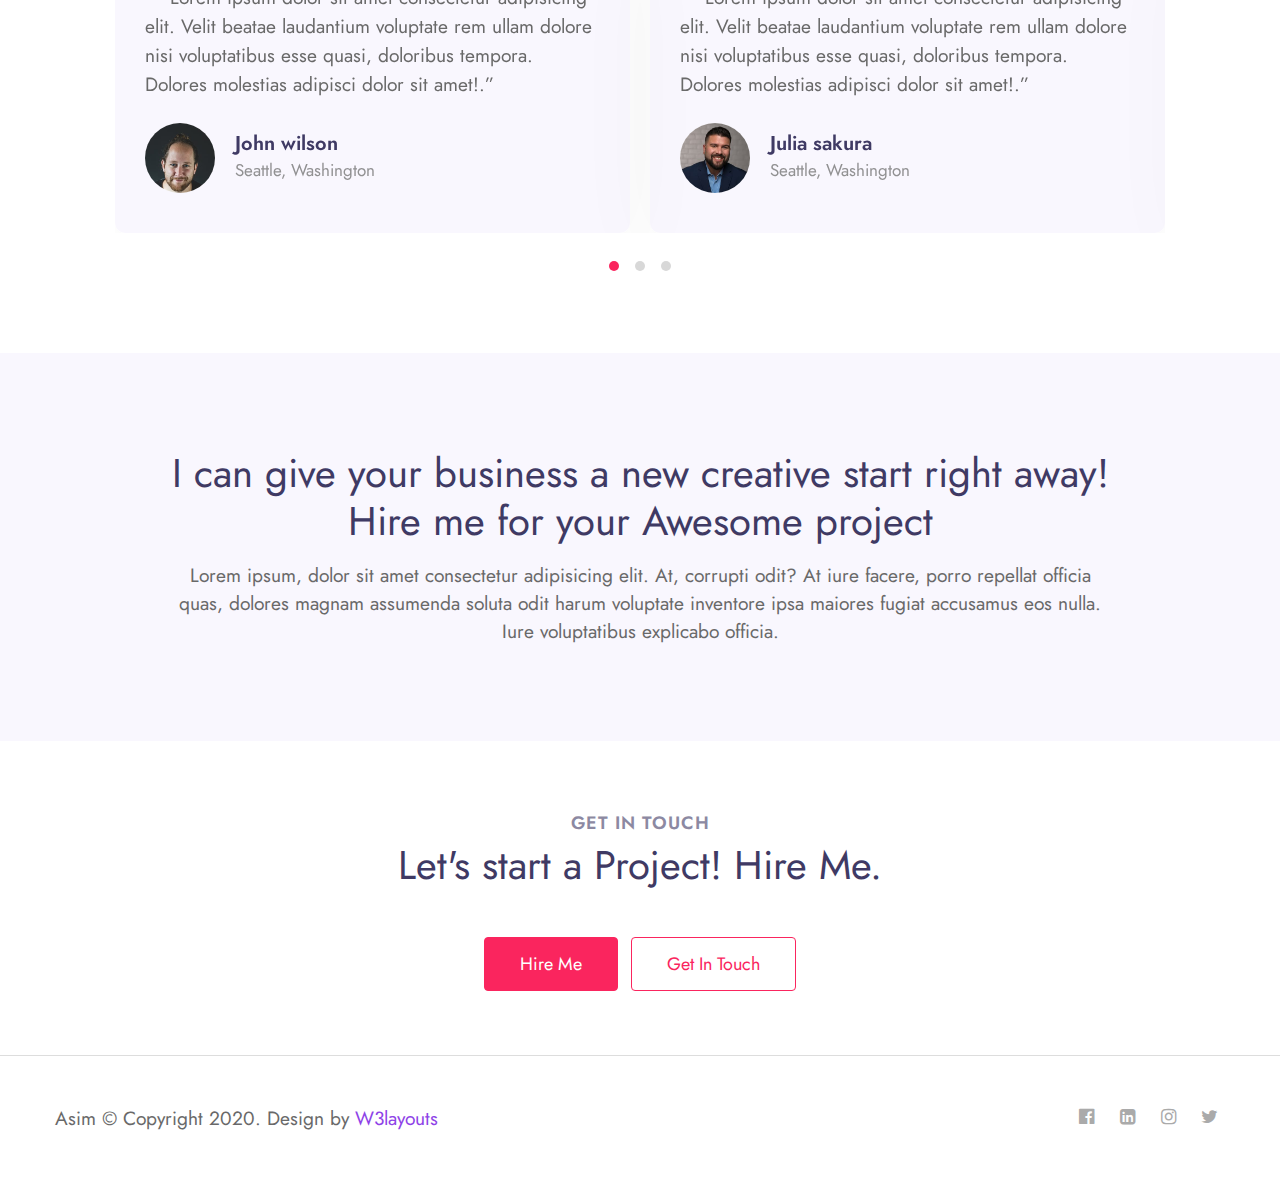
==== commit 6586b934: "Resume down Deleted" ====
--- a/index.html
+++ b/index.html
@@ -131,7 +131,7 @@
             resume in order to learn the details of my professional life as a designer and photographer. Contact me and
             we will discuss your projects!</p>
         <div class="mt-5">
-            <a href="#download" class="btn btn-style btn-primary">Download resume</a>
+            
         </div>
     </div>
 </div>
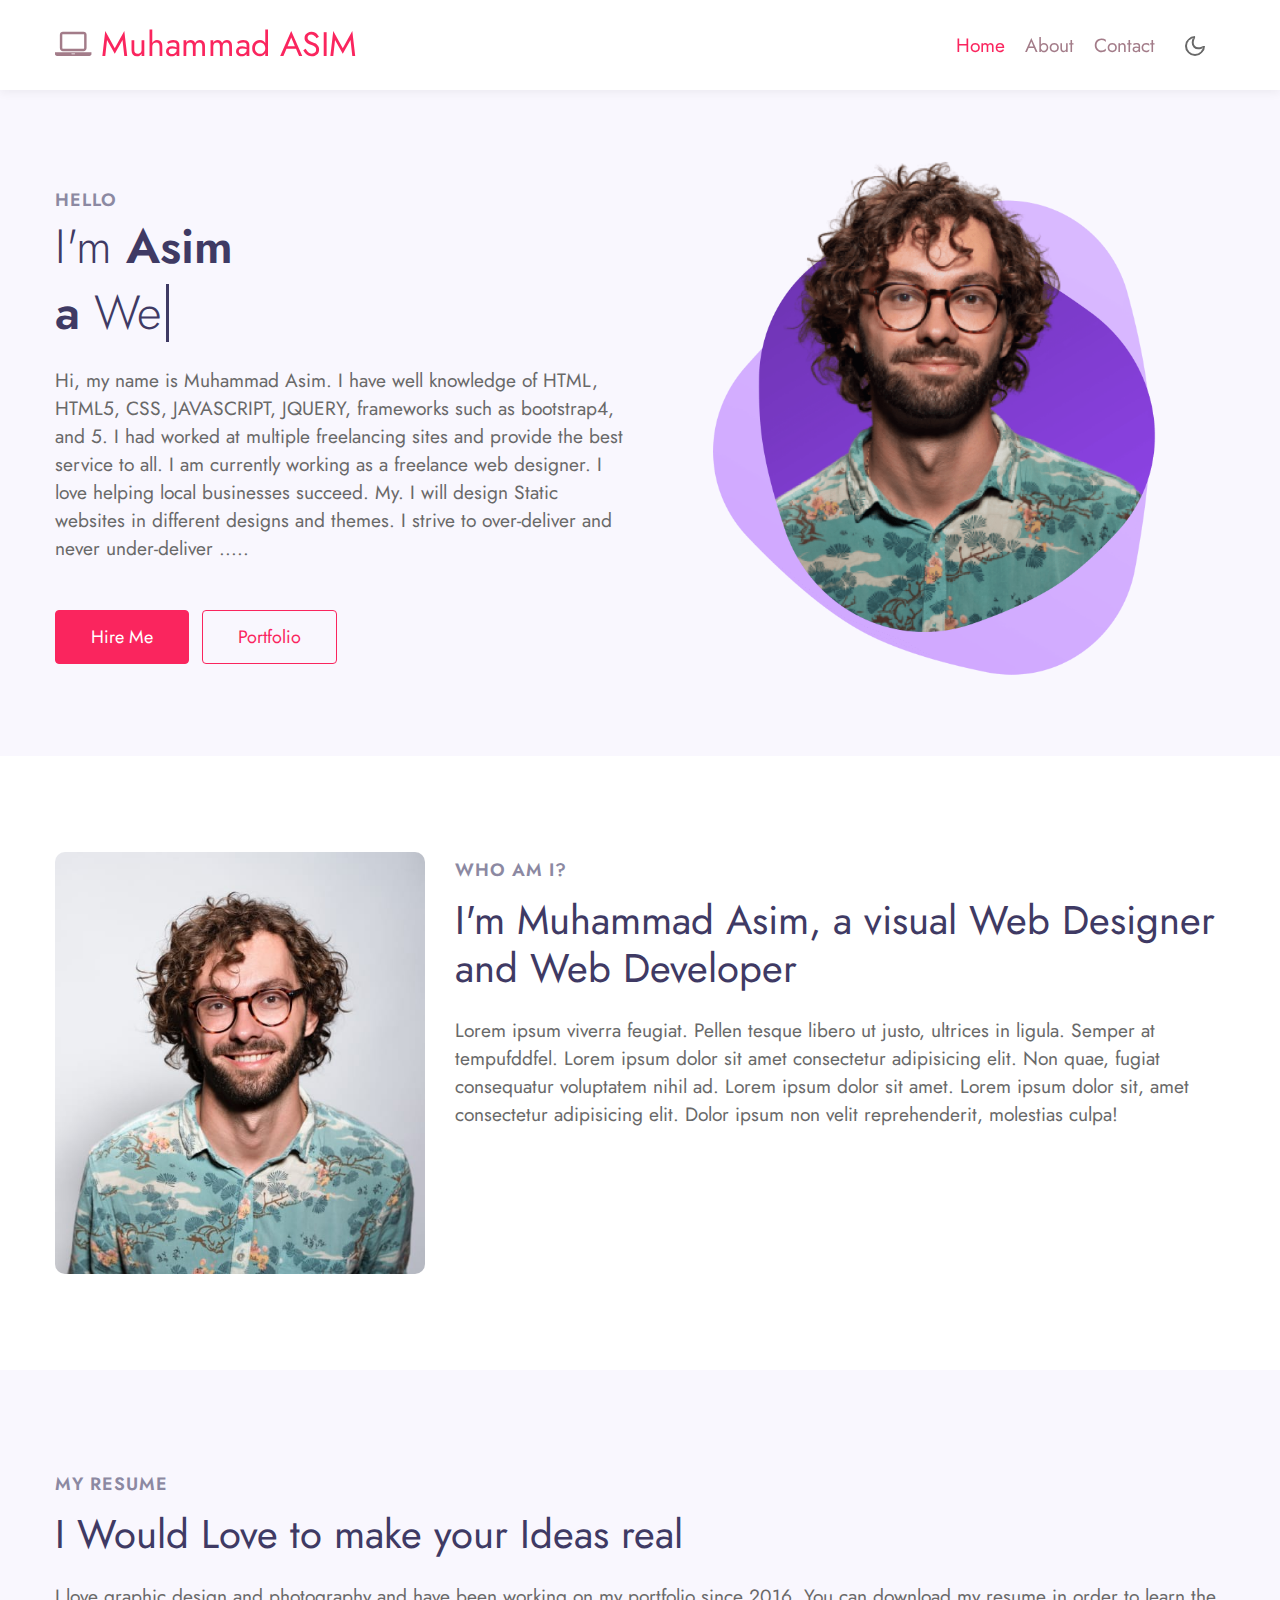
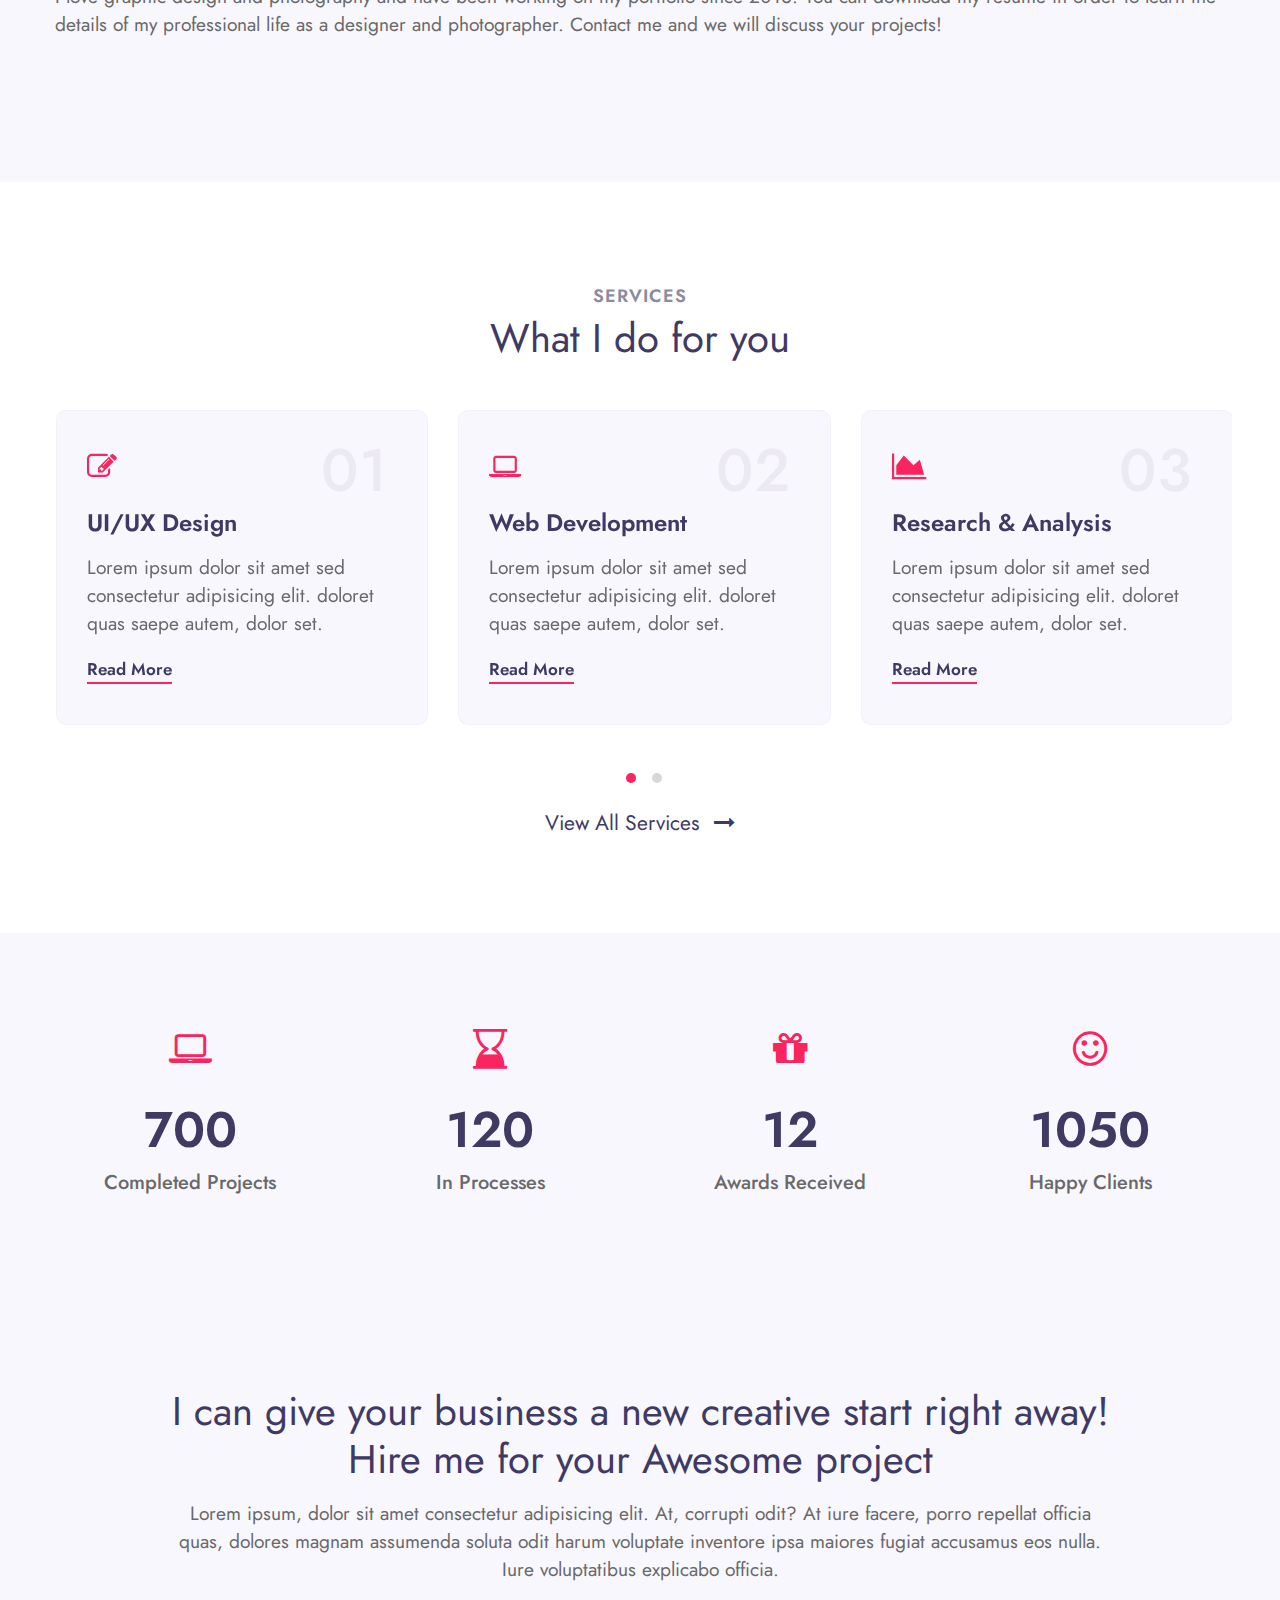
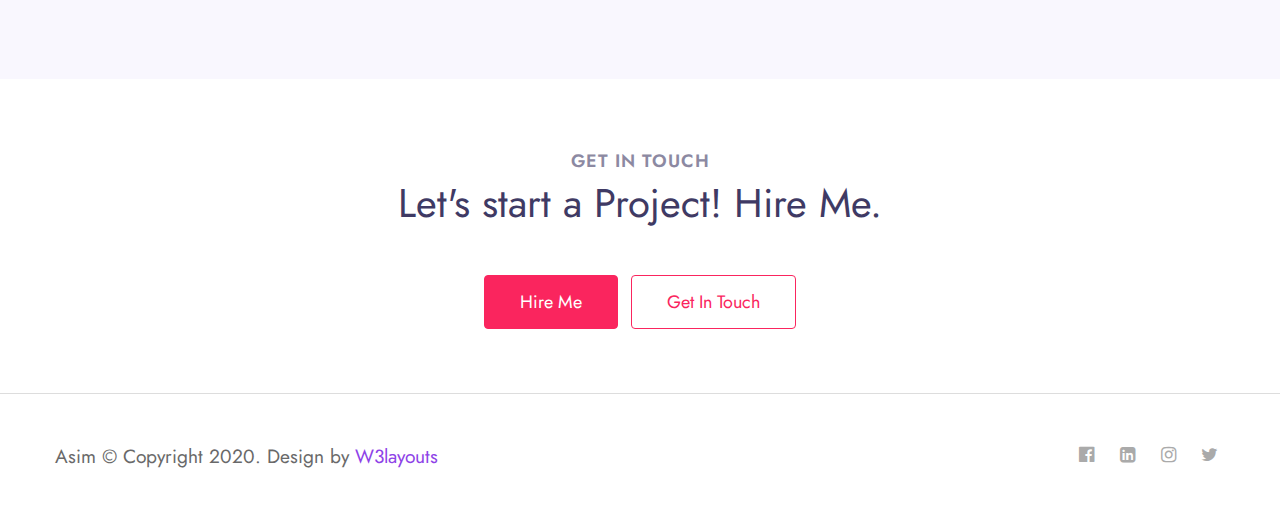
==== commit 99722517: "mid Section deleted" ====
--- a/index.html
+++ b/index.html
@@ -277,138 +277,7 @@
 </section>
 <!-- //stats -->
 <!-- testimonials -->
-<section class="w3l-clients" id="clients">
-    <!-- /grids -->
-    <div class="cusrtomer-layout py-5">
-        <div class="container py-lg-5 py-md-4">
-            <div class="heading text-center mx-auto">
-                <h6 class="title-small text-center">Testimonials</h6>
-                <h3 class="title-big mb-md-5 mb-4">What my clients think about Me </h3>
-            </div>
-            <!-- /grids -->
-            <div class="testimonial-width">
-                <div id="owl-demo1" class="owl-carousel owl-theme mb-4">
-                    <div class="item">
-                        <div class="testimonial-content">
-                            <div class="testimonial">
-                                <blockquote>
-                                    <q>Lorem ipsum dolor sit amet consectetur adipisicing elit. Velit beatae laudantium
-                                        voluptate rem ullam dolore nisi voluptatibus esse quasi, doloribus tempora.
-                                        Dolores molestias adipisci dolor sit amet!.</q>
-                                </blockquote>
-                                <div class="testi-des">
-                                    <div class="test-img"><img src="assets/images/team1.jpg" class="img-fluid" alt="client-img">
-                                    </div>
-                                    <div class="peopl align-self">
-                                        <h3>John wilson</h3>
-                                        <p class="indentity">Seattle, Washington</p>
-                                    </div>
-                                </div>
-                            </div>
-                        </div>
-                    </div>
-                    <div class="item">
-                        <div class="testimonial-content">
-                            <div class="testimonial">
-                                <blockquote>
-                                    <q>Lorem ipsum dolor sit amet consectetur adipisicing elit. Velit beatae laudantium
-                                        voluptate rem ullam dolore nisi voluptatibus esse quasi, doloribus tempora.
-                                        Dolores molestias adipisci dolor sit amet!.</q>
-                                </blockquote>
-                                <div class="testi-des">
-                                    <div class="test-img"><img src="assets/images/team2.jpg" class="img-fluid" alt="client-img">
-                                    </div>
-                                    <div class="peopl align-self">
-                                        <h3>Julia sakura</h3>
-                                        <p class="indentity">Seattle, Washington</p>
-                                    </div>
-                                </div>
-                            </div>
-                        </div>
-                    </div>
-                    <div class="item">
-                        <div class="testimonial-content">
-                            <div class="testimonial">
-                                <blockquote>
-                                    <q>Lorem ipsum dolor sit amet consectetur adipisicing elit. Velit beatae laudantium
-                                        voluptate rem ullam dolore nisi voluptatibus esse quasi, doloribus tempora.
-                                        Dolores molestias adipisci dolor sit amet!.</q>
-                                </blockquote>
-                                <div class="testi-des">
-                                    <div class="test-img"><img src="assets/images/team3.jpg" class="img-fluid" alt="client-img">
-                                    </div>
-                                    <div class="peopl align-self">
-                                        <h3>Roy Linderson</h3>
-                                        <p class="indentity">Seattle, Washington</p>
-                                    </div>
-                                </div>
-                            </div>
-                        </div>
-                    </div>
-                    <div class="item">
-                        <div class="testimonial-content">
-                            <div class="testimonial">
-                                <blockquote>
-                                    <q>Lorem ipsum dolor sit amet consectetur adipisicing elit. Velit beatae laudantium
-                                        voluptate rem ullam dolore nisi voluptatibus esse quasi, doloribus tempora.
-                                        Dolores molestias adipisci dolor sit amet!.</q>
-                                </blockquote>
-                                <div class="testi-des">
-                                    <div class="test-img"><img src="assets/images/team4.jpg" class="img-fluid" alt="client-img">
-                                    </div>
-                                    <div class="peopl align-self">
-                                        <h3>Mike Thyson</h3>
-                                        <p class="indentity">Seattle, Washington</p>
-                                    </div>
-                                </div>
-                            </div>
-                        </div>
-                    </div>
-                    <div class="item">
-                        <div class="testimonial-content">
-                            <div class="testimonial">
-                                <blockquote>
-                                    <q>Lorem ipsum dolor sit amet consectetur adipisicing elit. Velit beatae laudantium
-                                        voluptate rem ullam dolore nisi voluptatibus esse quasi, doloribus tempora.
-                                        Dolores molestias adipisci dolor sit amet!.</q>
-                                </blockquote>
-                                <div class="testi-des">
-                                    <div class="test-img"><img src="assets/images/team2.jpg" class="img-fluid" alt="client-img">
-                                    </div>
-                                    <div class="peopl align-self">
-                                        <h3>Laura gill</h3>
-                                        <p class="indentity">Seattle, Washington</p>
-                                    </div>
-                                </div>
-                            </div>
-                        </div>
-                    </div>
-                    <div class="item">
-                        <div class="testimonial-content">
-                            <div class="testimonial">
-                                <blockquote>
-                                    <q>Lorem ipsum dolor sit amet consectetur adipisicing elit. Velit beatae laudantium
-                                        voluptate rem ullam dolore nisi voluptatibus esse quasi, doloribus tempora.
-                                        Dolores molestias adipisci dolor sit amet!.</q>
-                                </blockquote>
-                                <div class="testi-des">
-                                    <div class="test-img"><img src="assets/images/team3.jpg" class="img-fluid" alt="client-img">
-                                    </div>
-                                    <div class="peopl align-self">
-                                        <h3>Smith Johnson</h3>
-                                        <p class="indentity">Seattle, Washington</p>
-                                    </div>
-                                </div>
-                            </div>
-                        </div>
-                    </div>
-                </div>
-            </div>
-        </div>
-        <!-- /grids -->
-    </div>
-    <!-- //grids -->
-</section>
+ 
 <!-- //testimonials -->
 
 <!-- home page video popup section -->
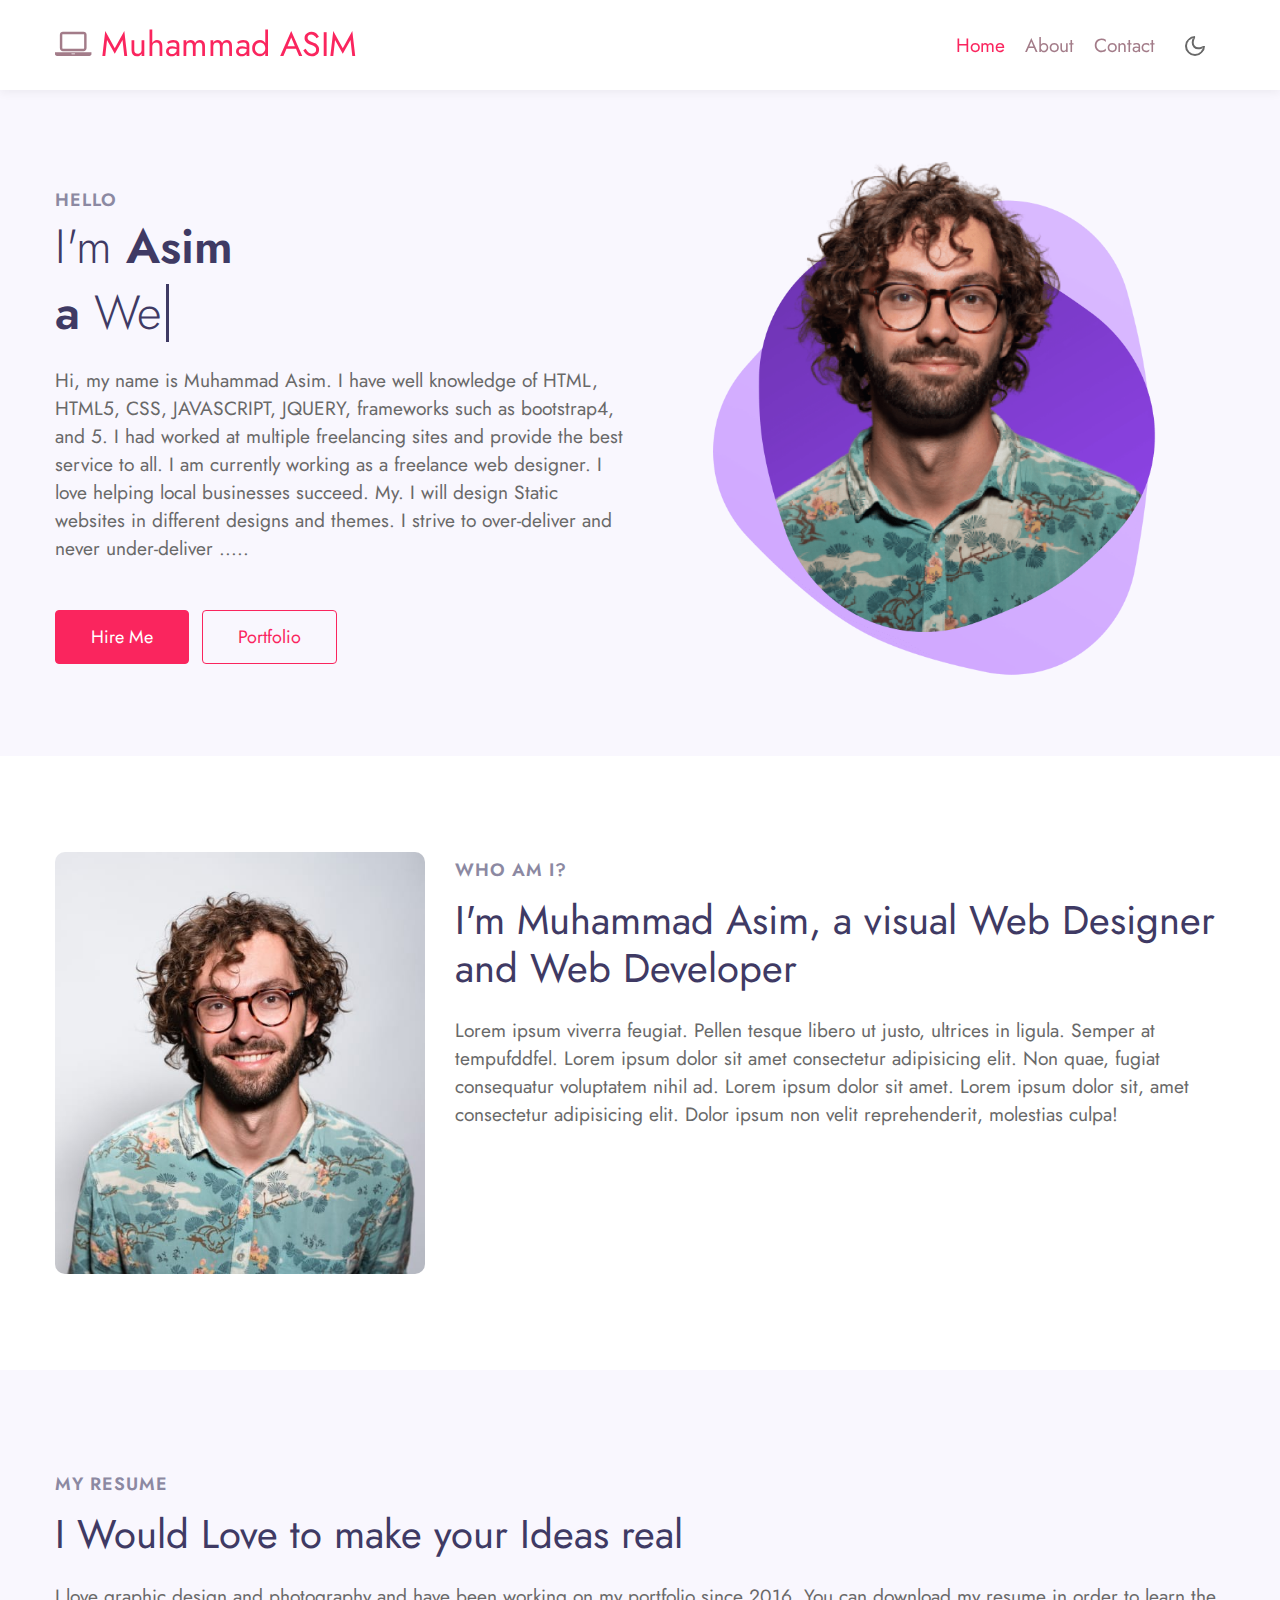
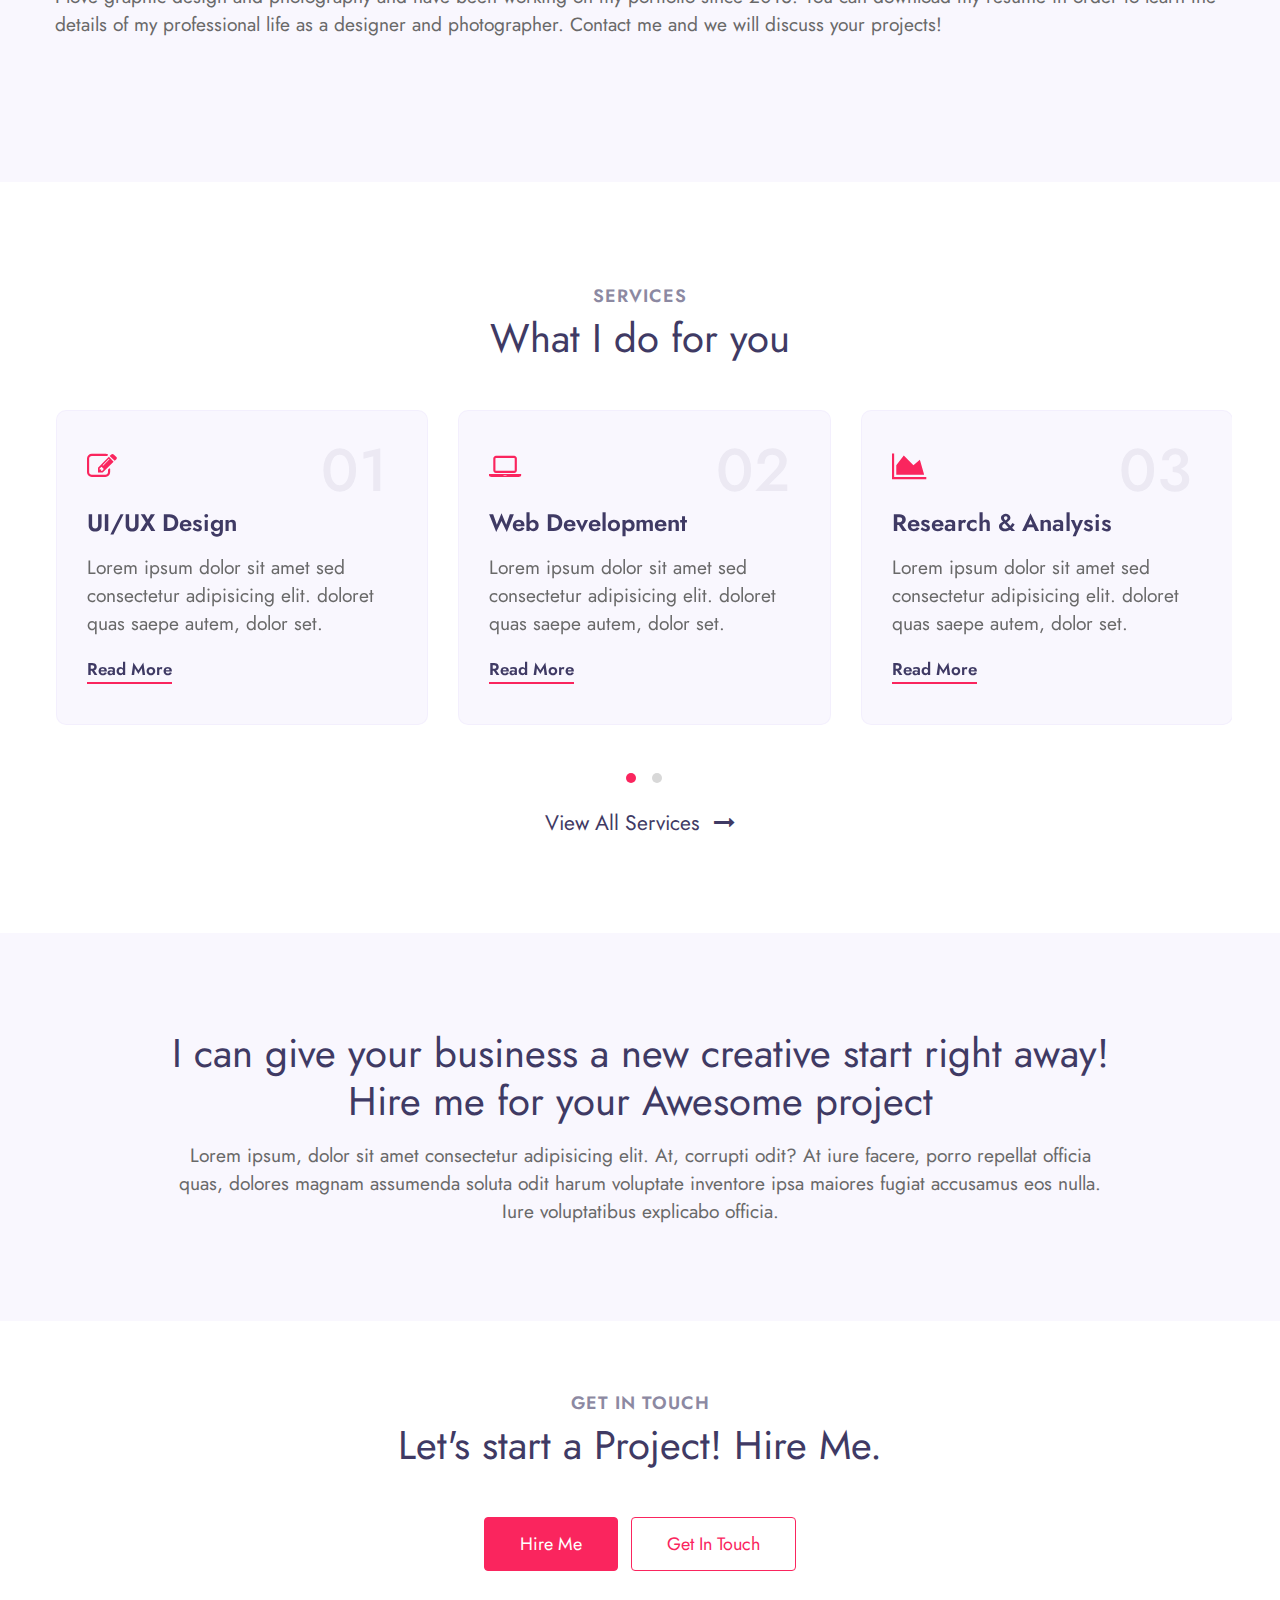
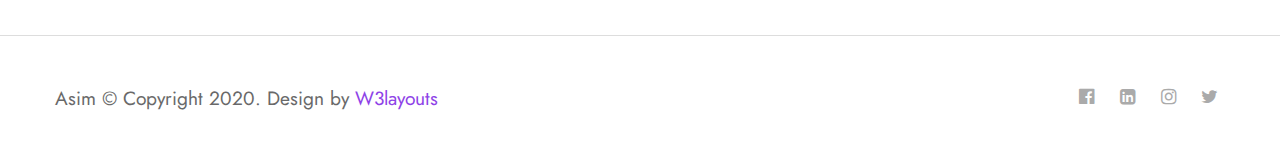
==== commit 113bad10: "New mid section deleted" ====
--- a/index.html
+++ b/index.html
@@ -248,33 +248,7 @@
 </section>
 <!-- //home page services section -->
 
-<!-- stats -->
-<section class="w3l-stats py-lg-5 py-4" id="stats">
-    <div class="gallery-inner container py-md-5 py-4">
-        <div class="row stats-con">
-            <div class="col-sm-3 col-6 stats_info counter_grid">
-                <span class="fa fa-laptop"></span>
-                <p class="counter">700</p>
-                <h4>Completed projects</h4>
-            </div>
-            <div class="col-sm-3 col-6 stats_info counter_grid1">
-                <span class="fa fa-hourglass-end"></span>
-                <p class="counter">120</p>
-                <h4>In processes</h4>
-            </div>
-            <div class="col-sm-3 col-6 stats_info counter_grid mt-sm-0 mt-5">
-                <span class="fa fa-gift"></span>
-                <p class="counter">12</p>
-                <h4>Awards Received</h4>
-            </div>
-            <div class="col-sm-3 col-6 stats_info counter_grid2 mt-sm-0 mt-5">
-                <span class="fa fa-smile-o"></span>
-                <p class="counter">1050</p>
-                <h4>Happy Clients</h4>
-            </div>
-        </div>
-    </div>
-</section>
+ 
 <!-- //stats -->
 <!-- testimonials -->
  
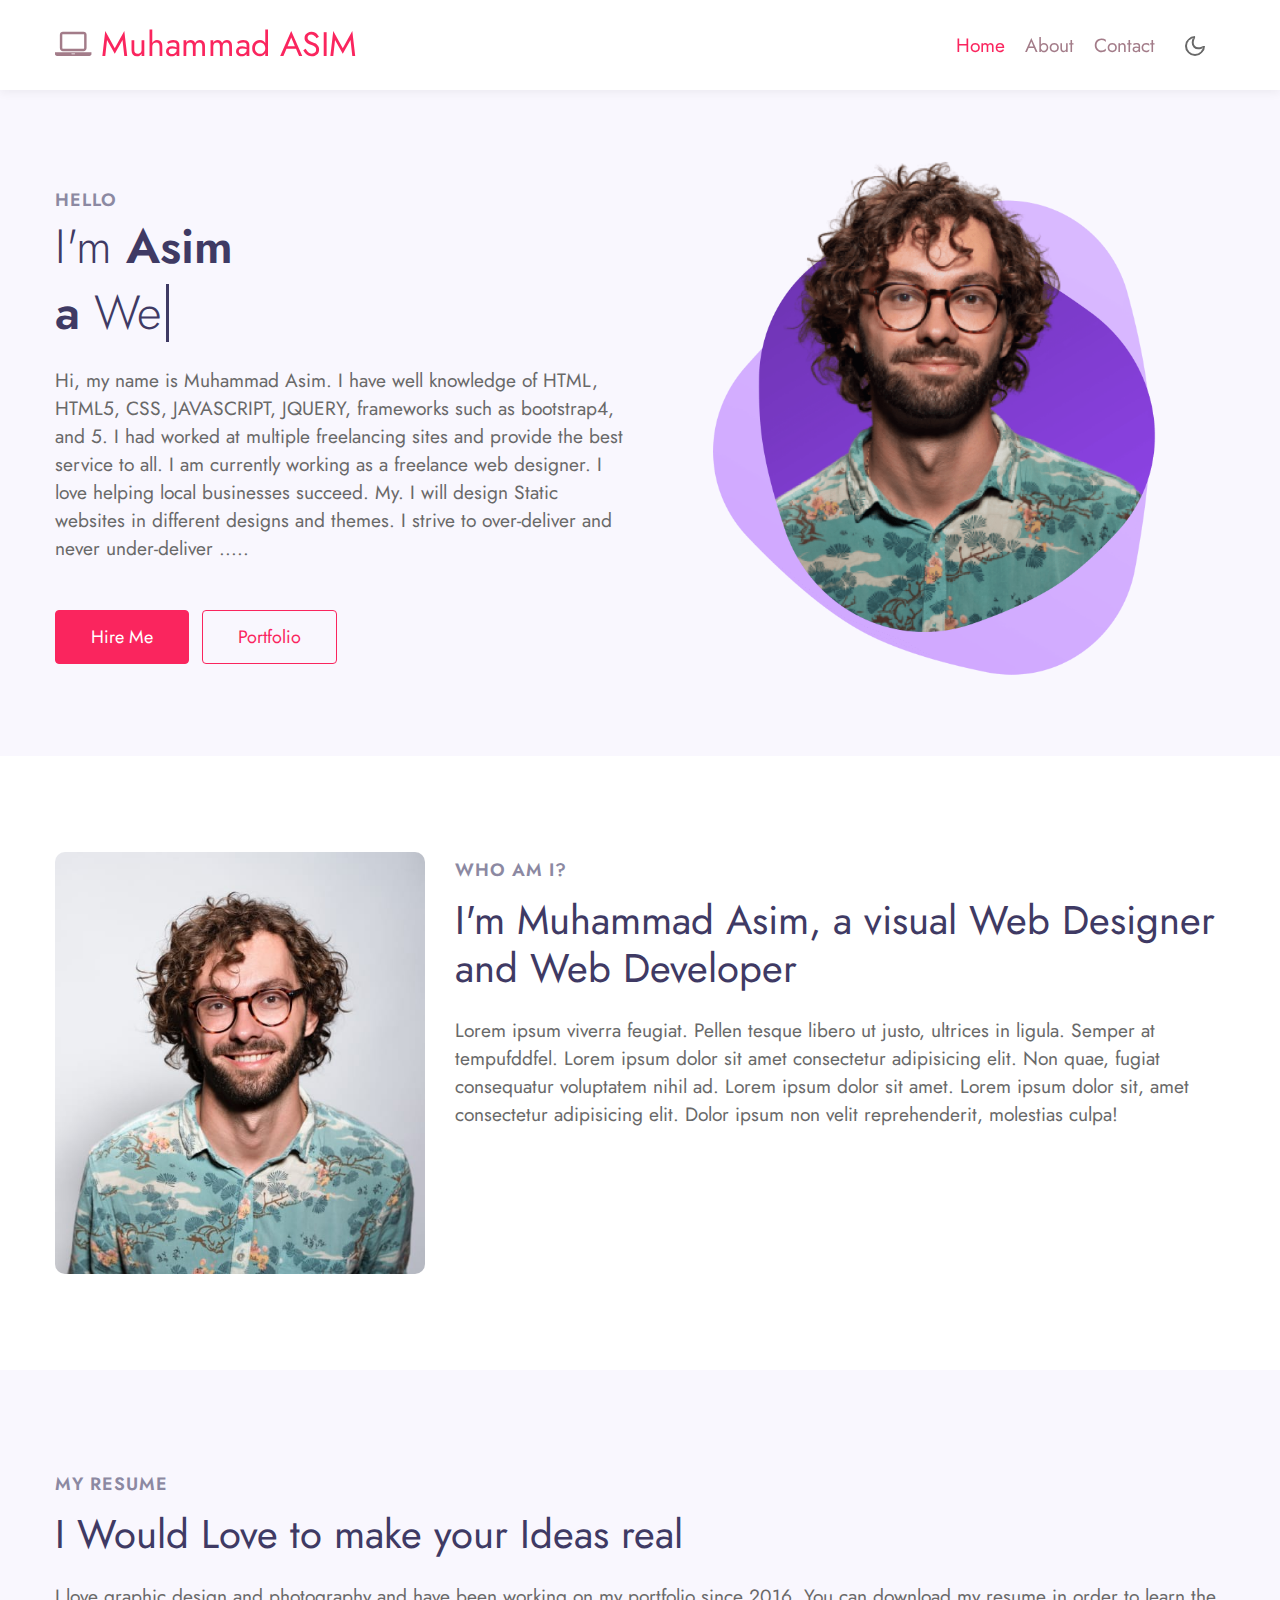
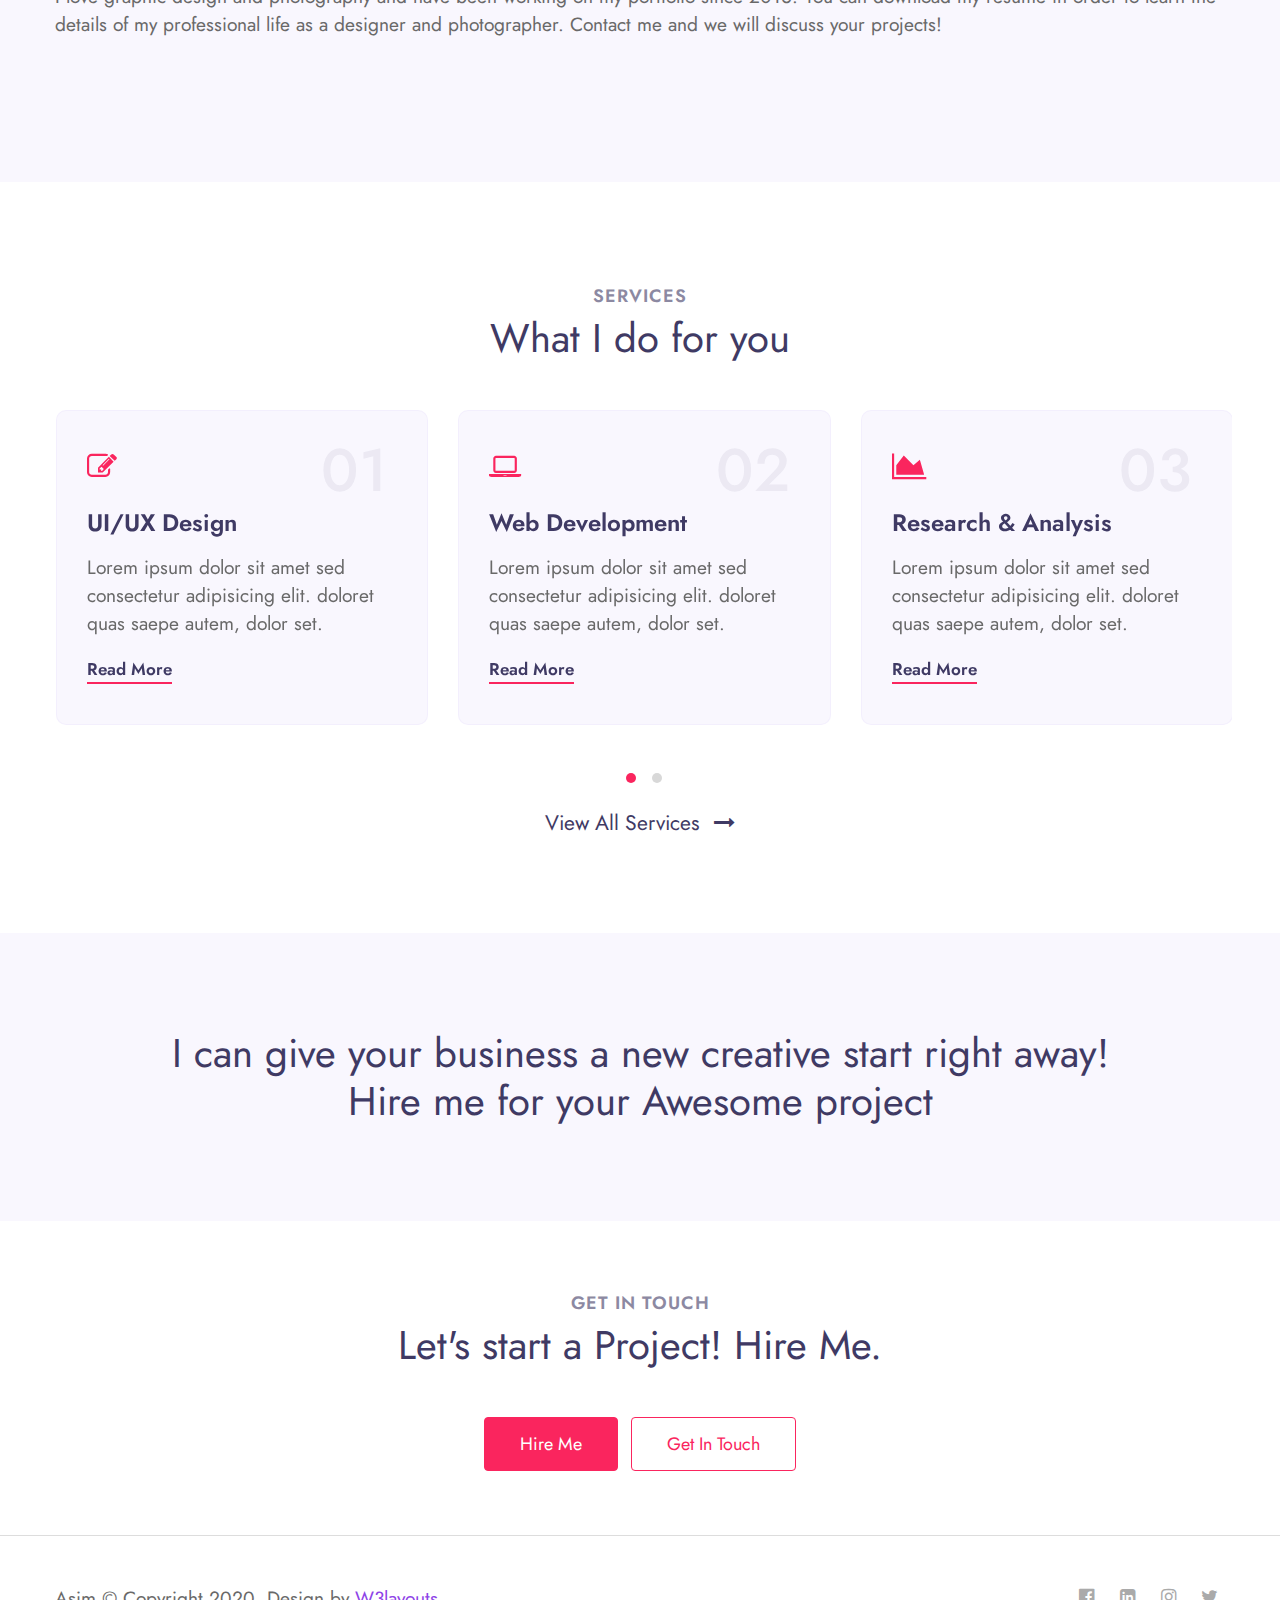
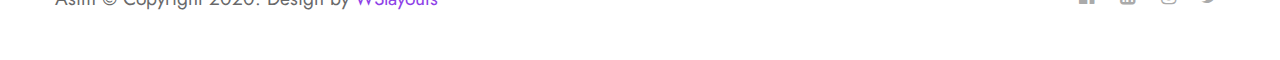
==== commit 092a8c2f: "footer blockworld changed" ====
--- a/index.html
+++ b/index.html
@@ -262,12 +262,7 @@
                 <div class="section-width">
                     <h3 class="title-big">I can give your business a new creative start right away! Hire me for your
                         Awesome project</h3>
-                    <p class="mt-3">Lorem ipsum, dolor sit amet consectetur adipisicing elit. At, corrupti odit? At iure
-                        facere,
-                        porro repellat officia quas, dolores magnam assumenda soluta odit
-                        harum
-                        voluptate inventore ipsa maiores fugiat accusamus eos nulla. Iure voluptatibus explicabo
-                        officia.</p>
+                   
                 </div>
            
                 <!-- dialog itself, mfp-hide class is required to make dialog hidden -->
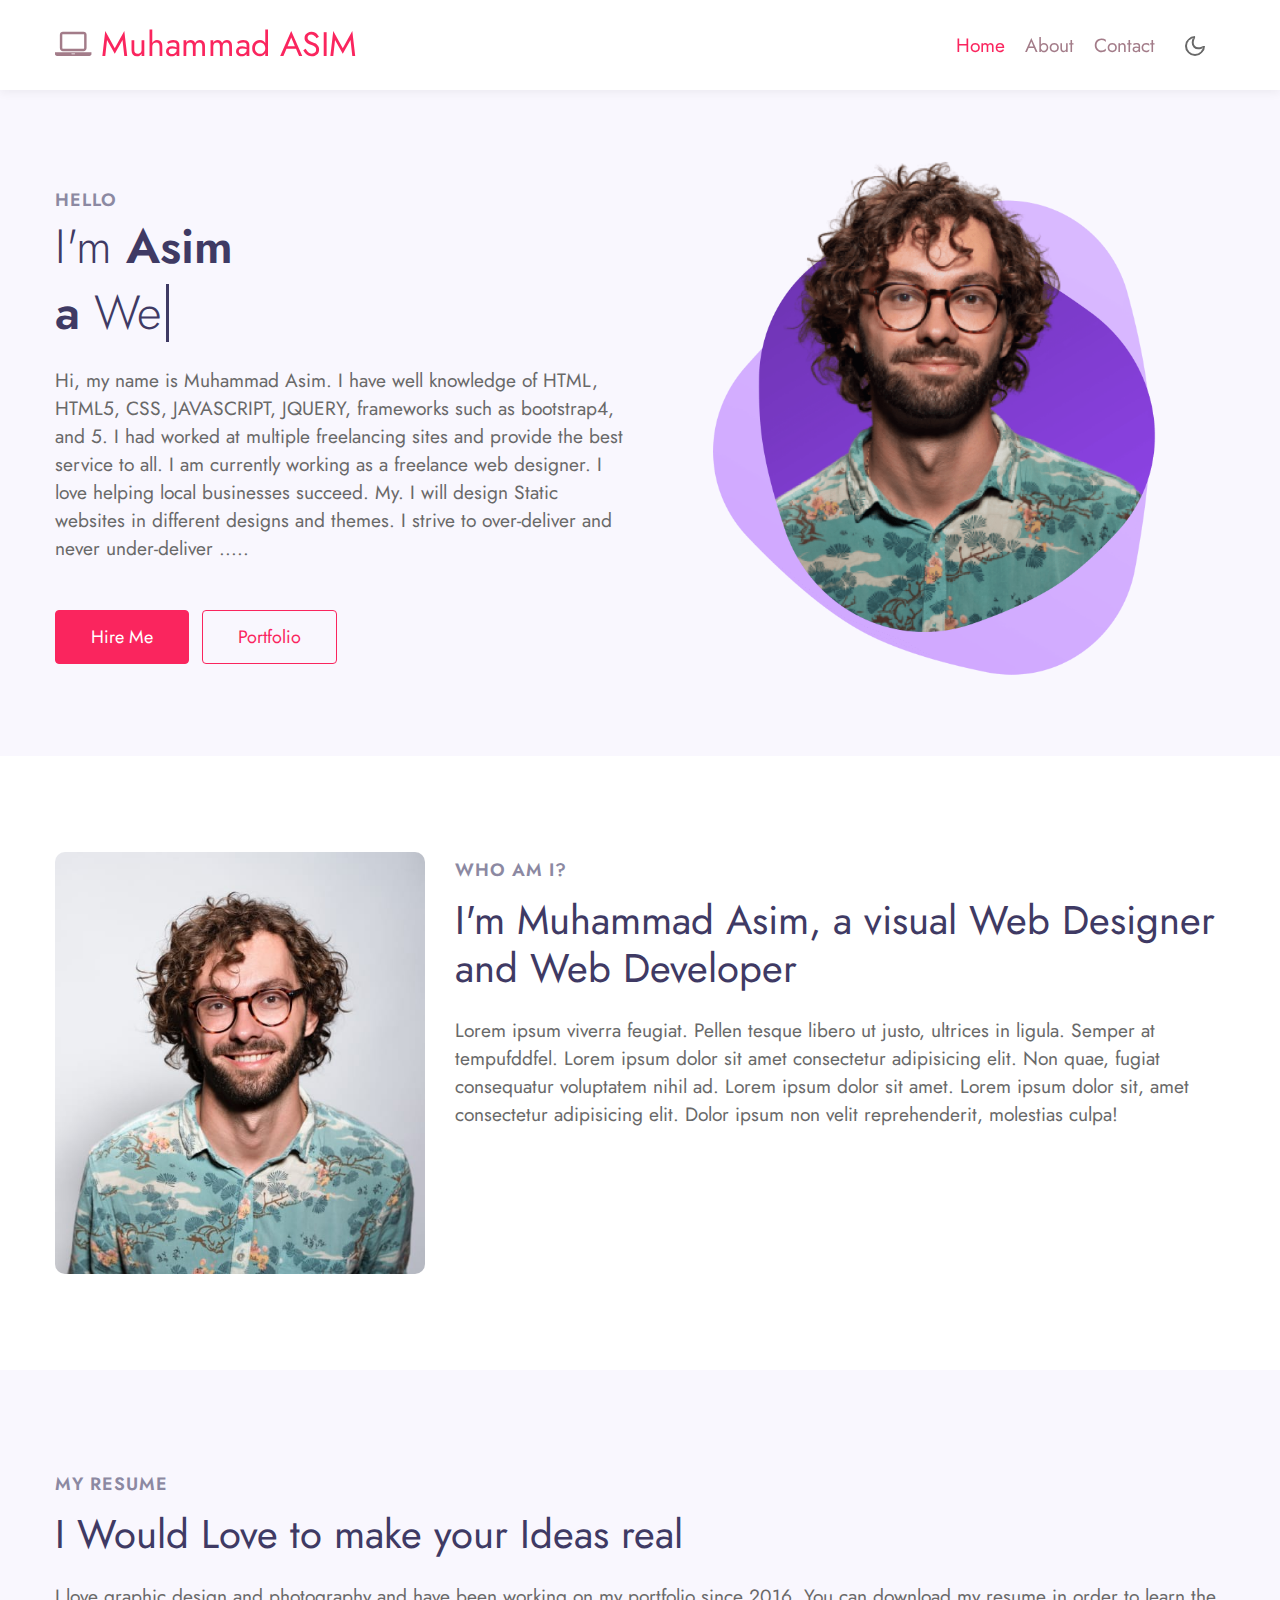
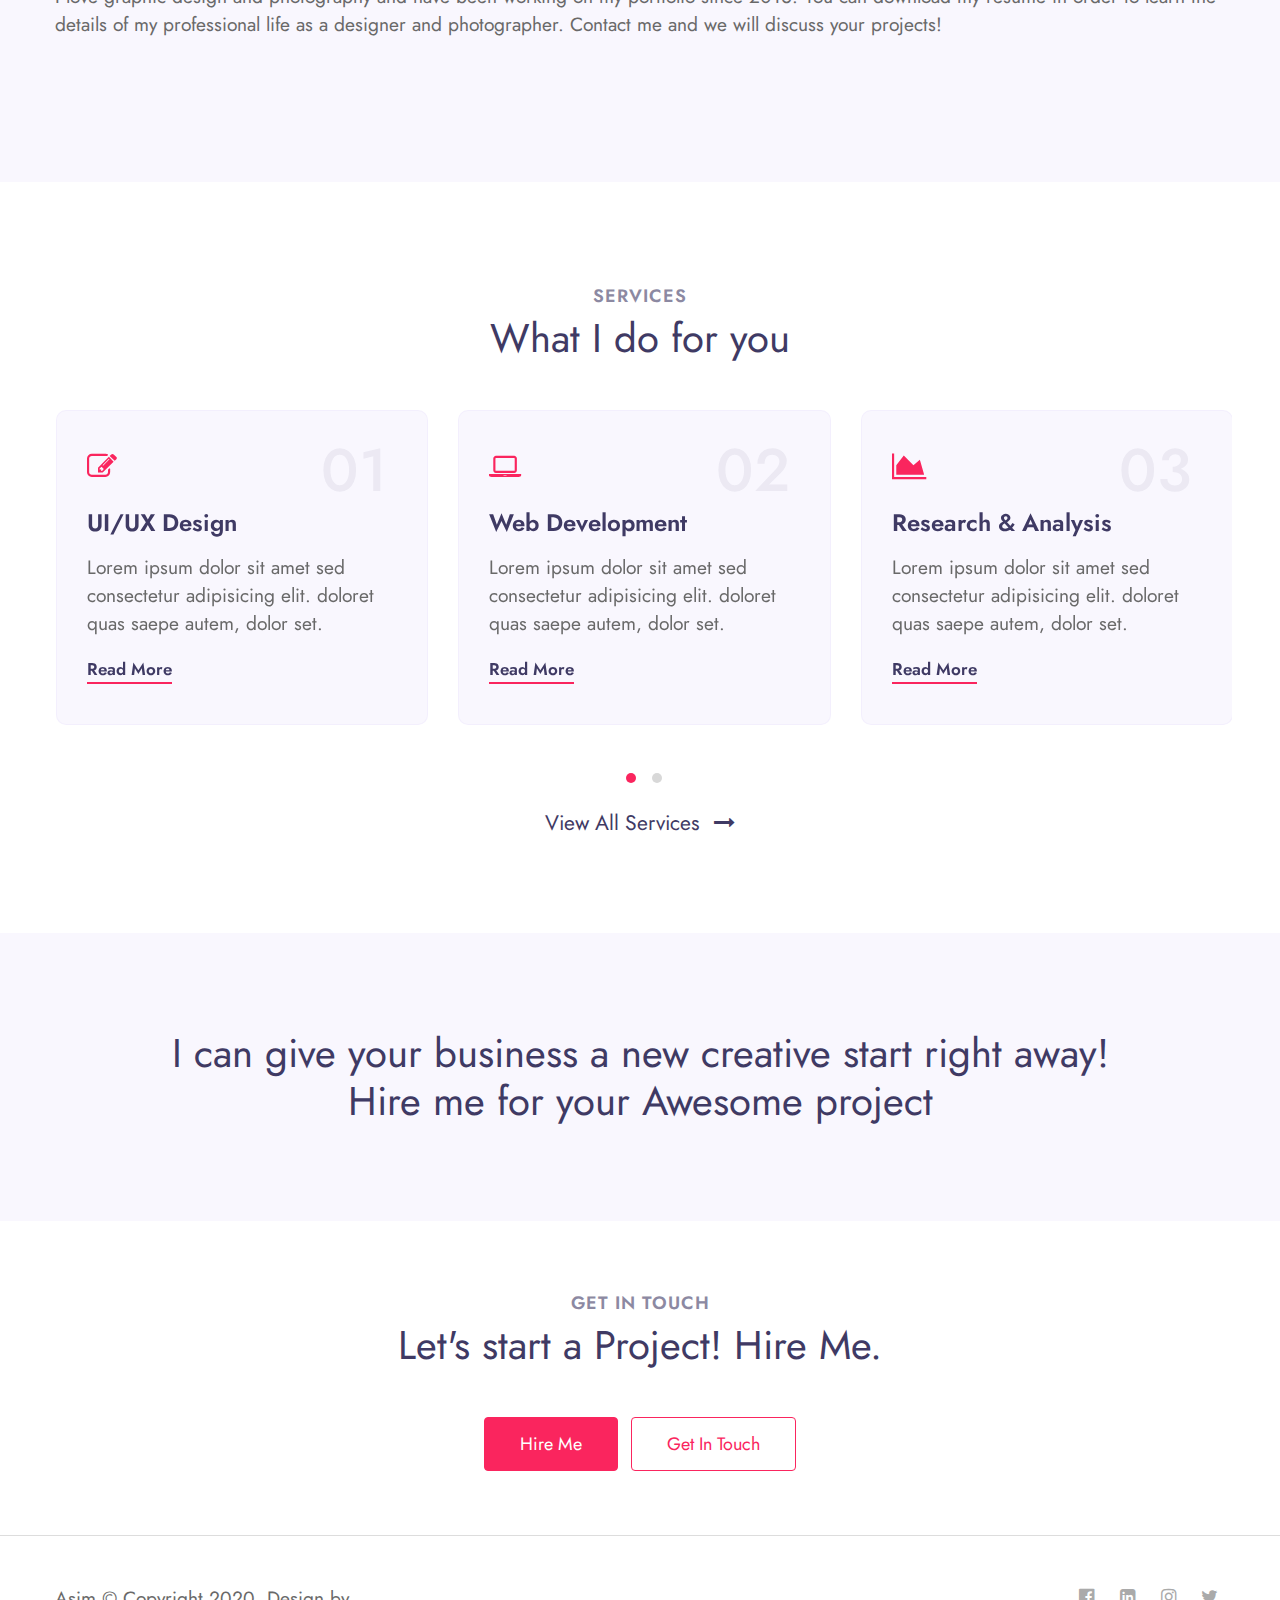
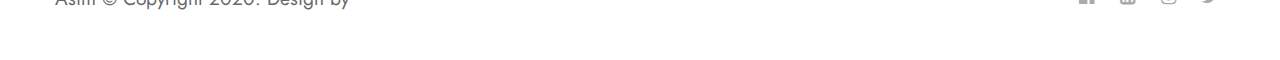
==== commit a281c1b4: "footer change" ====
--- a/index.html
+++ b/index.html
@@ -292,7 +292,7 @@
     <div class="footer-content">
       <div class="row">
         <div class="col-lg-8 footer-left">
-          <p class="m-0">Asim © Copyright 2020. Design by <a href="https://w3layouts.com">W3layouts</a></p>
+          <p class="m-0">Asim © Copyright 2020. Design by  </p>
         </div>
         <div class="col-lg-4 footer-right text-lg-right text-center mt-lg-0 mt-3">
           <ul class="social m-0 p-0">
@@ -544,4 +544,4 @@
 
 </body>
 
-</html>+</html>
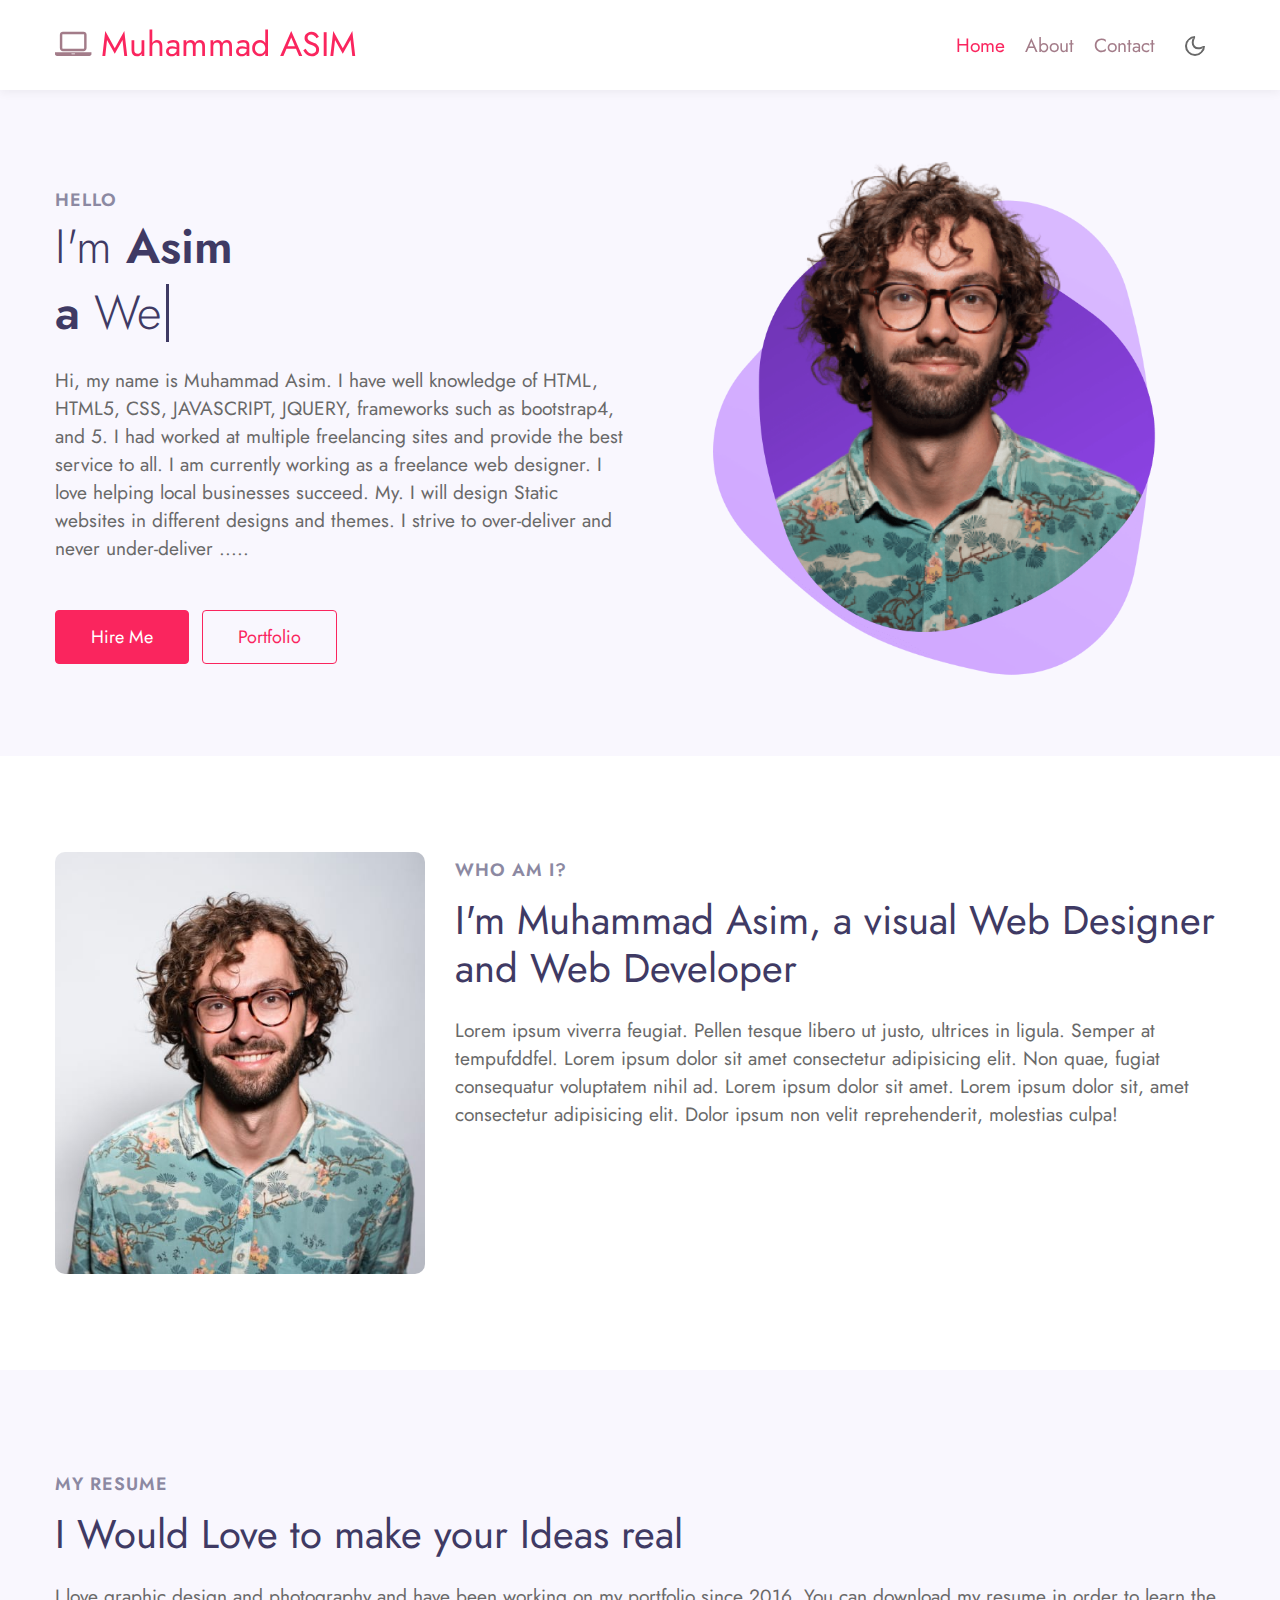
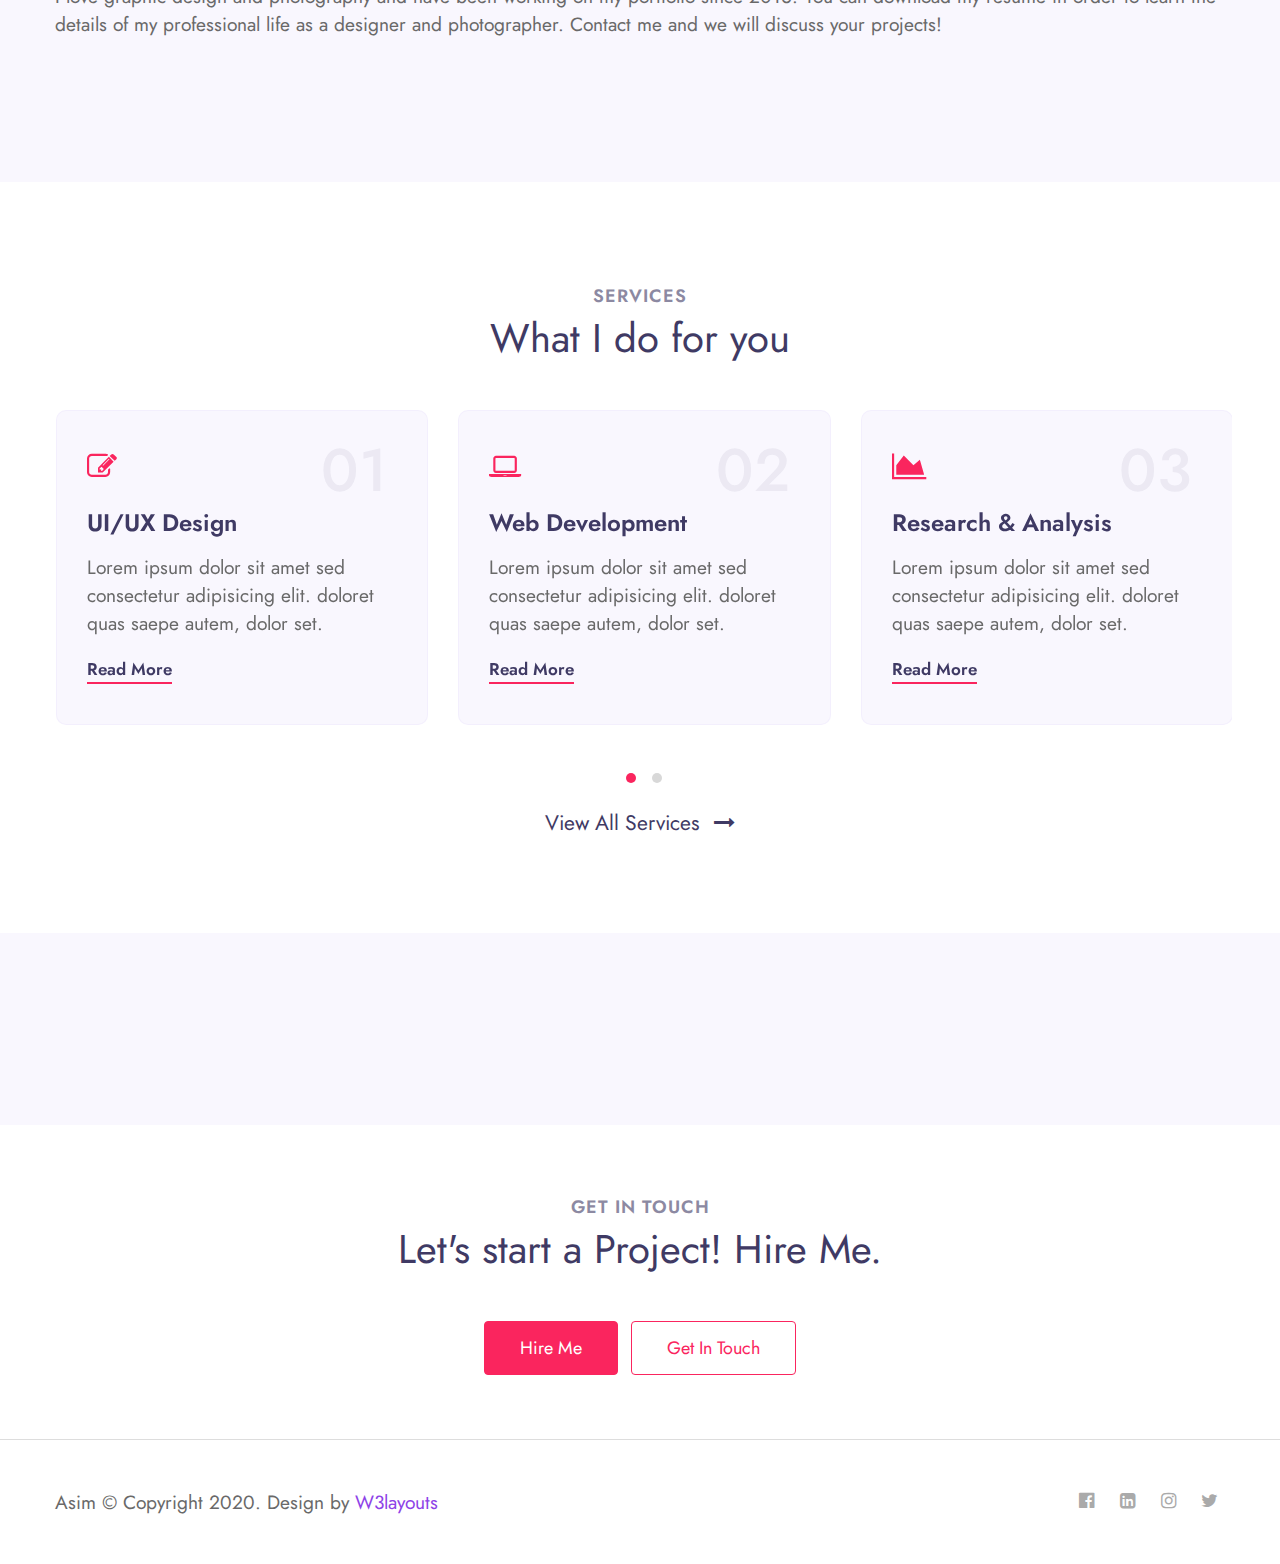
==== commit 0e086e28: "new para deleted" ====
--- a/index.html
+++ b/index.html
@@ -260,8 +260,6 @@
         <div class="container py-lg-5">
             <div class="middle-section text-center">
                 <div class="section-width">
-                    <h3 class="title-big">I can give your business a new creative start right away! Hire me for your
-                        Awesome project</h3>
                    
                 </div>
            
@@ -292,7 +290,7 @@
     <div class="footer-content">
       <div class="row">
         <div class="col-lg-8 footer-left">
-          <p class="m-0">Asim © Copyright 2020. Design by  </p>
+          <p class="m-0">Asim © Copyright 2020. Design by <a href="https://w3layouts.com">W3layouts</a></p>
         </div>
         <div class="col-lg-4 footer-right text-lg-right text-center mt-lg-0 mt-3">
           <ul class="social m-0 p-0">
@@ -544,4 +542,4 @@
 
 </body>
 
-</html>
+</html>